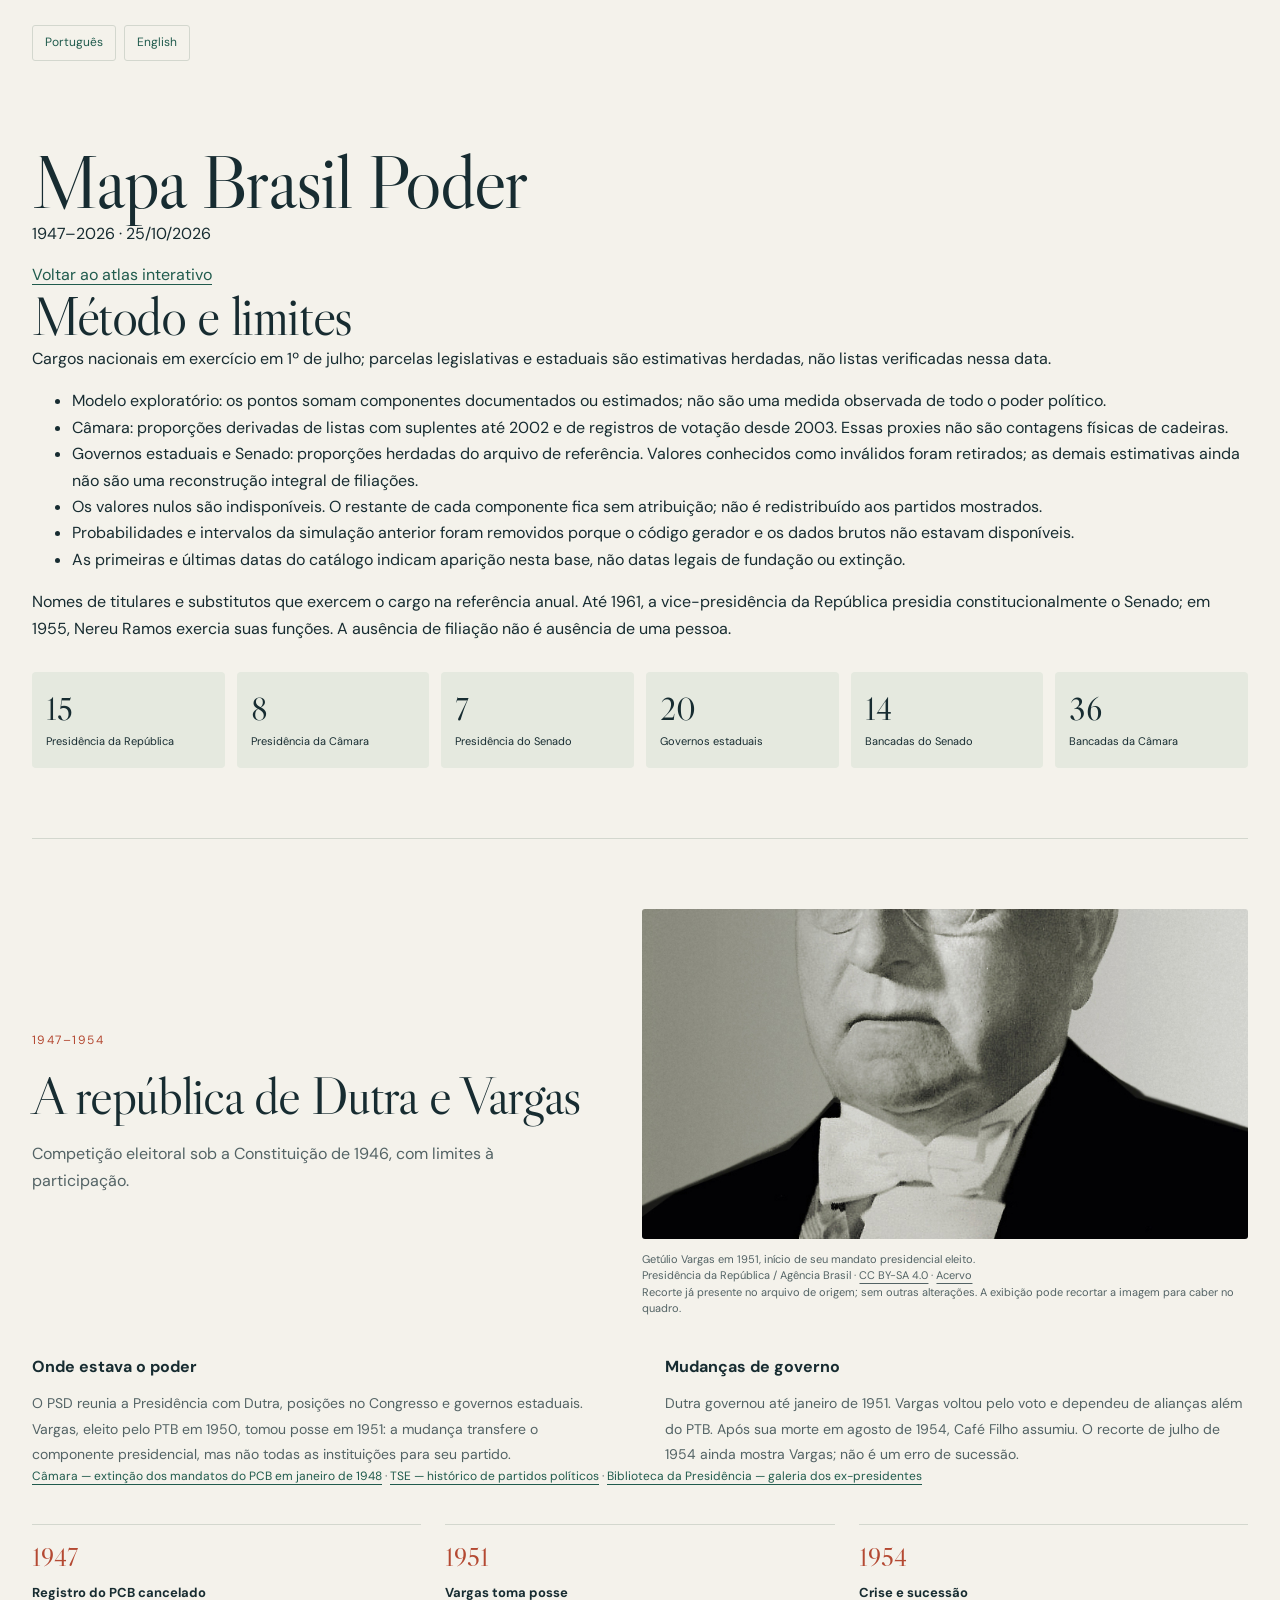
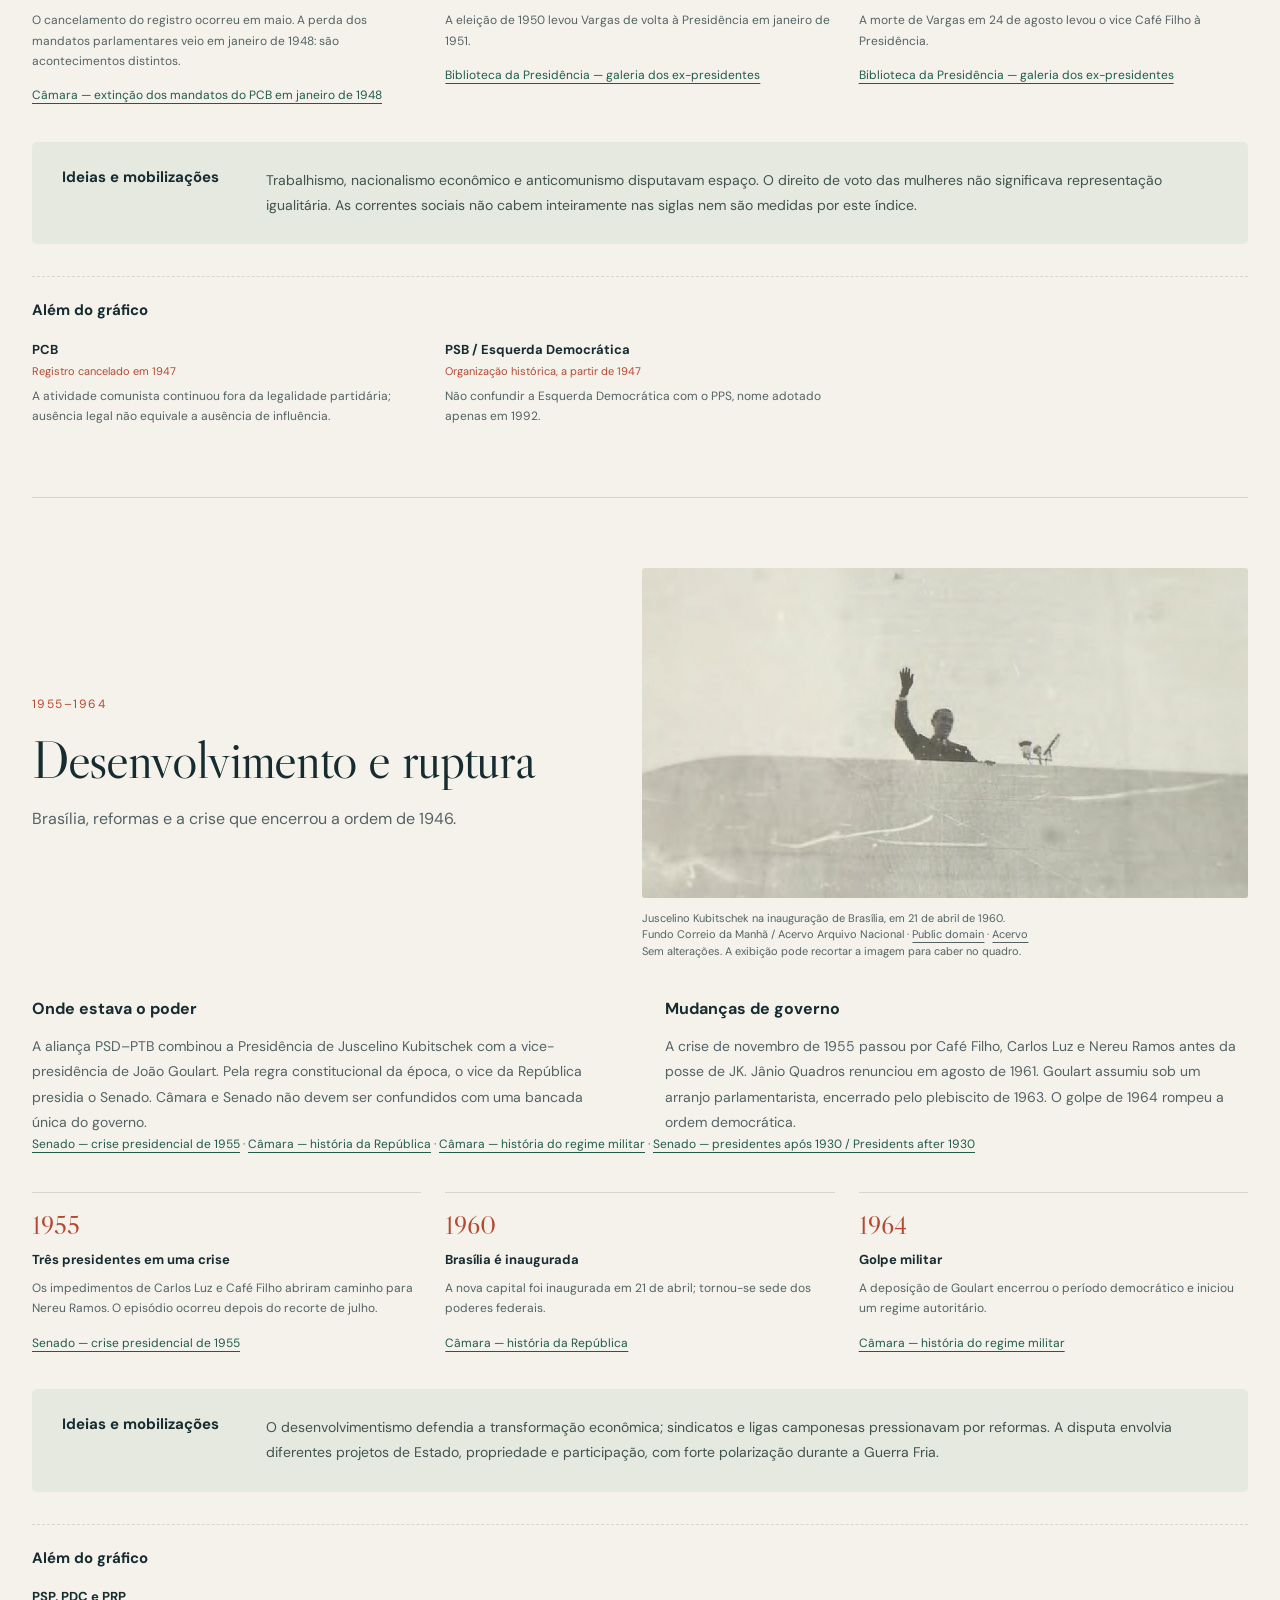
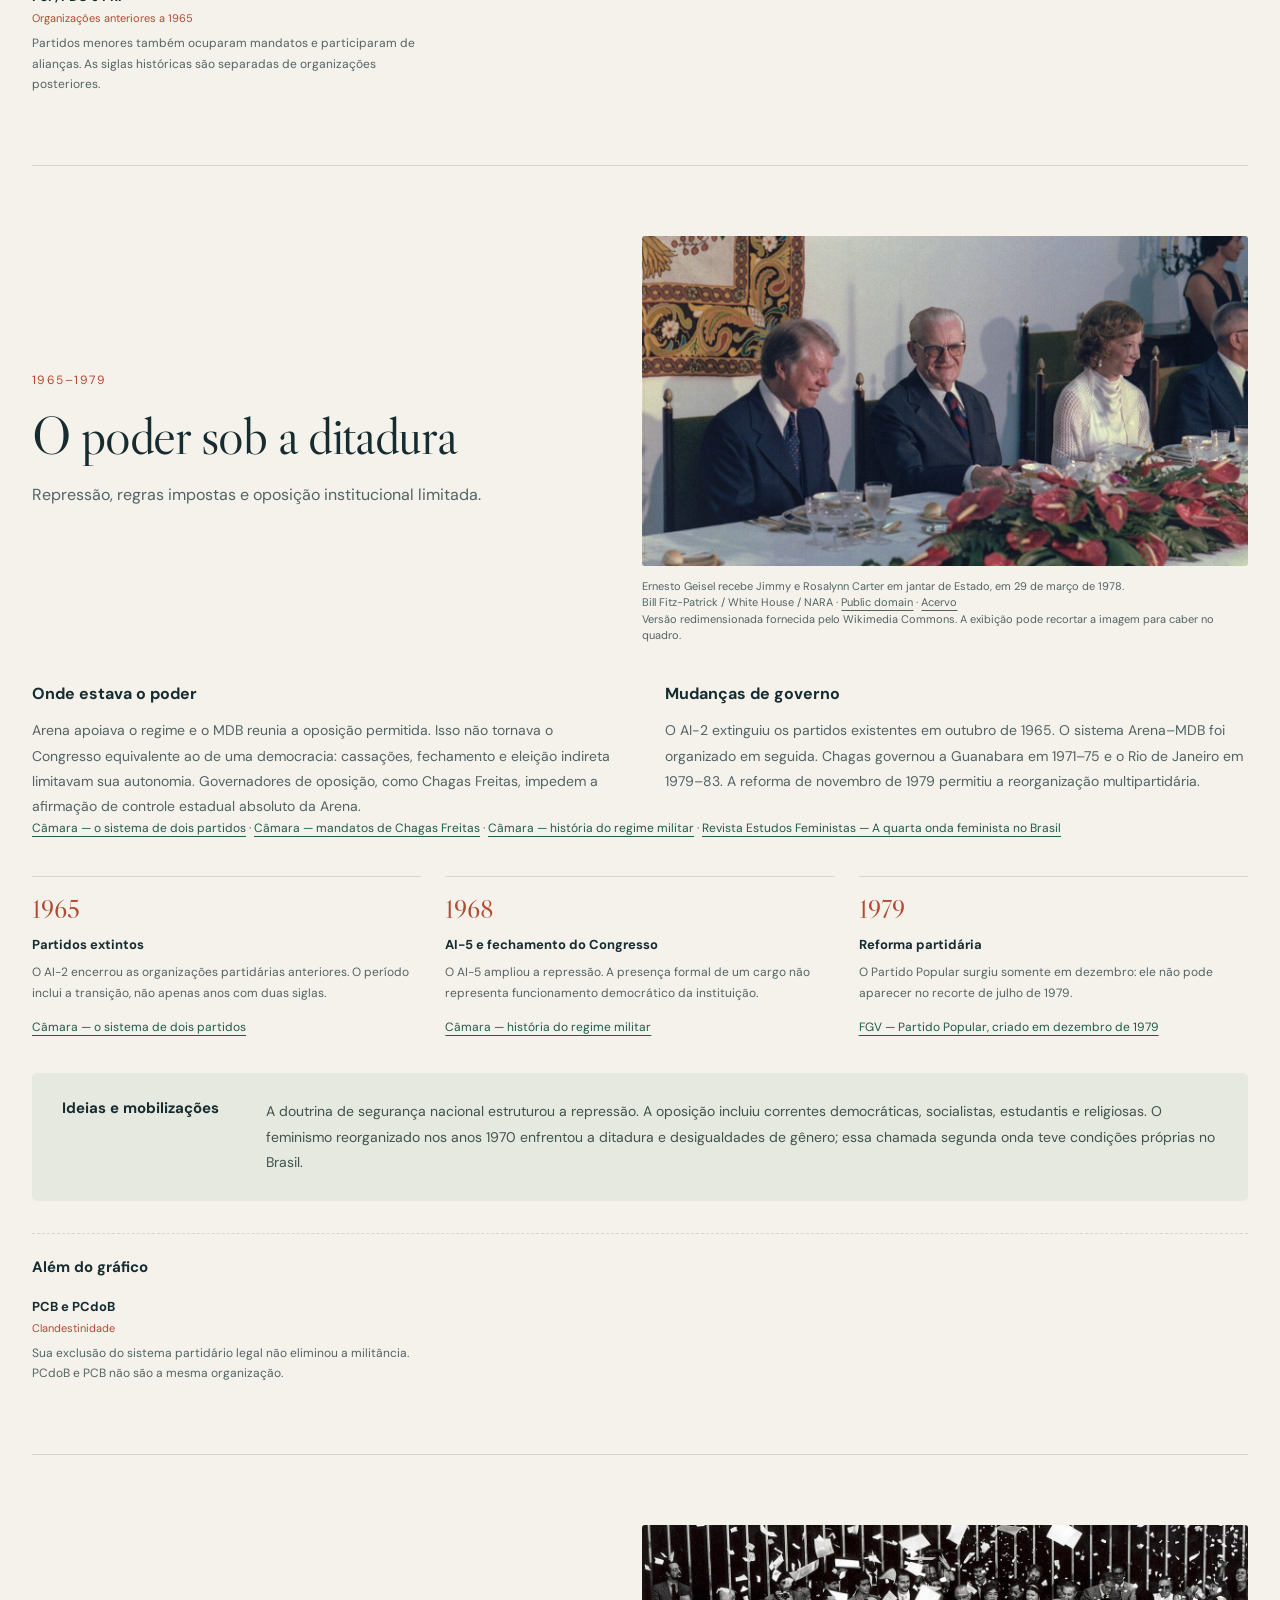
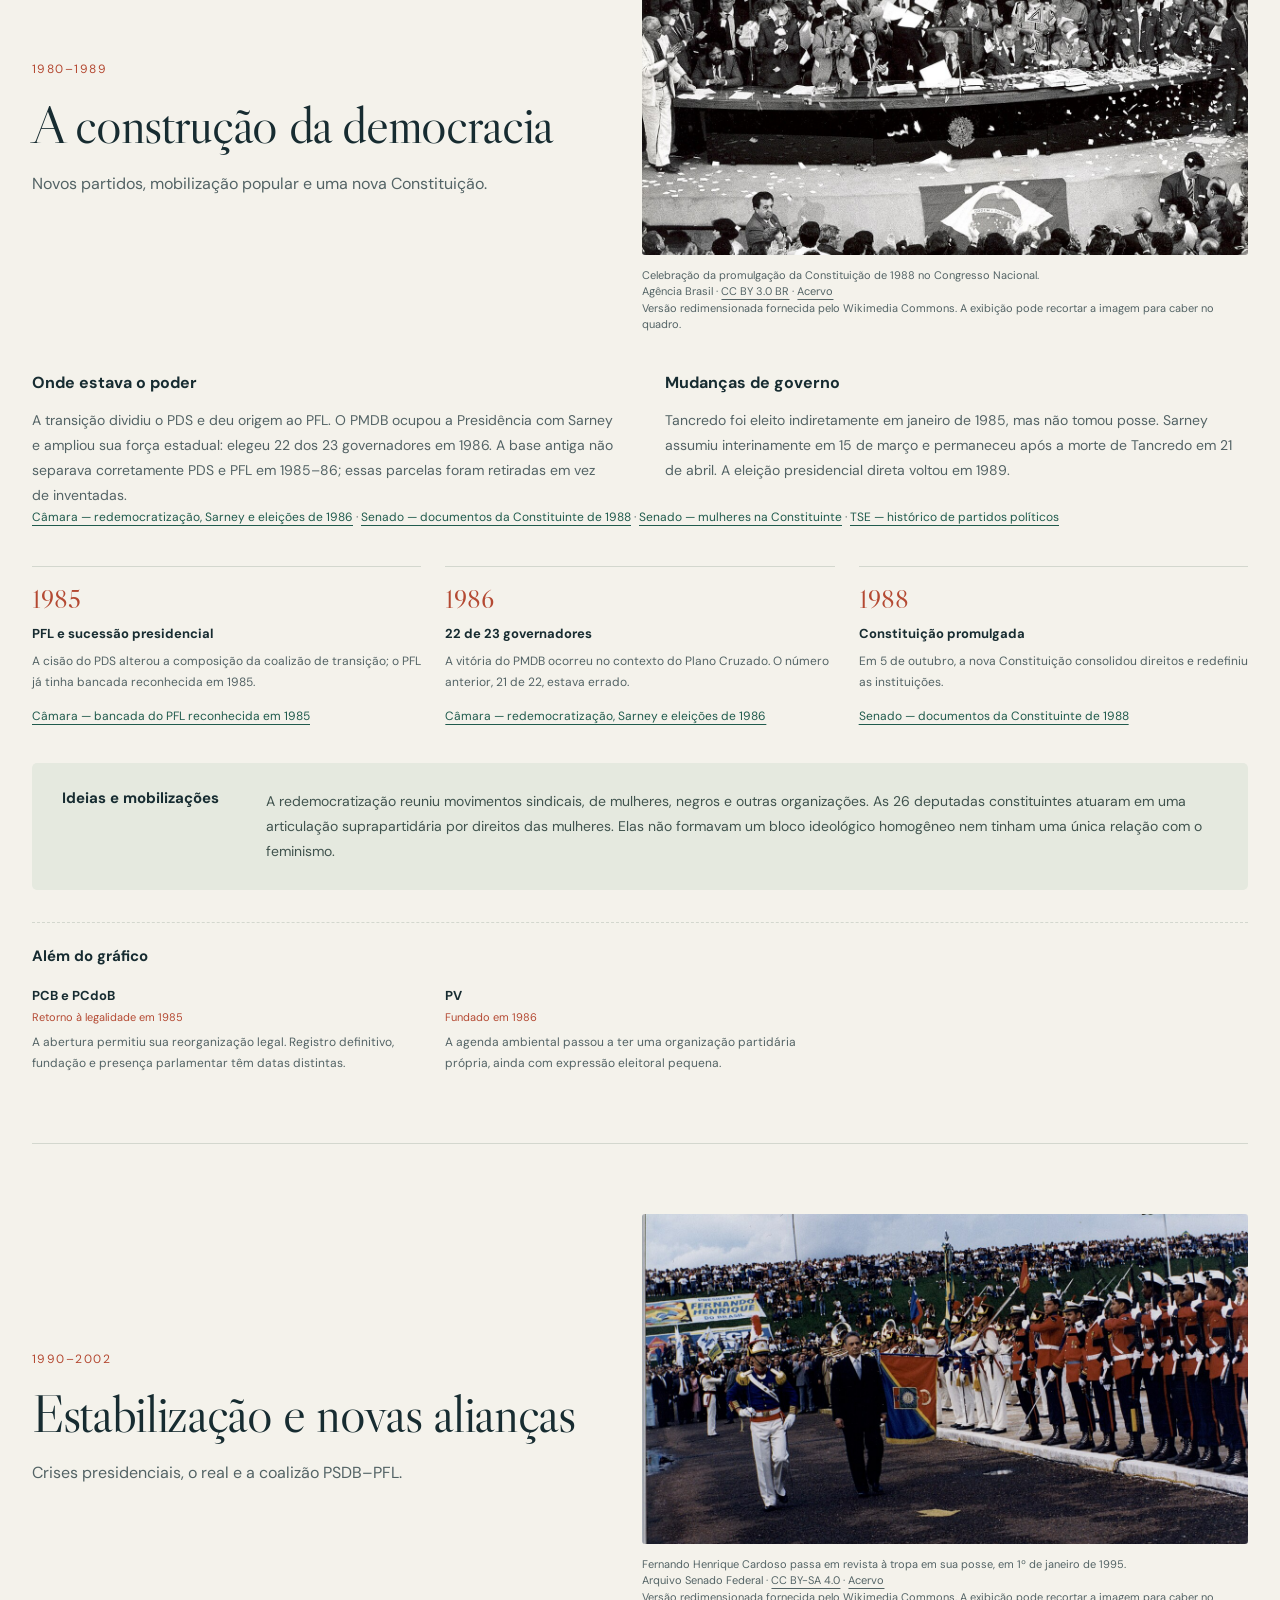
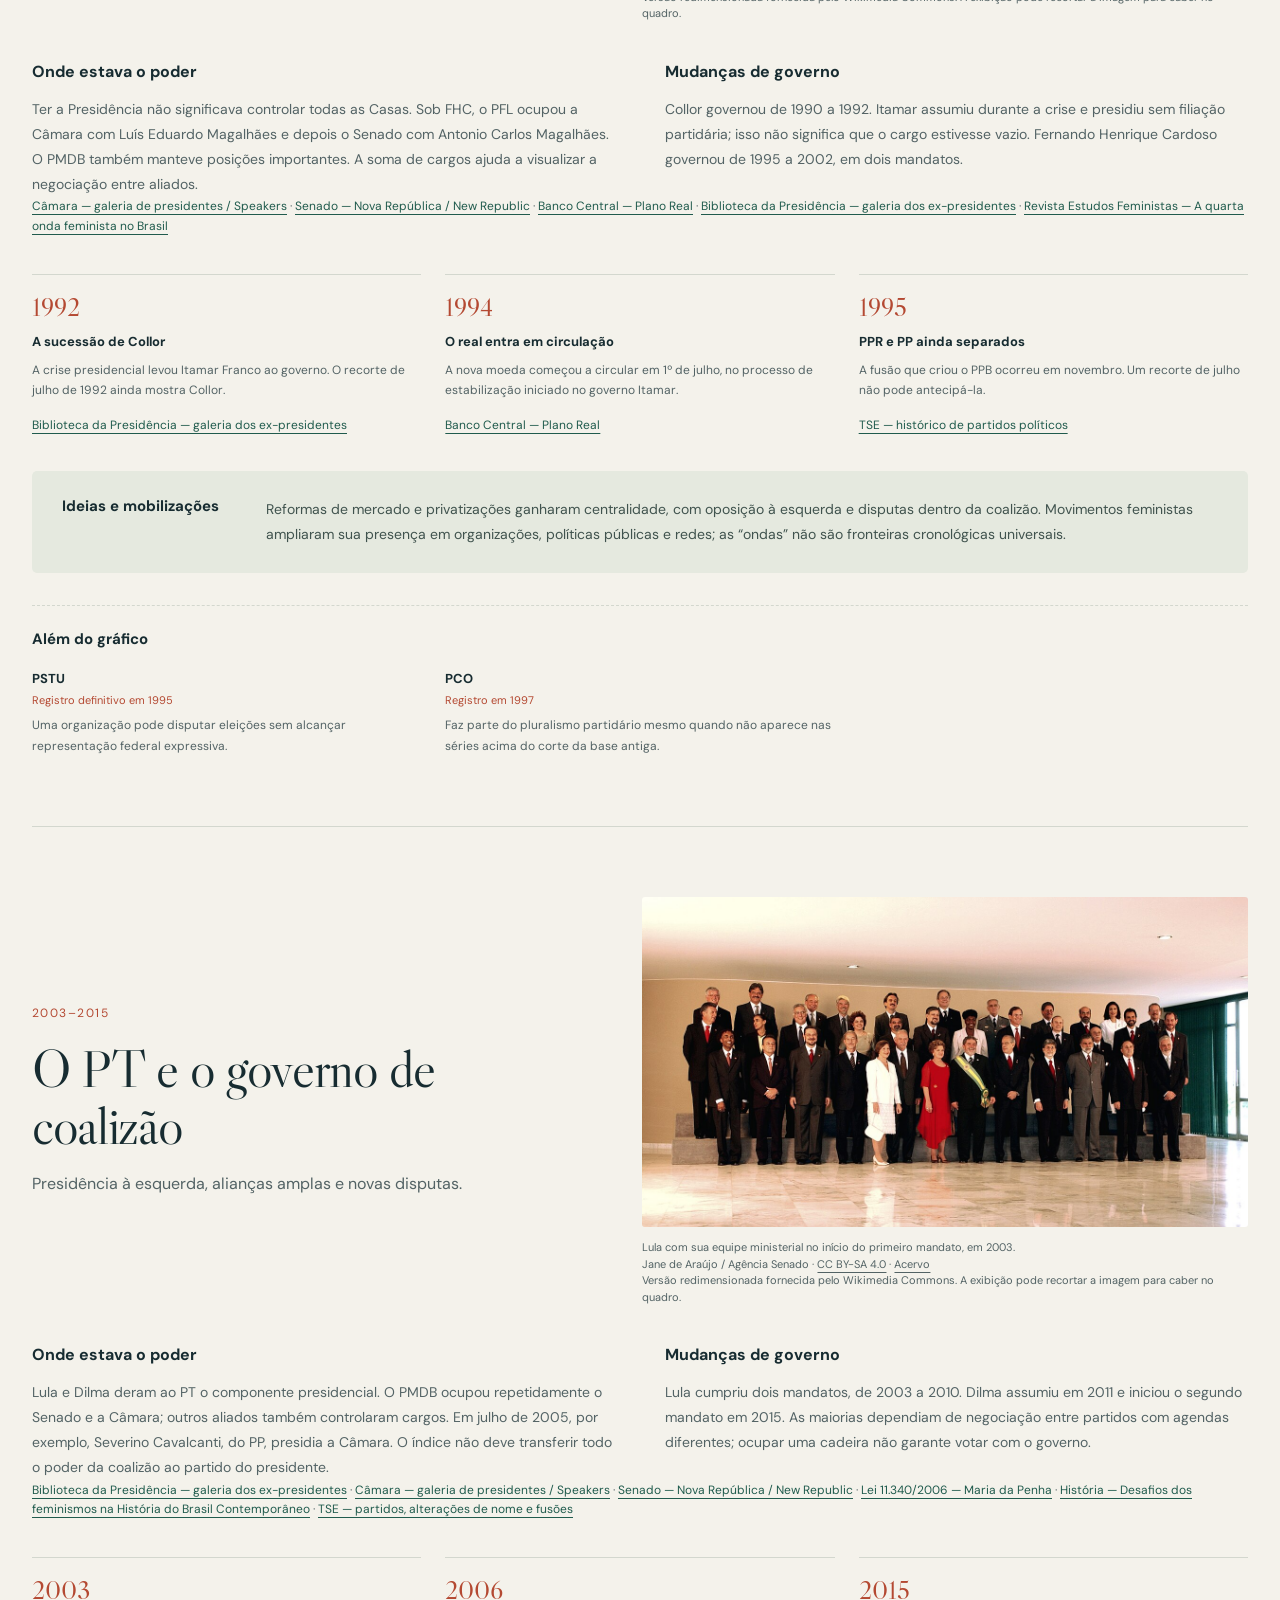
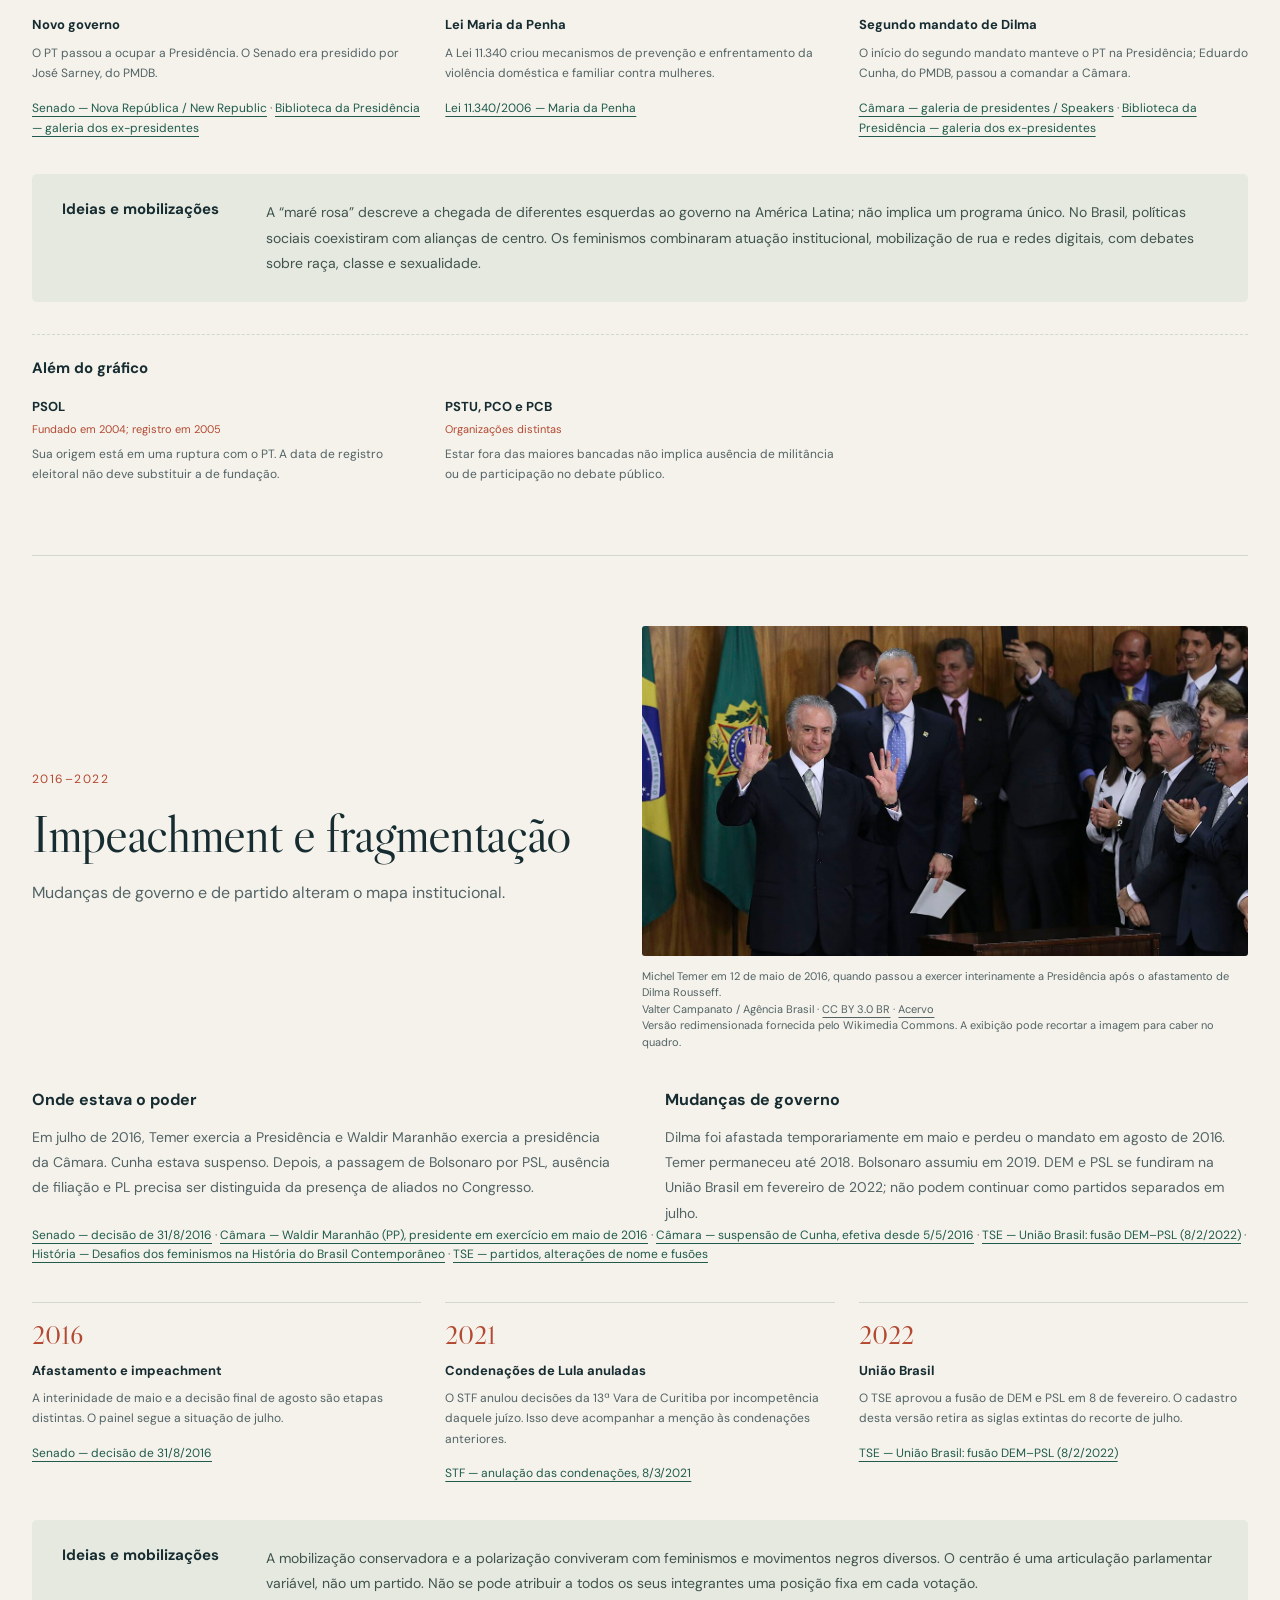
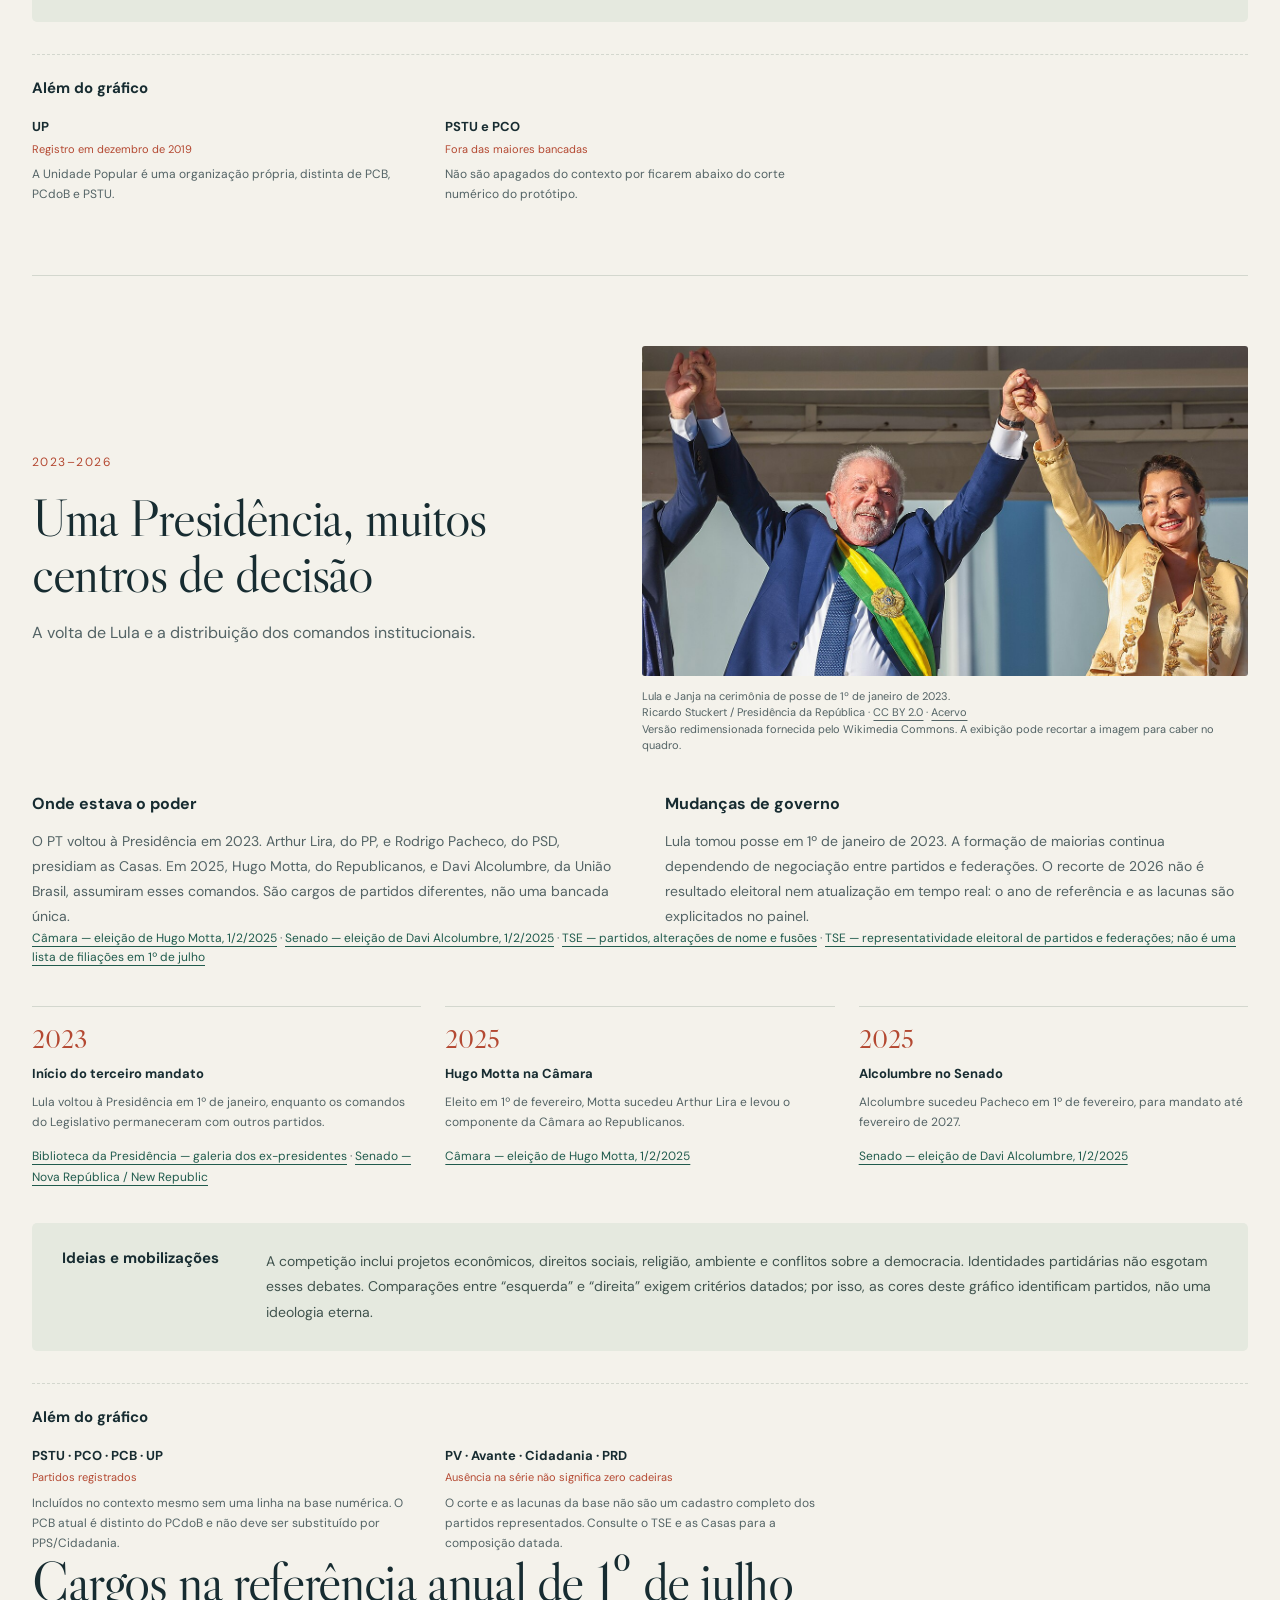
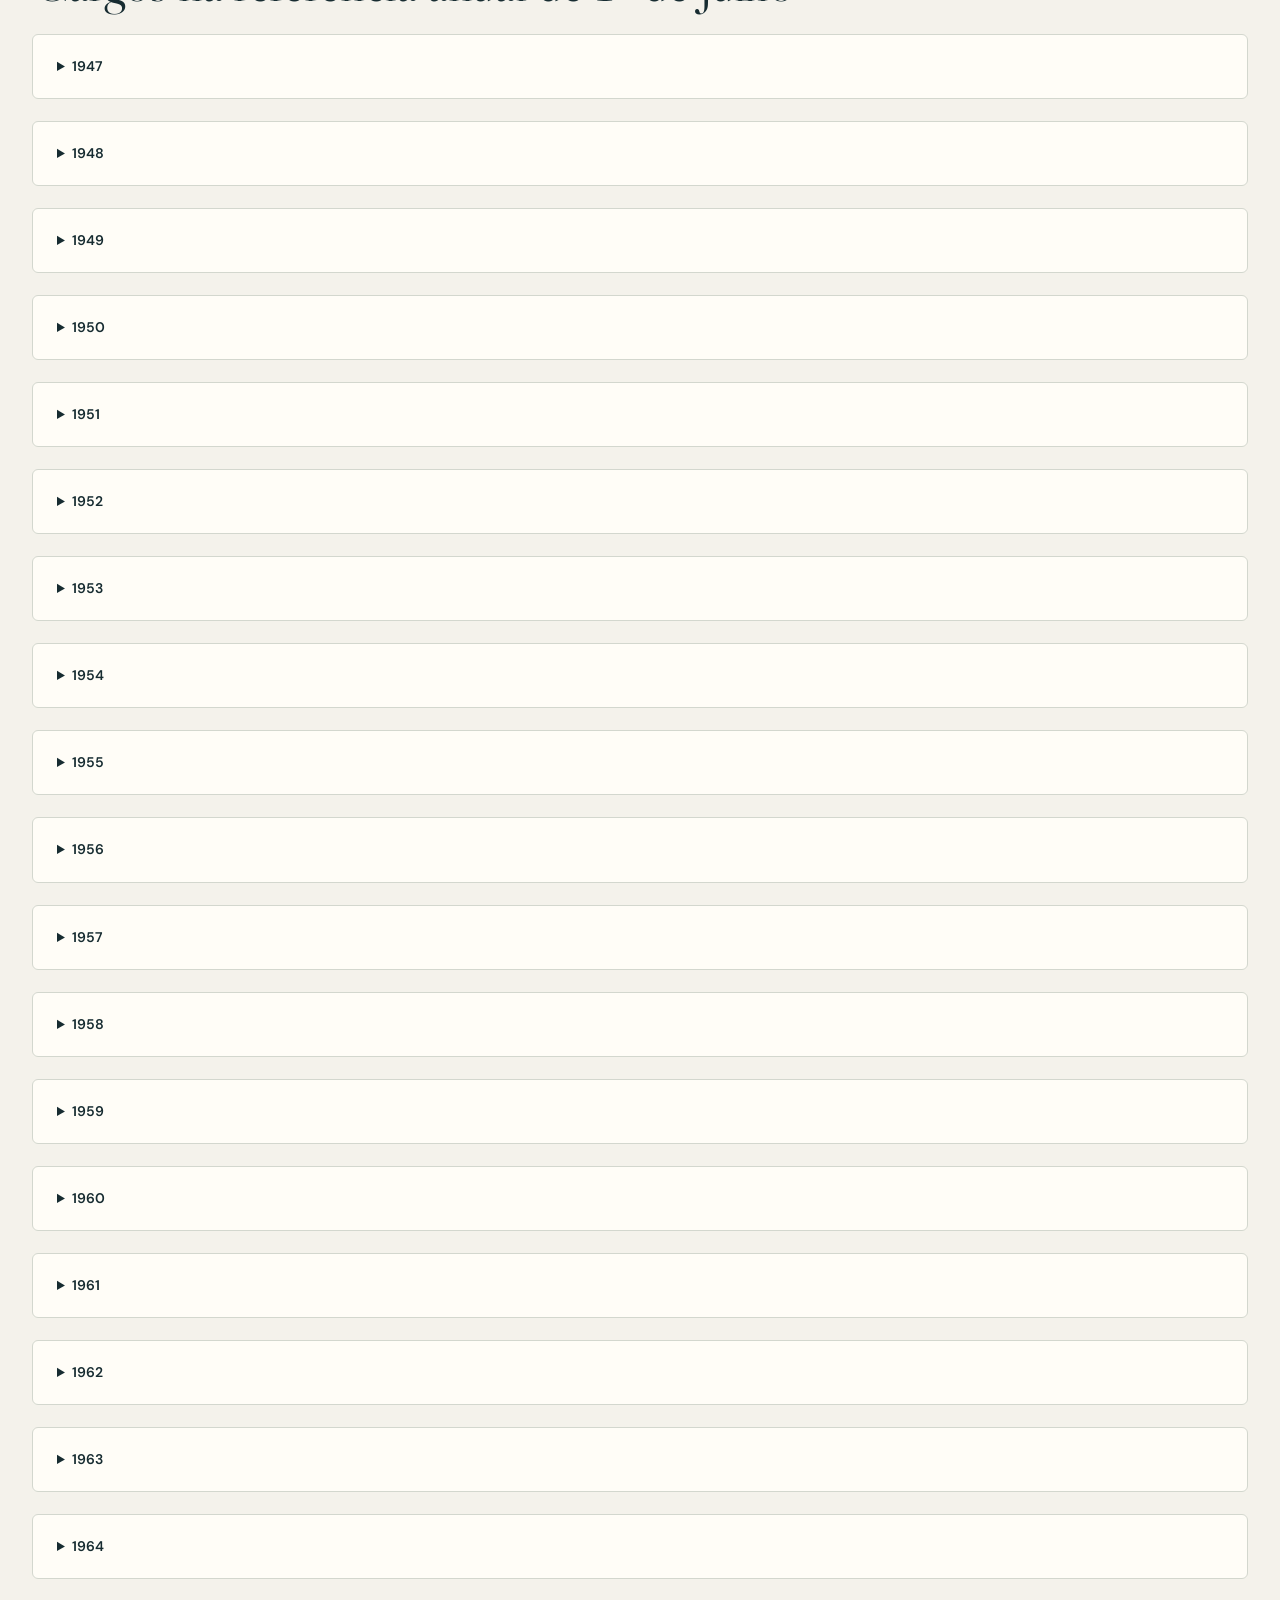
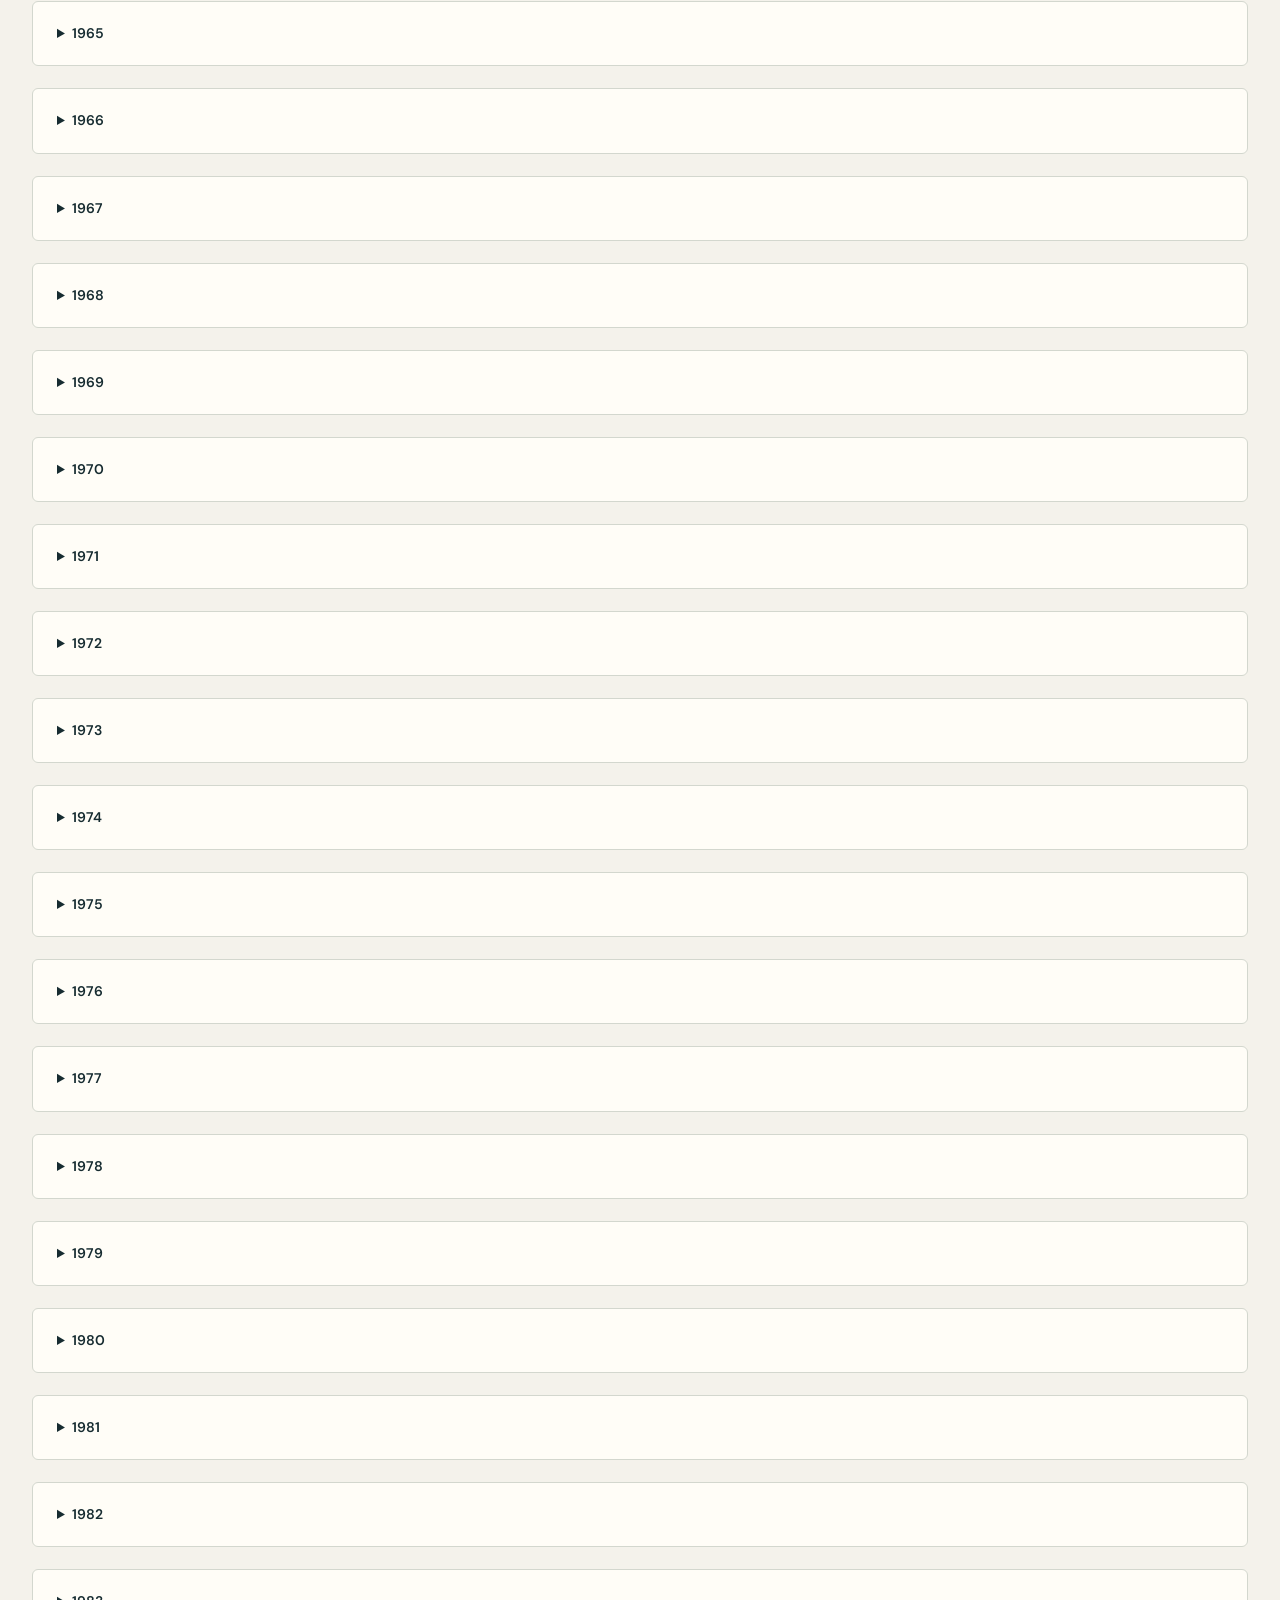
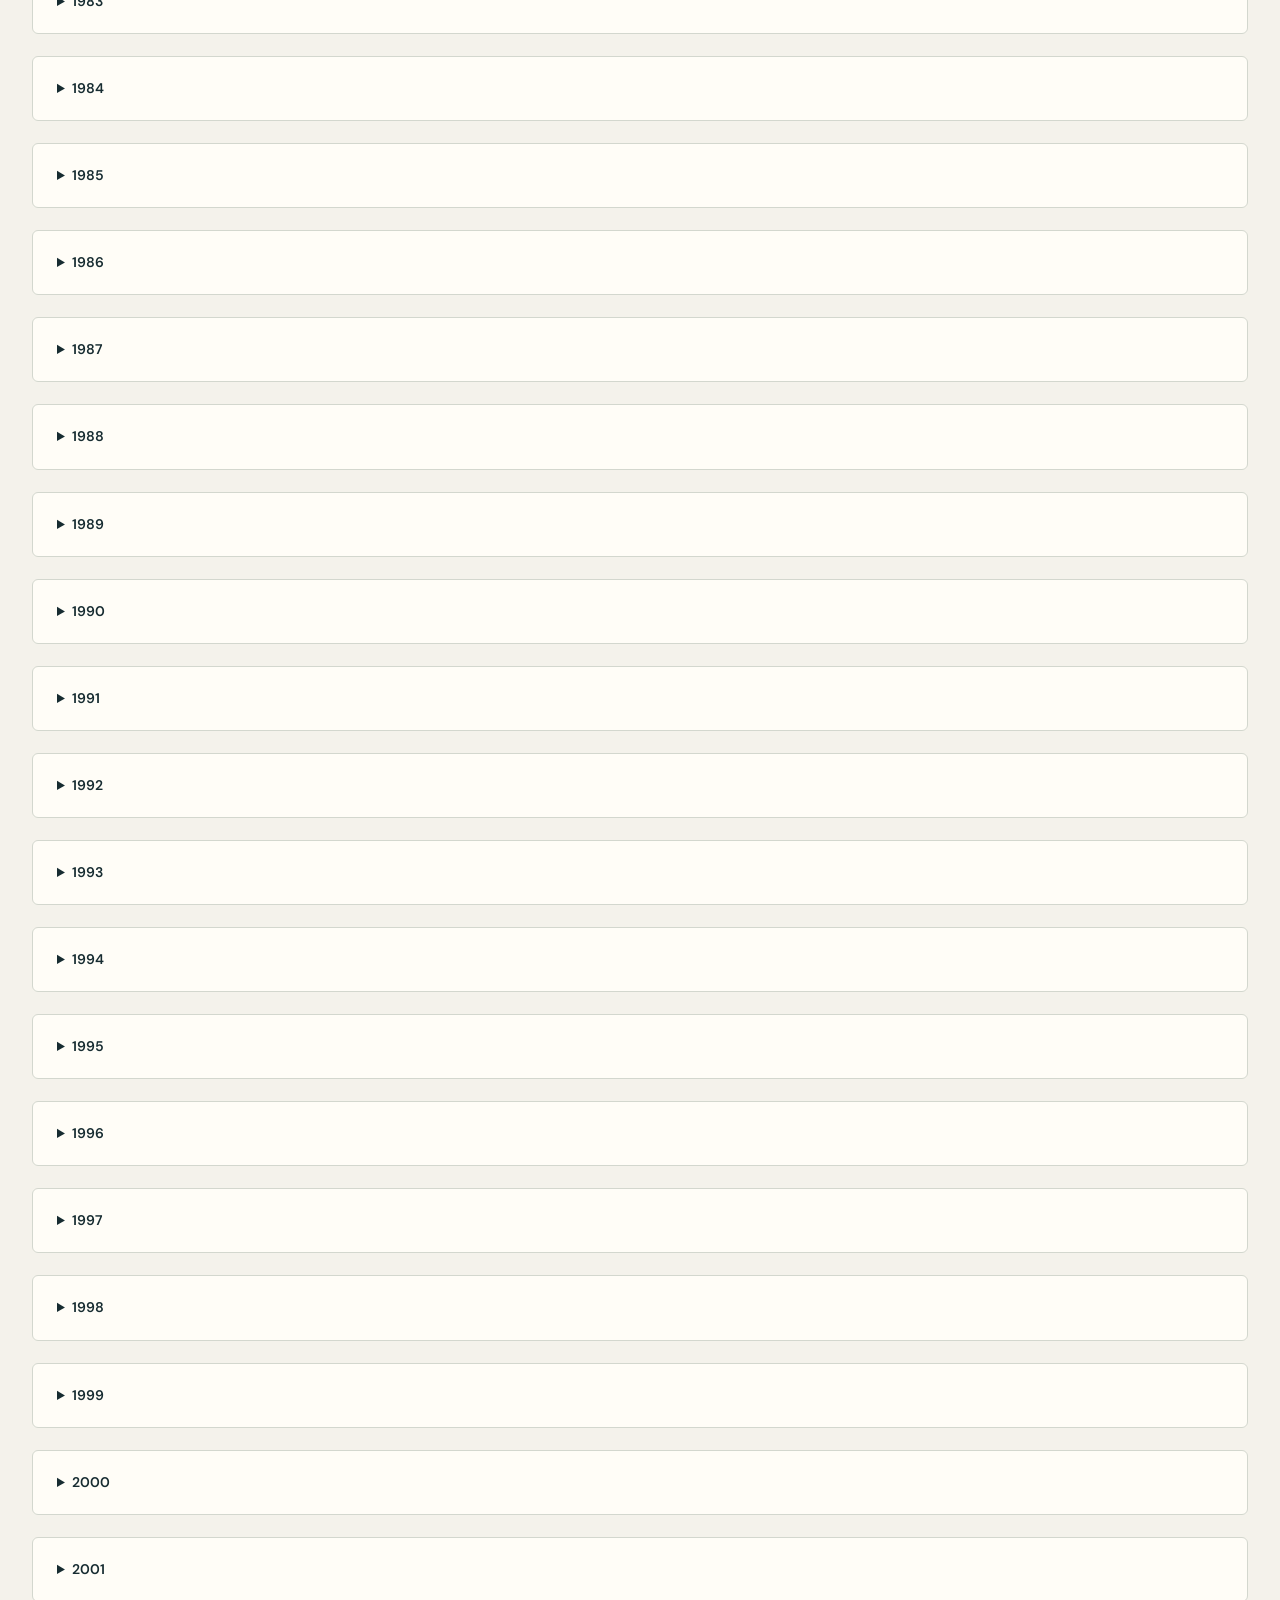
==== docs/history.html @ 88019a1f "Correct historical attributions and publish cited bilingual atlas" ====
<!doctype html><html lang="pt-BR"><head><meta charset="utf-8"><meta name="viewport" content="width=device-width,initial-scale=1"><title>Mapa Brasil Poder — leitura / reading</title><link rel="stylesheet" href="styles.css?v=4"></head><body><main class="wrap"><nav class="period-nav"><a href="#pt">Português</a><a href="#en">English</a></nav><section id="pt" lang="pt-BR" class="major"><h1>Mapa Brasil Poder</h1><p>1947–2026 · 25/10/2026</p><p><a href="index.html#year=2026&lang=pt">Voltar ao atlas interativo</a></p><h2>Método e limites</h2><p>Cargos nacionais em exercício em 1º de julho; parcelas legislativas e estaduais são estimativas herdadas, não listas verificadas nessa data.</p><ul><li>Modelo exploratório: os pontos somam componentes documentados ou estimados; não são uma medida observada de todo o poder político.</li><li>Câmara: proporções derivadas de listas com suplentes até 2002 e de registros de votação desde 2003. Essas proxies não são contagens físicas de cadeiras.</li><li>Governos estaduais e Senado: proporções herdadas do arquivo de referência. Valores conhecidos como inválidos foram retirados; as demais estimativas ainda não são uma reconstrução integral de filiações.</li><li>Os valores nulos são indisponíveis. O restante de cada componente fica sem atribuição; não é redistribuído aos partidos mostrados.</li><li>Probabilidades e intervalos da simulação anterior foram removidos porque o código gerador e os dados brutos não estavam disponíveis.</li><li>As primeiras e últimas datas do catálogo indicam aparição nesta base, não datas legais de fundação ou extinção.</li></ul><p>Nomes de titulares e substitutos que exercem o cargo na referência anual. Até 1961, a vice-presidência da República presidia constitucionalmente o Senado; em 1955, Nereu Ramos exercia suas funções. A ausência de filiação não é ausência de uma pessoa.</p><div class="formula"><div><b>15</b><span>Presidência da República</span></div><div><b>8</b><span>Presidência da Câmara</span></div><div><b>7</b><span>Presidência do Senado</span></div><div><b>20</b><span>Governos estaduais</span></div><div><b>14</b><span>Bancadas do Senado</span></div><div><b>36</b><span>Bancadas da Câmara</span></div></div><article class="period"><div class="period-intro"><div class="period-heading"><span class="period-number">1947–1954</span><h2>A república de Dutra e Vargas</h2><p>Competição eleitoral sob a Constituição de 1946, com limites à participação.</p></div><figure class="period-photo"><img src="images/vargas-1951.jpg" loading="lazy" alt="Retrato em preto e branco de Getúlio Vargas, de óculos e traje formal." width="1000" height="700"><figcaption>Getúlio Vargas em 1951, início de seu mandato presidencial eleito.<br>Presidência da República / Agência Brasil · <a href="https://creativecommons.org/licenses/by-sa/4.0/">CC BY-SA 4.0</a> · <a href="https://commons.wikimedia.org/wiki/File:Get%C3%BAlio_Vargas.jpg">Acervo</a><br>Recorte já presente no arquivo de origem; sem outras alterações. A exibição pode recortar a imagem para caber no quadro.</figcaption></figure></div><div class="period-copy"><div><h3>Onde estava o poder</h3><p>O PSD reunia a Presidência com Dutra, posições no Congresso e governos estaduais. Vargas, eleito pelo PTB em 1950, tomou posse em 1951: a mudança transfere o componente presidencial, mas não todas as instituições para seu partido.</p></div><div><h3>Mudanças de governo</h3><p>Dutra governou até janeiro de 1951. Vargas voltou pelo voto e dependeu de alianças além do PTB. Após sua morte em agosto de 1954, Café Filho assumiu. O recorte de julho de 1954 ainda mostra Vargas; não é um erro de sucessão.</p></div></div><p class="small"><a href="https://www2.camara.leg.br/legin/fed/resmes_sn/1940-1949/resolucaodamesa-3-10-janeiro-1948-344466-publicacaooriginal-1-cd.html">Câmara — extinção dos mandatos do PCB em janeiro de 1948</a> · <a href="https://www.tse.jus.br/servicos-eleitorais/glossario/termos/partido-politico">TSE — histórico de partidos políticos</a> · <a href="https://www.biblioteca.presidencia.gov.br/presidencia/ex-presidentes">Biblioteca da Presidência — galeria dos ex-presidentes</a></p><div class="timeline"><article class="event"><strong>1947</strong><h4>Registro do PCB cancelado</h4><p>O cancelamento do registro ocorreu em maio. A perda dos mandatos parlamentares veio em janeiro de 1948: são acontecimentos distintos.</p><p class="small"><a href="https://www2.camara.leg.br/legin/fed/resmes_sn/1940-1949/resolucaodamesa-3-10-janeiro-1948-344466-publicacaooriginal-1-cd.html">Câmara — extinção dos mandatos do PCB em janeiro de 1948</a></p></article><article class="event"><strong>1951</strong><h4>Vargas toma posse</h4><p>A eleição de 1950 levou Vargas de volta à Presidência em janeiro de 1951.</p><p class="small"><a href="https://www.biblioteca.presidencia.gov.br/presidencia/ex-presidentes">Biblioteca da Presidência — galeria dos ex-presidentes</a></p></article><article class="event"><strong>1954</strong><h4>Crise e sucessão</h4><p>A morte de Vargas em 24 de agosto levou o vice Café Filho à Presidência.</p><p class="small"><a href="https://www.biblioteca.presidencia.gov.br/presidencia/ex-presidentes">Biblioteca da Presidência — galeria dos ex-presidentes</a></p></article></div><div class="ideas"><h3>Ideias e mobilizações</h3><p>Trabalhismo, nacionalismo econômico e anticomunismo disputavam espaço. O direito de voto das mulheres não significava representação igualitária. As correntes sociais não cabem inteiramente nas siglas nem são medidas por este índice.</p></div><aside class="outside"><h3>Além do gráfico</h3><div class="outside-list"><div class="outside-item"><b>PCB</b><span>Registro cancelado em 1947</span><p>A atividade comunista continuou fora da legalidade partidária; ausência legal não equivale a ausência de influência.</p></div><div class="outside-item"><b>PSB / Esquerda Democrática</b><span>Organização histórica, a partir de 1947</span><p>Não confundir a Esquerda Democrática com o PPS, nome adotado apenas em 1992.</p></div></div></aside></article><article class="period"><div class="period-intro"><div class="period-heading"><span class="period-number">1955–1964</span><h2>Desenvolvimento e ruptura</h2><p>Brasília, reformas e a crise que encerrou a ordem de 1946.</p></div><figure class="period-photo"><img src="images/brasilia-1960.jpg" loading="lazy" alt="Juscelino Kubitschek acena de uma tribuna durante a inauguração de Brasília." width="1000" height="700"><figcaption>Juscelino Kubitschek na inauguração de Brasília, em 21 de abril de 1960.<br>Fundo Correio da Manhã / Acervo Arquivo Nacional · <a href="https://commons.wikimedia.org/wiki/File:JK_na_inaugura%C3%A7%C3%A3o_de_Bras%C3%ADlia_-_BR_RJANRIO_PH_0_FOT_00749_0076,_Acervo_do_Arquivo_Nacional.jpg#Licensing">Public domain</a> · <a href="https://commons.wikimedia.org/wiki/File:JK_na_inaugura%C3%A7%C3%A3o_de_Bras%C3%ADlia_-_BR_RJANRIO_PH_0_FOT_00749_0076,_Acervo_do_Arquivo_Nacional.jpg">Acervo</a><br>Sem alterações. A exibição pode recortar a imagem para caber no quadro.</figcaption></figure></div><div class="period-copy"><div><h3>Onde estava o poder</h3><p>A aliança PSD–PTB combinou a Presidência de Juscelino Kubitschek com a vice-presidência de João Goulart. Pela regra constitucional da época, o vice da República presidia o Senado. Câmara e Senado não devem ser confundidos com uma bancada única do governo.</p></div><div><h3>Mudanças de governo</h3><p>A crise de novembro de 1955 passou por Café Filho, Carlos Luz e Nereu Ramos antes da posse de JK. Jânio Quadros renunciou em agosto de 1961. Goulart assumiu sob um arranjo parlamentarista, encerrado pelo plebiscito de 1963. O golpe de 1964 rompeu a ordem democrática.</p></div></div><p class="small"><a href="https://www12.senado.leg.br/noticias/materias/2015/11/06/ha-60-anos-crise-fez-brasil-ter-3-presidentes-numa-unica-semana">Senado — crise presidencial de 1955</a> · <a href="https://www2.camara.leg.br/a-camara/conheca/historia/historia/a4republica.html">Câmara — história da República</a> · <a href="https://www2.camara.leg.br/a-camara/conheca/historia/historia/a5republica.html">Câmara — história do regime militar</a> · <a href="https://www25.senado.leg.br/web/senadores/pos-1930">Senado — presidentes após 1930 / Presidents after 1930</a></p><div class="timeline"><article class="event"><strong>1955</strong><h4>Três presidentes em uma crise</h4><p>Os impedimentos de Carlos Luz e Café Filho abriram caminho para Nereu Ramos. O episódio ocorreu depois do recorte de julho.</p><p class="small"><a href="https://www12.senado.leg.br/noticias/materias/2015/11/06/ha-60-anos-crise-fez-brasil-ter-3-presidentes-numa-unica-semana">Senado — crise presidencial de 1955</a></p></article><article class="event"><strong>1960</strong><h4>Brasília é inaugurada</h4><p>A nova capital foi inaugurada em 21 de abril; tornou-se sede dos poderes federais.</p><p class="small"><a href="https://www2.camara.leg.br/a-camara/conheca/historia/historia/a4republica.html">Câmara — história da República</a></p></article><article class="event"><strong>1964</strong><h4>Golpe militar</h4><p>A deposição de Goulart encerrou o período democrático e iniciou um regime autoritário.</p><p class="small"><a href="https://www2.camara.leg.br/a-camara/conheca/historia/historia/a5republica.html">Câmara — história do regime militar</a></p></article></div><div class="ideas"><h3>Ideias e mobilizações</h3><p>O desenvolvimentismo defendia a transformação econômica; sindicatos e ligas camponesas pressionavam por reformas. A disputa envolvia diferentes projetos de Estado, propriedade e participação, com forte polarização durante a Guerra Fria.</p></div><aside class="outside"><h3>Além do gráfico</h3><div class="outside-list"><div class="outside-item"><b>PSP, PDC e PRP</b><span>Organizações anteriores a 1965</span><p>Partidos menores também ocuparam mandatos e participaram de alianças. As siglas históricas são separadas de organizações posteriores.</p></div></div></aside></article><article class="period"><div class="period-intro"><div class="period-heading"><span class="period-number">1965–1979</span><h2>O poder sob a ditadura</h2><p>Repressão, regras impostas e oposição institucional limitada.</p></div><figure class="period-photo"><img src="images/geisel-carter-1978.jpg" loading="lazy" alt="Jimmy Carter, Ernesto Geisel e Rosalynn Carter sentados à mesa de um jantar oficial." width="1000" height="700"><figcaption>Ernesto Geisel recebe Jimmy e Rosalynn Carter em jantar de Estado, em 29 de março de 1978.<br>Bill Fitz-Patrick / White House / NARA · <a href="https://commons.wikimedia.org/wiki/File:Carter_e_Geisel.jpg#Licensing">Public domain</a> · <a href="https://commons.wikimedia.org/wiki/File:Carter_e_Geisel.jpg">Acervo</a><br>Versão redimensionada fornecida pelo Wikimedia Commons. A exibição pode recortar a imagem para caber no quadro.</figcaption></figure></div><div class="period-copy"><div><h3>Onde estava o poder</h3><p>Arena apoiava o regime e o MDB reunia a oposição permitida. Isso não tornava o Congresso equivalente ao de uma democracia: cassações, fechamento e eleição indireta limitavam sua autonomia. Governadores de oposição, como Chagas Freitas, impedem a afirmação de controle estadual absoluto da Arena.</p></div><div><h3>Mudanças de governo</h3><p>O AI-2 extinguiu os partidos existentes em outubro de 1965. O sistema Arena–MDB foi organizado em seguida. Chagas governou a Guanabara em 1971–75 e o Rio de Janeiro em 1979–83. A reforma de novembro de 1979 permitiu a reorganização multipartidária.</p></div></div><p class="small"><a href="https://www.camara.leg.br/noticias/90158-apenas-dois-partidos-no-regime-militar-2">Câmara — o sistema de dois partidos</a> · <a href="https://www.camara.leg.br/deputados/131180/biografia">Câmara — mandatos de Chagas Freitas</a> · <a href="https://www2.camara.leg.br/a-camara/conheca/historia/historia/a5republica.html">Câmara — história do regime militar</a> · <a href="https://www.scielo.br/j/ref/a/3D7wfT8QmwRfJMv38PrG4tN/?lang=pt">Revista Estudos Feministas — A quarta onda feminista no Brasil</a></p><div class="timeline"><article class="event"><strong>1965</strong><h4>Partidos extintos</h4><p>O AI-2 encerrou as organizações partidárias anteriores. O período inclui a transição, não apenas anos com duas siglas.</p><p class="small"><a href="https://www.camara.leg.br/noticias/90158-apenas-dois-partidos-no-regime-militar-2">Câmara — o sistema de dois partidos</a></p></article><article class="event"><strong>1968</strong><h4>AI-5 e fechamento do Congresso</h4><p>O AI-5 ampliou a repressão. A presença formal de um cargo não representa funcionamento democrático da instituição.</p><p class="small"><a href="https://www2.camara.leg.br/a-camara/conheca/historia/historia/a5republica.html">Câmara — história do regime militar</a></p></article><article class="event"><strong>1979</strong><h4>Reforma partidária</h4><p>O Partido Popular surgiu somente em dezembro: ele não pode aparecer no recorte de julho de 1979.</p><p class="small"><a href="https://atlas.fgv.br/verbete/6179">FGV — Partido Popular, criado em dezembro de 1979</a></p></article></div><div class="ideas"><h3>Ideias e mobilizações</h3><p>A doutrina de segurança nacional estruturou a repressão. A oposição incluiu correntes democráticas, socialistas, estudantis e religiosas. O feminismo reorganizado nos anos 1970 enfrentou a ditadura e desigualdades de gênero; essa chamada segunda onda teve condições próprias no Brasil.</p></div><aside class="outside"><h3>Além do gráfico</h3><div class="outside-list"><div class="outside-item"><b>PCB e PCdoB</b><span>Clandestinidade</span><p>Sua exclusão do sistema partidário legal não eliminou a militância. PCdoB e PCB não são a mesma organização.</p></div></div></aside></article><article class="period"><div class="period-intro"><div class="period-heading"><span class="period-number">1980–1989</span><h2>A construção da democracia</h2><p>Novos partidos, mobilização popular e uma nova Constituição.</p></div><figure class="period-photo"><img src="images/constitution-1988.jpg" loading="lazy" alt="Parlamentares comemoram a promulgação da Constituição de 1988 no plenário da Câmara, sob uma chuva de papéis." width="1000" height="700"><figcaption>Celebração da promulgação da Constituição de 1988 no Congresso Nacional.<br>Agência Brasil · <a href="https://creativecommons.org/licenses/by/3.0/br/">CC BY 3.0 BR</a> · <a href="https://commons.wikimedia.org/wiki/File:Promulga%C3%A7%C3%A3o-Constitui%C3%A7%C3%A3o-1988.jpg">Acervo</a><br>Versão redimensionada fornecida pelo Wikimedia Commons. A exibição pode recortar a imagem para caber no quadro.</figcaption></figure></div><div class="period-copy"><div><h3>Onde estava o poder</h3><p>A transição dividiu o PDS e deu origem ao PFL. O PMDB ocupou a Presidência com Sarney e ampliou sua força estadual: elegeu 22 dos 23 governadores em 1986. A base antiga não separava corretamente PDS e PFL em 1985–86; essas parcelas foram retiradas em vez de inventadas.</p></div><div><h3>Mudanças de governo</h3><p>Tancredo foi eleito indiretamente em janeiro de 1985, mas não tomou posse. Sarney assumiu interinamente em 15 de março e permaneceu após a morte de Tancredo em 21 de abril. A eleição presidencial direta voltou em 1989.</p></div></div><p class="small"><a href="https://www.camara.leg.br/noticias/1140361-40-anos-da-redemocratizacao-crise-economica-e-nova-constituicao-marcam-anos-do-governo-sarney/">Câmara — redemocratização, Sarney e eleições de 1986</a> · <a href="https://www25.senado.leg.br/web/atividade/anais/constituintes">Senado — documentos da Constituinte de 1988</a> · <a href="https://www12.senado.leg.br/noticias/materias/2018/03/06/lobby-do-batom-marco-historico-no-combate-a-discriminacoes">Senado — mulheres na Constituinte</a> · <a href="https://www.tse.jus.br/servicos-eleitorais/glossario/termos/partido-politico">TSE — histórico de partidos políticos</a></p><div class="timeline"><article class="event"><strong>1985</strong><h4>PFL e sucessão presidencial</h4><p>A cisão do PDS alterou a composição da coalizão de transição; o PFL já tinha bancada reconhecida em 1985.</p><p class="small"><a href="https://www2.camara.leg.br/legin/int/atomes/1980-1987/atodamesa-56-2-abril-1985-321744-norma-cd-mesa.html">Câmara — bancada do PFL reconhecida em 1985</a></p></article><article class="event"><strong>1986</strong><h4>22 de 23 governadores</h4><p>A vitória do PMDB ocorreu no contexto do Plano Cruzado. O número anterior, 21 de 22, estava errado.</p><p class="small"><a href="https://www.camara.leg.br/noticias/1140361-40-anos-da-redemocratizacao-crise-economica-e-nova-constituicao-marcam-anos-do-governo-sarney/">Câmara — redemocratização, Sarney e eleições de 1986</a></p></article><article class="event"><strong>1988</strong><h4>Constituição promulgada</h4><p>Em 5 de outubro, a nova Constituição consolidou direitos e redefiniu as instituições.</p><p class="small"><a href="https://www25.senado.leg.br/web/atividade/anais/constituintes">Senado — documentos da Constituinte de 1988</a></p></article></div><div class="ideas"><h3>Ideias e mobilizações</h3><p>A redemocratização reuniu movimentos sindicais, de mulheres, negros e outras organizações. As 26 deputadas constituintes atuaram em uma articulação suprapartidária por direitos das mulheres. Elas não formavam um bloco ideológico homogêneo nem tinham uma única relação com o feminismo.</p></div><aside class="outside"><h3>Além do gráfico</h3><div class="outside-list"><div class="outside-item"><b>PCB e PCdoB</b><span>Retorno à legalidade em 1985</span><p>A abertura permitiu sua reorganização legal. Registro definitivo, fundação e presença parlamentar têm datas distintas.</p></div><div class="outside-item"><b>PV</b><span>Fundado em 1986</span><p>A agenda ambiental passou a ter uma organização partidária própria, ainda com expressão eleitoral pequena.</p></div></div></aside></article><article class="period"><div class="period-intro"><div class="period-heading"><span class="period-number">1990–2002</span><h2>Estabilização e novas alianças</h2><p>Crises presidenciais, o real e a coalizão PSDB–PFL.</p></div><figure class="period-photo"><img src="images/fhc-1995.jpg" loading="lazy" alt="Fernando Henrique Cardoso passa diante de tropas em formação durante sua posse presidencial." width="1000" height="700"><figcaption>Fernando Henrique Cardoso passa em revista à tropa em sua posse, em 1º de janeiro de 1995.<br>Arquivo Senado Federal · <a href="https://creativecommons.org/licenses/by-sa/4.0/">CC BY-SA 4.0</a> · <a href="https://commons.wikimedia.org/wiki/File:Posse_Presidencial_1995_-_Fernando_Henrique_Cardoso_(3).jpg">Acervo</a><br>Versão redimensionada fornecida pelo Wikimedia Commons. A exibição pode recortar a imagem para caber no quadro.</figcaption></figure></div><div class="period-copy"><div><h3>Onde estava o poder</h3><p>Ter a Presidência não significava controlar todas as Casas. Sob FHC, o PFL ocupou a Câmara com Luís Eduardo Magalhães e depois o Senado com Antonio Carlos Magalhães. O PMDB também manteve posições importantes. A soma de cargos ajuda a visualizar a negociação entre aliados.</p></div><div><h3>Mudanças de governo</h3><p>Collor governou de 1990 a 1992. Itamar assumiu durante a crise e presidiu sem filiação partidária; isso não significa que o cargo estivesse vazio. Fernando Henrique Cardoso governou de 1995 a 2002, em dois mandatos.</p></div></div><p class="small"><a href="https://www2.camara.leg.br/a-camara/conheca/historia/presidentes">Câmara — galeria de presidentes / Speakers</a> · <a href="https://www25.senado.leg.br/web/senadores/nova-republica">Senado — Nova República / New Republic</a> · <a href="https://www.bcb.gov.br/controleinflacao/planoreal">Banco Central — Plano Real</a> · <a href="https://www.biblioteca.presidencia.gov.br/presidencia/ex-presidentes">Biblioteca da Presidência — galeria dos ex-presidentes</a> · <a href="https://www.scielo.br/j/ref/a/3D7wfT8QmwRfJMv38PrG4tN/?lang=pt">Revista Estudos Feministas — A quarta onda feminista no Brasil</a></p><div class="timeline"><article class="event"><strong>1992</strong><h4>A sucessão de Collor</h4><p>A crise presidencial levou Itamar Franco ao governo. O recorte de julho de 1992 ainda mostra Collor.</p><p class="small"><a href="https://www.biblioteca.presidencia.gov.br/presidencia/ex-presidentes">Biblioteca da Presidência — galeria dos ex-presidentes</a></p></article><article class="event"><strong>1994</strong><h4>O real entra em circulação</h4><p>A nova moeda começou a circular em 1º de julho, no processo de estabilização iniciado no governo Itamar.</p><p class="small"><a href="https://www.bcb.gov.br/controleinflacao/planoreal">Banco Central — Plano Real</a></p></article><article class="event"><strong>1995</strong><h4>PPR e PP ainda separados</h4><p>A fusão que criou o PPB ocorreu em novembro. Um recorte de julho não pode antecipá-la.</p><p class="small"><a href="https://www.tse.jus.br/servicos-eleitorais/glossario/termos/partido-politico">TSE — histórico de partidos políticos</a></p></article></div><div class="ideas"><h3>Ideias e mobilizações</h3><p>Reformas de mercado e privatizações ganharam centralidade, com oposição à esquerda e disputas dentro da coalizão. Movimentos feministas ampliaram sua presença em organizações, políticas públicas e redes; as “ondas” não são fronteiras cronológicas universais.</p></div><aside class="outside"><h3>Além do gráfico</h3><div class="outside-list"><div class="outside-item"><b>PSTU</b><span>Registro definitivo em 1995</span><p>Uma organização pode disputar eleições sem alcançar representação federal expressiva.</p></div><div class="outside-item"><b>PCO</b><span>Registro em 1997</span><p>Faz parte do pluralismo partidário mesmo quando não aparece nas séries acima do corte da base antiga.</p></div></div></aside></article><article class="period"><div class="period-intro"><div class="period-heading"><span class="period-number">2003–2015</span><h2>O PT e o governo de coalizão</h2><p>Presidência à esquerda, alianças amplas e novas disputas.</p></div><figure class="period-photo"><img src="images/lula-cabinet-2003.jpg" loading="lazy" alt="Lula e Marisa Letícia posam com a equipe ministerial no Palácio do Planalto." width="1000" height="700"><figcaption>Lula com sua equipe ministerial no início do primeiro mandato, em 2003.<br>Jane de Araújo / Agência Senado · <a href="https://creativecommons.org/licenses/by-sa/4.0/">CC BY-SA 4.0</a> · <a href="https://commons.wikimedia.org/wiki/File:Posse_Presidencial_2003_-_Luiz_In%C3%A1cio_Lula_da_Silva_-_55489865303.jpg">Acervo</a><br>Versão redimensionada fornecida pelo Wikimedia Commons. A exibição pode recortar a imagem para caber no quadro.</figcaption></figure></div><div class="period-copy"><div><h3>Onde estava o poder</h3><p>Lula e Dilma deram ao PT o componente presidencial. O PMDB ocupou repetidamente o Senado e a Câmara; outros aliados também controlaram cargos. Em julho de 2005, por exemplo, Severino Cavalcanti, do PP, presidia a Câmara. O índice não deve transferir todo o poder da coalizão ao partido do presidente.</p></div><div><h3>Mudanças de governo</h3><p>Lula cumpriu dois mandatos, de 2003 a 2010. Dilma assumiu em 2011 e iniciou o segundo mandato em 2015. As maiorias dependiam de negociação entre partidos com agendas diferentes; ocupar uma cadeira não garante votar com o governo.</p></div></div><p class="small"><a href="https://www.biblioteca.presidencia.gov.br/presidencia/ex-presidentes">Biblioteca da Presidência — galeria dos ex-presidentes</a> · <a href="https://www2.camara.leg.br/a-camara/conheca/historia/presidentes">Câmara — galeria de presidentes / Speakers</a> · <a href="https://www25.senado.leg.br/web/senadores/nova-republica">Senado — Nova República / New Republic</a> · <a href="https://www.planalto.gov.br/ccivil_03/_ato2004-2006/2006/lei/l11340.htm">Lei 11.340/2006 — Maria da Penha</a> · <a href="https://www.scielo.br/j/his/a/MSpKpKS43mMjsSDRNxgVyrm/?format=html&amp;lang=pt">História — Desafios dos feminismos na História do Brasil Contemporâneo</a> · <a href="https://www.tse.jus.br/partidos/partidos-registrados-no-tse/registrados-no-tse">TSE — partidos, alterações de nome e fusões</a></p><div class="timeline"><article class="event"><strong>2003</strong><h4>Novo governo</h4><p>O PT passou a ocupar a Presidência. O Senado era presidido por José Sarney, do PMDB.</p><p class="small"><a href="https://www25.senado.leg.br/web/senadores/nova-republica">Senado — Nova República / New Republic</a> · <a href="https://www.biblioteca.presidencia.gov.br/presidencia/ex-presidentes">Biblioteca da Presidência — galeria dos ex-presidentes</a></p></article><article class="event"><strong>2006</strong><h4>Lei Maria da Penha</h4><p>A Lei 11.340 criou mecanismos de prevenção e enfrentamento da violência doméstica e familiar contra mulheres.</p><p class="small"><a href="https://www.planalto.gov.br/ccivil_03/_ato2004-2006/2006/lei/l11340.htm">Lei 11.340/2006 — Maria da Penha</a></p></article><article class="event"><strong>2015</strong><h4>Segundo mandato de Dilma</h4><p>O início do segundo mandato manteve o PT na Presidência; Eduardo Cunha, do PMDB, passou a comandar a Câmara.</p><p class="small"><a href="https://www2.camara.leg.br/a-camara/conheca/historia/presidentes">Câmara — galeria de presidentes / Speakers</a> · <a href="https://www.biblioteca.presidencia.gov.br/presidencia/ex-presidentes">Biblioteca da Presidência — galeria dos ex-presidentes</a></p></article></div><div class="ideas"><h3>Ideias e mobilizações</h3><p>A “maré rosa” descreve a chegada de diferentes esquerdas ao governo na América Latina; não implica um programa único. No Brasil, políticas sociais coexistiram com alianças de centro. Os feminismos combinaram atuação institucional, mobilização de rua e redes digitais, com debates sobre raça, classe e sexualidade.</p></div><aside class="outside"><h3>Além do gráfico</h3><div class="outside-list"><div class="outside-item"><b>PSOL</b><span>Fundado em 2004; registro em 2005</span><p>Sua origem está em uma ruptura com o PT. A data de registro eleitoral não deve substituir a de fundação.</p></div><div class="outside-item"><b>PSTU, PCO e PCB</b><span>Organizações distintas</span><p>Estar fora das maiores bancadas não implica ausência de militância ou de participação no debate público.</p></div></div></aside></article><article class="period"><div class="period-intro"><div class="period-heading"><span class="period-number">2016–2022</span><h2>Impeachment e fragmentação</h2><p>Mudanças de governo e de partido alteram o mapa institucional.</p></div><figure class="period-photo"><img src="images/temer-2016.jpg" loading="lazy" alt="Michel Temer levanta as mãos diante de autoridades, com uma bandeira brasileira ao fundo." width="1000" height="700"><figcaption>Michel Temer em 12 de maio de 2016, quando passou a exercer interinamente a Presidência após o afastamento de Dilma Rousseff.<br>Valter Campanato / Agência Brasil · <a href="https://creativecommons.org/licenses/by/3.0/br/">CC BY 3.0 BR</a> · <a href="https://commons.wikimedia.org/wiki/File:Posse_de_Michel_Temer_(2).jpg">Acervo</a><br>Versão redimensionada fornecida pelo Wikimedia Commons. A exibição pode recortar a imagem para caber no quadro.</figcaption></figure></div><div class="period-copy"><div><h3>Onde estava o poder</h3><p>Em julho de 2016, Temer exercia a Presidência e Waldir Maranhão exercia a presidência da Câmara. Cunha estava suspenso. Depois, a passagem de Bolsonaro por PSL, ausência de filiação e PL precisa ser distinguida da presença de aliados no Congresso.</p></div><div><h3>Mudanças de governo</h3><p>Dilma foi afastada temporariamente em maio e perdeu o mandato em agosto de 2016. Temer permaneceu até 2018. Bolsonaro assumiu em 2019. DEM e PSL se fundiram na União Brasil em fevereiro de 2022; não podem continuar como partidos separados em julho.</p></div></div><p class="small"><a href="https://www12.senado.leg.br/noticias/materias/2016/08/31/dilma-rousseff-perde-o-mandato-de-presidente-da-republica-mas-mantem-direitos-politicos">Senado — decisão de 31/8/2016</a> · <a href="https://www.camara.leg.br/noticias/487872-waldir-maranhao-diz-que-nao-vai-renunciar/">Câmara — Waldir Maranhão (PP), presidente em exercício em maio de 2016</a> · <a href="https://www2.camara.leg.br/legin/int/atomes/2016/atodamesa-88-12-maio-2016-783108-publicacaooriginal-150381-cd-mesa.html">Câmara — suspensão de Cunha, efetiva desde 5/5/2016</a> · <a href="https://www.tse.jus.br/comunicacao/noticias/2022/Fevereiro/tse-aprova-registro-do-partido-uniao-brasil">TSE — União Brasil: fusão DEM–PSL (8/2/2022)</a> · <a href="https://www.scielo.br/j/his/a/MSpKpKS43mMjsSDRNxgVyrm/?format=html&amp;lang=pt">História — Desafios dos feminismos na História do Brasil Contemporâneo</a> · <a href="https://www.tse.jus.br/partidos/partidos-registrados-no-tse/registrados-no-tse">TSE — partidos, alterações de nome e fusões</a></p><div class="timeline"><article class="event"><strong>2016</strong><h4>Afastamento e impeachment</h4><p>A interinidade de maio e a decisão final de agosto são etapas distintas. O painel segue a situação de julho.</p><p class="small"><a href="https://www12.senado.leg.br/noticias/materias/2016/08/31/dilma-rousseff-perde-o-mandato-de-presidente-da-republica-mas-mantem-direitos-politicos">Senado — decisão de 31/8/2016</a></p></article><article class="event"><strong>2021</strong><h4>Condenações de Lula anuladas</h4><p>O STF anulou decisões da 13ª Vara de Curitiba por incompetência daquele juízo. Isso deve acompanhar a menção às condenações anteriores.</p><p class="small"><a href="https://portal.stf.jus.br/noticias/verNoticiaDetalhe.asp?idConteudo=461870&amp;tip=UN">STF — anulação das condenações, 8/3/2021</a></p></article><article class="event"><strong>2022</strong><h4>União Brasil</h4><p>O TSE aprovou a fusão de DEM e PSL em 8 de fevereiro. O cadastro desta versão retira as siglas extintas do recorte de julho.</p><p class="small"><a href="https://www.tse.jus.br/comunicacao/noticias/2022/Fevereiro/tse-aprova-registro-do-partido-uniao-brasil">TSE — União Brasil: fusão DEM–PSL (8/2/2022)</a></p></article></div><div class="ideas"><h3>Ideias e mobilizações</h3><p>A mobilização conservadora e a polarização conviveram com feminismos e movimentos negros diversos. O centrão é uma articulação parlamentar variável, não um partido. Não se pode atribuir a todos os seus integrantes uma posição fixa em cada votação.</p></div><aside class="outside"><h3>Além do gráfico</h3><div class="outside-list"><div class="outside-item"><b>UP</b><span>Registro em dezembro de 2019</span><p>A Unidade Popular é uma organização própria, distinta de PCB, PCdoB e PSTU.</p></div><div class="outside-item"><b>PSTU e PCO</b><span>Fora das maiores bancadas</span><p>Não são apagados do contexto por ficarem abaixo do corte numérico do protótipo.</p></div></div></aside></article><article class="period"><div class="period-intro"><div class="period-heading"><span class="period-number">2023–2026</span><h2>Uma Presidência, muitos centros de decisão</h2><p>A volta de Lula e a distribuição dos comandos institucionais.</p></div><figure class="period-photo"><img src="images/lula-2023.jpg" loading="lazy" alt="Lula, com a faixa presidencial, e Janja levantam as mãos unidas durante a posse de 2023." width="1000" height="700"><figcaption>Lula e Janja na cerimônia de posse de 1º de janeiro de 2023.<br>Ricardo Stuckert / Presidência da República · <a href="https://creativecommons.org/licenses/by/2.0/">CC BY 2.0</a> · <a href="https://commons.wikimedia.org/wiki/File:01.01.2023_-_Presidente_da_Rep%C3%BAblica,_Luiz_In%C3%A1cio_Lula_da_Silva_toma_posse_como_39%C2%BA_presidente_do_Brasil_(52622064475).jpg">Acervo</a><br>Versão redimensionada fornecida pelo Wikimedia Commons. A exibição pode recortar a imagem para caber no quadro.</figcaption></figure></div><div class="period-copy"><div><h3>Onde estava o poder</h3><p>O PT voltou à Presidência em 2023. Arthur Lira, do PP, e Rodrigo Pacheco, do PSD, presidiam as Casas. Em 2025, Hugo Motta, do Republicanos, e Davi Alcolumbre, da União Brasil, assumiram esses comandos. São cargos de partidos diferentes, não uma bancada única.</p></div><div><h3>Mudanças de governo</h3><p>Lula tomou posse em 1º de janeiro de 2023. A formação de maiorias continua dependendo de negociação entre partidos e federações. O recorte de 2026 não é resultado eleitoral nem atualização em tempo real: o ano de referência e as lacunas são explicitados no painel.</p></div></div><p class="small"><a href="https://www.camara.leg.br/noticias/1128935-hugo-motta-e-o-novo-presidente-da-camara-dos-deputados">Câmara — eleição de Hugo Motta, 1/2/2025</a> · <a href="https://www12.senado.leg.br/noticias/materias/2025/02/01/davi-alcolumbre-e-o-novo-presidente-do-senado">Senado — eleição de Davi Alcolumbre, 1/2/2025</a> · <a href="https://www.tse.jus.br/partidos/partidos-registrados-no-tse/registrados-no-tse">TSE — partidos, alterações de nome e fusões</a> · <a href="https://www.tse.jus.br/eleicoes/tabela-com-a-representatividade-dos-partidos-politicos-e-das-federacoes-na-camara-dos-deputados-e-no-senado-federal">TSE — representatividade eleitoral de partidos e federações; não é uma lista de filiações em 1º de julho</a></p><div class="timeline"><article class="event"><strong>2023</strong><h4>Início do terceiro mandato</h4><p>Lula voltou à Presidência em 1º de janeiro, enquanto os comandos do Legislativo permaneceram com outros partidos.</p><p class="small"><a href="https://www.biblioteca.presidencia.gov.br/presidencia/ex-presidentes">Biblioteca da Presidência — galeria dos ex-presidentes</a> · <a href="https://www25.senado.leg.br/web/senadores/nova-republica">Senado — Nova República / New Republic</a></p></article><article class="event"><strong>2025</strong><h4>Hugo Motta na Câmara</h4><p>Eleito em 1º de fevereiro, Motta sucedeu Arthur Lira e levou o componente da Câmara ao Republicanos.</p><p class="small"><a href="https://www.camara.leg.br/noticias/1128935-hugo-motta-e-o-novo-presidente-da-camara-dos-deputados">Câmara — eleição de Hugo Motta, 1/2/2025</a></p></article><article class="event"><strong>2025</strong><h4>Alcolumbre no Senado</h4><p>Alcolumbre sucedeu Pacheco em 1º de fevereiro, para mandato até fevereiro de 2027.</p><p class="small"><a href="https://www12.senado.leg.br/noticias/materias/2025/02/01/davi-alcolumbre-e-o-novo-presidente-do-senado">Senado — eleição de Davi Alcolumbre, 1/2/2025</a></p></article></div><div class="ideas"><h3>Ideias e mobilizações</h3><p>A competição inclui projetos econômicos, direitos sociais, religião, ambiente e conflitos sobre a democracia. Identidades partidárias não esgotam esses debates. Comparações entre “esquerda” e “direita” exigem critérios datados; por isso, as cores deste gráfico identificam partidos, não uma ideologia eterna.</p></div><aside class="outside"><h3>Além do gráfico</h3><div class="outside-list"><div class="outside-item"><b>PSTU · PCO · PCB · UP</b><span>Partidos registrados</span><p>Incluídos no contexto mesmo sem uma linha na base numérica. O PCB atual é distinto do PCdoB e não deve ser substituído por PPS/Cidadania.</p></div><div class="outside-item"><b>PV · Avante · Cidadania · PRD</b><span>Ausência na série não significa zero cadeiras</span><p>O corte e as lacunas da base não são um cadastro completo dos partidos representados. Consulte o TSE e as Casas para a composição datada.</p></div></div></aside></article><h2>Cargos na referência anual de 1º de julho</h2><details class="table-panel"><summary>1947</summary><div class="detail-card"><p><b>Presidência da República:</b> Eurico Gaspar Dutra · PSD (1945)</p><p class="small"><a href="https://www.biblioteca.presidencia.gov.br/presidencia/ex-presidentes">Biblioteca da Presidência — galeria dos ex-presidentes</a></p><p><b>Presidência da Câmara:</b> Samuel Duarte · PSD (1945)</p><p class="small"><a href="https://www2.camara.leg.br/a-camara/conheca/historia/presidentes">Câmara — galeria de presidentes / Speakers</a></p><p><b>Presidência do Senado:</b> Nereu Ramos · PSD (1945)</p><p class="small"><a href="https://www25.senado.leg.br/web/senadores/pos-1930">Senado — presidentes após 1930 / Presidents after 1930</a></p><ul><li>O componente do Senado de 1947–1994 copiava proporções da Câmara. Foi retirado: duas Casas diferentes não podem ser tratadas como a mesma distribuição. Os 14 pontos ficam sem atribuição.</li><li>Em 1º de julho, o futuro PST ainda se chamava Partido Proletário do Brasil (PPB). A mudança de nome foi aprovada em 24/7/1947.</li><li>Um excesso de arredondamento inferior a 0,1 ponto percentual foi conciliado proporcionalmente em governos estaduais.</li></ul><p class="small"><a href="https://www.tse.jus.br/servicos-eleitorais/glossario/termos/partido-politico">TSE — histórico de partidos políticos</a></p></div></details><details class="table-panel"><summary>1948</summary><div class="detail-card"><p><b>Presidência da República:</b> Eurico Gaspar Dutra · PSD (1945)</p><p class="small"><a href="https://www.biblioteca.presidencia.gov.br/presidencia/ex-presidentes">Biblioteca da Presidência — galeria dos ex-presidentes</a></p><p><b>Presidência da Câmara:</b> Samuel Duarte · PSD (1945)</p><p class="small"><a href="https://www2.camara.leg.br/a-camara/conheca/historia/presidentes">Câmara — galeria de presidentes / Speakers</a></p><p><b>Presidência do Senado:</b> Nereu Ramos · PSD (1945)</p><p class="small"><a href="https://www25.senado.leg.br/web/senadores/pos-1930">Senado — presidentes após 1930 / Presidents after 1930</a></p><ul><li>O componente do Senado de 1947–1994 copiava proporções da Câmara. Foi retirado: duas Casas diferentes não podem ser tratadas como a mesma distribuição. Os 14 pontos ficam sem atribuição.</li><li>Um excesso de arredondamento inferior a 0,1 ponto percentual foi conciliado proporcionalmente em governos estaduais.</li></ul><p class="small"></p></div></details><details class="table-panel"><summary>1949</summary><div class="detail-card"><p><b>Presidência da República:</b> Eurico Gaspar Dutra · PSD (1945)</p><p class="small"><a href="https://www.biblioteca.presidencia.gov.br/presidencia/ex-presidentes">Biblioteca da Presidência — galeria dos ex-presidentes</a></p><p><b>Presidência da Câmara:</b> Cirilo Júnior · PSD (1945)</p><p class="small"><a href="https://www2.camara.leg.br/a-camara/conheca/historia/presidentes">Câmara — galeria de presidentes / Speakers</a></p><p><b>Presidência do Senado:</b> Nereu Ramos · PSD (1945)</p><p class="small"><a href="https://www25.senado.leg.br/web/senadores/pos-1930">Senado — presidentes após 1930 / Presidents after 1930</a></p><ul><li>O componente do Senado de 1947–1994 copiava proporções da Câmara. Foi retirado: duas Casas diferentes não podem ser tratadas como a mesma distribuição. Os 14 pontos ficam sem atribuição.</li><li>Um excesso de arredondamento inferior a 0,1 ponto percentual foi conciliado proporcionalmente em governos estaduais.</li></ul><p class="small"></p></div></details><details class="table-panel"><summary>1950</summary><div class="detail-card"><p><b>Presidência da República:</b> Eurico Gaspar Dutra · PSD (1945)</p><p class="small"><a href="https://www.biblioteca.presidencia.gov.br/presidencia/ex-presidentes">Biblioteca da Presidência — galeria dos ex-presidentes</a></p><p><b>Presidência da Câmara:</b> Cirilo Júnior · PSD (1945)</p><p class="small"><a href="https://www2.camara.leg.br/a-camara/conheca/historia/presidentes">Câmara — galeria de presidentes / Speakers</a></p><p><b>Presidência do Senado:</b> Nereu Ramos · PSD (1945)</p><p class="small"><a href="https://www25.senado.leg.br/web/senadores/pos-1930">Senado — presidentes após 1930 / Presidents after 1930</a></p><ul><li>O componente do Senado de 1947–1994 copiava proporções da Câmara. Foi retirado: duas Casas diferentes não podem ser tratadas como a mesma distribuição. Os 14 pontos ficam sem atribuição.</li><li>Um excesso de arredondamento inferior a 0,1 ponto percentual foi conciliado proporcionalmente em governos estaduais.</li></ul><p class="small"></p></div></details><details class="table-panel"><summary>1951</summary><div class="detail-card"><p><b>Presidência da República:</b> Getúlio Vargas · PTB (1945)</p><p class="small"><a href="https://www.biblioteca.presidencia.gov.br/presidencia/ex-presidentes">Biblioteca da Presidência — galeria dos ex-presidentes</a></p><p><b>Presidência da Câmara:</b> Nereu Ramos · PSD (1945)</p><p class="small"><a href="https://www2.camara.leg.br/a-camara/conheca/historia/presidentes">Câmara — galeria de presidentes / Speakers</a></p><p><b>Presidência do Senado:</b> Café Filho · PSP</p><p class="small"><a href="https://www25.senado.leg.br/web/senadores/pos-1930">Senado — presidentes após 1930 / Presidents after 1930</a></p><ul><li>O componente do Senado de 1947–1994 copiava proporções da Câmara. Foi retirado: duas Casas diferentes não podem ser tratadas como a mesma distribuição. Os 14 pontos ficam sem atribuição.</li><li>Um excesso de arredondamento inferior a 0,1 ponto percentual foi conciliado proporcionalmente em governos estaduais.</li></ul><p class="small"></p></div></details><details class="table-panel"><summary>1952</summary><div class="detail-card"><p><b>Presidência da República:</b> Getúlio Vargas · PTB (1945)</p><p class="small"><a href="https://www.biblioteca.presidencia.gov.br/presidencia/ex-presidentes">Biblioteca da Presidência — galeria dos ex-presidentes</a></p><p><b>Presidência da Câmara:</b> Nereu Ramos · PSD (1945)</p><p class="small"><a href="https://www2.camara.leg.br/a-camara/conheca/historia/presidentes">Câmara — galeria de presidentes / Speakers</a></p><p><b>Presidência do Senado:</b> Café Filho · PSP</p><p class="small"><a href="https://www25.senado.leg.br/web/senadores/pos-1930">Senado — presidentes após 1930 / Presidents after 1930</a></p><ul><li>O componente do Senado de 1947–1994 copiava proporções da Câmara. Foi retirado: duas Casas diferentes não podem ser tratadas como a mesma distribuição. Os 14 pontos ficam sem atribuição.</li><li>Um excesso de arredondamento inferior a 0,1 ponto percentual foi conciliado proporcionalmente em governos estaduais.</li></ul><p class="small"></p></div></details><details class="table-panel"><summary>1953</summary><div class="detail-card"><p><b>Presidência da República:</b> Getúlio Vargas · PTB (1945)</p><p class="small"><a href="https://www.biblioteca.presidencia.gov.br/presidencia/ex-presidentes">Biblioteca da Presidência — galeria dos ex-presidentes</a></p><p><b>Presidência da Câmara:</b> Nereu Ramos · PSD (1945)</p><p class="small"><a href="https://www2.camara.leg.br/a-camara/conheca/historia/presidentes">Câmara — galeria de presidentes / Speakers</a></p><p><b>Presidência do Senado:</b> Café Filho · PSP</p><p class="small"><a href="https://www25.senado.leg.br/web/senadores/pos-1930">Senado — presidentes após 1930 / Presidents after 1930</a></p><ul><li>O componente do Senado de 1947–1994 copiava proporções da Câmara. Foi retirado: duas Casas diferentes não podem ser tratadas como a mesma distribuição. Os 14 pontos ficam sem atribuição.</li><li>Um excesso de arredondamento inferior a 0,1 ponto percentual foi conciliado proporcionalmente em governos estaduais.</li></ul><p class="small"></p></div></details><details class="table-panel"><summary>1954</summary><div class="detail-card"><p><b>Presidência da República:</b> Getúlio Vargas · PTB (1945)</p><p class="small"><a href="https://www.biblioteca.presidencia.gov.br/presidencia/ex-presidentes">Biblioteca da Presidência — galeria dos ex-presidentes</a></p><p><b>Presidência da Câmara:</b> Nereu Ramos · PSD (1945)</p><p class="small"><a href="https://www2.camara.leg.br/a-camara/conheca/historia/presidentes">Câmara — galeria de presidentes / Speakers</a></p><p><b>Presidência do Senado:</b> Café Filho · PSP</p><p class="small"><a href="https://www25.senado.leg.br/web/senadores/pos-1930">Senado — presidentes após 1930 / Presidents after 1930</a></p><ul><li>O componente do Senado de 1947–1994 copiava proporções da Câmara. Foi retirado: duas Casas diferentes não podem ser tratadas como a mesma distribuição. Os 14 pontos ficam sem atribuição.</li><li>Um excesso de arredondamento inferior a 0,1 ponto percentual foi conciliado proporcionalmente em governos estaduais.</li></ul><p class="small"></p></div></details><details class="table-panel"><summary>1955</summary><div class="detail-card"><p><b>Presidência da República:</b> Café Filho · PSP</p><p class="small"><a href="https://www.biblioteca.presidencia.gov.br/presidencia/ex-presidentes">Biblioteca da Presidência — galeria dos ex-presidentes</a></p><p><b>Presidência da Câmara:</b> Carlos Luz · PSD (1945)</p><p class="small"><a href="https://www2.camara.leg.br/a-camara/conheca/historia/Ex_presidentesCD_Republica/carlos_luz.html">Câmara — Carlos Luz, presidência em 1955</a></p><p><b>Presidência do Senado:</b> Nereu Ramos (em exercício) · PSD (1945)</p><p class="small"><a href="https://www25.senado.leg.br/documents/11221/469512/MESAS%2BDIRETORAS%2BDO%2BSF%2B1891%2BA%2B2024%2B-%2BREVISAO18_10_23%2B%281%29.pdf/536e06a4-571c-4348-a438-b2b9e41f5c2c">Senado — composição histórica das Mesas Diretoras</a></p><ul><li>O arquivo de origem declara ausência das eleições estaduais de 1955, 1960 e 1965. As parcelas de governos estaduais de 1955–1965 foram retiradas; ausência de dados não significa ausência de poder.</li><li>O componente do Senado de 1947–1994 copiava proporções da Câmara. Foi retirado: duas Casas diferentes não podem ser tratadas como a mesma distribuição. Os 14 pontos ficam sem atribuição.</li></ul><p class="small"></p></div></details><details class="table-panel"><summary>1956</summary><div class="detail-card"><p><b>Presidência da República:</b> Juscelino Kubitschek · PSD (1945)</p><p class="small"><a href="https://www.biblioteca.presidencia.gov.br/presidencia/ex-presidentes">Biblioteca da Presidência — galeria dos ex-presidentes</a></p><p><b>Presidência da Câmara:</b> Ulysses Guimarães · PSD (1945)</p><p class="small"><a href="https://www2.camara.leg.br/a-camara/conheca/historia/presidentes">Câmara — galeria de presidentes / Speakers</a></p><p><b>Presidência do Senado:</b> João Goulart · PTB (1945)</p><p class="small"><a href="https://www25.senado.leg.br/web/senadores/pos-1930">Senado — presidentes após 1930 / Presidents after 1930</a></p><ul><li>O arquivo de origem declara ausência das eleições estaduais de 1955, 1960 e 1965. As parcelas de governos estaduais de 1955–1965 foram retiradas; ausência de dados não significa ausência de poder.</li><li>O componente do Senado de 1947–1994 copiava proporções da Câmara. Foi retirado: duas Casas diferentes não podem ser tratadas como a mesma distribuição. Os 14 pontos ficam sem atribuição.</li></ul><p class="small"></p></div></details><details class="table-panel"><summary>1957</summary><div class="detail-card"><p><b>Presidência da República:</b> Juscelino Kubitschek · PSD (1945)</p><p class="small"><a href="https://www.biblioteca.presidencia.gov.br/presidencia/ex-presidentes">Biblioteca da Presidência — galeria dos ex-presidentes</a></p><p><b>Presidência da Câmara:</b> Ulysses Guimarães · PSD (1945)</p><p class="small"><a href="https://www2.camara.leg.br/a-camara/conheca/historia/presidentes">Câmara — galeria de presidentes / Speakers</a></p><p><b>Presidência do Senado:</b> João Goulart · PTB (1945)</p><p class="small"><a href="https://www25.senado.leg.br/web/senadores/pos-1930">Senado — presidentes após 1930 / Presidents after 1930</a></p><ul><li>O arquivo de origem declara ausência das eleições estaduais de 1955, 1960 e 1965. As parcelas de governos estaduais de 1955–1965 foram retiradas; ausência de dados não significa ausência de poder.</li><li>O componente do Senado de 1947–1994 copiava proporções da Câmara. Foi retirado: duas Casas diferentes não podem ser tratadas como a mesma distribuição. Os 14 pontos ficam sem atribuição.</li></ul><p class="small"></p></div></details><details class="table-panel"><summary>1958</summary><div class="detail-card"><p><b>Presidência da República:</b> Juscelino Kubitschek · PSD (1945)</p><p class="small"><a href="https://www.biblioteca.presidencia.gov.br/presidencia/ex-presidentes">Biblioteca da Presidência — galeria dos ex-presidentes</a></p><p><b>Presidência da Câmara:</b> Ranieri Mazzilli · PSD (1945)</p><p class="small"><a href="https://www2.camara.leg.br/a-camara/conheca/historia/presidentes">Câmara — galeria de presidentes / Speakers</a></p><p><b>Presidência do Senado:</b> João Goulart · PTB (1945)</p><p class="small"><a href="https://www25.senado.leg.br/web/senadores/pos-1930">Senado — presidentes após 1930 / Presidents after 1930</a></p><ul><li>O arquivo de origem declara ausência das eleições estaduais de 1955, 1960 e 1965. As parcelas de governos estaduais de 1955–1965 foram retiradas; ausência de dados não significa ausência de poder.</li><li>O componente do Senado de 1947–1994 copiava proporções da Câmara. Foi retirado: duas Casas diferentes não podem ser tratadas como a mesma distribuição. Os 14 pontos ficam sem atribuição.</li></ul><p class="small"></p></div></details><details class="table-panel"><summary>1959</summary><div class="detail-card"><p><b>Presidência da República:</b> Juscelino Kubitschek · PSD (1945)</p><p class="small"><a href="https://www.biblioteca.presidencia.gov.br/presidencia/ex-presidentes">Biblioteca da Presidência — galeria dos ex-presidentes</a></p><p><b>Presidência da Câmara:</b> Ranieri Mazzilli · PSD (1945)</p><p class="small"><a href="https://www2.camara.leg.br/a-camara/conheca/historia/presidentes">Câmara — galeria de presidentes / Speakers</a></p><p><b>Presidência do Senado:</b> João Goulart · PTB (1945)</p><p class="small"><a href="https://www25.senado.leg.br/web/senadores/pos-1930">Senado — presidentes após 1930 / Presidents after 1930</a></p><ul><li>O arquivo de origem declara ausência das eleições estaduais de 1955, 1960 e 1965. As parcelas de governos estaduais de 1955–1965 foram retiradas; ausência de dados não significa ausência de poder.</li><li>O componente do Senado de 1947–1994 copiava proporções da Câmara. Foi retirado: duas Casas diferentes não podem ser tratadas como a mesma distribuição. Os 14 pontos ficam sem atribuição.</li></ul><p class="small"></p></div></details><details class="table-panel"><summary>1960</summary><div class="detail-card"><p><b>Presidência da República:</b> Juscelino Kubitschek · PSD (1945)</p><p class="small"><a href="https://www.biblioteca.presidencia.gov.br/presidencia/ex-presidentes">Biblioteca da Presidência — galeria dos ex-presidentes</a></p><p><b>Presidência da Câmara:</b> Ranieri Mazzilli · PSD (1945)</p><p class="small"><a href="https://www2.camara.leg.br/a-camara/conheca/historia/presidentes">Câmara — galeria de presidentes / Speakers</a></p><p><b>Presidência do Senado:</b> João Goulart · PTB (1945)</p><p class="small"><a href="https://www25.senado.leg.br/web/senadores/pos-1930">Senado — presidentes após 1930 / Presidents after 1930</a></p><ul><li>O arquivo de origem declara ausência das eleições estaduais de 1955, 1960 e 1965. As parcelas de governos estaduais de 1955–1965 foram retiradas; ausência de dados não significa ausência de poder.</li><li>O componente do Senado de 1947–1994 copiava proporções da Câmara. Foi retirado: duas Casas diferentes não podem ser tratadas como a mesma distribuição. Os 14 pontos ficam sem atribuição.</li></ul><p class="small"></p></div></details><details class="table-panel"><summary>1961</summary><div class="detail-card"><p><b>Presidência da República:</b> Jânio Quadros · PTN</p><p class="small"><a href="https://www.biblioteca.presidencia.gov.br/presidencia/ex-presidentes">Biblioteca da Presidência — galeria dos ex-presidentes</a></p><p><b>Presidência da Câmara:</b> Ranieri Mazzilli · PSD (1945)</p><p class="small"><a href="https://www2.camara.leg.br/a-camara/conheca/historia/presidentes">Câmara — galeria de presidentes / Speakers</a></p><p><b>Presidência do Senado:</b> João Goulart · PTB (1945)</p><p class="small"><a href="https://www25.senado.leg.br/web/senadores/pos-1930">Senado — presidentes após 1930 / Presidents after 1930</a></p><ul><li>O arquivo de origem declara ausência das eleições estaduais de 1955, 1960 e 1965. As parcelas de governos estaduais de 1955–1965 foram retiradas; ausência de dados não significa ausência de poder.</li><li>O componente do Senado de 1947–1994 copiava proporções da Câmara. Foi retirado: duas Casas diferentes não podem ser tratadas como a mesma distribuição. Os 14 pontos ficam sem atribuição.</li></ul><p class="small"></p></div></details><details class="table-panel"><summary>1962</summary><div class="detail-card"><p><b>Presidência da República:</b> João Goulart · PTB (1945)</p><p class="small"><a href="https://www.biblioteca.presidencia.gov.br/presidencia/ex-presidentes">Biblioteca da Presidência — galeria dos ex-presidentes</a></p><p><b>Presidência da Câmara:</b> Ranieri Mazzilli · PSD (1945)</p><p class="small"><a href="https://www2.camara.leg.br/a-camara/conheca/historia/presidentes">Câmara — galeria de presidentes / Speakers</a></p><p><b>Presidência do Senado:</b> Auro de Moura Andrade · PSD (1945)</p><p class="small"><a href="https://www25.senado.leg.br/web/senadores/pos-1964">Senado — presidentes após 1964 / Presidents after 1964</a></p><ul><li>O arquivo de origem declara ausência das eleições estaduais de 1955, 1960 e 1965. As parcelas de governos estaduais de 1955–1965 foram retiradas; ausência de dados não significa ausência de poder.</li><li>O componente do Senado de 1947–1994 copiava proporções da Câmara. Foi retirado: duas Casas diferentes não podem ser tratadas como a mesma distribuição. Os 14 pontos ficam sem atribuição.</li></ul><p class="small"></p></div></details><details class="table-panel"><summary>1963</summary><div class="detail-card"><p><b>Presidência da República:</b> João Goulart · PTB (1945)</p><p class="small"><a href="https://www.biblioteca.presidencia.gov.br/presidencia/ex-presidentes">Biblioteca da Presidência — galeria dos ex-presidentes</a></p><p><b>Presidência da Câmara:</b> Ranieri Mazzilli · PSD (1945)</p><p class="small"><a href="https://www2.camara.leg.br/a-camara/conheca/historia/presidentes">Câmara — galeria de presidentes / Speakers</a></p><p><b>Presidência do Senado:</b> Auro de Moura Andrade · PSD (1945)</p><p class="small"><a href="https://www25.senado.leg.br/web/senadores/pos-1964">Senado — presidentes após 1964 / Presidents after 1964</a></p><ul><li>O arquivo de origem declara ausência das eleições estaduais de 1955, 1960 e 1965. As parcelas de governos estaduais de 1955–1965 foram retiradas; ausência de dados não significa ausência de poder.</li><li>O componente do Senado de 1947–1994 copiava proporções da Câmara. Foi retirado: duas Casas diferentes não podem ser tratadas como a mesma distribuição. Os 14 pontos ficam sem atribuição.</li></ul><p class="small"></p></div></details><details class="table-panel"><summary>1964</summary><div class="detail-card"><p><b>Presidência da República:</b> Humberto de Alencar Castelo Branco · sem filiação atribuída</p><p class="small"><a href="https://www.biblioteca.presidencia.gov.br/presidencia/ex-presidentes">Biblioteca da Presidência — galeria dos ex-presidentes</a></p><p><b>Presidência da Câmara:</b> Ranieri Mazzilli · PSD (1945)</p><p class="small"><a href="https://www2.camara.leg.br/a-camara/conheca/historia/presidentes">Câmara — galeria de presidentes / Speakers</a></p><p><b>Presidência do Senado:</b> Auro de Moura Andrade · PSD (1945)</p><p class="small"><a href="https://www25.senado.leg.br/web/senadores/pos-1964">Senado — presidentes após 1964 / Presidents after 1964</a></p><ul><li>O arquivo de origem declara ausência das eleições estaduais de 1955, 1960 e 1965. As parcelas de governos estaduais de 1955–1965 foram retiradas; ausência de dados não significa ausência de poder.</li><li>O componente do Senado de 1947–1994 copiava proporções da Câmara. Foi retirado: duas Casas diferentes não podem ser tratadas como a mesma distribuição. Os 14 pontos ficam sem atribuição.</li></ul><p class="small"></p></div></details><details class="table-panel"><summary>1965</summary><div class="detail-card"><p><b>Presidência da República:</b> Humberto de Alencar Castelo Branco · sem filiação atribuída</p><p class="small"><a href="https://www.biblioteca.presidencia.gov.br/presidencia/ex-presidentes">Biblioteca da Presidência — galeria dos ex-presidentes</a></p><p><b>Presidência da Câmara:</b> Bilac Pinto · UDN</p><p class="small"><a href="https://www2.camara.leg.br/a-camara/conheca/historia/presidentes">Câmara — galeria de presidentes / Speakers</a></p><p><b>Presidência do Senado:</b> Auro de Moura Andrade · PSD (1945)</p><p class="small"><a href="https://www25.senado.leg.br/web/senadores/pos-1964">Senado — presidentes após 1964 / Presidents after 1964</a></p><ul><li>O arquivo de origem declara ausência das eleições estaduais de 1955, 1960 e 1965. As parcelas de governos estaduais de 1955–1965 foram retiradas; ausência de dados não significa ausência de poder.</li><li>O componente do Senado de 1947–1994 copiava proporções da Câmara. Foi retirado: duas Casas diferentes não podem ser tratadas como a mesma distribuição. Os 14 pontos ficam sem atribuição.</li></ul><p class="small"></p></div></details><details class="table-panel"><summary>1966</summary><div class="detail-card"><p><b>Presidência da República:</b> Humberto de Alencar Castelo Branco · sem filiação atribuída</p><p class="small"><a href="https://www.biblioteca.presidencia.gov.br/presidencia/ex-presidentes">Biblioteca da Presidência — galeria dos ex-presidentes</a></p><p><b>Presidência da Câmara:</b> Adaucto Lúcio Cardoso · ARENA</p><p class="small"><a href="https://www2.camara.leg.br/a-camara/conheca/historia/presidentes">Câmara — galeria de presidentes / Speakers</a></p><p><b>Presidência do Senado:</b> Auro de Moura Andrade · ARENA</p><p class="small"><a href="https://www25.senado.leg.br/web/senadores/pos-1964">Senado — presidentes após 1964 / Presidents after 1964</a></p><ul><li>O componente do Senado de 1947–1994 copiava proporções da Câmara. Foi retirado: duas Casas diferentes não podem ser tratadas como a mesma distribuição. Os 14 pontos ficam sem atribuição.</li></ul><p class="small"></p></div></details><details class="table-panel"><summary>1967</summary><div class="detail-card"><p><b>Presidência da República:</b> Artur da Costa e Silva · ARENA</p><p class="small"><a href="https://www.biblioteca.presidencia.gov.br/presidencia/ex-presidentes">Biblioteca da Presidência — galeria dos ex-presidentes</a></p><p><b>Presidência da Câmara:</b> João Baptista Ramos · ARENA</p><p class="small"><a href="https://www2.camara.leg.br/a-camara/conheca/historia/presidentes">Câmara — galeria de presidentes / Speakers</a></p><p><b>Presidência do Senado:</b> Auro de Moura Andrade · ARENA</p><p class="small"><a href="https://www25.senado.leg.br/web/senadores/pos-1964">Senado — presidentes após 1964 / Presidents after 1964</a></p><ul><li>O componente do Senado de 1947–1994 copiava proporções da Câmara. Foi retirado: duas Casas diferentes não podem ser tratadas como a mesma distribuição. Os 14 pontos ficam sem atribuição.</li></ul><p class="small"></p></div></details><details class="table-panel"><summary>1968</summary><div class="detail-card"><p><b>Presidência da República:</b> Artur da Costa e Silva · ARENA</p><p class="small"><a href="https://www.biblioteca.presidencia.gov.br/presidencia/ex-presidentes">Biblioteca da Presidência — galeria dos ex-presidentes</a></p><p><b>Presidência da Câmara:</b> José Bonifácio de Andrada · ARENA</p><p class="small"><a href="https://www2.camara.leg.br/a-camara/conheca/historia/presidentes">Câmara — galeria de presidentes / Speakers</a></p><p><b>Presidência do Senado:</b> Gilberto Marinho · ARENA</p><p class="small"><a href="https://www25.senado.leg.br/web/senadores/pos-1964">Senado — presidentes após 1964 / Presidents after 1964</a></p><ul><li>O componente do Senado de 1947–1994 copiava proporções da Câmara. Foi retirado: duas Casas diferentes não podem ser tratadas como a mesma distribuição. Os 14 pontos ficam sem atribuição.</li></ul><p class="small"></p></div></details><details class="table-panel"><summary>1969</summary><div class="detail-card"><p><b>Presidência da República:</b> Artur da Costa e Silva · ARENA</p><p class="small"><a href="https://www.biblioteca.presidencia.gov.br/presidencia/ex-presidentes">Biblioteca da Presidência — galeria dos ex-presidentes</a></p><p><b>Presidência da Câmara:</b> José Bonifácio de Andrada · ARENA · Congresso fechado; cargo sem pontuação</p><p class="small"><a href="https://www2.camara.leg.br/a-camara/conheca/historia/presidentes">Câmara — galeria de presidentes / Speakers</a></p><p><b>Presidência do Senado:</b> Gilberto Marinho · ARENA · Congresso fechado; cargo sem pontuação</p><p class="small"><a href="https://www25.senado.leg.br/web/senadores/pos-1964">Senado — presidentes após 1964 / Presidents after 1964</a></p><ul><li>O componente do Senado de 1947–1994 copiava proporções da Câmara. Foi retirado: duas Casas diferentes não podem ser tratadas como a mesma distribuição. Os 14 pontos ficam sem atribuição.</li><li>O Congresso estava fechado em 1º de julho de 1969. Os nomes das Mesas permanecem como registro histórico, mas seus cargos e as bancadas não recebem pontos neste recorte. A reabertura ocorreu em 22 de outubro.</li></ul><p class="small"><a href="https://www.senado.leg.br/publicacoes/anais/pdf-digitalizado/Anais_Republica/1969/1969%20Livro%201.pdf">Senado — Anais de 1969, reabertura do Congresso em 22 de outubro</a></p></div></details><details class="table-panel"><summary>1970</summary><div class="detail-card"><p><b>Presidência da República:</b> Emílio Garrastazu Médici · ARENA</p><p class="small"><a href="https://www.biblioteca.presidencia.gov.br/presidencia/ex-presidentes">Biblioteca da Presidência — galeria dos ex-presidentes</a></p><p><b>Presidência da Câmara:</b> Geraldo Freire · ARENA</p><p class="small"><a href="https://www2.camara.leg.br/a-camara/conheca/historia/presidentes">Câmara — galeria de presidentes / Speakers</a></p><p><b>Presidência do Senado:</b> João Cleofas · ARENA</p><p class="small"><a href="https://www25.senado.leg.br/web/senadores/pos-1964">Senado — presidentes após 1964 / Presidents after 1964</a></p><ul><li>O componente do Senado de 1947–1994 copiava proporções da Câmara. Foi retirado: duas Casas diferentes não podem ser tratadas como a mesma distribuição. Os 14 pontos ficam sem atribuição.</li></ul><p class="small"></p></div></details><details class="table-panel"><summary>1971</summary><div class="detail-card"><p><b>Presidência da República:</b> Emílio Garrastazu Médici · ARENA</p><p class="small"><a href="https://www.biblioteca.presidencia.gov.br/presidencia/ex-presidentes">Biblioteca da Presidência — galeria dos ex-presidentes</a></p><p><b>Presidência da Câmara:</b> Ernesto Pereira Lopes · ARENA</p><p class="small"><a href="https://www2.camara.leg.br/a-camara/conheca/historia/presidentes">Câmara — galeria de presidentes / Speakers</a></p><p><b>Presidência do Senado:</b> Petrônio Portella · ARENA</p><p class="small"><a href="https://www25.senado.leg.br/web/senadores/pos-1964">Senado — presidentes após 1964 / Presidents after 1964</a></p><ul><li>O componente do Senado de 1947–1994 copiava proporções da Câmara. Foi retirado: duas Casas diferentes não podem ser tratadas como a mesma distribuição. Os 14 pontos ficam sem atribuição.</li></ul><p class="small"></p></div></details><details class="table-panel"><summary>1972</summary><div class="detail-card"><p><b>Presidência da República:</b> Emílio Garrastazu Médici · ARENA</p><p class="small"><a href="https://www.biblioteca.presidencia.gov.br/presidencia/ex-presidentes">Biblioteca da Presidência — galeria dos ex-presidentes</a></p><p><b>Presidência da Câmara:</b> Ernesto Pereira Lopes · ARENA</p><p class="small"><a href="https://www2.camara.leg.br/a-camara/conheca/historia/presidentes">Câmara — galeria de presidentes / Speakers</a></p><p><b>Presidência do Senado:</b> Petrônio Portella · ARENA</p><p class="small"><a href="https://www25.senado.leg.br/web/senadores/pos-1964">Senado — presidentes após 1964 / Presidents after 1964</a></p><ul><li>O componente do Senado de 1947–1994 copiava proporções da Câmara. Foi retirado: duas Casas diferentes não podem ser tratadas como a mesma distribuição. Os 14 pontos ficam sem atribuição.</li></ul><p class="small"></p></div></details><details class="table-panel"><summary>1973</summary><div class="detail-card"><p><b>Presidência da República:</b> Emílio Garrastazu Médici · ARENA</p><p class="small"><a href="https://www.biblioteca.presidencia.gov.br/presidencia/ex-presidentes">Biblioteca da Presidência — galeria dos ex-presidentes</a></p><p><b>Presidência da Câmara:</b> Flávio Marcílio · ARENA</p><p class="small"><a href="https://www2.camara.leg.br/a-camara/conheca/historia/presidentes">Câmara — galeria de presidentes / Speakers</a></p><p><b>Presidência do Senado:</b> Filinto Müller · ARENA</p><p class="small"><a href="https://www25.senado.leg.br/web/senadores/pos-1964">Senado — presidentes após 1964 / Presidents after 1964</a></p><ul><li>O componente do Senado de 1947–1994 copiava proporções da Câmara. Foi retirado: duas Casas diferentes não podem ser tratadas como a mesma distribuição. Os 14 pontos ficam sem atribuição.</li></ul><p class="small"></p></div></details><details class="table-panel"><summary>1974</summary><div class="detail-card"><p><b>Presidência da República:</b> Ernesto Geisel · ARENA</p><p class="small"><a href="https://www.biblioteca.presidencia.gov.br/presidencia/ex-presidentes">Biblioteca da Presidência — galeria dos ex-presidentes</a></p><p><b>Presidência da Câmara:</b> Flávio Marcílio · ARENA</p><p class="small"><a href="https://www2.camara.leg.br/a-camara/conheca/historia/presidentes">Câmara — galeria de presidentes / Speakers</a></p><p><b>Presidência do Senado:</b> Paulo Torres · ARENA</p><p class="small"><a href="https://www25.senado.leg.br/web/senadores/pos-1964">Senado — presidentes após 1964 / Presidents after 1964</a></p><ul><li>O componente do Senado de 1947–1994 copiava proporções da Câmara. Foi retirado: duas Casas diferentes não podem ser tratadas como a mesma distribuição. Os 14 pontos ficam sem atribuição.</li></ul><p class="small"></p></div></details><details class="table-panel"><summary>1975</summary><div class="detail-card"><p><b>Presidência da República:</b> Ernesto Geisel · ARENA</p><p class="small"><a href="https://www.biblioteca.presidencia.gov.br/presidencia/ex-presidentes">Biblioteca da Presidência — galeria dos ex-presidentes</a></p><p><b>Presidência da Câmara:</b> Célio Borja · ARENA</p><p class="small"><a href="https://www2.camara.leg.br/a-camara/conheca/historia/presidentes">Câmara — galeria de presidentes / Speakers</a></p><p><b>Presidência do Senado:</b> Magalhães Pinto · ARENA</p><p class="small"><a href="https://www25.senado.leg.br/web/senadores/pos-1964">Senado — presidentes após 1964 / Presidents after 1964</a></p><ul><li>O componente do Senado de 1947–1994 copiava proporções da Câmara. Foi retirado: duas Casas diferentes não podem ser tratadas como a mesma distribuição. Os 14 pontos ficam sem atribuição.</li></ul><p class="small"></p></div></details><details class="table-panel"><summary>1976</summary><div class="detail-card"><p><b>Presidência da República:</b> Ernesto Geisel · ARENA</p><p class="small"><a href="https://www.biblioteca.presidencia.gov.br/presidencia/ex-presidentes">Biblioteca da Presidência — galeria dos ex-presidentes</a></p><p><b>Presidência da Câmara:</b> Célio Borja · ARENA</p><p class="small"><a href="https://www2.camara.leg.br/a-camara/conheca/historia/presidentes">Câmara — galeria de presidentes / Speakers</a></p><p><b>Presidência do Senado:</b> Magalhães Pinto · ARENA</p><p class="small"><a href="https://www25.senado.leg.br/web/senadores/pos-1964">Senado — presidentes após 1964 / Presidents after 1964</a></p><ul><li>O componente do Senado de 1947–1994 copiava proporções da Câmara. Foi retirado: duas Casas diferentes não podem ser tratadas como a mesma distribuição. Os 14 pontos ficam sem atribuição.</li></ul><p class="small"></p></div></details><details class="table-panel"><summary>1977</summary><div class="detail-card"><p><b>Presidência da República:</b> Ernesto Geisel · ARENA</p><p class="small"><a href="https://www.biblioteca.presidencia.gov.br/presidencia/ex-presidentes">Biblioteca da Presidência — galeria dos ex-presidentes</a></p><p><b>Presidência da Câmara:</b> Marco Maciel · ARENA</p><p class="small"><a href="https://www2.camara.leg.br/a-camara/conheca/historia/presidentes">Câmara — galeria de presidentes / Speakers</a></p><p><b>Presidência do Senado:</b> Petrônio Portella · ARENA</p><p class="small"><a href="https://www25.senado.leg.br/web/senadores/pos-1964">Senado — presidentes após 1964 / Presidents after 1964</a></p><ul><li>O componente do Senado de 1947–1994 copiava proporções da Câmara. Foi retirado: duas Casas diferentes não podem ser tratadas como a mesma distribuição. Os 14 pontos ficam sem atribuição.</li></ul><p class="small"></p></div></details><details class="table-panel"><summary>1978</summary><div class="detail-card"><p><b>Presidência da República:</b> Ernesto Geisel · ARENA</p><p class="small"><a href="https://www.biblioteca.presidencia.gov.br/presidencia/ex-presidentes">Biblioteca da Presidência — galeria dos ex-presidentes</a></p><p><b>Presidência da Câmara:</b> Marco Maciel · ARENA</p><p class="small"><a href="https://www2.camara.leg.br/a-camara/conheca/historia/presidentes">Câmara — galeria de presidentes / Speakers</a></p><p><b>Presidência do Senado:</b> Petrônio Portella · ARENA</p><p class="small"><a href="https://www25.senado.leg.br/web/senadores/pos-1964">Senado — presidentes após 1964 / Presidents after 1964</a></p><ul><li>O componente do Senado de 1947–1994 copiava proporções da Câmara. Foi retirado: duas Casas diferentes não podem ser tratadas como a mesma distribuição. Os 14 pontos ficam sem atribuição.</li></ul><p class="small"></p></div></details><details class="table-panel"><summary>1979</summary><div class="detail-card"><p><b>Presidência da República:</b> João Figueiredo · ARENA</p><p class="small"><a href="https://www.biblioteca.presidencia.gov.br/presidencia/ex-presidentes">Biblioteca da Presidência — galeria dos ex-presidentes</a></p><p><b>Presidência da Câmara:</b> Flávio Marcílio · ARENA</p><p class="small"><a href="https://www2.camara.leg.br/a-camara/conheca/historia/presidentes">Câmara — galeria de presidentes / Speakers</a></p><p><b>Presidência do Senado:</b> Luís Viana Filho · ARENA</p><p class="small"><a href="https://www25.senado.leg.br/web/senadores/pos-1964">Senado — presidentes após 1964 / Presidents after 1964</a></p><ul><li>O PP de Tancredo e Chagas foi criado em dezembro de 1979 e incorporado ao PMDB em 1982. Foi retirado dos recortes de julho de 1979 e 1982; as parcelas legislativas desses anos ficam indisponíveis até a reconstrução das filiações.</li><li>Chagas Freitas governou o Rio de Janeiro entre 1979 e 1983, fora da Arena/PDS. A antiga atribuição de todos os governos estaduais à Arena/PDS foi retirada; a distribuição completa permanece indisponível, não zero.</li><li>O componente do Senado de 1947–1994 copiava proporções da Câmara. Foi retirado: duas Casas diferentes não podem ser tratadas como a mesma distribuição. Os 14 pontos ficam sem atribuição.</li></ul><p class="small"><a href="https://atlas.fgv.br/verbete/6179">FGV — Partido Popular, criado em dezembro de 1979</a> · <a href="https://www.camara.leg.br/noticias/90158-apenas-dois-partidos-no-regime-militar-2">Câmara — o sistema de dois partidos</a> · <a href="https://www.camara.leg.br/deputados/131180/biografia">Câmara — mandatos de Chagas Freitas</a></p></div></details><details class="table-panel"><summary>1980</summary><div class="detail-card"><p><b>Presidência da República:</b> João Figueiredo · PDS</p><p class="small"><a href="https://www.biblioteca.presidencia.gov.br/presidencia/ex-presidentes">Biblioteca da Presidência — galeria dos ex-presidentes</a></p><p><b>Presidência da Câmara:</b> Flávio Marcílio · PDS</p><p class="small"><a href="https://www2.camara.leg.br/a-camara/conheca/historia/presidentes">Câmara — galeria de presidentes / Speakers</a></p><p><b>Presidência do Senado:</b> Luís Viana Filho · PDS</p><p class="small"><a href="https://www25.senado.leg.br/web/senadores/pos-1964">Senado — presidentes após 1964 / Presidents after 1964</a></p><ul><li>Chagas Freitas governou o Rio de Janeiro entre 1979 e 1983, fora da Arena/PDS. A antiga atribuição de todos os governos estaduais à Arena/PDS foi retirada; a distribuição completa permanece indisponível, não zero.</li><li>O componente do Senado de 1947–1994 copiava proporções da Câmara. Foi retirado: duas Casas diferentes não podem ser tratadas como a mesma distribuição. Os 14 pontos ficam sem atribuição.</li></ul><p class="small"><a href="https://www.camara.leg.br/deputados/131180/biografia">Câmara — mandatos de Chagas Freitas</a> · <a href="https://atlas.fgv.br/verbete/6179">FGV — Partido Popular, criado em dezembro de 1979</a></p></div></details><details class="table-panel"><summary>1981</summary><div class="detail-card"><p><b>Presidência da República:</b> João Figueiredo · PDS</p><p class="small"><a href="https://www.biblioteca.presidencia.gov.br/presidencia/ex-presidentes">Biblioteca da Presidência — galeria dos ex-presidentes</a></p><p><b>Presidência da Câmara:</b> Nelson Marchezan · PDS</p><p class="small"><a href="https://www2.camara.leg.br/a-camara/conheca/historia/presidentes">Câmara — galeria de presidentes / Speakers</a></p><p><b>Presidência do Senado:</b> Jarbas Passarinho · PDS</p><p class="small"><a href="https://www25.senado.leg.br/web/senadores/pos-1964">Senado — presidentes após 1964 / Presidents after 1964</a></p><ul><li>Chagas Freitas governou o Rio de Janeiro entre 1979 e 1983, fora da Arena/PDS. A antiga atribuição de todos os governos estaduais à Arena/PDS foi retirada; a distribuição completa permanece indisponível, não zero.</li><li>O componente do Senado de 1947–1994 copiava proporções da Câmara. Foi retirado: duas Casas diferentes não podem ser tratadas como a mesma distribuição. Os 14 pontos ficam sem atribuição.</li></ul><p class="small"><a href="https://www.camara.leg.br/deputados/131180/biografia">Câmara — mandatos de Chagas Freitas</a> · <a href="https://atlas.fgv.br/verbete/6179">FGV — Partido Popular, criado em dezembro de 1979</a></p></div></details><details class="table-panel"><summary>1982</summary><div class="detail-card"><p><b>Presidência da República:</b> João Figueiredo · PDS</p><p class="small"><a href="https://www.biblioteca.presidencia.gov.br/presidencia/ex-presidentes">Biblioteca da Presidência — galeria dos ex-presidentes</a></p><p><b>Presidência da Câmara:</b> Nelson Marchezan · PDS</p><p class="small"><a href="https://www2.camara.leg.br/a-camara/conheca/historia/presidentes">Câmara — galeria de presidentes / Speakers</a></p><p><b>Presidência do Senado:</b> Jarbas Passarinho · PDS</p><p class="small"><a href="https://www25.senado.leg.br/web/senadores/pos-1964">Senado — presidentes após 1964 / Presidents after 1964</a></p><ul><li>O PP de Tancredo e Chagas foi criado em dezembro de 1979 e incorporado ao PMDB em 1982. Foi retirado dos recortes de julho de 1979 e 1982; as parcelas legislativas desses anos ficam indisponíveis até a reconstrução das filiações.</li><li>Chagas Freitas governou o Rio de Janeiro entre 1979 e 1983, fora da Arena/PDS. A antiga atribuição de todos os governos estaduais à Arena/PDS foi retirada; a distribuição completa permanece indisponível, não zero.</li><li>O componente do Senado de 1947–1994 copiava proporções da Câmara. Foi retirado: duas Casas diferentes não podem ser tratadas como a mesma distribuição. Os 14 pontos ficam sem atribuição.</li></ul><p class="small"><a href="https://atlas.fgv.br/verbete/6179">FGV — Partido Popular, criado em dezembro de 1979</a> · <a href="https://www.camara.leg.br/noticias/90158-apenas-dois-partidos-no-regime-militar-2">Câmara — o sistema de dois partidos</a> · <a href="https://www.camara.leg.br/deputados/131180/biografia">Câmara — mandatos de Chagas Freitas</a></p></div></details><details class="table-panel"><summary>1983</summary><div class="detail-card"><p><b>Presidência da República:</b> João Figueiredo · PDS</p><p class="small"><a href="https://www.biblioteca.presidencia.gov.br/presidencia/ex-presidentes">Biblioteca da Presidência — galeria dos ex-presidentes</a></p><p><b>Presidência da Câmara:</b> Flávio Marcílio · PDS</p><p class="small"><a href="https://www2.camara.leg.br/a-camara/conheca/historia/presidentes">Câmara — galeria de presidentes / Speakers</a></p><p><b>Presidência do Senado:</b> Nilo Coelho · PDS</p><p class="small"><a href="https://www25.senado.leg.br/web/senadores/pos-1964">Senado — presidentes após 1964 / Presidents after 1964</a></p><ul><li>O componente do Senado de 1947–1994 copiava proporções da Câmara. Foi retirado: duas Casas diferentes não podem ser tratadas como a mesma distribuição. Os 14 pontos ficam sem atribuição.</li><li>Um excesso de arredondamento inferior a 0,1 ponto percentual foi conciliado proporcionalmente em governos estaduais.</li></ul><p class="small"></p></div></details><details class="table-panel"><summary>1984</summary><div class="detail-card"><p><b>Presidência da República:</b> João Figueiredo · PDS</p><p class="small"><a href="https://www.biblioteca.presidencia.gov.br/presidencia/ex-presidentes">Biblioteca da Presidência — galeria dos ex-presidentes</a></p><p><b>Presidência da Câmara:</b> Flávio Marcílio · PDS</p><p class="small"><a href="https://www2.camara.leg.br/a-camara/conheca/historia/presidentes">Câmara — galeria de presidentes / Speakers</a></p><p><b>Presidência do Senado:</b> Moacyr Dalla · PDS</p><p class="small"><a href="https://www25.senado.leg.br/web/senadores/pos-1964">Senado — presidentes após 1964 / Presidents after 1964</a></p><ul><li>O componente do Senado de 1947–1994 copiava proporções da Câmara. Foi retirado: duas Casas diferentes não podem ser tratadas como a mesma distribuição. Os 14 pontos ficam sem atribuição.</li><li>Um excesso de arredondamento inferior a 0,1 ponto percentual foi conciliado proporcionalmente em governos estaduais.</li></ul><p class="small"></p></div></details><details class="table-panel"><summary>1985</summary><div class="detail-card"><p><b>Presidência da República:</b> José Sarney · PMDB</p><p class="small"><a href="https://www.biblioteca.presidencia.gov.br/presidencia/ex-presidentes">Biblioteca da Presidência — galeria dos ex-presidentes</a></p><p><b>Presidência da Câmara:</b> Ulysses Guimarães · PMDB</p><p class="small"><a href="https://www2.camara.leg.br/a-camara/conheca/historia/presidentes">Câmara — galeria de presidentes / Speakers</a></p><p><b>Presidência do Senado:</b> José Fragelli · PMDB</p><p class="small"><a href="https://www25.senado.leg.br/web/senadores/nova-republica">Senado — Nova República / New Republic</a></p><ul><li>O PFL já tinha bancada em 1985. Foi incluído como organização presente, mas as parcelas de Câmara, Senado e governos estaduais não foram inventadas: a base antiga não separava corretamente a cisão do PDS.</li><li>O componente do Senado de 1947–1994 copiava proporções da Câmara. Foi retirado: duas Casas diferentes não podem ser tratadas como a mesma distribuição. Os 14 pontos ficam sem atribuição.</li></ul><p class="small"><a href="https://www2.camara.leg.br/legin/int/atomes/1980-1987/atodamesa-56-2-abril-1985-321744-norma-cd-mesa.html">Câmara — bancada do PFL reconhecida em 1985</a></p></div></details><details class="table-panel"><summary>1986</summary><div class="detail-card"><p><b>Presidência da República:</b> José Sarney · PMDB</p><p class="small"><a href="https://www.biblioteca.presidencia.gov.br/presidencia/ex-presidentes">Biblioteca da Presidência — galeria dos ex-presidentes</a></p><p><b>Presidência da Câmara:</b> Ulysses Guimarães · PMDB</p><p class="small"><a href="https://www2.camara.leg.br/a-camara/conheca/historia/presidentes">Câmara — galeria de presidentes / Speakers</a></p><p><b>Presidência do Senado:</b> José Fragelli · PMDB</p><p class="small"><a href="https://www25.senado.leg.br/web/senadores/nova-republica">Senado — Nova República / New Republic</a></p><ul><li>O PFL já tinha bancada em 1985. Foi incluído como organização presente, mas as parcelas de Câmara, Senado e governos estaduais não foram inventadas: a base antiga não separava corretamente a cisão do PDS.</li><li>O componente do Senado de 1947–1994 copiava proporções da Câmara. Foi retirado: duas Casas diferentes não podem ser tratadas como a mesma distribuição. Os 14 pontos ficam sem atribuição.</li></ul><p class="small"><a href="https://www2.camara.leg.br/legin/int/atomes/1980-1987/atodamesa-56-2-abril-1985-321744-norma-cd-mesa.html">Câmara — bancada do PFL reconhecida em 1985</a></p></div></details><details class="table-panel"><summary>1987</summary><div class="detail-card"><p><b>Presidência da República:</b> José Sarney · PMDB</p><p class="small"><a href="https://www.biblioteca.presidencia.gov.br/presidencia/ex-presidentes">Biblioteca da Presidência — galeria dos ex-presidentes</a></p><p><b>Presidência da Câmara:</b> Ulysses Guimarães · PMDB</p><p class="small"><a href="https://www2.camara.leg.br/a-camara/conheca/historia/presidentes">Câmara — galeria de presidentes / Speakers</a></p><p><b>Presidência do Senado:</b> Humberto Lucena · PMDB</p><p class="small"><a href="https://www25.senado.leg.br/web/senadores/nova-republica">Senado — Nova República / New Republic</a></p><ul><li>O componente do Senado de 1947–1994 copiava proporções da Câmara. Foi retirado: duas Casas diferentes não podem ser tratadas como a mesma distribuição. Os 14 pontos ficam sem atribuição.</li></ul><p class="small"></p></div></details><details class="table-panel"><summary>1988</summary><div class="detail-card"><p><b>Presidência da República:</b> José Sarney · PMDB</p><p class="small"><a href="https://www.biblioteca.presidencia.gov.br/presidencia/ex-presidentes">Biblioteca da Presidência — galeria dos ex-presidentes</a></p><p><b>Presidência da Câmara:</b> Ulysses Guimarães · PMDB</p><p class="small"><a href="https://www2.camara.leg.br/a-camara/conheca/historia/presidentes">Câmara — galeria de presidentes / Speakers</a></p><p><b>Presidência do Senado:</b> Humberto Lucena · PMDB</p><p class="small"><a href="https://www25.senado.leg.br/web/senadores/nova-republica">Senado — Nova República / New Republic</a></p><ul><li>O componente do Senado de 1947–1994 copiava proporções da Câmara. Foi retirado: duas Casas diferentes não podem ser tratadas como a mesma distribuição. Os 14 pontos ficam sem atribuição.</li></ul><p class="small"></p></div></details><details class="table-panel"><summary>1989</summary><div class="detail-card"><p><b>Presidência da República:</b> José Sarney · PMDB</p><p class="small"><a href="https://www.biblioteca.presidencia.gov.br/presidencia/ex-presidentes">Biblioteca da Presidência — galeria dos ex-presidentes</a></p><p><b>Presidência da Câmara:</b> Paes de Andrade · PMDB</p><p class="small"><a href="https://www2.camara.leg.br/a-camara/conheca/historia/presidentes">Câmara — galeria de presidentes / Speakers</a></p><p><b>Presidência do Senado:</b> Nelson Carneiro · PMDB</p><p class="small"><a href="https://www25.senado.leg.br/web/senadores/nova-republica">Senado — Nova República / New Republic</a></p><ul><li>O componente do Senado de 1947–1994 copiava proporções da Câmara. Foi retirado: duas Casas diferentes não podem ser tratadas como a mesma distribuição. Os 14 pontos ficam sem atribuição.</li></ul><p class="small"></p></div></details><details class="table-panel"><summary>1990</summary><div class="detail-card"><p><b>Presidência da República:</b> Fernando Collor · PRN</p><p class="small"><a href="https://www.biblioteca.presidencia.gov.br/presidencia/ex-presidentes">Biblioteca da Presidência — galeria dos ex-presidentes</a></p><p><b>Presidência da Câmara:</b> Paes de Andrade · PMDB</p><p class="small"><a href="https://www2.camara.leg.br/a-camara/conheca/historia/presidentes">Câmara — galeria de presidentes / Speakers</a></p><p><b>Presidência do Senado:</b> Nelson Carneiro · PMDB</p><p class="small"><a href="https://www25.senado.leg.br/web/senadores/nova-republica">Senado — Nova República / New Republic</a></p><ul><li>O componente do Senado de 1947–1994 copiava proporções da Câmara. Foi retirado: duas Casas diferentes não podem ser tratadas como a mesma distribuição. Os 14 pontos ficam sem atribuição.</li></ul><p class="small"></p></div></details><details class="table-panel"><summary>1991</summary><div class="detail-card"><p><b>Presidência da República:</b> Fernando Collor · PRN</p><p class="small"><a href="https://www.biblioteca.presidencia.gov.br/presidencia/ex-presidentes">Biblioteca da Presidência — galeria dos ex-presidentes</a></p><p><b>Presidência da Câmara:</b> Ibsen Pinheiro · PMDB</p><p class="small"><a href="https://www2.camara.leg.br/a-camara/conheca/historia/presidentes">Câmara — galeria de presidentes / Speakers</a></p><p><b>Presidência do Senado:</b> Mauro Benevides · PMDB</p><p class="small"><a href="https://www25.senado.leg.br/web/senadores/nova-republica">Senado — Nova República / New Republic</a></p><ul><li>O componente do Senado de 1947–1994 copiava proporções da Câmara. Foi retirado: duas Casas diferentes não podem ser tratadas como a mesma distribuição. Os 14 pontos ficam sem atribuição.</li></ul><p class="small"></p></div></details><details class="table-panel"><summary>1992</summary><div class="detail-card"><p><b>Presidência da República:</b> Fernando Collor · PRN</p><p class="small"><a href="https://www.biblioteca.presidencia.gov.br/presidencia/ex-presidentes">Biblioteca da Presidência — galeria dos ex-presidentes</a></p><p><b>Presidência da Câmara:</b> Ibsen Pinheiro · PMDB</p><p class="small"><a href="https://www2.camara.leg.br/a-camara/conheca/historia/presidentes">Câmara — galeria de presidentes / Speakers</a></p><p><b>Presidência do Senado:</b> Mauro Benevides · PMDB</p><p class="small"><a href="https://www25.senado.leg.br/web/senadores/nova-republica">Senado — Nova República / New Republic</a></p><ul><li>O componente do Senado de 1947–1994 copiava proporções da Câmara. Foi retirado: duas Casas diferentes não podem ser tratadas como a mesma distribuição. Os 14 pontos ficam sem atribuição.</li><li>O PRS teve o registro definitivo indeferido em 23/4/1992. Foram retiradas suas atribuições posteriores, sem inventar o destino das filiações dos antigos membros.</li></ul><p class="small"><a href="https://www.tse.jus.br/servicos-eleitorais/glossario/termos/partido-politico">TSE — histórico de partidos políticos</a></p></div></details><details class="table-panel"><summary>1993</summary><div class="detail-card"><p><b>Presidência da República:</b> Itamar Franco · sem filiação atribuída</p><p class="small"><a href="https://www.biblioteca.presidencia.gov.br/presidencia/ex-presidentes">Biblioteca da Presidência — galeria dos ex-presidentes</a></p><p><b>Presidência da Câmara:</b> Inocêncio Oliveira · PFL</p><p class="small"><a href="https://www2.camara.leg.br/a-camara/conheca/historia/presidentes">Câmara — galeria de presidentes / Speakers</a></p><p><b>Presidência do Senado:</b> Humberto Lucena · PMDB</p><p class="small"><a href="https://www25.senado.leg.br/web/senadores/nova-republica">Senado — Nova República / New Republic</a></p><ul><li>As estimativas herdadas do PDC foram reunidas ao PDS/PPR após a fusão de junho de 1993. O registro herdado do PTR foi identificado com o PP de 1993, criado com o PST. São reclassificações de estimativas eleitorais, não novas contagens de filiados.</li><li>O componente do Senado de 1947–1994 copiava proporções da Câmara. Foi retirado: duas Casas diferentes não podem ser tratadas como a mesma distribuição. Os 14 pontos ficam sem atribuição.</li><li>O PRS teve o registro definitivo indeferido em 23/4/1992. Foram retiradas suas atribuições posteriores, sem inventar o destino das filiações dos antigos membros.</li></ul><p class="small"><a href="https://www.tse.jus.br/servicos-eleitorais/glossario/termos/partido-politico">TSE — histórico de partidos políticos</a></p></div></details><details class="table-panel"><summary>1994</summary><div class="detail-card"><p><b>Presidência da República:</b> Itamar Franco · sem filiação atribuída</p><p class="small"><a href="https://www.biblioteca.presidencia.gov.br/presidencia/ex-presidentes">Biblioteca da Presidência — galeria dos ex-presidentes</a></p><p><b>Presidência da Câmara:</b> Inocêncio Oliveira · PFL</p><p class="small"><a href="https://www2.camara.leg.br/a-camara/conheca/historia/presidentes">Câmara — galeria de presidentes / Speakers</a></p><p><b>Presidência do Senado:</b> Humberto Lucena · PMDB</p><p class="small"><a href="https://www25.senado.leg.br/web/senadores/nova-republica">Senado — Nova República / New Republic</a></p><ul><li>As estimativas herdadas do PDC foram reunidas ao PDS/PPR após a fusão de junho de 1993. O registro herdado do PTR foi identificado com o PP de 1993, criado com o PST. São reclassificações de estimativas eleitorais, não novas contagens de filiados.</li><li>O componente do Senado de 1947–1994 copiava proporções da Câmara. Foi retirado: duas Casas diferentes não podem ser tratadas como a mesma distribuição. Os 14 pontos ficam sem atribuição.</li><li>O PRS teve o registro definitivo indeferido em 23/4/1992. Foram retiradas suas atribuições posteriores, sem inventar o destino das filiações dos antigos membros.</li></ul><p class="small"><a href="https://www.tse.jus.br/servicos-eleitorais/glossario/termos/partido-politico">TSE — histórico de partidos políticos</a></p></div></details><details class="table-panel"><summary>1995</summary><div class="detail-card"><p><b>Presidência da República:</b> Fernando Henrique Cardoso · PSDB</p><p class="small"><a href="https://www.biblioteca.presidencia.gov.br/presidencia/ex-presidentes">Biblioteca da Presidência — galeria dos ex-presidentes</a></p><p><b>Presidência da Câmara:</b> Luís Eduardo Magalhães · PFL</p><p class="small"><a href="https://www2.camara.leg.br/a-camara/conheca/historia/presidentes">Câmara — galeria de presidentes / Speakers</a></p><p><b>Presidência do Senado:</b> José Sarney · PMDB</p><p class="small"><a href="https://www25.senado.leg.br/web/senadores/nova-republica">Senado — Nova República / New Republic</a></p><ul><li>O PPB surgiu em novembro de 1995. No recorte de julho, PPR e PP de 1993 aparecem separados; a base antiga já os fundia, por isso suas parcelas não podem ser recuperadas com segurança.</li></ul><p class="small"><a href="https://www.tse.jus.br/servicos-eleitorais/glossario/termos/partido-politico">TSE — histórico de partidos políticos</a></p></div></details><details class="table-panel"><summary>1996</summary><div class="detail-card"><p><b>Presidência da República:</b> Fernando Henrique Cardoso · PSDB</p><p class="small"><a href="https://www.biblioteca.presidencia.gov.br/presidencia/ex-presidentes">Biblioteca da Presidência — galeria dos ex-presidentes</a></p><p><b>Presidência da Câmara:</b> Luís Eduardo Magalhães · PFL</p><p class="small"><a href="https://www2.camara.leg.br/a-camara/conheca/historia/presidentes">Câmara — galeria de presidentes / Speakers</a></p><p><b>Presidência do Senado:</b> José Sarney · PMDB</p><p class="small"><a href="https://www25.senado.leg.br/web/senadores/nova-republica">Senado — Nova República / New Republic</a></p><ul></ul><p class="small"></p></div></details><details class="table-panel"><summary>1997</summary><div class="detail-card"><p><b>Presidência da República:</b> Fernando Henrique Cardoso · PSDB</p><p class="small"><a href="https://www.biblioteca.presidencia.gov.br/presidencia/ex-presidentes">Biblioteca da Presidência — galeria dos ex-presidentes</a></p><p><b>Presidência da Câmara:</b> Michel Temer · PMDB</p><p class="small"><a href="https://www2.camara.leg.br/a-camara/conheca/historia/presidentes">Câmara — galeria de presidentes / Speakers</a></p><p><b>Presidência do Senado:</b> Antonio Carlos Magalhães · PFL</p><p class="small"><a href="https://www25.senado.leg.br/web/senadores/nova-republica">Senado — Nova República / New Republic</a></p><ul></ul><p class="small"></p></div></details><details class="table-panel"><summary>1998</summary><div class="detail-card"><p><b>Presidência da República:</b> Fernando Henrique Cardoso · PSDB</p><p class="small"><a href="https://www.biblioteca.presidencia.gov.br/presidencia/ex-presidentes">Biblioteca da Presidência — galeria dos ex-presidentes</a></p><p><b>Presidência da Câmara:</b> Michel Temer · PMDB</p><p class="small"><a href="https://www2.camara.leg.br/a-camara/conheca/historia/presidentes">Câmara — galeria de presidentes / Speakers</a></p><p><b>Presidência do Senado:</b> Antonio Carlos Magalhães · PFL</p><p class="small"><a href="https://www25.senado.leg.br/web/senadores/nova-republica">Senado — Nova República / New Republic</a></p><ul></ul><p class="small"></p></div></details><details class="table-panel"><summary>1999</summary><div class="detail-card"><p><b>Presidência da República:</b> Fernando Henrique Cardoso · PSDB</p><p class="small"><a href="https://www.biblioteca.presidencia.gov.br/presidencia/ex-presidentes">Biblioteca da Presidência — galeria dos ex-presidentes</a></p><p><b>Presidência da Câmara:</b> Michel Temer · PMDB</p><p class="small"><a href="https://www2.camara.leg.br/a-camara/conheca/historia/presidentes">Câmara — galeria de presidentes / Speakers</a></p><p><b>Presidência do Senado:</b> Antonio Carlos Magalhães · PFL</p><p class="small"><a href="https://www25.senado.leg.br/web/senadores/nova-republica">Senado — Nova República / New Republic</a></p><ul></ul><p class="small"></p></div></details><details class="table-panel"><summary>2000</summary><div class="detail-card"><p><b>Presidência da República:</b> Fernando Henrique Cardoso · PSDB</p><p class="small"><a href="https://www.biblioteca.presidencia.gov.br/presidencia/ex-presidentes">Biblioteca da Presidência — galeria dos ex-presidentes</a></p><p><b>Presidência da Câmara:</b> Michel Temer · PMDB</p><p class="small"><a href="https://www2.camara.leg.br/a-camara/conheca/historia/presidentes">Câmara — galeria de presidentes / Speakers</a></p><p><b>Presidência do Senado:</b> Antonio Carlos Magalhães · PFL</p><p class="small"><a href="https://www25.senado.leg.br/web/senadores/nova-republica">Senado — Nova República / New Republic</a></p><ul></ul><p class="small"></p></div></details><details class="table-panel"><summary>2001</summary><div class="detail-card"><p><b>Presidência da República:</b> Fernando Henrique Cardoso · PSDB</p><p class="small"><a href="https://www.biblioteca.presidencia.gov.br/presidencia/ex-presidentes">Biblioteca da Presidência — galeria dos ex-presidentes</a></p><p><b>Presidência da Câmara:</b> Aécio Neves · PSDB</p><p class="small"><a href="https://www2.camara.leg.br/a-camara/conheca/historia/presidentes">Câmara — galeria de presidentes / Speakers</a></p><p><b>Presidência do Senado:</b> Jader Barbalho · PMDB</p><p class="small"><a href="https://www25.senado.leg.br/web/senadores/nova-republica">Senado — Nova República / New Republic</a></p><ul></ul><p class="small"></p></div></details><details class="table-panel"><summary>2002</summary><div class="detail-card"><p><b>Presidência da República:</b> Fernando Henrique Cardoso · PSDB</p><p class="small"><a href="https://www.biblioteca.presidencia.gov.br/presidencia/ex-presidentes">Biblioteca da Presidência — galeria dos ex-presidentes</a></p><p><b>Presidência da Câmara:</b> Aécio Neves · PSDB</p><p class="small"><a href="https://www2.camara.leg.br/a-camara/conheca/historia/presidentes">Câmara — galeria de presidentes / Speakers</a></p><p><b>Presidência do Senado:</b> Ramez Tebet · PMDB</p><p class="small"><a href="https://www25.senado.leg.br/web/senadores/nova-republica">Senado — Nova República / New Republic</a></p><ul></ul><p class="small"></p></div></details><details class="table-panel"><summary>2003</summary><div class="detail-card"><p><b>Presidência da República:</b> Luiz Inácio Lula da Silva · PT</p><p class="small"><a href="https://www.biblioteca.presidencia.gov.br/presidencia/ex-presidentes">Biblioteca da Presidência — galeria dos ex-presidentes</a></p><p><b>Presidência da Câmara:</b> João Paulo Cunha · PT</p><p class="small"><a href="https://www2.camara.leg.br/a-camara/conheca/historia/presidentes">Câmara — galeria de presidentes / Speakers</a></p><p><b>Presidência do Senado:</b> José Sarney · PMDB</p><p class="small"><a href="https://www25.senado.leg.br/web/senadores/nova-republica">Senado — Nova República / New Republic</a></p><ul></ul><p class="small"></p></div></details><details class="table-panel"><summary>2004</summary><div class="detail-card"><p><b>Presidência da República:</b> Luiz Inácio Lula da Silva · PT</p><p class="small"><a href="https://www.biblioteca.presidencia.gov.br/presidencia/ex-presidentes">Biblioteca da Presidência — galeria dos ex-presidentes</a></p><p><b>Presidência da Câmara:</b> João Paulo Cunha · PT</p><p class="small"><a href="https://www2.camara.leg.br/a-camara/conheca/historia/presidentes">Câmara — galeria de presidentes / Speakers</a></p><p><b>Presidência do Senado:</b> José Sarney · PMDB</p><p class="small"><a href="https://www25.senado.leg.br/web/senadores/nova-republica">Senado — Nova República / New Republic</a></p><ul></ul><p class="small"></p></div></details><details class="table-panel"><summary>2005</summary><div class="detail-card"><p><b>Presidência da República:</b> Luiz Inácio Lula da Silva · PT</p><p class="small"><a href="https://www.biblioteca.presidencia.gov.br/presidencia/ex-presidentes">Biblioteca da Presidência — galeria dos ex-presidentes</a></p><p><b>Presidência da Câmara:</b> Severino Cavalcanti · PP</p><p class="small"><a href="https://www2.camara.leg.br/a-camara/conheca/historia/presidentes">Câmara — galeria de presidentes / Speakers</a></p><p><b>Presidência do Senado:</b> Renan Calheiros · PMDB</p><p class="small"><a href="https://www25.senado.leg.br/web/senadores/nova-republica">Senado — Nova República / New Republic</a></p><ul></ul><p class="small"></p></div></details><details class="table-panel"><summary>2006</summary><div class="detail-card"><p><b>Presidência da República:</b> Luiz Inácio Lula da Silva · PT</p><p class="small"><a href="https://www.biblioteca.presidencia.gov.br/presidencia/ex-presidentes">Biblioteca da Presidência — galeria dos ex-presidentes</a></p><p><b>Presidência da Câmara:</b> Aldo Rebelo · PCdoB</p><p class="small"><a href="https://www2.camara.leg.br/a-camara/conheca/historia/presidentes">Câmara — galeria de presidentes / Speakers</a></p><p><b>Presidência do Senado:</b> Renan Calheiros · PMDB</p><p class="small"><a href="https://www25.senado.leg.br/web/senadores/nova-republica">Senado — Nova República / New Republic</a></p><ul></ul><p class="small"></p></div></details><details class="table-panel"><summary>2007</summary><div class="detail-card"><p><b>Presidência da República:</b> Luiz Inácio Lula da Silva · PT</p><p class="small"><a href="https://www.biblioteca.presidencia.gov.br/presidencia/ex-presidentes">Biblioteca da Presidência — galeria dos ex-presidentes</a></p><p><b>Presidência da Câmara:</b> Arlindo Chinaglia · PT</p><p class="small"><a href="https://www2.camara.leg.br/a-camara/conheca/historia/presidentes">Câmara — galeria de presidentes / Speakers</a></p><p><b>Presidência do Senado:</b> Renan Calheiros · PMDB</p><p class="small"><a href="https://www25.senado.leg.br/web/senadores/nova-republica">Senado — Nova República / New Republic</a></p><ul></ul><p class="small"></p></div></details><details class="table-panel"><summary>2008</summary><div class="detail-card"><p><b>Presidência da República:</b> Luiz Inácio Lula da Silva · PT</p><p class="small"><a href="https://www.biblioteca.presidencia.gov.br/presidencia/ex-presidentes">Biblioteca da Presidência — galeria dos ex-presidentes</a></p><p><b>Presidência da Câmara:</b> Arlindo Chinaglia · PT</p><p class="small"><a href="https://www2.camara.leg.br/a-camara/conheca/historia/presidentes">Câmara — galeria de presidentes / Speakers</a></p><p><b>Presidência do Senado:</b> Garibaldi Alves Filho · PMDB</p><p class="small"><a href="https://www25.senado.leg.br/web/senadores/nova-republica">Senado — Nova República / New Republic</a></p><ul></ul><p class="small"></p></div></details><details class="table-panel"><summary>2009</summary><div class="detail-card"><p><b>Presidência da República:</b> Luiz Inácio Lula da Silva · PT</p><p class="small"><a href="https://www.biblioteca.presidencia.gov.br/presidencia/ex-presidentes">Biblioteca da Presidência — galeria dos ex-presidentes</a></p><p><b>Presidência da Câmara:</b> Michel Temer · PMDB</p><p class="small"><a href="https://www2.camara.leg.br/a-camara/conheca/historia/presidentes">Câmara — galeria de presidentes / Speakers</a></p><p><b>Presidência do Senado:</b> José Sarney · PMDB</p><p class="small"><a href="https://www25.senado.leg.br/web/senadores/nova-republica">Senado — Nova República / New Republic</a></p><ul></ul><p class="small"></p></div></details><details class="table-panel"><summary>2010</summary><div class="detail-card"><p><b>Presidência da República:</b> Luiz Inácio Lula da Silva · PT</p><p class="small"><a href="https://www.biblioteca.presidencia.gov.br/presidencia/ex-presidentes">Biblioteca da Presidência — galeria dos ex-presidentes</a></p><p><b>Presidência da Câmara:</b> Michel Temer · PMDB</p><p class="small"><a href="https://www2.camara.leg.br/a-camara/conheca/historia/presidentes">Câmara — galeria de presidentes / Speakers</a></p><p><b>Presidência do Senado:</b> José Sarney · PMDB</p><p class="small"><a href="https://www25.senado.leg.br/web/senadores/nova-republica">Senado — Nova República / New Republic</a></p><ul></ul><p class="small"></p></div></details><details class="table-panel"><summary>2011</summary><div class="detail-card"><p><b>Presidência da República:</b> Dilma Rousseff · PT</p><p class="small"><a href="https://www.biblioteca.presidencia.gov.br/presidencia/ex-presidentes">Biblioteca da Presidência — galeria dos ex-presidentes</a></p><p><b>Presidência da Câmara:</b> Marco Maia · PT</p><p class="small"><a href="https://www2.camara.leg.br/a-camara/conheca/historia/presidentes">Câmara — galeria de presidentes / Speakers</a></p><p><b>Presidência do Senado:</b> José Sarney · PMDB</p><p class="small"><a href="https://www25.senado.leg.br/web/senadores/nova-republica">Senado — Nova República / New Republic</a></p><ul></ul><p class="small"></p></div></details><details class="table-panel"><summary>2012</summary><div class="detail-card"><p><b>Presidência da República:</b> Dilma Rousseff · PT</p><p class="small"><a href="https://www.biblioteca.presidencia.gov.br/presidencia/ex-presidentes">Biblioteca da Presidência — galeria dos ex-presidentes</a></p><p><b>Presidência da Câmara:</b> Marco Maia · PT</p><p class="small"><a href="https://www2.camara.leg.br/a-camara/conheca/historia/presidentes">Câmara — galeria de presidentes / Speakers</a></p><p><b>Presidência do Senado:</b> José Sarney · PMDB</p><p class="small"><a href="https://www25.senado.leg.br/web/senadores/nova-republica">Senado — Nova República / New Republic</a></p><ul></ul><p class="small"></p></div></details><details class="table-panel"><summary>2013</summary><div class="detail-card"><p><b>Presidência da República:</b> Dilma Rousseff · PT</p><p class="small"><a href="https://www.biblioteca.presidencia.gov.br/presidencia/ex-presidentes">Biblioteca da Presidência — galeria dos ex-presidentes</a></p><p><b>Presidência da Câmara:</b> Henrique Eduardo Alves · PMDB</p><p class="small"><a href="https://www2.camara.leg.br/a-camara/conheca/historia/presidentes">Câmara — galeria de presidentes / Speakers</a></p><p><b>Presidência do Senado:</b> Renan Calheiros · PMDB</p><p class="small"><a href="https://www25.senado.leg.br/web/senadores/nova-republica">Senado — Nova República / New Republic</a></p><ul></ul><p class="small"></p></div></details><details class="table-panel"><summary>2014</summary><div class="detail-card"><p><b>Presidência da República:</b> Dilma Rousseff · PT</p><p class="small"><a href="https://www.biblioteca.presidencia.gov.br/presidencia/ex-presidentes">Biblioteca da Presidência — galeria dos ex-presidentes</a></p><p><b>Presidência da Câmara:</b> Henrique Eduardo Alves · PMDB</p><p class="small"><a href="https://www2.camara.leg.br/a-camara/conheca/historia/presidentes">Câmara — galeria de presidentes / Speakers</a></p><p><b>Presidência do Senado:</b> Renan Calheiros · PMDB</p><p class="small"><a href="https://www25.senado.leg.br/web/senadores/nova-republica">Senado — Nova República / New Republic</a></p><ul></ul><p class="small"></p></div></details><details class="table-panel"><summary>2015</summary><div class="detail-card"><p><b>Presidência da República:</b> Dilma Rousseff · PT</p><p class="small"><a href="https://www.biblioteca.presidencia.gov.br/presidencia/ex-presidentes">Biblioteca da Presidência — galeria dos ex-presidentes</a></p><p><b>Presidência da Câmara:</b> Eduardo Cunha · PMDB</p><p class="small"><a href="https://www2.camara.leg.br/a-camara/conheca/historia/presidentes">Câmara — galeria de presidentes / Speakers</a></p><p><b>Presidência do Senado:</b> Renan Calheiros · PMDB</p><p class="small"><a href="https://www25.senado.leg.br/web/senadores/nova-republica">Senado — Nova República / New Republic</a></p><ul></ul><p class="small"></p></div></details><details class="table-panel"><summary>2016</summary><div class="detail-card"><p><b>Presidência da República:</b> Michel Temer (em exercício) · PMDB</p><p class="small"><a href="https://www.biblioteca.presidencia.gov.br/presidencia/ex-presidentes">Biblioteca da Presidência — galeria dos ex-presidentes</a></p><p><b>Presidência da Câmara:</b> Waldir Maranhão (em exercício) · PP</p><p class="small"><a href="https://www.camara.leg.br/noticias/487872-waldir-maranhao-diz-que-nao-vai-renunciar/">Câmara — Waldir Maranhão (PP), presidente em exercício em maio de 2016</a> · <a href="https://www2.camara.leg.br/legin/int/atomes/2016/atodamesa-88-12-maio-2016-783108-publicacaooriginal-150381-cd-mesa.html">Câmara — suspensão de Cunha, efetiva desde 5/5/2016</a></p><p><b>Presidência do Senado:</b> Renan Calheiros · PMDB</p><p class="small"><a href="https://www25.senado.leg.br/web/senadores/nova-republica">Senado — Nova República / New Republic</a></p><ul><li>Em 1º de julho de 2016, as funções de presidente da Câmara eram exercidas por Waldir Maranhão (PP), com Eduardo Cunha suspenso. O componente foi atribuído ao partido de quem exercia as funções.</li></ul><p class="small"><a href="https://www.camara.leg.br/noticias/487872-waldir-maranhao-diz-que-nao-vai-renunciar/">Câmara — Waldir Maranhão (PP), presidente em exercício em maio de 2016</a> · <a href="https://www2.camara.leg.br/legin/int/atomes/2016/atodamesa-88-12-maio-2016-783108-publicacaooriginal-150381-cd-mesa.html">Câmara — suspensão de Cunha, efetiva desde 5/5/2016</a></p></div></details><details class="table-panel"><summary>2017</summary><div class="detail-card"><p><b>Presidência da República:</b> Michel Temer · PMDB</p><p class="small"><a href="https://www.biblioteca.presidencia.gov.br/presidencia/ex-presidentes">Biblioteca da Presidência — galeria dos ex-presidentes</a></p><p><b>Presidência da Câmara:</b> Rodrigo Maia · DEM</p><p class="small"><a href="https://www2.camara.leg.br/a-camara/conheca/historia/presidentes">Câmara — galeria de presidentes / Speakers</a></p><p><b>Presidência do Senado:</b> Eunício Oliveira · PMDB</p><p class="small"><a href="https://www25.senado.leg.br/web/senadores/nova-republica">Senado — Nova República / New Republic</a></p><ul></ul><p class="small"></p></div></details><details class="table-panel"><summary>2018</summary><div class="detail-card"><p><b>Presidência da República:</b> Michel Temer · MDB</p><p class="small"><a href="https://www.biblioteca.presidencia.gov.br/presidencia/ex-presidentes">Biblioteca da Presidência — galeria dos ex-presidentes</a></p><p><b>Presidência da Câmara:</b> Rodrigo Maia · DEM</p><p class="small"><a href="https://www2.camara.leg.br/a-camara/conheca/historia/presidentes">Câmara — galeria de presidentes / Speakers</a></p><p><b>Presidência do Senado:</b> Eunício Oliveira · MDB</p><p class="small"><a href="https://www25.senado.leg.br/web/senadores/nova-republica">Senado — Nova República / New Republic</a></p><ul></ul><p class="small"></p></div></details><details class="table-panel"><summary>2019</summary><div class="detail-card"><p><b>Presidência da República:</b> Jair Bolsonaro · PSL</p><p class="small"><a href="https://www.biblioteca.presidencia.gov.br/presidencia/ex-presidentes">Biblioteca da Presidência — galeria dos ex-presidentes</a></p><p><b>Presidência da Câmara:</b> Rodrigo Maia · DEM</p><p class="small"><a href="https://www2.camara.leg.br/a-camara/conheca/historia/presidentes">Câmara — galeria de presidentes / Speakers</a></p><p><b>Presidência do Senado:</b> Davi Alcolumbre · DEM</p><p class="small"><a href="https://www25.senado.leg.br/web/senadores/nova-republica">Senado — Nova República / New Republic</a></p><ul><li>As antigas parcelas do Senado não acompanhavam filiações, suplências e federações; por exemplo, mantinham cinco senadores na Rede. O componente do Senado de 2019–2026 foi retirado do cálculo até ser reconstruído com listas datadas.</li></ul><p class="small"><a href="https://www12.senado.leg.br/noticias/materias/2021/02/01/na-abertura-do-ano-legislativo-16-legendas-tem-representantes-no-senado">Senado — composição das bancadas em fevereiro de 2021</a> · <a href="https://www25.senado.leg.br/web/atividade/pronunciamentos/-/p/pronunciamento/491787">Senado — Randolfe, único senador da Rede em junho de 2022</a> · <a href="https://www.tse.jus.br/eleicoes/tabela-com-a-representatividade-dos-partidos-politicos-e-das-federacoes-na-camara-dos-deputados-e-no-senado-federal">TSE — representatividade eleitoral de partidos e federações; não é uma lista de filiações em 1º de julho</a></p></div></details><details class="table-panel"><summary>2020</summary><div class="detail-card"><p><b>Presidência da República:</b> Jair Bolsonaro · sem filiação atribuída</p><p class="small"><a href="https://www.biblioteca.presidencia.gov.br/presidencia/ex-presidentes">Biblioteca da Presidência — galeria dos ex-presidentes</a></p><p><b>Presidência da Câmara:</b> Rodrigo Maia · DEM</p><p class="small"><a href="https://www2.camara.leg.br/a-camara/conheca/historia/presidentes">Câmara — galeria de presidentes / Speakers</a></p><p><b>Presidência do Senado:</b> Davi Alcolumbre · DEM</p><p class="small"><a href="https://www25.senado.leg.br/web/senadores/nova-republica">Senado — Nova República / New Republic</a></p><ul><li>As antigas parcelas do Senado não acompanhavam filiações, suplências e federações; por exemplo, mantinham cinco senadores na Rede. O componente do Senado de 2019–2026 foi retirado do cálculo até ser reconstruído com listas datadas.</li></ul><p class="small"><a href="https://www12.senado.leg.br/noticias/materias/2021/02/01/na-abertura-do-ano-legislativo-16-legendas-tem-representantes-no-senado">Senado — composição das bancadas em fevereiro de 2021</a> · <a href="https://www25.senado.leg.br/web/atividade/pronunciamentos/-/p/pronunciamento/491787">Senado — Randolfe, único senador da Rede em junho de 2022</a> · <a href="https://www.tse.jus.br/eleicoes/tabela-com-a-representatividade-dos-partidos-politicos-e-das-federacoes-na-camara-dos-deputados-e-no-senado-federal">TSE — representatividade eleitoral de partidos e federações; não é uma lista de filiações em 1º de julho</a></p></div></details><details class="table-panel"><summary>2021</summary><div class="detail-card"><p><b>Presidência da República:</b> Jair Bolsonaro · sem filiação atribuída</p><p class="small"><a href="https://www.biblioteca.presidencia.gov.br/presidencia/ex-presidentes">Biblioteca da Presidência — galeria dos ex-presidentes</a></p><p><b>Presidência da Câmara:</b> Arthur Lira · PP</p><p class="small"><a href="https://www2.camara.leg.br/a-camara/conheca/historia/presidentes">Câmara — galeria de presidentes / Speakers</a></p><p><b>Presidência do Senado:</b> Rodrigo Pacheco · DEM</p><p class="small"><a href="https://www25.senado.leg.br/web/senadores/nova-republica">Senado — Nova República / New Republic</a></p><ul><li>As antigas parcelas do Senado não acompanhavam filiações, suplências e federações; por exemplo, mantinham cinco senadores na Rede. O componente do Senado de 2019–2026 foi retirado do cálculo até ser reconstruído com listas datadas.</li></ul><p class="small"><a href="https://www12.senado.leg.br/noticias/materias/2021/02/01/na-abertura-do-ano-legislativo-16-legendas-tem-representantes-no-senado">Senado — composição das bancadas em fevereiro de 2021</a> · <a href="https://www25.senado.leg.br/web/atividade/pronunciamentos/-/p/pronunciamento/491787">Senado — Randolfe, único senador da Rede em junho de 2022</a> · <a href="https://www.tse.jus.br/eleicoes/tabela-com-a-representatividade-dos-partidos-politicos-e-das-federacoes-na-camara-dos-deputados-e-no-senado-federal">TSE — representatividade eleitoral de partidos e federações; não é uma lista de filiações em 1º de julho</a></p></div></details><details class="table-panel"><summary>2022</summary><div class="detail-card"><p><b>Presidência da República:</b> Jair Bolsonaro · PL</p><p class="small"><a href="https://www.biblioteca.presidencia.gov.br/presidencia/ex-presidentes">Biblioteca da Presidência — galeria dos ex-presidentes</a></p><p><b>Presidência da Câmara:</b> Arthur Lira · PP</p><p class="small"><a href="https://www2.camara.leg.br/a-camara/conheca/historia/presidentes">Câmara — galeria de presidentes / Speakers</a></p><p><b>Presidência do Senado:</b> Rodrigo Pacheco · PSD</p><p class="small"><a href="https://www25.senado.leg.br/web/senadores/nova-republica">Senado — Nova República / New Republic</a></p><ul><li>As antigas parcelas do Senado não acompanhavam filiações, suplências e federações; por exemplo, mantinham cinco senadores na Rede. O componente do Senado de 2019–2026 foi retirado do cálculo até ser reconstruído com listas datadas.</li><li>DEM e PSL deixaram de existir com a aprovação da União Brasil em 8 de fevereiro de 2022. Suas linhas foram removidas do recorte de julho. As parcelas estaduais que a base ainda atribuía a ambos foram retiradas, sem transferir automaticamente filiações não verificadas.</li></ul><p class="small"><a href="https://www12.senado.leg.br/noticias/materias/2021/02/01/na-abertura-do-ano-legislativo-16-legendas-tem-representantes-no-senado">Senado — composição das bancadas em fevereiro de 2021</a> · <a href="https://www25.senado.leg.br/web/atividade/pronunciamentos/-/p/pronunciamento/491787">Senado — Randolfe, único senador da Rede em junho de 2022</a> · <a href="https://www.tse.jus.br/eleicoes/tabela-com-a-representatividade-dos-partidos-politicos-e-das-federacoes-na-camara-dos-deputados-e-no-senado-federal">TSE — representatividade eleitoral de partidos e federações; não é uma lista de filiações em 1º de julho</a> · <a href="https://www.tse.jus.br/comunicacao/noticias/2022/Fevereiro/tse-aprova-registro-do-partido-uniao-brasil">TSE — União Brasil: fusão DEM–PSL (8/2/2022)</a></p></div></details><details class="table-panel"><summary>2023</summary><div class="detail-card"><p><b>Presidência da República:</b> Luiz Inácio Lula da Silva · PT</p><p class="small"><a href="https://www.biblioteca.presidencia.gov.br/presidencia/ex-presidentes">Biblioteca da Presidência — galeria dos ex-presidentes</a></p><p><b>Presidência da Câmara:</b> Arthur Lira · PP</p><p class="small"><a href="https://www2.camara.leg.br/a-camara/conheca/historia/presidentes">Câmara — galeria de presidentes / Speakers</a></p><p><b>Presidência do Senado:</b> Rodrigo Pacheco · PSD</p><p class="small"><a href="https://www25.senado.leg.br/web/senadores/nova-republica">Senado — Nova República / New Republic</a></p><ul><li>As antigas parcelas do Senado não acompanhavam filiações, suplências e federações; por exemplo, mantinham cinco senadores na Rede. O componente do Senado de 2019–2026 foi retirado do cálculo até ser reconstruído com listas datadas.</li></ul><p class="small"><a href="https://www12.senado.leg.br/noticias/materias/2021/02/01/na-abertura-do-ano-legislativo-16-legendas-tem-representantes-no-senado">Senado — composição das bancadas em fevereiro de 2021</a> · <a href="https://www25.senado.leg.br/web/atividade/pronunciamentos/-/p/pronunciamento/491787">Senado — Randolfe, único senador da Rede em junho de 2022</a> · <a href="https://www.tse.jus.br/eleicoes/tabela-com-a-representatividade-dos-partidos-politicos-e-das-federacoes-na-camara-dos-deputados-e-no-senado-federal">TSE — representatividade eleitoral de partidos e federações; não é uma lista de filiações em 1º de julho</a></p></div></details><details class="table-panel"><summary>2024</summary><div class="detail-card"><p><b>Presidência da República:</b> Luiz Inácio Lula da Silva · PT</p><p class="small"><a href="https://www.biblioteca.presidencia.gov.br/presidencia/ex-presidentes">Biblioteca da Presidência — galeria dos ex-presidentes</a></p><p><b>Presidência da Câmara:</b> Arthur Lira · PP</p><p class="small"><a href="https://www2.camara.leg.br/a-camara/conheca/historia/presidentes">Câmara — galeria de presidentes / Speakers</a></p><p><b>Presidência do Senado:</b> Rodrigo Pacheco · PSD</p><p class="small"><a href="https://www25.senado.leg.br/web/senadores/nova-republica">Senado — Nova República / New Republic</a></p><ul><li>As antigas parcelas do Senado não acompanhavam filiações, suplências e federações; por exemplo, mantinham cinco senadores na Rede. O componente do Senado de 2019–2026 foi retirado do cálculo até ser reconstruído com listas datadas.</li></ul><p class="small"><a href="https://www12.senado.leg.br/noticias/materias/2021/02/01/na-abertura-do-ano-legislativo-16-legendas-tem-representantes-no-senado">Senado — composição das bancadas em fevereiro de 2021</a> · <a href="https://www25.senado.leg.br/web/atividade/pronunciamentos/-/p/pronunciamento/491787">Senado — Randolfe, único senador da Rede em junho de 2022</a> · <a href="https://www.tse.jus.br/eleicoes/tabela-com-a-representatividade-dos-partidos-politicos-e-das-federacoes-na-camara-dos-deputados-e-no-senado-federal">TSE — representatividade eleitoral de partidos e federações; não é uma lista de filiações em 1º de julho</a></p></div></details><details class="table-panel"><summary>2025</summary><div class="detail-card"><p><b>Presidência da República:</b> Luiz Inácio Lula da Silva · PT</p><p class="small"><a href="https://www.biblioteca.presidencia.gov.br/presidencia/ex-presidentes">Biblioteca da Presidência — galeria dos ex-presidentes</a></p><p><b>Presidência da Câmara:</b> Hugo Motta · REPUBLICANOS</p><p class="small"><a href="https://www.camara.leg.br/noticias/1128935-hugo-motta-e-o-novo-presidente-da-camara-dos-deputados">Câmara — eleição de Hugo Motta, 1/2/2025</a></p><p><b>Presidência do Senado:</b> Davi Alcolumbre · União Brasil</p><p class="small"><a href="https://www12.senado.leg.br/noticias/materias/2025/02/01/davi-alcolumbre-e-o-novo-presidente-do-senado">Senado — eleição de Davi Alcolumbre, 1/2/2025</a></p><ul><li>As antigas parcelas do Senado não acompanhavam filiações, suplências e federações; por exemplo, mantinham cinco senadores na Rede. O componente do Senado de 2019–2026 foi retirado do cálculo até ser reconstruído com listas datadas.</li><li>As parcelas estaduais repetidas da eleição anterior foram retiradas nestes anos: não comprovam filiações, afastamentos e sucessões em 1º de julho. É necessária uma lista nominal datada.</li></ul><p class="small"><a href="https://www12.senado.leg.br/noticias/materias/2021/02/01/na-abertura-do-ano-legislativo-16-legendas-tem-representantes-no-senado">Senado — composição das bancadas em fevereiro de 2021</a> · <a href="https://www25.senado.leg.br/web/atividade/pronunciamentos/-/p/pronunciamento/491787">Senado — Randolfe, único senador da Rede em junho de 2022</a> · <a href="https://www.tse.jus.br/eleicoes/tabela-com-a-representatividade-dos-partidos-politicos-e-das-federacoes-na-camara-dos-deputados-e-no-senado-federal">TSE — representatividade eleitoral de partidos e federações; não é uma lista de filiações em 1º de julho</a></p></div></details><details class="table-panel"><summary>2026</summary><div class="detail-card"><p><b>Presidência da República:</b> Luiz Inácio Lula da Silva · PT</p><p class="small"><a href="https://www.biblioteca.presidencia.gov.br/presidencia/ex-presidentes">Biblioteca da Presidência — galeria dos ex-presidentes</a></p><p><b>Presidência da Câmara:</b> Hugo Motta · REPUBLICANOS</p><p class="small"><a href="https://www.camara.leg.br/noticias/1128935-hugo-motta-e-o-novo-presidente-da-camara-dos-deputados">Câmara — eleição de Hugo Motta, 1/2/2025</a></p><p><b>Presidência do Senado:</b> Davi Alcolumbre · União Brasil</p><p class="small"><a href="https://www12.senado.leg.br/noticias/materias/2025/02/01/davi-alcolumbre-e-o-novo-presidente-do-senado">Senado — eleição de Davi Alcolumbre, 1/2/2025</a></p><ul><li>As antigas parcelas do Senado não acompanhavam filiações, suplências e federações; por exemplo, mantinham cinco senadores na Rede. O componente do Senado de 2019–2026 foi retirado do cálculo até ser reconstruído com listas datadas.</li><li>As parcelas estaduais repetidas da eleição anterior foram retiradas nestes anos: não comprovam filiações, afastamentos e sucessões em 1º de julho. É necessária uma lista nominal datada.</li><li>O ano de 2026 não é uma apuração eleitoral nem uma série em tempo real. Os cargos seguem o recorte anual do arquivo de origem; as parcelas herdadas não constituem uma verificação completa de filiações em 2026.</li></ul><p class="small"><a href="https://www12.senado.leg.br/noticias/materias/2021/02/01/na-abertura-do-ano-legislativo-16-legendas-tem-representantes-no-senado">Senado — composição das bancadas em fevereiro de 2021</a> · <a href="https://www25.senado.leg.br/web/atividade/pronunciamentos/-/p/pronunciamento/491787">Senado — Randolfe, único senador da Rede em junho de 2022</a> · <a href="https://www.tse.jus.br/eleicoes/tabela-com-a-representatividade-dos-partidos-politicos-e-das-federacoes-na-camara-dos-deputados-e-no-senado-federal">TSE — representatividade eleitoral de partidos e federações; não é uma lista de filiações em 1º de julho</a></p></div></details></section><section id="en" lang="en" class="major"><h1>Brazil’s political power</h1><p>1947–2026 · 25/10/2026</p><p><a href="index.html#year=2026&lang=en">Back to the interactive atlas</a></p><h2>Method and limitations</h2><p>National offices exercised on 1 July; legislative and state shares are inherited estimates, not verified rosters for that date.</p><ul><li>Exploratory model: points add documented or estimated components; they are not an observed measure of all political power.</li><li>Chamber: shares derived from lists including substitutes through 2002 and voting records from 2003. These proxies are not physical seat counts.</li><li>Governors and Senate: shares inherited from the supplied reference. Known-invalid values are withdrawn; the other estimates are still not a complete reconstruction of affiliations.</li><li>Null values are unavailable. The remainder of each component stays unassigned; it is not redistributed among shown parties.</li><li>Probabilities and intervals from the previous simulation are removed because its generator and raw data were unavailable.</li><li>The catalogue’s first and last dates indicate appearance in these inputs, not legal foundation or dissolution dates.</li></ul><p>Names identify officeholders and acting substitutes at the annual reference. Through 1961, the vice-president constitutionally chaired the Senate; in 1955, Nereu Ramos exercised its functions. No party affiliation does not mean no person held office.</p><div class="formula"><div><b>15</b><span>President of Brazil</span></div><div><b>8</b><span>Chamber presidency</span></div><div><b>7</b><span>Senate presidency</span></div><div><b>20</b><span>State governments</span></div><div><b>14</b><span>Senate groups</span></div><div><b>36</b><span>Chamber groups</span></div></div><article class="period"><div class="period-intro"><div class="period-heading"><span class="period-number">1947–1954</span><h2>The republic of Dutra and Vargas</h2><p>Electoral competition under the 1946 Constitution, with limits on participation.</p></div><figure class="period-photo"><img src="images/vargas-1951.jpg" loading="lazy" alt="Black-and-white portrait of Getúlio Vargas wearing glasses and formal dress." width="1000" height="700"><figcaption>Getúlio Vargas in 1951, at the beginning of his elected presidential term.<br>Presidência da República / Agência Brasil · <a href="https://creativecommons.org/licenses/by-sa/4.0/">CC BY-SA 4.0</a> · <a href="https://commons.wikimedia.org/wiki/File:Get%C3%BAlio_Vargas.jpg">Collection</a><br>Crop as supplied by the source; no further alterations. The display may crop the image to fit the frame.</figcaption></figure></div><div class="period-copy"><div><h3>Where power lay</h3><p>PSD combined Dutra’s presidency with congressional offices and state governments. Vargas, elected for PTB in 1950, took office in 1951: the change transfers the presidential component, not every institution, to his party.</p></div><div><h3>Changes of government</h3><p>Dutra governed until January 1951. Vargas returned through an election and relied on allies beyond PTB. Café Filho took office after Vargas’s death in August 1954. The July 1954 profile still shows Vargas; that is consistent with the snapshot date.</p></div></div><p class="small"><a href="https://www2.camara.leg.br/legin/fed/resmes_sn/1940-1949/resolucaodamesa-3-10-janeiro-1948-344466-publicacaooriginal-1-cd.html">Câmara — extinção dos mandatos do PCB em janeiro de 1948</a> · <a href="https://www.tse.jus.br/servicos-eleitorais/glossario/termos/partido-politico">TSE — histórico de partidos políticos</a> · <a href="https://www.biblioteca.presidencia.gov.br/presidencia/ex-presidentes">Biblioteca da Presidência — galeria dos ex-presidentes</a></p><div class="timeline"><article class="event"><strong>1947</strong><h4>PCB registration cancelled</h4><p>Registration was cancelled in May. Parliamentary mandates were terminated in January 1948: these are separate events.</p><p class="small"><a href="https://www2.camara.leg.br/legin/fed/resmes_sn/1940-1949/resolucaodamesa-3-10-janeiro-1948-344466-publicacaooriginal-1-cd.html">Câmara — extinção dos mandatos do PCB em janeiro de 1948</a></p></article><article class="event"><strong>1951</strong><h4>Vargas takes office</h4><p>The 1950 election returned Vargas to the presidency in January 1951.</p><p class="small"><a href="https://www.biblioteca.presidencia.gov.br/presidencia/ex-presidentes">Biblioteca da Presidência — galeria dos ex-presidentes</a></p></article><article class="event"><strong>1954</strong><h4>Crisis and succession</h4><p>Vargas’s death on 24 August brought Vice-President Café Filho to the presidency.</p><p class="small"><a href="https://www.biblioteca.presidencia.gov.br/presidencia/ex-presidentes">Biblioteca da Presidência — galeria dos ex-presidentes</a></p></article></div><div class="ideas"><h3>Ideas and mobilization</h3><p>Labour politics, economic nationalism and anti-communism competed for influence. Women’s voting rights did not produce equal representation. Social currents cannot be reduced to party labels or measured by this index.</p></div><aside class="outside"><h3>Beyond the chart</h3><div class="outside-list"><div class="outside-item"><b>PCB</b><span>Registration cancelled in 1947</span><p>Communist activity continued outside legal party organization; legal exclusion did not mean an absence of influence.</p></div><div class="outside-item"><b>PSB / Esquerda Democrática</b><span>Historical organization, from 1947</span><p>Do not confuse Esquerda Democrática with PPS, a name adopted only in 1992.</p></div></div></aside></article><article class="period"><div class="period-intro"><div class="period-heading"><span class="period-number">1955–1964</span><h2>Development and rupture</h2><p>Brasília, reform and the crisis that ended the 1946 order.</p></div><figure class="period-photo"><img src="images/brasilia-1960.jpg" loading="lazy" alt="Juscelino Kubitschek waves from a platform during Brasília&#39;s inauguration." width="1000" height="700"><figcaption>Juscelino Kubitschek at Brasília&#39;s inauguration on 21 April 1960.<br>Fundo Correio da Manhã / Acervo Arquivo Nacional · <a href="https://commons.wikimedia.org/wiki/File:JK_na_inaugura%C3%A7%C3%A3o_de_Bras%C3%ADlia_-_BR_RJANRIO_PH_0_FOT_00749_0076,_Acervo_do_Arquivo_Nacional.jpg#Licensing">Public domain</a> · <a href="https://commons.wikimedia.org/wiki/File:JK_na_inaugura%C3%A7%C3%A3o_de_Bras%C3%ADlia_-_BR_RJANRIO_PH_0_FOT_00749_0076,_Acervo_do_Arquivo_Nacional.jpg">Collection</a><br>Unaltered. The display may crop the image to fit the frame.</figcaption></figure></div><div class="period-copy"><div><h3>Where power lay</h3><p>The PSD–PTB alliance combined Juscelino Kubitschek’s presidency with João Goulart’s vice-presidency. Under the constitutional rule of the time, the vice-president chaired the Senate. Congressional offices should not be mistaken for a unified government caucus.</p></div><div><h3>Changes of government</h3><p>The November 1955 crisis involved Café Filho, Carlos Luz and Nereu Ramos before JK took office. Jânio Quadros resigned in August 1961. Goulart assumed office under a parliamentary arrangement, ended by the 1963 plebiscite. The 1964 coup broke the democratic order.</p></div></div><p class="small"><a href="https://www12.senado.leg.br/noticias/materias/2015/11/06/ha-60-anos-crise-fez-brasil-ter-3-presidentes-numa-unica-semana">Senado — crise presidencial de 1955</a> · <a href="https://www2.camara.leg.br/a-camara/conheca/historia/historia/a4republica.html">Câmara — história da República</a> · <a href="https://www2.camara.leg.br/a-camara/conheca/historia/historia/a5republica.html">Câmara — história do regime militar</a> · <a href="https://www25.senado.leg.br/web/senadores/pos-1930">Senado — presidentes após 1930 / Presidents after 1930</a></p><div class="timeline"><article class="event"><strong>1955</strong><h4>Three presidents in one crisis</h4><p>The removal of Carlos Luz and Café Filho brought Nereu Ramos to office. These events occurred after the July snapshot.</p><p class="small"><a href="https://www12.senado.leg.br/noticias/materias/2015/11/06/ha-60-anos-crise-fez-brasil-ter-3-presidentes-numa-unica-semana">Senado — crise presidencial de 1955</a></p></article><article class="event"><strong>1960</strong><h4>Brasília is inaugurated</h4><p>The new capital was inaugurated on 21 April and became the seat of federal government.</p><p class="small"><a href="https://www2.camara.leg.br/a-camara/conheca/historia/historia/a4republica.html">Câmara — história da República</a></p></article><article class="event"><strong>1964</strong><h4>Military coup</h4><p>Goulart’s removal ended the democratic period and began an authoritarian regime.</p><p class="small"><a href="https://www2.camara.leg.br/a-camara/conheca/historia/historia/a5republica.html">Câmara — história do regime militar</a></p></article></div><div class="ideas"><h3>Ideas and mobilization</h3><p>Developmentalism promoted economic transformation; unions and peasant leagues pressed for reform. Conflicting projects for the state, property and participation intensified Cold War polarization.</p></div><aside class="outside"><h3>Beyond the chart</h3><div class="outside-list"><div class="outside-item"><b>PSP, PDC e PRP</b><span>Organizations before 1965</span><p>Smaller parties also held seats and joined alliances. Historical acronyms are separated from later organizations.</p></div></div></aside></article><article class="period"><div class="period-intro"><div class="period-heading"><span class="period-number">1965–1979</span><h2>Power under dictatorship</h2><p>Repression, imposed rules and constrained institutional opposition.</p></div><figure class="period-photo"><img src="images/geisel-carter-1978.jpg" loading="lazy" alt="Jimmy Carter, Ernesto Geisel and Rosalynn Carter seated at an official dinner." width="1000" height="700"><figcaption>Ernesto Geisel hosts Jimmy and Rosalynn Carter at a state dinner on 29 March 1978.<br>Bill Fitz-Patrick / White House / NARA · <a href="https://commons.wikimedia.org/wiki/File:Carter_e_Geisel.jpg#Licensing">Public domain</a> · <a href="https://commons.wikimedia.org/wiki/File:Carter_e_Geisel.jpg">Collection</a><br>Resized version supplied by Wikimedia Commons. The display may crop the image to fit the frame.</figcaption></figure></div><div class="period-copy"><div><h3>Where power lay</h3><p>ARENA supported the regime while MDB gathered the permitted opposition. Congress was not equivalent to a democratic legislature: removals, closure and indirect elections limited its autonomy. Opposition governors such as Chagas Freitas disprove claims that ARENA controlled every state government.</p></div><div><h3>Changes of government</h3><p>AI-2 abolished existing parties in October 1965; the ARENA–MDB system followed. Chagas governed Guanabara in 1971–75 and Rio de Janeiro in 1979–83. The November 1979 reform allowed a new multiparty system.</p></div></div><p class="small"><a href="https://www.camara.leg.br/noticias/90158-apenas-dois-partidos-no-regime-militar-2">Câmara — o sistema de dois partidos</a> · <a href="https://www.camara.leg.br/deputados/131180/biografia">Câmara — mandatos de Chagas Freitas</a> · <a href="https://www2.camara.leg.br/a-camara/conheca/historia/historia/a5republica.html">Câmara — história do regime militar</a> · <a href="https://www.scielo.br/j/ref/a/3D7wfT8QmwRfJMv38PrG4tN/?lang=pt">Revista Estudos Feministas — A quarta onda feminista no Brasil</a></p><div class="timeline"><article class="event"><strong>1965</strong><h4>Parties abolished</h4><p>AI-2 ended the previous party organizations. This period includes the transition, not only years with two parties.</p><p class="small"><a href="https://www.camara.leg.br/noticias/90158-apenas-dois-partidos-no-regime-militar-2">Câmara — o sistema de dois partidos</a></p></article><article class="event"><strong>1968</strong><h4>AI-5 and the closure of Congress</h4><p>AI-5 expanded repression. Formal officeholding does not imply the institution was operating democratically.</p><p class="small"><a href="https://www2.camara.leg.br/a-camara/conheca/historia/historia/a5republica.html">Câmara — história do regime militar</a></p></article><article class="event"><strong>1979</strong><h4>Party reform</h4><p>Partido Popular was created only in December: it cannot appear in the July 1979 profile.</p><p class="small"><a href="https://atlas.fgv.br/verbete/6179">FGV — Partido Popular, criado em dezembro de 1979</a></p></article></div><div class="ideas"><h3>Ideas and mobilization</h3><p>National security doctrine shaped repression. Opposition included democratic, socialist, student and religious currents. Feminist movements that reorganized in the 1970s challenged dictatorship and gender inequality; this “second wave” had a specifically Brazilian context.</p></div><aside class="outside"><h3>Beyond the chart</h3><div class="outside-list"><div class="outside-item"><b>PCB e PCdoB</b><span>Clandestine activity</span><p>Exclusion from the legal party system did not eliminate activism. PCdoB and PCB are different organizations.</p></div></div></aside></article><article class="period"><div class="period-intro"><div class="period-heading"><span class="period-number">1980–1989</span><h2>Building democracy</h2><p>New parties, popular mobilization and a new Constitution.</p></div><figure class="period-photo"><img src="images/constitution-1988.jpg" loading="lazy" alt="Parliamentarians celebrate the 1988 Constitution in the Chamber amid falling papers." width="1000" height="700"><figcaption>Celebration of the promulgation of the 1988 Constitution in the National Congress.<br>Agência Brasil · <a href="https://creativecommons.org/licenses/by/3.0/br/">CC BY 3.0 BR</a> · <a href="https://commons.wikimedia.org/wiki/File:Promulga%C3%A7%C3%A3o-Constitui%C3%A7%C3%A3o-1988.jpg">Collection</a><br>Resized version supplied by Wikimedia Commons. The display may crop the image to fit the frame.</figcaption></figure></div><div class="period-copy"><div><h3>Where power lay</h3><p>The transition split PDS and produced PFL. PMDB held the presidency under Sarney and strengthened its state presence, winning 22 of 23 governorships in 1986. The old inputs failed to separate PDS and PFL in 1985–86; those shares are withheld rather than invented.</p></div><div><h3>Changes of government</h3><p>Tancredo was elected indirectly in January 1985 but never took office. Sarney became acting president on 15 March and remained after Tancredo died on 21 April. Direct presidential elections returned in 1989.</p></div></div><p class="small"><a href="https://www.camara.leg.br/noticias/1140361-40-anos-da-redemocratizacao-crise-economica-e-nova-constituicao-marcam-anos-do-governo-sarney/">Câmara — redemocratização, Sarney e eleições de 1986</a> · <a href="https://www25.senado.leg.br/web/atividade/anais/constituintes">Senado — documentos da Constituinte de 1988</a> · <a href="https://www12.senado.leg.br/noticias/materias/2018/03/06/lobby-do-batom-marco-historico-no-combate-a-discriminacoes">Senado — mulheres na Constituinte</a> · <a href="https://www.tse.jus.br/servicos-eleitorais/glossario/termos/partido-politico">TSE — histórico de partidos políticos</a></p><div class="timeline"><article class="event"><strong>1985</strong><h4>PFL and presidential succession</h4><p>The PDS split changed the transition coalition; PFL already had a recognized parliamentary group in 1985.</p><p class="small"><a href="https://www2.camara.leg.br/legin/int/atomes/1980-1987/atodamesa-56-2-abril-1985-321744-norma-cd-mesa.html">Câmara — bancada do PFL reconhecida em 1985</a></p></article><article class="event"><strong>1986</strong><h4>22 of 23 governors</h4><p>PMDB’s victory occurred in the context of the Cruzado Plan. The previous figure of 21 out of 22 was wrong.</p><p class="small"><a href="https://www.camara.leg.br/noticias/1140361-40-anos-da-redemocratizacao-crise-economica-e-nova-constituicao-marcam-anos-do-governo-sarney/">Câmara — redemocratização, Sarney e eleições de 1986</a></p></article><article class="event"><strong>1988</strong><h4>Constitution promulgated</h4><p>On 5 October, the new Constitution established rights and reshaped institutions.</p><p class="small"><a href="https://www25.senado.leg.br/web/atividade/anais/constituintes">Senado — documentos da Constituinte de 1988</a></p></article></div><div class="ideas"><h3>Ideas and mobilization</h3><p>Democratization brought together labour, women’s, Black and other movements. The 26 women elected to the constituent assembly worked across party lines for women’s rights. They were not an ideologically homogeneous group and did not share a single relationship with feminism.</p></div><aside class="outside"><h3>Beyond the chart</h3><div class="outside-list"><div class="outside-item"><b>PCB e PCdoB</b><span>Return to legal activity in 1985</span><p>Democratization allowed legal reorganization. Definitive registration, foundation and parliamentary presence have different dates.</p></div><div class="outside-item"><b>PV</b><span>Founded in 1986</span><p>Environmental politics gained a dedicated party organization, initially with limited electoral representation.</p></div></div></aside></article><article class="period"><div class="period-intro"><div class="period-heading"><span class="period-number">1990–2002</span><h2>Stabilization and new alliances</h2><p>Presidential crises, the real and the PSDB–PFL coalition.</p></div><figure class="period-photo"><img src="images/fhc-1995.jpg" loading="lazy" alt="Fernando Henrique Cardoso walks past troops in formation at his presidential inauguration." width="1000" height="700"><figcaption>Fernando Henrique Cardoso reviews troops at his inauguration on 1 January 1995.<br>Arquivo Senado Federal · <a href="https://creativecommons.org/licenses/by-sa/4.0/">CC BY-SA 4.0</a> · <a href="https://commons.wikimedia.org/wiki/File:Posse_Presidencial_1995_-_Fernando_Henrique_Cardoso_(3).jpg">Collection</a><br>Resized version supplied by Wikimedia Commons. The display may crop the image to fit the frame.</figcaption></figure></div><div class="period-copy"><div><h3>Where power lay</h3><p>Holding the presidency did not mean controlling both houses. Under FHC, PFL held the Chamber through Luís Eduardo Magalhães and later the Senate through Antonio Carlos Magalhães. PMDB also retained important positions. Office components help illustrate bargaining among allies.</p></div><div><h3>Changes of government</h3><p>Collor governed from 1990 to 1992. Itamar took over during the crisis and governed without a party affiliation; the office was not vacant. Fernando Henrique Cardoso governed from 1995 to 2002 for two terms.</p></div></div><p class="small"><a href="https://www2.camara.leg.br/a-camara/conheca/historia/presidentes">Câmara — galeria de presidentes / Speakers</a> · <a href="https://www25.senado.leg.br/web/senadores/nova-republica">Senado — Nova República / New Republic</a> · <a href="https://www.bcb.gov.br/controleinflacao/planoreal">Banco Central — Plano Real</a> · <a href="https://www.biblioteca.presidencia.gov.br/presidencia/ex-presidentes">Biblioteca da Presidência — galeria dos ex-presidentes</a> · <a href="https://www.scielo.br/j/ref/a/3D7wfT8QmwRfJMv38PrG4tN/?lang=pt">Revista Estudos Feministas — A quarta onda feminista no Brasil</a></p><div class="timeline"><article class="event"><strong>1992</strong><h4>Collor’s succession</h4><p>The presidential crisis brought Itamar Franco to office. The July 1992 profile still shows Collor.</p><p class="small"><a href="https://www.biblioteca.presidencia.gov.br/presidencia/ex-presidentes">Biblioteca da Presidência — galeria dos ex-presidentes</a></p></article><article class="event"><strong>1994</strong><h4>The real enters circulation</h4><p>The currency began circulating on 1 July, as part of stabilization begun under Itamar.</p><p class="small"><a href="https://www.bcb.gov.br/controleinflacao/planoreal">Banco Central — Plano Real</a></p></article><article class="event"><strong>1995</strong><h4>PPR and PP still separate</h4><p>The merger forming PPB occurred in November. A July profile must not anticipate it.</p><p class="small"><a href="https://www.tse.jus.br/servicos-eleitorais/glossario/termos/partido-politico">TSE — histórico de partidos políticos</a></p></article></div><div class="ideas"><h3>Ideas and mobilization</h3><p>Market reforms and privatization became central, facing opposition from the left and disagreements within the coalition. Feminist movements expanded through organizations, public policy and networks; “waves” are not universal chronological boundaries.</p></div><aside class="outside"><h3>Beyond the chart</h3><div class="outside-list"><div class="outside-item"><b>PSTU</b><span>Definitive registration in 1995</span><p>An organization can contest elections without gaining substantial federal representation.</p></div><div class="outside-item"><b>PCO</b><span>Registered in 1997</span><p>Part of party pluralism even when absent from the legacy dataset’s above-threshold series.</p></div></div></aside></article><article class="period"><div class="period-intro"><div class="period-heading"><span class="period-number">2003–2015</span><h2>PT and coalition government</h2><p>A left-led presidency, broad alliances and new conflicts.</p></div><figure class="period-photo"><img src="images/lula-cabinet-2003.jpg" loading="lazy" alt="Lula and Marisa Letícia pose with the cabinet at the Planalto Palace." width="1000" height="700"><figcaption>Lula with his cabinet at the beginning of his first presidential term in 2003.<br>Jane de Araújo / Agência Senado · <a href="https://creativecommons.org/licenses/by-sa/4.0/">CC BY-SA 4.0</a> · <a href="https://commons.wikimedia.org/wiki/File:Posse_Presidencial_2003_-_Luiz_In%C3%A1cio_Lula_da_Silva_-_55489865303.jpg">Collection</a><br>Resized version supplied by Wikimedia Commons. The display may crop the image to fit the frame.</figcaption></figure></div><div class="period-copy"><div><h3>Where power lay</h3><p>Lula and Dilma gave PT the presidential component. PMDB repeatedly held the Senate and Chamber presidencies, while other allies also held offices. In July 2005, for example, PP’s Severino Cavalcanti chaired the Chamber. The index must not assign an entire coalition’s power to the president’s party.</p></div><div><h3>Changes of government</h3><p>Lula served two terms from 2003 to 2010. Dilma took office in 2011 and began a second term in 2015. Majorities depended on negotiation among parties with different agendas; holding a seat does not guarantee voting with the government.</p></div></div><p class="small"><a href="https://www.biblioteca.presidencia.gov.br/presidencia/ex-presidentes">Biblioteca da Presidência — galeria dos ex-presidentes</a> · <a href="https://www2.camara.leg.br/a-camara/conheca/historia/presidentes">Câmara — galeria de presidentes / Speakers</a> · <a href="https://www25.senado.leg.br/web/senadores/nova-republica">Senado — Nova República / New Republic</a> · <a href="https://www.planalto.gov.br/ccivil_03/_ato2004-2006/2006/lei/l11340.htm">Lei 11.340/2006 — Maria da Penha</a> · <a href="https://www.scielo.br/j/his/a/MSpKpKS43mMjsSDRNxgVyrm/?format=html&amp;lang=pt">História — Desafios dos feminismos na História do Brasil Contemporâneo</a> · <a href="https://www.tse.jus.br/partidos/partidos-registrados-no-tse/registrados-no-tse">TSE — partidos, alterações de nome e fusões</a></p><div class="timeline"><article class="event"><strong>2003</strong><h4>A new government</h4><p>PT took the presidency. José Sarney of PMDB chaired the Senate.</p><p class="small"><a href="https://www25.senado.leg.br/web/senadores/nova-republica">Senado — Nova República / New Republic</a> · <a href="https://www.biblioteca.presidencia.gov.br/presidencia/ex-presidentes">Biblioteca da Presidência — galeria dos ex-presidentes</a></p></article><article class="event"><strong>2006</strong><h4>Maria da Penha Law</h4><p>Law 11,340 established mechanisms to prevent and address domestic and family violence against women.</p><p class="small"><a href="https://www.planalto.gov.br/ccivil_03/_ato2004-2006/2006/lei/l11340.htm">Lei 11.340/2006 — Maria da Penha</a></p></article><article class="event"><strong>2015</strong><h4>Dilma’s second term</h4><p>PT retained the presidency at the start of Dilma’s second term; PMDB’s Eduardo Cunha became Chamber speaker.</p><p class="small"><a href="https://www2.camara.leg.br/a-camara/conheca/historia/presidentes">Câmara — galeria de presidentes / Speakers</a> · <a href="https://www.biblioteca.presidencia.gov.br/presidencia/ex-presidentes">Biblioteca da Presidência — galeria dos ex-presidentes</a></p></article></div><div class="ideas"><h3>Ideas and mobilization</h3><p>The “pink tide” describes different left-wing movements entering government across Latin America, not a single programme. In Brazil, social policies coexisted with centrist alliances. Feminisms combined institutional action, street mobilization and digital networks, with debates about race, class and sexuality.</p></div><aside class="outside"><h3>Beyond the chart</h3><div class="outside-list"><div class="outside-item"><b>PSOL</b><span>Founded in 2004; registered in 2005</span><p>It emerged from a split with PT. Electoral registration should not be confused with foundation.</p></div><div class="outside-item"><b>PSTU, PCO e PCB</b><span>Distinct organizations</span><p>Absence from the largest caucuses does not mean an absence of activism or public debate.</p></div></div></aside></article><article class="period"><div class="period-intro"><div class="period-heading"><span class="period-number">2016–2022</span><h2>Impeachment and fragmentation</h2><p>Changes of government and affiliation reshape the institutional map.</p></div><figure class="period-photo"><img src="images/temer-2016.jpg" loading="lazy" alt="Michel Temer raises his hands in front of officials, with a Brazilian flag behind him." width="1000" height="700"><figcaption>Michel Temer on 12 May 2016, when he became acting president following Dilma Rousseff&#39;s suspension.<br>Valter Campanato / Agência Brasil · <a href="https://creativecommons.org/licenses/by/3.0/br/">CC BY 3.0 BR</a> · <a href="https://commons.wikimedia.org/wiki/File:Posse_de_Michel_Temer_(2).jpg">Collection</a><br>Resized version supplied by Wikimedia Commons. The display may crop the image to fit the frame.</figcaption></figure></div><div class="period-copy"><div><h3>Where power lay</h3><p>In July 2016, Temer was acting president and Waldir Maranhão was acting Chamber speaker. Cunha was suspended. Later, Bolsonaro’s progression through PSL, no affiliation and PL must be distinguished from allied parties’ congressional positions.</p></div><div><h3>Changes of government</h3><p>Dilma was temporarily suspended in May and removed from office in August 2016. Temer remained until 2018. Bolsonaro took office in 2019. DEM and PSL merged into União Brasil in February 2022; they cannot remain separate parties in July.</p></div></div><p class="small"><a href="https://www12.senado.leg.br/noticias/materias/2016/08/31/dilma-rousseff-perde-o-mandato-de-presidente-da-republica-mas-mantem-direitos-politicos">Senado — decisão de 31/8/2016</a> · <a href="https://www.camara.leg.br/noticias/487872-waldir-maranhao-diz-que-nao-vai-renunciar/">Câmara — Waldir Maranhão (PP), presidente em exercício em maio de 2016</a> · <a href="https://www2.camara.leg.br/legin/int/atomes/2016/atodamesa-88-12-maio-2016-783108-publicacaooriginal-150381-cd-mesa.html">Câmara — suspensão de Cunha, efetiva desde 5/5/2016</a> · <a href="https://www.tse.jus.br/comunicacao/noticias/2022/Fevereiro/tse-aprova-registro-do-partido-uniao-brasil">TSE — União Brasil: fusão DEM–PSL (8/2/2022)</a> · <a href="https://www.scielo.br/j/his/a/MSpKpKS43mMjsSDRNxgVyrm/?format=html&amp;lang=pt">História — Desafios dos feminismos na História do Brasil Contemporâneo</a> · <a href="https://www.tse.jus.br/partidos/partidos-registrados-no-tse/registrados-no-tse">TSE — partidos, alterações de nome e fusões</a></p><div class="timeline"><article class="event"><strong>2016</strong><h4>Suspension and impeachment</h4><p>The acting presidency from May and the final August decision are separate stages. The panel follows the July position.</p><p class="small"><a href="https://www12.senado.leg.br/noticias/materias/2016/08/31/dilma-rousseff-perde-o-mandato-de-presidente-da-republica-mas-mantem-direitos-politicos">Senado — decisão de 31/8/2016</a></p></article><article class="event"><strong>2021</strong><h4>Lula’s convictions annulled</h4><p>The STF annulled decisions of Curitiba’s 13th Federal Court for lack of jurisdiction. This belongs alongside references to the earlier convictions.</p><p class="small"><a href="https://portal.stf.jus.br/noticias/verNoticiaDetalhe.asp?idConteudo=461870&amp;tip=UN">STF — anulação das condenações, 8/3/2021</a></p></article><article class="event"><strong>2022</strong><h4>União Brasil</h4><p>TSE approved the DEM–PSL merger on 8 February. This version removes the abolished parties from the July profile.</p><p class="small"><a href="https://www.tse.jus.br/comunicacao/noticias/2022/Fevereiro/tse-aprova-registro-do-partido-uniao-brasil">TSE — União Brasil: fusão DEM–PSL (8/2/2022)</a></p></article></div><div class="ideas"><h3>Ideas and mobilization</h3><p>Conservative mobilization and polarization coexisted with diverse feminist and Black movements. The centrão is a changing parliamentary grouping, not a party. Its members cannot be assigned a fixed position in every vote.</p></div><aside class="outside"><h3>Beyond the chart</h3><div class="outside-list"><div class="outside-item"><b>UP</b><span>Registered in December 2019</span><p>Unidade Popular is a separate organization, distinct from PCB, PCdoB and PSTU.</p></div><div class="outside-item"><b>PSTU e PCO</b><span>Outside the largest caucuses</span><p>They remain part of the context even when below the prototype’s numerical threshold.</p></div></div></aside></article><article class="period"><div class="period-intro"><div class="period-heading"><span class="period-number">2023–2026</span><h2>One presidency, many centres of decision</h2><p>Lula’s return and the distribution of institutional leadership.</p></div><figure class="period-photo"><img src="images/lula-2023.jpg" loading="lazy" alt="Lula, wearing the presidential sash, and Janja raise their joined hands at the 2023 inauguration." width="1000" height="700"><figcaption>Lula and Janja at the inauguration ceremony on 1 January 2023.<br>Ricardo Stuckert / Presidência da República · <a href="https://creativecommons.org/licenses/by/2.0/">CC BY 2.0</a> · <a href="https://commons.wikimedia.org/wiki/File:01.01.2023_-_Presidente_da_Rep%C3%BAblica,_Luiz_In%C3%A1cio_Lula_da_Silva_toma_posse_como_39%C2%BA_presidente_do_Brasil_(52622064475).jpg">Collection</a><br>Resized version supplied by Wikimedia Commons. The display may crop the image to fit the frame.</figcaption></figure></div><div class="period-copy"><div><h3>Where power lay</h3><p>PT returned to the presidency in 2023. PP’s Arthur Lira and PSD’s Rodrigo Pacheco chaired the houses. In 2025, Republicanos’s Hugo Motta and União Brasil’s Davi Alcolumbre took over. These are offices held by different parties, not one unified caucus.</p></div><div><h3>Changes of government</h3><p>Lula took office on 1 January 2023. Building majorities continues to require negotiation among parties and federations. The 2026 profile is neither an election result nor a live update: the reference year and gaps are explicit in the panel.</p></div></div><p class="small"><a href="https://www.camara.leg.br/noticias/1128935-hugo-motta-e-o-novo-presidente-da-camara-dos-deputados">Câmara — eleição de Hugo Motta, 1/2/2025</a> · <a href="https://www12.senado.leg.br/noticias/materias/2025/02/01/davi-alcolumbre-e-o-novo-presidente-do-senado">Senado — eleição de Davi Alcolumbre, 1/2/2025</a> · <a href="https://www.tse.jus.br/partidos/partidos-registrados-no-tse/registrados-no-tse">TSE — partidos, alterações de nome e fusões</a> · <a href="https://www.tse.jus.br/eleicoes/tabela-com-a-representatividade-dos-partidos-politicos-e-das-federacoes-na-camara-dos-deputados-e-no-senado-federal">TSE — representatividade eleitoral de partidos e federações; não é uma lista de filiações em 1º de julho</a></p><div class="timeline"><article class="event"><strong>2023</strong><h4>Third term begins</h4><p>Lula returned to the presidency on 1 January while legislative leadership remained with other parties.</p><p class="small"><a href="https://www.biblioteca.presidencia.gov.br/presidencia/ex-presidentes">Biblioteca da Presidência — galeria dos ex-presidentes</a> · <a href="https://www25.senado.leg.br/web/senadores/nova-republica">Senado — Nova República / New Republic</a></p></article><article class="event"><strong>2025</strong><h4>Hugo Motta at the Chamber</h4><p>Elected on 1 February, Motta succeeded Arthur Lira and transferred the Chamber-office component to Republicanos.</p><p class="small"><a href="https://www.camara.leg.br/noticias/1128935-hugo-motta-e-o-novo-presidente-da-camara-dos-deputados">Câmara — eleição de Hugo Motta, 1/2/2025</a></p></article><article class="event"><strong>2025</strong><h4>Alcolumbre at the Senate</h4><p>Alcolumbre succeeded Pacheco on 1 February for a term ending in February 2027.</p><p class="small"><a href="https://www12.senado.leg.br/noticias/materias/2025/02/01/davi-alcolumbre-e-o-novo-presidente-do-senado">Senado — eleição de Davi Alcolumbre, 1/2/2025</a></p></article></div><div class="ideas"><h3>Ideas and mobilization</h3><p>Competition includes economic projects, social rights, religion, the environment and disputes over democracy. Party identities do not exhaust these debates. Comparing “left” and “right” requires dated criteria; chart colours therefore identify parties, not timeless ideologies.</p></div><aside class="outside"><h3>Beyond the chart</h3><div class="outside-list"><div class="outside-item"><b>PSTU · PCO · PCB · UP</b><span>Registered parties</span><p>Included in the context despite having no series in these numerical inputs. Today’s PCB is distinct from PCdoB and must not be replaced by PPS/Cidadania.</p></div><div class="outside-item"><b>PV · Avante · Cidadania · PRD</b><span>Absence from this series does not mean zero seats</span><p>The dataset’s threshold and gaps are not a full register of represented parties. Consult TSE and the houses for dated composition.</p></div></div></aside></article><h2>Offices at the annual 1 July reference</h2><details class="table-panel"><summary>1947</summary><div class="detail-card"><p><b>President of Brazil:</b> Eurico Gaspar Dutra · PSD (1945)</p><p class="small"><a href="https://www.biblioteca.presidencia.gov.br/presidencia/ex-presidentes">Biblioteca da Presidência — galeria dos ex-presidentes</a></p><p><b>Chamber presidency:</b> Samuel Duarte · PSD (1945)</p><p class="small"><a href="https://www2.camara.leg.br/a-camara/conheca/historia/presidentes">Câmara — galeria de presidentes / Speakers</a></p><p><b>Senate presidency:</b> Nereu Ramos · PSD (1945)</p><p class="small"><a href="https://www25.senado.leg.br/web/senadores/pos-1930">Senado — presidentes após 1930 / Presidents after 1930</a></p><ul><li>The 1947–1994 Senate component copied Chamber proportions. It is withdrawn: two different houses cannot be treated as the same distribution. Its 14 points remain unassigned.</li><li>On 1 July, the future PST was still called Partido Proletário do Brasil (PPB). The name change was approved on 24 July 1947.</li><li>A rounding excess below 0.1 percentage point was proportionally reconciled in governors.</li></ul><p class="small"><a href="https://www.tse.jus.br/servicos-eleitorais/glossario/termos/partido-politico">TSE — histórico de partidos políticos</a></p></div></details><details class="table-panel"><summary>1948</summary><div class="detail-card"><p><b>President of Brazil:</b> Eurico Gaspar Dutra · PSD (1945)</p><p class="small"><a href="https://www.biblioteca.presidencia.gov.br/presidencia/ex-presidentes">Biblioteca da Presidência — galeria dos ex-presidentes</a></p><p><b>Chamber presidency:</b> Samuel Duarte · PSD (1945)</p><p class="small"><a href="https://www2.camara.leg.br/a-camara/conheca/historia/presidentes">Câmara — galeria de presidentes / Speakers</a></p><p><b>Senate presidency:</b> Nereu Ramos · PSD (1945)</p><p class="small"><a href="https://www25.senado.leg.br/web/senadores/pos-1930">Senado — presidentes após 1930 / Presidents after 1930</a></p><ul><li>The 1947–1994 Senate component copied Chamber proportions. It is withdrawn: two different houses cannot be treated as the same distribution. Its 14 points remain unassigned.</li><li>A rounding excess below 0.1 percentage point was proportionally reconciled in governors.</li></ul><p class="small"></p></div></details><details class="table-panel"><summary>1949</summary><div class="detail-card"><p><b>President of Brazil:</b> Eurico Gaspar Dutra · PSD (1945)</p><p class="small"><a href="https://www.biblioteca.presidencia.gov.br/presidencia/ex-presidentes">Biblioteca da Presidência — galeria dos ex-presidentes</a></p><p><b>Chamber presidency:</b> Cirilo Júnior · PSD (1945)</p><p class="small"><a href="https://www2.camara.leg.br/a-camara/conheca/historia/presidentes">Câmara — galeria de presidentes / Speakers</a></p><p><b>Senate presidency:</b> Nereu Ramos · PSD (1945)</p><p class="small"><a href="https://www25.senado.leg.br/web/senadores/pos-1930">Senado — presidentes após 1930 / Presidents after 1930</a></p><ul><li>The 1947–1994 Senate component copied Chamber proportions. It is withdrawn: two different houses cannot be treated as the same distribution. Its 14 points remain unassigned.</li><li>A rounding excess below 0.1 percentage point was proportionally reconciled in governors.</li></ul><p class="small"></p></div></details><details class="table-panel"><summary>1950</summary><div class="detail-card"><p><b>President of Brazil:</b> Eurico Gaspar Dutra · PSD (1945)</p><p class="small"><a href="https://www.biblioteca.presidencia.gov.br/presidencia/ex-presidentes">Biblioteca da Presidência — galeria dos ex-presidentes</a></p><p><b>Chamber presidency:</b> Cirilo Júnior · PSD (1945)</p><p class="small"><a href="https://www2.camara.leg.br/a-camara/conheca/historia/presidentes">Câmara — galeria de presidentes / Speakers</a></p><p><b>Senate presidency:</b> Nereu Ramos · PSD (1945)</p><p class="small"><a href="https://www25.senado.leg.br/web/senadores/pos-1930">Senado — presidentes após 1930 / Presidents after 1930</a></p><ul><li>The 1947–1994 Senate component copied Chamber proportions. It is withdrawn: two different houses cannot be treated as the same distribution. Its 14 points remain unassigned.</li><li>A rounding excess below 0.1 percentage point was proportionally reconciled in governors.</li></ul><p class="small"></p></div></details><details class="table-panel"><summary>1951</summary><div class="detail-card"><p><b>President of Brazil:</b> Getúlio Vargas · PTB (1945)</p><p class="small"><a href="https://www.biblioteca.presidencia.gov.br/presidencia/ex-presidentes">Biblioteca da Presidência — galeria dos ex-presidentes</a></p><p><b>Chamber presidency:</b> Nereu Ramos · PSD (1945)</p><p class="small"><a href="https://www2.camara.leg.br/a-camara/conheca/historia/presidentes">Câmara — galeria de presidentes / Speakers</a></p><p><b>Senate presidency:</b> Café Filho · PSP</p><p class="small"><a href="https://www25.senado.leg.br/web/senadores/pos-1930">Senado — presidentes após 1930 / Presidents after 1930</a></p><ul><li>The 1947–1994 Senate component copied Chamber proportions. It is withdrawn: two different houses cannot be treated as the same distribution. Its 14 points remain unassigned.</li><li>A rounding excess below 0.1 percentage point was proportionally reconciled in governors.</li></ul><p class="small"></p></div></details><details class="table-panel"><summary>1952</summary><div class="detail-card"><p><b>President of Brazil:</b> Getúlio Vargas · PTB (1945)</p><p class="small"><a href="https://www.biblioteca.presidencia.gov.br/presidencia/ex-presidentes">Biblioteca da Presidência — galeria dos ex-presidentes</a></p><p><b>Chamber presidency:</b> Nereu Ramos · PSD (1945)</p><p class="small"><a href="https://www2.camara.leg.br/a-camara/conheca/historia/presidentes">Câmara — galeria de presidentes / Speakers</a></p><p><b>Senate presidency:</b> Café Filho · PSP</p><p class="small"><a href="https://www25.senado.leg.br/web/senadores/pos-1930">Senado — presidentes após 1930 / Presidents after 1930</a></p><ul><li>The 1947–1994 Senate component copied Chamber proportions. It is withdrawn: two different houses cannot be treated as the same distribution. Its 14 points remain unassigned.</li><li>A rounding excess below 0.1 percentage point was proportionally reconciled in governors.</li></ul><p class="small"></p></div></details><details class="table-panel"><summary>1953</summary><div class="detail-card"><p><b>President of Brazil:</b> Getúlio Vargas · PTB (1945)</p><p class="small"><a href="https://www.biblioteca.presidencia.gov.br/presidencia/ex-presidentes">Biblioteca da Presidência — galeria dos ex-presidentes</a></p><p><b>Chamber presidency:</b> Nereu Ramos · PSD (1945)</p><p class="small"><a href="https://www2.camara.leg.br/a-camara/conheca/historia/presidentes">Câmara — galeria de presidentes / Speakers</a></p><p><b>Senate presidency:</b> Café Filho · PSP</p><p class="small"><a href="https://www25.senado.leg.br/web/senadores/pos-1930">Senado — presidentes após 1930 / Presidents after 1930</a></p><ul><li>The 1947–1994 Senate component copied Chamber proportions. It is withdrawn: two different houses cannot be treated as the same distribution. Its 14 points remain unassigned.</li><li>A rounding excess below 0.1 percentage point was proportionally reconciled in governors.</li></ul><p class="small"></p></div></details><details class="table-panel"><summary>1954</summary><div class="detail-card"><p><b>President of Brazil:</b> Getúlio Vargas · PTB (1945)</p><p class="small"><a href="https://www.biblioteca.presidencia.gov.br/presidencia/ex-presidentes">Biblioteca da Presidência — galeria dos ex-presidentes</a></p><p><b>Chamber presidency:</b> Nereu Ramos · PSD (1945)</p><p class="small"><a href="https://www2.camara.leg.br/a-camara/conheca/historia/presidentes">Câmara — galeria de presidentes / Speakers</a></p><p><b>Senate presidency:</b> Café Filho · PSP</p><p class="small"><a href="https://www25.senado.leg.br/web/senadores/pos-1930">Senado — presidentes após 1930 / Presidents after 1930</a></p><ul><li>The 1947–1994 Senate component copied Chamber proportions. It is withdrawn: two different houses cannot be treated as the same distribution. Its 14 points remain unassigned.</li><li>A rounding excess below 0.1 percentage point was proportionally reconciled in governors.</li></ul><p class="small"></p></div></details><details class="table-panel"><summary>1955</summary><div class="detail-card"><p><b>President of Brazil:</b> Café Filho · PSP</p><p class="small"><a href="https://www.biblioteca.presidencia.gov.br/presidencia/ex-presidentes">Biblioteca da Presidência — galeria dos ex-presidentes</a></p><p><b>Chamber presidency:</b> Carlos Luz · PSD (1945)</p><p class="small"><a href="https://www2.camara.leg.br/a-camara/conheca/historia/Ex_presidentesCD_Republica/carlos_luz.html">Câmara — Carlos Luz, presidência em 1955</a></p><p><b>Senate presidency:</b> Nereu Ramos (acting) · PSD (1945)</p><p class="small"><a href="https://www25.senado.leg.br/documents/11221/469512/MESAS%2BDIRETORAS%2BDO%2BSF%2B1891%2BA%2B2024%2B-%2BREVISAO18_10_23%2B%281%29.pdf/536e06a4-571c-4348-a438-b2b9e41f5c2c">Senado — composição histórica das Mesas Diretoras</a></p><ul><li>The source file explicitly lacks the 1955, 1960 and 1965 state elections. Governor shares for 1955–1965 are withheld; missing data do not mean no power.</li><li>The 1947–1994 Senate component copied Chamber proportions. It is withdrawn: two different houses cannot be treated as the same distribution. Its 14 points remain unassigned.</li></ul><p class="small"></p></div></details><details class="table-panel"><summary>1956</summary><div class="detail-card"><p><b>President of Brazil:</b> Juscelino Kubitschek · PSD (1945)</p><p class="small"><a href="https://www.biblioteca.presidencia.gov.br/presidencia/ex-presidentes">Biblioteca da Presidência — galeria dos ex-presidentes</a></p><p><b>Chamber presidency:</b> Ulysses Guimarães · PSD (1945)</p><p class="small"><a href="https://www2.camara.leg.br/a-camara/conheca/historia/presidentes">Câmara — galeria de presidentes / Speakers</a></p><p><b>Senate presidency:</b> João Goulart · PTB (1945)</p><p class="small"><a href="https://www25.senado.leg.br/web/senadores/pos-1930">Senado — presidentes após 1930 / Presidents after 1930</a></p><ul><li>The source file explicitly lacks the 1955, 1960 and 1965 state elections. Governor shares for 1955–1965 are withheld; missing data do not mean no power.</li><li>The 1947–1994 Senate component copied Chamber proportions. It is withdrawn: two different houses cannot be treated as the same distribution. Its 14 points remain unassigned.</li></ul><p class="small"></p></div></details><details class="table-panel"><summary>1957</summary><div class="detail-card"><p><b>President of Brazil:</b> Juscelino Kubitschek · PSD (1945)</p><p class="small"><a href="https://www.biblioteca.presidencia.gov.br/presidencia/ex-presidentes">Biblioteca da Presidência — galeria dos ex-presidentes</a></p><p><b>Chamber presidency:</b> Ulysses Guimarães · PSD (1945)</p><p class="small"><a href="https://www2.camara.leg.br/a-camara/conheca/historia/presidentes">Câmara — galeria de presidentes / Speakers</a></p><p><b>Senate presidency:</b> João Goulart · PTB (1945)</p><p class="small"><a href="https://www25.senado.leg.br/web/senadores/pos-1930">Senado — presidentes após 1930 / Presidents after 1930</a></p><ul><li>The source file explicitly lacks the 1955, 1960 and 1965 state elections. Governor shares for 1955–1965 are withheld; missing data do not mean no power.</li><li>The 1947–1994 Senate component copied Chamber proportions. It is withdrawn: two different houses cannot be treated as the same distribution. Its 14 points remain unassigned.</li></ul><p class="small"></p></div></details><details class="table-panel"><summary>1958</summary><div class="detail-card"><p><b>President of Brazil:</b> Juscelino Kubitschek · PSD (1945)</p><p class="small"><a href="https://www.biblioteca.presidencia.gov.br/presidencia/ex-presidentes">Biblioteca da Presidência — galeria dos ex-presidentes</a></p><p><b>Chamber presidency:</b> Ranieri Mazzilli · PSD (1945)</p><p class="small"><a href="https://www2.camara.leg.br/a-camara/conheca/historia/presidentes">Câmara — galeria de presidentes / Speakers</a></p><p><b>Senate presidency:</b> João Goulart · PTB (1945)</p><p class="small"><a href="https://www25.senado.leg.br/web/senadores/pos-1930">Senado — presidentes após 1930 / Presidents after 1930</a></p><ul><li>The source file explicitly lacks the 1955, 1960 and 1965 state elections. Governor shares for 1955–1965 are withheld; missing data do not mean no power.</li><li>The 1947–1994 Senate component copied Chamber proportions. It is withdrawn: two different houses cannot be treated as the same distribution. Its 14 points remain unassigned.</li></ul><p class="small"></p></div></details><details class="table-panel"><summary>1959</summary><div class="detail-card"><p><b>President of Brazil:</b> Juscelino Kubitschek · PSD (1945)</p><p class="small"><a href="https://www.biblioteca.presidencia.gov.br/presidencia/ex-presidentes">Biblioteca da Presidência — galeria dos ex-presidentes</a></p><p><b>Chamber presidency:</b> Ranieri Mazzilli · PSD (1945)</p><p class="small"><a href="https://www2.camara.leg.br/a-camara/conheca/historia/presidentes">Câmara — galeria de presidentes / Speakers</a></p><p><b>Senate presidency:</b> João Goulart · PTB (1945)</p><p class="small"><a href="https://www25.senado.leg.br/web/senadores/pos-1930">Senado — presidentes após 1930 / Presidents after 1930</a></p><ul><li>The source file explicitly lacks the 1955, 1960 and 1965 state elections. Governor shares for 1955–1965 are withheld; missing data do not mean no power.</li><li>The 1947–1994 Senate component copied Chamber proportions. It is withdrawn: two different houses cannot be treated as the same distribution. Its 14 points remain unassigned.</li></ul><p class="small"></p></div></details><details class="table-panel"><summary>1960</summary><div class="detail-card"><p><b>President of Brazil:</b> Juscelino Kubitschek · PSD (1945)</p><p class="small"><a href="https://www.biblioteca.presidencia.gov.br/presidencia/ex-presidentes">Biblioteca da Presidência — galeria dos ex-presidentes</a></p><p><b>Chamber presidency:</b> Ranieri Mazzilli · PSD (1945)</p><p class="small"><a href="https://www2.camara.leg.br/a-camara/conheca/historia/presidentes">Câmara — galeria de presidentes / Speakers</a></p><p><b>Senate presidency:</b> João Goulart · PTB (1945)</p><p class="small"><a href="https://www25.senado.leg.br/web/senadores/pos-1930">Senado — presidentes após 1930 / Presidents after 1930</a></p><ul><li>The source file explicitly lacks the 1955, 1960 and 1965 state elections. Governor shares for 1955–1965 are withheld; missing data do not mean no power.</li><li>The 1947–1994 Senate component copied Chamber proportions. It is withdrawn: two different houses cannot be treated as the same distribution. Its 14 points remain unassigned.</li></ul><p class="small"></p></div></details><details class="table-panel"><summary>1961</summary><div class="detail-card"><p><b>President of Brazil:</b> Jânio Quadros · PTN</p><p class="small"><a href="https://www.biblioteca.presidencia.gov.br/presidencia/ex-presidentes">Biblioteca da Presidência — galeria dos ex-presidentes</a></p><p><b>Chamber presidency:</b> Ranieri Mazzilli · PSD (1945)</p><p class="small"><a href="https://www2.camara.leg.br/a-camara/conheca/historia/presidentes">Câmara — galeria de presidentes / Speakers</a></p><p><b>Senate presidency:</b> João Goulart · PTB (1945)</p><p class="small"><a href="https://www25.senado.leg.br/web/senadores/pos-1930">Senado — presidentes após 1930 / Presidents after 1930</a></p><ul><li>The source file explicitly lacks the 1955, 1960 and 1965 state elections. Governor shares for 1955–1965 are withheld; missing data do not mean no power.</li><li>The 1947–1994 Senate component copied Chamber proportions. It is withdrawn: two different houses cannot be treated as the same distribution. Its 14 points remain unassigned.</li></ul><p class="small"></p></div></details><details class="table-panel"><summary>1962</summary><div class="detail-card"><p><b>President of Brazil:</b> João Goulart · PTB (1945)</p><p class="small"><a href="https://www.biblioteca.presidencia.gov.br/presidencia/ex-presidentes">Biblioteca da Presidência — galeria dos ex-presidentes</a></p><p><b>Chamber presidency:</b> Ranieri Mazzilli · PSD (1945)</p><p class="small"><a href="https://www2.camara.leg.br/a-camara/conheca/historia/presidentes">Câmara — galeria de presidentes / Speakers</a></p><p><b>Senate presidency:</b> Auro de Moura Andrade · PSD (1945)</p><p class="small"><a href="https://www25.senado.leg.br/web/senadores/pos-1964">Senado — presidentes após 1964 / Presidents after 1964</a></p><ul><li>The source file explicitly lacks the 1955, 1960 and 1965 state elections. Governor shares for 1955–1965 are withheld; missing data do not mean no power.</li><li>The 1947–1994 Senate component copied Chamber proportions. It is withdrawn: two different houses cannot be treated as the same distribution. Its 14 points remain unassigned.</li></ul><p class="small"></p></div></details><details class="table-panel"><summary>1963</summary><div class="detail-card"><p><b>President of Brazil:</b> João Goulart · PTB (1945)</p><p class="small"><a href="https://www.biblioteca.presidencia.gov.br/presidencia/ex-presidentes">Biblioteca da Presidência — galeria dos ex-presidentes</a></p><p><b>Chamber presidency:</b> Ranieri Mazzilli · PSD (1945)</p><p class="small"><a href="https://www2.camara.leg.br/a-camara/conheca/historia/presidentes">Câmara — galeria de presidentes / Speakers</a></p><p><b>Senate presidency:</b> Auro de Moura Andrade · PSD (1945)</p><p class="small"><a href="https://www25.senado.leg.br/web/senadores/pos-1964">Senado — presidentes após 1964 / Presidents after 1964</a></p><ul><li>The source file explicitly lacks the 1955, 1960 and 1965 state elections. Governor shares for 1955–1965 are withheld; missing data do not mean no power.</li><li>The 1947–1994 Senate component copied Chamber proportions. It is withdrawn: two different houses cannot be treated as the same distribution. Its 14 points remain unassigned.</li></ul><p class="small"></p></div></details><details class="table-panel"><summary>1964</summary><div class="detail-card"><p><b>President of Brazil:</b> Humberto de Alencar Castelo Branco · no assigned party affiliation</p><p class="small"><a href="https://www.biblioteca.presidencia.gov.br/presidencia/ex-presidentes">Biblioteca da Presidência — galeria dos ex-presidentes</a></p><p><b>Chamber presidency:</b> Ranieri Mazzilli · PSD (1945)</p><p class="small"><a href="https://www2.camara.leg.br/a-camara/conheca/historia/presidentes">Câmara — galeria de presidentes / Speakers</a></p><p><b>Senate presidency:</b> Auro de Moura Andrade · PSD (1945)</p><p class="small"><a href="https://www25.senado.leg.br/web/senadores/pos-1964">Senado — presidentes após 1964 / Presidents after 1964</a></p><ul><li>The source file explicitly lacks the 1955, 1960 and 1965 state elections. Governor shares for 1955–1965 are withheld; missing data do not mean no power.</li><li>The 1947–1994 Senate component copied Chamber proportions. It is withdrawn: two different houses cannot be treated as the same distribution. Its 14 points remain unassigned.</li></ul><p class="small"></p></div></details><details class="table-panel"><summary>1965</summary><div class="detail-card"><p><b>President of Brazil:</b> Humberto de Alencar Castelo Branco · no assigned party affiliation</p><p class="small"><a href="https://www.biblioteca.presidencia.gov.br/presidencia/ex-presidentes">Biblioteca da Presidência — galeria dos ex-presidentes</a></p><p><b>Chamber presidency:</b> Bilac Pinto · UDN</p><p class="small"><a href="https://www2.camara.leg.br/a-camara/conheca/historia/presidentes">Câmara — galeria de presidentes / Speakers</a></p><p><b>Senate presidency:</b> Auro de Moura Andrade · PSD (1945)</p><p class="small"><a href="https://www25.senado.leg.br/web/senadores/pos-1964">Senado — presidentes após 1964 / Presidents after 1964</a></p><ul><li>The source file explicitly lacks the 1955, 1960 and 1965 state elections. Governor shares for 1955–1965 are withheld; missing data do not mean no power.</li><li>The 1947–1994 Senate component copied Chamber proportions. It is withdrawn: two different houses cannot be treated as the same distribution. Its 14 points remain unassigned.</li></ul><p class="small"></p></div></details><details class="table-panel"><summary>1966</summary><div class="detail-card"><p><b>President of Brazil:</b> Humberto de Alencar Castelo Branco · no assigned party affiliation</p><p class="small"><a href="https://www.biblioteca.presidencia.gov.br/presidencia/ex-presidentes">Biblioteca da Presidência — galeria dos ex-presidentes</a></p><p><b>Chamber presidency:</b> Adaucto Lúcio Cardoso · ARENA</p><p class="small"><a href="https://www2.camara.leg.br/a-camara/conheca/historia/presidentes">Câmara — galeria de presidentes / Speakers</a></p><p><b>Senate presidency:</b> Auro de Moura Andrade · ARENA</p><p class="small"><a href="https://www25.senado.leg.br/web/senadores/pos-1964">Senado — presidentes após 1964 / Presidents after 1964</a></p><ul><li>The 1947–1994 Senate component copied Chamber proportions. It is withdrawn: two different houses cannot be treated as the same distribution. Its 14 points remain unassigned.</li></ul><p class="small"></p></div></details><details class="table-panel"><summary>1967</summary><div class="detail-card"><p><b>President of Brazil:</b> Artur da Costa e Silva · ARENA</p><p class="small"><a href="https://www.biblioteca.presidencia.gov.br/presidencia/ex-presidentes">Biblioteca da Presidência — galeria dos ex-presidentes</a></p><p><b>Chamber presidency:</b> João Baptista Ramos · ARENA</p><p class="small"><a href="https://www2.camara.leg.br/a-camara/conheca/historia/presidentes">Câmara — galeria de presidentes / Speakers</a></p><p><b>Senate presidency:</b> Auro de Moura Andrade · ARENA</p><p class="small"><a href="https://www25.senado.leg.br/web/senadores/pos-1964">Senado — presidentes após 1964 / Presidents after 1964</a></p><ul><li>The 1947–1994 Senate component copied Chamber proportions. It is withdrawn: two different houses cannot be treated as the same distribution. Its 14 points remain unassigned.</li></ul><p class="small"></p></div></details><details class="table-panel"><summary>1968</summary><div class="detail-card"><p><b>President of Brazil:</b> Artur da Costa e Silva · ARENA</p><p class="small"><a href="https://www.biblioteca.presidencia.gov.br/presidencia/ex-presidentes">Biblioteca da Presidência — galeria dos ex-presidentes</a></p><p><b>Chamber presidency:</b> José Bonifácio de Andrada · ARENA</p><p class="small"><a href="https://www2.camara.leg.br/a-camara/conheca/historia/presidentes">Câmara — galeria de presidentes / Speakers</a></p><p><b>Senate presidency:</b> Gilberto Marinho · ARENA</p><p class="small"><a href="https://www25.senado.leg.br/web/senadores/pos-1964">Senado — presidentes após 1964 / Presidents after 1964</a></p><ul><li>The 1947–1994 Senate component copied Chamber proportions. It is withdrawn: two different houses cannot be treated as the same distribution. Its 14 points remain unassigned.</li></ul><p class="small"></p></div></details><details class="table-panel"><summary>1969</summary><div class="detail-card"><p><b>President of Brazil:</b> Artur da Costa e Silva · ARENA</p><p class="small"><a href="https://www.biblioteca.presidencia.gov.br/presidencia/ex-presidentes">Biblioteca da Presidência — galeria dos ex-presidentes</a></p><p><b>Chamber presidency:</b> José Bonifácio de Andrada · ARENA · Congress closed; office receives no points</p><p class="small"><a href="https://www2.camara.leg.br/a-camara/conheca/historia/presidentes">Câmara — galeria de presidentes / Speakers</a></p><p><b>Senate presidency:</b> Gilberto Marinho · ARENA · Congress closed; office receives no points</p><p class="small"><a href="https://www25.senado.leg.br/web/senadores/pos-1964">Senado — presidentes após 1964 / Presidents after 1964</a></p><ul><li>The 1947–1994 Senate component copied Chamber proportions. It is withdrawn: two different houses cannot be treated as the same distribution. Its 14 points remain unassigned.</li><li>Congress was closed on 1 July 1969. The presiding officers remain named as a historical record, but their offices and parliamentary groups receive no points in this profile. Congress reopened on 22 October.</li></ul><p class="small"><a href="https://www.senado.leg.br/publicacoes/anais/pdf-digitalizado/Anais_Republica/1969/1969%20Livro%201.pdf">Senado — Anais de 1969, reabertura do Congresso em 22 de outubro</a></p></div></details><details class="table-panel"><summary>1970</summary><div class="detail-card"><p><b>President of Brazil:</b> Emílio Garrastazu Médici · ARENA</p><p class="small"><a href="https://www.biblioteca.presidencia.gov.br/presidencia/ex-presidentes">Biblioteca da Presidência — galeria dos ex-presidentes</a></p><p><b>Chamber presidency:</b> Geraldo Freire · ARENA</p><p class="small"><a href="https://www2.camara.leg.br/a-camara/conheca/historia/presidentes">Câmara — galeria de presidentes / Speakers</a></p><p><b>Senate presidency:</b> João Cleofas · ARENA</p><p class="small"><a href="https://www25.senado.leg.br/web/senadores/pos-1964">Senado — presidentes após 1964 / Presidents after 1964</a></p><ul><li>The 1947–1994 Senate component copied Chamber proportions. It is withdrawn: two different houses cannot be treated as the same distribution. Its 14 points remain unassigned.</li></ul><p class="small"></p></div></details><details class="table-panel"><summary>1971</summary><div class="detail-card"><p><b>President of Brazil:</b> Emílio Garrastazu Médici · ARENA</p><p class="small"><a href="https://www.biblioteca.presidencia.gov.br/presidencia/ex-presidentes">Biblioteca da Presidência — galeria dos ex-presidentes</a></p><p><b>Chamber presidency:</b> Ernesto Pereira Lopes · ARENA</p><p class="small"><a href="https://www2.camara.leg.br/a-camara/conheca/historia/presidentes">Câmara — galeria de presidentes / Speakers</a></p><p><b>Senate presidency:</b> Petrônio Portella · ARENA</p><p class="small"><a href="https://www25.senado.leg.br/web/senadores/pos-1964">Senado — presidentes após 1964 / Presidents after 1964</a></p><ul><li>The 1947–1994 Senate component copied Chamber proportions. It is withdrawn: two different houses cannot be treated as the same distribution. Its 14 points remain unassigned.</li></ul><p class="small"></p></div></details><details class="table-panel"><summary>1972</summary><div class="detail-card"><p><b>President of Brazil:</b> Emílio Garrastazu Médici · ARENA</p><p class="small"><a href="https://www.biblioteca.presidencia.gov.br/presidencia/ex-presidentes">Biblioteca da Presidência — galeria dos ex-presidentes</a></p><p><b>Chamber presidency:</b> Ernesto Pereira Lopes · ARENA</p><p class="small"><a href="https://www2.camara.leg.br/a-camara/conheca/historia/presidentes">Câmara — galeria de presidentes / Speakers</a></p><p><b>Senate presidency:</b> Petrônio Portella · ARENA</p><p class="small"><a href="https://www25.senado.leg.br/web/senadores/pos-1964">Senado — presidentes após 1964 / Presidents after 1964</a></p><ul><li>The 1947–1994 Senate component copied Chamber proportions. It is withdrawn: two different houses cannot be treated as the same distribution. Its 14 points remain unassigned.</li></ul><p class="small"></p></div></details><details class="table-panel"><summary>1973</summary><div class="detail-card"><p><b>President of Brazil:</b> Emílio Garrastazu Médici · ARENA</p><p class="small"><a href="https://www.biblioteca.presidencia.gov.br/presidencia/ex-presidentes">Biblioteca da Presidência — galeria dos ex-presidentes</a></p><p><b>Chamber presidency:</b> Flávio Marcílio · ARENA</p><p class="small"><a href="https://www2.camara.leg.br/a-camara/conheca/historia/presidentes">Câmara — galeria de presidentes / Speakers</a></p><p><b>Senate presidency:</b> Filinto Müller · ARENA</p><p class="small"><a href="https://www25.senado.leg.br/web/senadores/pos-1964">Senado — presidentes após 1964 / Presidents after 1964</a></p><ul><li>The 1947–1994 Senate component copied Chamber proportions. It is withdrawn: two different houses cannot be treated as the same distribution. Its 14 points remain unassigned.</li></ul><p class="small"></p></div></details><details class="table-panel"><summary>1974</summary><div class="detail-card"><p><b>President of Brazil:</b> Ernesto Geisel · ARENA</p><p class="small"><a href="https://www.biblioteca.presidencia.gov.br/presidencia/ex-presidentes">Biblioteca da Presidência — galeria dos ex-presidentes</a></p><p><b>Chamber presidency:</b> Flávio Marcílio · ARENA</p><p class="small"><a href="https://www2.camara.leg.br/a-camara/conheca/historia/presidentes">Câmara — galeria de presidentes / Speakers</a></p><p><b>Senate presidency:</b> Paulo Torres · ARENA</p><p class="small"><a href="https://www25.senado.leg.br/web/senadores/pos-1964">Senado — presidentes após 1964 / Presidents after 1964</a></p><ul><li>The 1947–1994 Senate component copied Chamber proportions. It is withdrawn: two different houses cannot be treated as the same distribution. Its 14 points remain unassigned.</li></ul><p class="small"></p></div></details><details class="table-panel"><summary>1975</summary><div class="detail-card"><p><b>President of Brazil:</b> Ernesto Geisel · ARENA</p><p class="small"><a href="https://www.biblioteca.presidencia.gov.br/presidencia/ex-presidentes">Biblioteca da Presidência — galeria dos ex-presidentes</a></p><p><b>Chamber presidency:</b> Célio Borja · ARENA</p><p class="small"><a href="https://www2.camara.leg.br/a-camara/conheca/historia/presidentes">Câmara — galeria de presidentes / Speakers</a></p><p><b>Senate presidency:</b> Magalhães Pinto · ARENA</p><p class="small"><a href="https://www25.senado.leg.br/web/senadores/pos-1964">Senado — presidentes após 1964 / Presidents after 1964</a></p><ul><li>The 1947–1994 Senate component copied Chamber proportions. It is withdrawn: two different houses cannot be treated as the same distribution. Its 14 points remain unassigned.</li></ul><p class="small"></p></div></details><details class="table-panel"><summary>1976</summary><div class="detail-card"><p><b>President of Brazil:</b> Ernesto Geisel · ARENA</p><p class="small"><a href="https://www.biblioteca.presidencia.gov.br/presidencia/ex-presidentes">Biblioteca da Presidência — galeria dos ex-presidentes</a></p><p><b>Chamber presidency:</b> Célio Borja · ARENA</p><p class="small"><a href="https://www2.camara.leg.br/a-camara/conheca/historia/presidentes">Câmara — galeria de presidentes / Speakers</a></p><p><b>Senate presidency:</b> Magalhães Pinto · ARENA</p><p class="small"><a href="https://www25.senado.leg.br/web/senadores/pos-1964">Senado — presidentes após 1964 / Presidents after 1964</a></p><ul><li>The 1947–1994 Senate component copied Chamber proportions. It is withdrawn: two different houses cannot be treated as the same distribution. Its 14 points remain unassigned.</li></ul><p class="small"></p></div></details><details class="table-panel"><summary>1977</summary><div class="detail-card"><p><b>President of Brazil:</b> Ernesto Geisel · ARENA</p><p class="small"><a href="https://www.biblioteca.presidencia.gov.br/presidencia/ex-presidentes">Biblioteca da Presidência — galeria dos ex-presidentes</a></p><p><b>Chamber presidency:</b> Marco Maciel · ARENA</p><p class="small"><a href="https://www2.camara.leg.br/a-camara/conheca/historia/presidentes">Câmara — galeria de presidentes / Speakers</a></p><p><b>Senate presidency:</b> Petrônio Portella · ARENA</p><p class="small"><a href="https://www25.senado.leg.br/web/senadores/pos-1964">Senado — presidentes após 1964 / Presidents after 1964</a></p><ul><li>The 1947–1994 Senate component copied Chamber proportions. It is withdrawn: two different houses cannot be treated as the same distribution. Its 14 points remain unassigned.</li></ul><p class="small"></p></div></details><details class="table-panel"><summary>1978</summary><div class="detail-card"><p><b>President of Brazil:</b> Ernesto Geisel · ARENA</p><p class="small"><a href="https://www.biblioteca.presidencia.gov.br/presidencia/ex-presidentes">Biblioteca da Presidência — galeria dos ex-presidentes</a></p><p><b>Chamber presidency:</b> Marco Maciel · ARENA</p><p class="small"><a href="https://www2.camara.leg.br/a-camara/conheca/historia/presidentes">Câmara — galeria de presidentes / Speakers</a></p><p><b>Senate presidency:</b> Petrônio Portella · ARENA</p><p class="small"><a href="https://www25.senado.leg.br/web/senadores/pos-1964">Senado — presidentes após 1964 / Presidents after 1964</a></p><ul><li>The 1947–1994 Senate component copied Chamber proportions. It is withdrawn: two different houses cannot be treated as the same distribution. Its 14 points remain unassigned.</li></ul><p class="small"></p></div></details><details class="table-panel"><summary>1979</summary><div class="detail-card"><p><b>President of Brazil:</b> João Figueiredo · ARENA</p><p class="small"><a href="https://www.biblioteca.presidencia.gov.br/presidencia/ex-presidentes">Biblioteca da Presidência — galeria dos ex-presidentes</a></p><p><b>Chamber presidency:</b> Flávio Marcílio · ARENA</p><p class="small"><a href="https://www2.camara.leg.br/a-camara/conheca/historia/presidentes">Câmara — galeria de presidentes / Speakers</a></p><p><b>Senate presidency:</b> Luís Viana Filho · ARENA</p><p class="small"><a href="https://www25.senado.leg.br/web/senadores/pos-1964">Senado — presidentes após 1964 / Presidents after 1964</a></p><ul><li>Tancredo and Chagas’s PP was created in December 1979 and absorbed into PMDB in 1982. It is removed from the July 1979 and 1982 profiles; legislative shares for those years remain unavailable pending an affiliation reconstruction.</li><li>Chagas Freitas governed Rio de Janeiro from 1979 to 1983 outside ARENA/PDS. The old allocation of every state government to ARENA/PDS is withdrawn; the complete distribution remains unavailable, not zero.</li><li>The 1947–1994 Senate component copied Chamber proportions. It is withdrawn: two different houses cannot be treated as the same distribution. Its 14 points remain unassigned.</li></ul><p class="small"><a href="https://atlas.fgv.br/verbete/6179">FGV — Partido Popular, criado em dezembro de 1979</a> · <a href="https://www.camara.leg.br/noticias/90158-apenas-dois-partidos-no-regime-militar-2">Câmara — o sistema de dois partidos</a> · <a href="https://www.camara.leg.br/deputados/131180/biografia">Câmara — mandatos de Chagas Freitas</a></p></div></details><details class="table-panel"><summary>1980</summary><div class="detail-card"><p><b>President of Brazil:</b> João Figueiredo · PDS</p><p class="small"><a href="https://www.biblioteca.presidencia.gov.br/presidencia/ex-presidentes">Biblioteca da Presidência — galeria dos ex-presidentes</a></p><p><b>Chamber presidency:</b> Flávio Marcílio · PDS</p><p class="small"><a href="https://www2.camara.leg.br/a-camara/conheca/historia/presidentes">Câmara — galeria de presidentes / Speakers</a></p><p><b>Senate presidency:</b> Luís Viana Filho · PDS</p><p class="small"><a href="https://www25.senado.leg.br/web/senadores/pos-1964">Senado — presidentes após 1964 / Presidents after 1964</a></p><ul><li>Chagas Freitas governed Rio de Janeiro from 1979 to 1983 outside ARENA/PDS. The old allocation of every state government to ARENA/PDS is withdrawn; the complete distribution remains unavailable, not zero.</li><li>The 1947–1994 Senate component copied Chamber proportions. It is withdrawn: two different houses cannot be treated as the same distribution. Its 14 points remain unassigned.</li></ul><p class="small"><a href="https://www.camara.leg.br/deputados/131180/biografia">Câmara — mandatos de Chagas Freitas</a> · <a href="https://atlas.fgv.br/verbete/6179">FGV — Partido Popular, criado em dezembro de 1979</a></p></div></details><details class="table-panel"><summary>1981</summary><div class="detail-card"><p><b>President of Brazil:</b> João Figueiredo · PDS</p><p class="small"><a href="https://www.biblioteca.presidencia.gov.br/presidencia/ex-presidentes">Biblioteca da Presidência — galeria dos ex-presidentes</a></p><p><b>Chamber presidency:</b> Nelson Marchezan · PDS</p><p class="small"><a href="https://www2.camara.leg.br/a-camara/conheca/historia/presidentes">Câmara — galeria de presidentes / Speakers</a></p><p><b>Senate presidency:</b> Jarbas Passarinho · PDS</p><p class="small"><a href="https://www25.senado.leg.br/web/senadores/pos-1964">Senado — presidentes após 1964 / Presidents after 1964</a></p><ul><li>Chagas Freitas governed Rio de Janeiro from 1979 to 1983 outside ARENA/PDS. The old allocation of every state government to ARENA/PDS is withdrawn; the complete distribution remains unavailable, not zero.</li><li>The 1947–1994 Senate component copied Chamber proportions. It is withdrawn: two different houses cannot be treated as the same distribution. Its 14 points remain unassigned.</li></ul><p class="small"><a href="https://www.camara.leg.br/deputados/131180/biografia">Câmara — mandatos de Chagas Freitas</a> · <a href="https://atlas.fgv.br/verbete/6179">FGV — Partido Popular, criado em dezembro de 1979</a></p></div></details><details class="table-panel"><summary>1982</summary><div class="detail-card"><p><b>President of Brazil:</b> João Figueiredo · PDS</p><p class="small"><a href="https://www.biblioteca.presidencia.gov.br/presidencia/ex-presidentes">Biblioteca da Presidência — galeria dos ex-presidentes</a></p><p><b>Chamber presidency:</b> Nelson Marchezan · PDS</p><p class="small"><a href="https://www2.camara.leg.br/a-camara/conheca/historia/presidentes">Câmara — galeria de presidentes / Speakers</a></p><p><b>Senate presidency:</b> Jarbas Passarinho · PDS</p><p class="small"><a href="https://www25.senado.leg.br/web/senadores/pos-1964">Senado — presidentes após 1964 / Presidents after 1964</a></p><ul><li>Tancredo and Chagas’s PP was created in December 1979 and absorbed into PMDB in 1982. It is removed from the July 1979 and 1982 profiles; legislative shares for those years remain unavailable pending an affiliation reconstruction.</li><li>Chagas Freitas governed Rio de Janeiro from 1979 to 1983 outside ARENA/PDS. The old allocation of every state government to ARENA/PDS is withdrawn; the complete distribution remains unavailable, not zero.</li><li>The 1947–1994 Senate component copied Chamber proportions. It is withdrawn: two different houses cannot be treated as the same distribution. Its 14 points remain unassigned.</li></ul><p class="small"><a href="https://atlas.fgv.br/verbete/6179">FGV — Partido Popular, criado em dezembro de 1979</a> · <a href="https://www.camara.leg.br/noticias/90158-apenas-dois-partidos-no-regime-militar-2">Câmara — o sistema de dois partidos</a> · <a href="https://www.camara.leg.br/deputados/131180/biografia">Câmara — mandatos de Chagas Freitas</a></p></div></details><details class="table-panel"><summary>1983</summary><div class="detail-card"><p><b>President of Brazil:</b> João Figueiredo · PDS</p><p class="small"><a href="https://www.biblioteca.presidencia.gov.br/presidencia/ex-presidentes">Biblioteca da Presidência — galeria dos ex-presidentes</a></p><p><b>Chamber presidency:</b> Flávio Marcílio · PDS</p><p class="small"><a href="https://www2.camara.leg.br/a-camara/conheca/historia/presidentes">Câmara — galeria de presidentes / Speakers</a></p><p><b>Senate presidency:</b> Nilo Coelho · PDS</p><p class="small"><a href="https://www25.senado.leg.br/web/senadores/pos-1964">Senado — presidentes após 1964 / Presidents after 1964</a></p><ul><li>The 1947–1994 Senate component copied Chamber proportions. It is withdrawn: two different houses cannot be treated as the same distribution. Its 14 points remain unassigned.</li><li>A rounding excess below 0.1 percentage point was proportionally reconciled in governors.</li></ul><p class="small"></p></div></details><details class="table-panel"><summary>1984</summary><div class="detail-card"><p><b>President of Brazil:</b> João Figueiredo · PDS</p><p class="small"><a href="https://www.biblioteca.presidencia.gov.br/presidencia/ex-presidentes">Biblioteca da Presidência — galeria dos ex-presidentes</a></p><p><b>Chamber presidency:</b> Flávio Marcílio · PDS</p><p class="small"><a href="https://www2.camara.leg.br/a-camara/conheca/historia/presidentes">Câmara — galeria de presidentes / Speakers</a></p><p><b>Senate presidency:</b> Moacyr Dalla · PDS</p><p class="small"><a href="https://www25.senado.leg.br/web/senadores/pos-1964">Senado — presidentes após 1964 / Presidents after 1964</a></p><ul><li>The 1947–1994 Senate component copied Chamber proportions. It is withdrawn: two different houses cannot be treated as the same distribution. Its 14 points remain unassigned.</li><li>A rounding excess below 0.1 percentage point was proportionally reconciled in governors.</li></ul><p class="small"></p></div></details><details class="table-panel"><summary>1985</summary><div class="detail-card"><p><b>President of Brazil:</b> José Sarney · PMDB</p><p class="small"><a href="https://www.biblioteca.presidencia.gov.br/presidencia/ex-presidentes">Biblioteca da Presidência — galeria dos ex-presidentes</a></p><p><b>Chamber presidency:</b> Ulysses Guimarães · PMDB</p><p class="small"><a href="https://www2.camara.leg.br/a-camara/conheca/historia/presidentes">Câmara — galeria de presidentes / Speakers</a></p><p><b>Senate presidency:</b> José Fragelli · PMDB</p><p class="small"><a href="https://www25.senado.leg.br/web/senadores/nova-republica">Senado — Nova República / New Republic</a></p><ul><li>PFL already had a parliamentary group in 1985. It is included as a present organization, but Chamber, Senate and governor shares are not invented: the legacy inputs did not correctly separate the PDS split.</li><li>The 1947–1994 Senate component copied Chamber proportions. It is withdrawn: two different houses cannot be treated as the same distribution. Its 14 points remain unassigned.</li></ul><p class="small"><a href="https://www2.camara.leg.br/legin/int/atomes/1980-1987/atodamesa-56-2-abril-1985-321744-norma-cd-mesa.html">Câmara — bancada do PFL reconhecida em 1985</a></p></div></details><details class="table-panel"><summary>1986</summary><div class="detail-card"><p><b>President of Brazil:</b> José Sarney · PMDB</p><p class="small"><a href="https://www.biblioteca.presidencia.gov.br/presidencia/ex-presidentes">Biblioteca da Presidência — galeria dos ex-presidentes</a></p><p><b>Chamber presidency:</b> Ulysses Guimarães · PMDB</p><p class="small"><a href="https://www2.camara.leg.br/a-camara/conheca/historia/presidentes">Câmara — galeria de presidentes / Speakers</a></p><p><b>Senate presidency:</b> José Fragelli · PMDB</p><p class="small"><a href="https://www25.senado.leg.br/web/senadores/nova-republica">Senado — Nova República / New Republic</a></p><ul><li>PFL already had a parliamentary group in 1985. It is included as a present organization, but Chamber, Senate and governor shares are not invented: the legacy inputs did not correctly separate the PDS split.</li><li>The 1947–1994 Senate component copied Chamber proportions. It is withdrawn: two different houses cannot be treated as the same distribution. Its 14 points remain unassigned.</li></ul><p class="small"><a href="https://www2.camara.leg.br/legin/int/atomes/1980-1987/atodamesa-56-2-abril-1985-321744-norma-cd-mesa.html">Câmara — bancada do PFL reconhecida em 1985</a></p></div></details><details class="table-panel"><summary>1987</summary><div class="detail-card"><p><b>President of Brazil:</b> José Sarney · PMDB</p><p class="small"><a href="https://www.biblioteca.presidencia.gov.br/presidencia/ex-presidentes">Biblioteca da Presidência — galeria dos ex-presidentes</a></p><p><b>Chamber presidency:</b> Ulysses Guimarães · PMDB</p><p class="small"><a href="https://www2.camara.leg.br/a-camara/conheca/historia/presidentes">Câmara — galeria de presidentes / Speakers</a></p><p><b>Senate presidency:</b> Humberto Lucena · PMDB</p><p class="small"><a href="https://www25.senado.leg.br/web/senadores/nova-republica">Senado — Nova República / New Republic</a></p><ul><li>The 1947–1994 Senate component copied Chamber proportions. It is withdrawn: two different houses cannot be treated as the same distribution. Its 14 points remain unassigned.</li></ul><p class="small"></p></div></details><details class="table-panel"><summary>1988</summary><div class="detail-card"><p><b>President of Brazil:</b> José Sarney · PMDB</p><p class="small"><a href="https://www.biblioteca.presidencia.gov.br/presidencia/ex-presidentes">Biblioteca da Presidência — galeria dos ex-presidentes</a></p><p><b>Chamber presidency:</b> Ulysses Guimarães · PMDB</p><p class="small"><a href="https://www2.camara.leg.br/a-camara/conheca/historia/presidentes">Câmara — galeria de presidentes / Speakers</a></p><p><b>Senate presidency:</b> Humberto Lucena · PMDB</p><p class="small"><a href="https://www25.senado.leg.br/web/senadores/nova-republica">Senado — Nova República / New Republic</a></p><ul><li>The 1947–1994 Senate component copied Chamber proportions. It is withdrawn: two different houses cannot be treated as the same distribution. Its 14 points remain unassigned.</li></ul><p class="small"></p></div></details><details class="table-panel"><summary>1989</summary><div class="detail-card"><p><b>President of Brazil:</b> José Sarney · PMDB</p><p class="small"><a href="https://www.biblioteca.presidencia.gov.br/presidencia/ex-presidentes">Biblioteca da Presidência — galeria dos ex-presidentes</a></p><p><b>Chamber presidency:</b> Paes de Andrade · PMDB</p><p class="small"><a href="https://www2.camara.leg.br/a-camara/conheca/historia/presidentes">Câmara — galeria de presidentes / Speakers</a></p><p><b>Senate presidency:</b> Nelson Carneiro · PMDB</p><p class="small"><a href="https://www25.senado.leg.br/web/senadores/nova-republica">Senado — Nova República / New Republic</a></p><ul><li>The 1947–1994 Senate component copied Chamber proportions. It is withdrawn: two different houses cannot be treated as the same distribution. Its 14 points remain unassigned.</li></ul><p class="small"></p></div></details><details class="table-panel"><summary>1990</summary><div class="detail-card"><p><b>President of Brazil:</b> Fernando Collor · PRN</p><p class="small"><a href="https://www.biblioteca.presidencia.gov.br/presidencia/ex-presidentes">Biblioteca da Presidência — galeria dos ex-presidentes</a></p><p><b>Chamber presidency:</b> Paes de Andrade · PMDB</p><p class="small"><a href="https://www2.camara.leg.br/a-camara/conheca/historia/presidentes">Câmara — galeria de presidentes / Speakers</a></p><p><b>Senate presidency:</b> Nelson Carneiro · PMDB</p><p class="small"><a href="https://www25.senado.leg.br/web/senadores/nova-republica">Senado — Nova República / New Republic</a></p><ul><li>The 1947–1994 Senate component copied Chamber proportions. It is withdrawn: two different houses cannot be treated as the same distribution. Its 14 points remain unassigned.</li></ul><p class="small"></p></div></details><details class="table-panel"><summary>1991</summary><div class="detail-card"><p><b>President of Brazil:</b> Fernando Collor · PRN</p><p class="small"><a href="https://www.biblioteca.presidencia.gov.br/presidencia/ex-presidentes">Biblioteca da Presidência — galeria dos ex-presidentes</a></p><p><b>Chamber presidency:</b> Ibsen Pinheiro · PMDB</p><p class="small"><a href="https://www2.camara.leg.br/a-camara/conheca/historia/presidentes">Câmara — galeria de presidentes / Speakers</a></p><p><b>Senate presidency:</b> Mauro Benevides · PMDB</p><p class="small"><a href="https://www25.senado.leg.br/web/senadores/nova-republica">Senado — Nova República / New Republic</a></p><ul><li>The 1947–1994 Senate component copied Chamber proportions. It is withdrawn: two different houses cannot be treated as the same distribution. Its 14 points remain unassigned.</li></ul><p class="small"></p></div></details><details class="table-panel"><summary>1992</summary><div class="detail-card"><p><b>President of Brazil:</b> Fernando Collor · PRN</p><p class="small"><a href="https://www.biblioteca.presidencia.gov.br/presidencia/ex-presidentes">Biblioteca da Presidência — galeria dos ex-presidentes</a></p><p><b>Chamber presidency:</b> Ibsen Pinheiro · PMDB</p><p class="small"><a href="https://www2.camara.leg.br/a-camara/conheca/historia/presidentes">Câmara — galeria de presidentes / Speakers</a></p><p><b>Senate presidency:</b> Mauro Benevides · PMDB</p><p class="small"><a href="https://www25.senado.leg.br/web/senadores/nova-republica">Senado — Nova República / New Republic</a></p><ul><li>The 1947–1994 Senate component copied Chamber proportions. It is withdrawn: two different houses cannot be treated as the same distribution. Its 14 points remain unassigned.</li><li>PRS was refused definitive registration on 23 April 1992. Later allocations are removed without inventing the subsequent affiliations of its former members.</li></ul><p class="small"><a href="https://www.tse.jus.br/servicos-eleitorais/glossario/termos/partido-politico">TSE — histórico de partidos políticos</a></p></div></details><details class="table-panel"><summary>1993</summary><div class="detail-card"><p><b>President of Brazil:</b> Itamar Franco · no assigned party affiliation</p><p class="small"><a href="https://www.biblioteca.presidencia.gov.br/presidencia/ex-presidentes">Biblioteca da Presidência — galeria dos ex-presidentes</a></p><p><b>Chamber presidency:</b> Inocêncio Oliveira · PFL</p><p class="small"><a href="https://www2.camara.leg.br/a-camara/conheca/historia/presidentes">Câmara — galeria de presidentes / Speakers</a></p><p><b>Senate presidency:</b> Humberto Lucena · PMDB</p><p class="small"><a href="https://www25.senado.leg.br/web/senadores/nova-republica">Senado — Nova República / New Republic</a></p><ul><li>Legacy PDC estimates are grouped with PDS/PPR after the June 1993 merger. The inherited PTR record is identified with the separate 1993 PP formed with PST. These are reclassified electoral estimates, not newly verified affiliation counts.</li><li>The 1947–1994 Senate component copied Chamber proportions. It is withdrawn: two different houses cannot be treated as the same distribution. Its 14 points remain unassigned.</li><li>PRS was refused definitive registration on 23 April 1992. Later allocations are removed without inventing the subsequent affiliations of its former members.</li></ul><p class="small"><a href="https://www.tse.jus.br/servicos-eleitorais/glossario/termos/partido-politico">TSE — histórico de partidos políticos</a></p></div></details><details class="table-panel"><summary>1994</summary><div class="detail-card"><p><b>President of Brazil:</b> Itamar Franco · no assigned party affiliation</p><p class="small"><a href="https://www.biblioteca.presidencia.gov.br/presidencia/ex-presidentes">Biblioteca da Presidência — galeria dos ex-presidentes</a></p><p><b>Chamber presidency:</b> Inocêncio Oliveira · PFL</p><p class="small"><a href="https://www2.camara.leg.br/a-camara/conheca/historia/presidentes">Câmara — galeria de presidentes / Speakers</a></p><p><b>Senate presidency:</b> Humberto Lucena · PMDB</p><p class="small"><a href="https://www25.senado.leg.br/web/senadores/nova-republica">Senado — Nova República / New Republic</a></p><ul><li>Legacy PDC estimates are grouped with PDS/PPR after the June 1993 merger. The inherited PTR record is identified with the separate 1993 PP formed with PST. These are reclassified electoral estimates, not newly verified affiliation counts.</li><li>The 1947–1994 Senate component copied Chamber proportions. It is withdrawn: two different houses cannot be treated as the same distribution. Its 14 points remain unassigned.</li><li>PRS was refused definitive registration on 23 April 1992. Later allocations are removed without inventing the subsequent affiliations of its former members.</li></ul><p class="small"><a href="https://www.tse.jus.br/servicos-eleitorais/glossario/termos/partido-politico">TSE — histórico de partidos políticos</a></p></div></details><details class="table-panel"><summary>1995</summary><div class="detail-card"><p><b>President of Brazil:</b> Fernando Henrique Cardoso · PSDB</p><p class="small"><a href="https://www.biblioteca.presidencia.gov.br/presidencia/ex-presidentes">Biblioteca da Presidência — galeria dos ex-presidentes</a></p><p><b>Chamber presidency:</b> Luís Eduardo Magalhães · PFL</p><p class="small"><a href="https://www2.camara.leg.br/a-camara/conheca/historia/presidentes">Câmara — galeria de presidentes / Speakers</a></p><p><b>Senate presidency:</b> José Sarney · PMDB</p><p class="small"><a href="https://www25.senado.leg.br/web/senadores/nova-republica">Senado — Nova República / New Republic</a></p><ul><li>PPB was formed in November 1995. PPR and the 1993 PP are separate in the July profile; their shares cannot safely be recovered from the already-merged legacy inputs.</li></ul><p class="small"><a href="https://www.tse.jus.br/servicos-eleitorais/glossario/termos/partido-politico">TSE — histórico de partidos políticos</a></p></div></details><details class="table-panel"><summary>1996</summary><div class="detail-card"><p><b>President of Brazil:</b> Fernando Henrique Cardoso · PSDB</p><p class="small"><a href="https://www.biblioteca.presidencia.gov.br/presidencia/ex-presidentes">Biblioteca da Presidência — galeria dos ex-presidentes</a></p><p><b>Chamber presidency:</b> Luís Eduardo Magalhães · PFL</p><p class="small"><a href="https://www2.camara.leg.br/a-camara/conheca/historia/presidentes">Câmara — galeria de presidentes / Speakers</a></p><p><b>Senate presidency:</b> José Sarney · PMDB</p><p class="small"><a href="https://www25.senado.leg.br/web/senadores/nova-republica">Senado — Nova República / New Republic</a></p><ul></ul><p class="small"></p></div></details><details class="table-panel"><summary>1997</summary><div class="detail-card"><p><b>President of Brazil:</b> Fernando Henrique Cardoso · PSDB</p><p class="small"><a href="https://www.biblioteca.presidencia.gov.br/presidencia/ex-presidentes">Biblioteca da Presidência — galeria dos ex-presidentes</a></p><p><b>Chamber presidency:</b> Michel Temer · PMDB</p><p class="small"><a href="https://www2.camara.leg.br/a-camara/conheca/historia/presidentes">Câmara — galeria de presidentes / Speakers</a></p><p><b>Senate presidency:</b> Antonio Carlos Magalhães · PFL</p><p class="small"><a href="https://www25.senado.leg.br/web/senadores/nova-republica">Senado — Nova República / New Republic</a></p><ul></ul><p class="small"></p></div></details><details class="table-panel"><summary>1998</summary><div class="detail-card"><p><b>President of Brazil:</b> Fernando Henrique Cardoso · PSDB</p><p class="small"><a href="https://www.biblioteca.presidencia.gov.br/presidencia/ex-presidentes">Biblioteca da Presidência — galeria dos ex-presidentes</a></p><p><b>Chamber presidency:</b> Michel Temer · PMDB</p><p class="small"><a href="https://www2.camara.leg.br/a-camara/conheca/historia/presidentes">Câmara — galeria de presidentes / Speakers</a></p><p><b>Senate presidency:</b> Antonio Carlos Magalhães · PFL</p><p class="small"><a href="https://www25.senado.leg.br/web/senadores/nova-republica">Senado — Nova República / New Republic</a></p><ul></ul><p class="small"></p></div></details><details class="table-panel"><summary>1999</summary><div class="detail-card"><p><b>President of Brazil:</b> Fernando Henrique Cardoso · PSDB</p><p class="small"><a href="https://www.biblioteca.presidencia.gov.br/presidencia/ex-presidentes">Biblioteca da Presidência — galeria dos ex-presidentes</a></p><p><b>Chamber presidency:</b> Michel Temer · PMDB</p><p class="small"><a href="https://www2.camara.leg.br/a-camara/conheca/historia/presidentes">Câmara — galeria de presidentes / Speakers</a></p><p><b>Senate presidency:</b> Antonio Carlos Magalhães · PFL</p><p class="small"><a href="https://www25.senado.leg.br/web/senadores/nova-republica">Senado — Nova República / New Republic</a></p><ul></ul><p class="small"></p></div></details><details class="table-panel"><summary>2000</summary><div class="detail-card"><p><b>President of Brazil:</b> Fernando Henrique Cardoso · PSDB</p><p class="small"><a href="https://www.biblioteca.presidencia.gov.br/presidencia/ex-presidentes">Biblioteca da Presidência — galeria dos ex-presidentes</a></p><p><b>Chamber presidency:</b> Michel Temer · PMDB</p><p class="small"><a href="https://www2.camara.leg.br/a-camara/conheca/historia/presidentes">Câmara — galeria de presidentes / Speakers</a></p><p><b>Senate presidency:</b> Antonio Carlos Magalhães · PFL</p><p class="small"><a href="https://www25.senado.leg.br/web/senadores/nova-republica">Senado — Nova República / New Republic</a></p><ul></ul><p class="small"></p></div></details><details class="table-panel"><summary>2001</summary><div class="detail-card"><p><b>President of Brazil:</b> Fernando Henrique Cardoso · PSDB</p><p class="small"><a href="https://www.biblioteca.presidencia.gov.br/presidencia/ex-presidentes">Biblioteca da Presidência — galeria dos ex-presidentes</a></p><p><b>Chamber presidency:</b> Aécio Neves · PSDB</p><p class="small"><a href="https://www2.camara.leg.br/a-camara/conheca/historia/presidentes">Câmara — galeria de presidentes / Speakers</a></p><p><b>Senate presidency:</b> Jader Barbalho · PMDB</p><p class="small"><a href="https://www25.senado.leg.br/web/senadores/nova-republica">Senado — Nova República / New Republic</a></p><ul></ul><p class="small"></p></div></details><details class="table-panel"><summary>2002</summary><div class="detail-card"><p><b>President of Brazil:</b> Fernando Henrique Cardoso · PSDB</p><p class="small"><a href="https://www.biblioteca.presidencia.gov.br/presidencia/ex-presidentes">Biblioteca da Presidência — galeria dos ex-presidentes</a></p><p><b>Chamber presidency:</b> Aécio Neves · PSDB</p><p class="small"><a href="https://www2.camara.leg.br/a-camara/conheca/historia/presidentes">Câmara — galeria de presidentes / Speakers</a></p><p><b>Senate presidency:</b> Ramez Tebet · PMDB</p><p class="small"><a href="https://www25.senado.leg.br/web/senadores/nova-republica">Senado — Nova República / New Republic</a></p><ul></ul><p class="small"></p></div></details><details class="table-panel"><summary>2003</summary><div class="detail-card"><p><b>President of Brazil:</b> Luiz Inácio Lula da Silva · PT</p><p class="small"><a href="https://www.biblioteca.presidencia.gov.br/presidencia/ex-presidentes">Biblioteca da Presidência — galeria dos ex-presidentes</a></p><p><b>Chamber presidency:</b> João Paulo Cunha · PT</p><p class="small"><a href="https://www2.camara.leg.br/a-camara/conheca/historia/presidentes">Câmara — galeria de presidentes / Speakers</a></p><p><b>Senate presidency:</b> José Sarney · PMDB</p><p class="small"><a href="https://www25.senado.leg.br/web/senadores/nova-republica">Senado — Nova República / New Republic</a></p><ul></ul><p class="small"></p></div></details><details class="table-panel"><summary>2004</summary><div class="detail-card"><p><b>President of Brazil:</b> Luiz Inácio Lula da Silva · PT</p><p class="small"><a href="https://www.biblioteca.presidencia.gov.br/presidencia/ex-presidentes">Biblioteca da Presidência — galeria dos ex-presidentes</a></p><p><b>Chamber presidency:</b> João Paulo Cunha · PT</p><p class="small"><a href="https://www2.camara.leg.br/a-camara/conheca/historia/presidentes">Câmara — galeria de presidentes / Speakers</a></p><p><b>Senate presidency:</b> José Sarney · PMDB</p><p class="small"><a href="https://www25.senado.leg.br/web/senadores/nova-republica">Senado — Nova República / New Republic</a></p><ul></ul><p class="small"></p></div></details><details class="table-panel"><summary>2005</summary><div class="detail-card"><p><b>President of Brazil:</b> Luiz Inácio Lula da Silva · PT</p><p class="small"><a href="https://www.biblioteca.presidencia.gov.br/presidencia/ex-presidentes">Biblioteca da Presidência — galeria dos ex-presidentes</a></p><p><b>Chamber presidency:</b> Severino Cavalcanti · PP</p><p class="small"><a href="https://www2.camara.leg.br/a-camara/conheca/historia/presidentes">Câmara — galeria de presidentes / Speakers</a></p><p><b>Senate presidency:</b> Renan Calheiros · PMDB</p><p class="small"><a href="https://www25.senado.leg.br/web/senadores/nova-republica">Senado — Nova República / New Republic</a></p><ul></ul><p class="small"></p></div></details><details class="table-panel"><summary>2006</summary><div class="detail-card"><p><b>President of Brazil:</b> Luiz Inácio Lula da Silva · PT</p><p class="small"><a href="https://www.biblioteca.presidencia.gov.br/presidencia/ex-presidentes">Biblioteca da Presidência — galeria dos ex-presidentes</a></p><p><b>Chamber presidency:</b> Aldo Rebelo · PCdoB</p><p class="small"><a href="https://www2.camara.leg.br/a-camara/conheca/historia/presidentes">Câmara — galeria de presidentes / Speakers</a></p><p><b>Senate presidency:</b> Renan Calheiros · PMDB</p><p class="small"><a href="https://www25.senado.leg.br/web/senadores/nova-republica">Senado — Nova República / New Republic</a></p><ul></ul><p class="small"></p></div></details><details class="table-panel"><summary>2007</summary><div class="detail-card"><p><b>President of Brazil:</b> Luiz Inácio Lula da Silva · PT</p><p class="small"><a href="https://www.biblioteca.presidencia.gov.br/presidencia/ex-presidentes">Biblioteca da Presidência — galeria dos ex-presidentes</a></p><p><b>Chamber presidency:</b> Arlindo Chinaglia · PT</p><p class="small"><a href="https://www2.camara.leg.br/a-camara/conheca/historia/presidentes">Câmara — galeria de presidentes / Speakers</a></p><p><b>Senate presidency:</b> Renan Calheiros · PMDB</p><p class="small"><a href="https://www25.senado.leg.br/web/senadores/nova-republica">Senado — Nova República / New Republic</a></p><ul></ul><p class="small"></p></div></details><details class="table-panel"><summary>2008</summary><div class="detail-card"><p><b>President of Brazil:</b> Luiz Inácio Lula da Silva · PT</p><p class="small"><a href="https://www.biblioteca.presidencia.gov.br/presidencia/ex-presidentes">Biblioteca da Presidência — galeria dos ex-presidentes</a></p><p><b>Chamber presidency:</b> Arlindo Chinaglia · PT</p><p class="small"><a href="https://www2.camara.leg.br/a-camara/conheca/historia/presidentes">Câmara — galeria de presidentes / Speakers</a></p><p><b>Senate presidency:</b> Garibaldi Alves Filho · PMDB</p><p class="small"><a href="https://www25.senado.leg.br/web/senadores/nova-republica">Senado — Nova República / New Republic</a></p><ul></ul><p class="small"></p></div></details><details class="table-panel"><summary>2009</summary><div class="detail-card"><p><b>President of Brazil:</b> Luiz Inácio Lula da Silva · PT</p><p class="small"><a href="https://www.biblioteca.presidencia.gov.br/presidencia/ex-presidentes">Biblioteca da Presidência — galeria dos ex-presidentes</a></p><p><b>Chamber presidency:</b> Michel Temer · PMDB</p><p class="small"><a href="https://www2.camara.leg.br/a-camara/conheca/historia/presidentes">Câmara — galeria de presidentes / Speakers</a></p><p><b>Senate presidency:</b> José Sarney · PMDB</p><p class="small"><a href="https://www25.senado.leg.br/web/senadores/nova-republica">Senado — Nova República / New Republic</a></p><ul></ul><p class="small"></p></div></details><details class="table-panel"><summary>2010</summary><div class="detail-card"><p><b>President of Brazil:</b> Luiz Inácio Lula da Silva · PT</p><p class="small"><a href="https://www.biblioteca.presidencia.gov.br/presidencia/ex-presidentes">Biblioteca da Presidência — galeria dos ex-presidentes</a></p><p><b>Chamber presidency:</b> Michel Temer · PMDB</p><p class="small"><a href="https://www2.camara.leg.br/a-camara/conheca/historia/presidentes">Câmara — galeria de presidentes / Speakers</a></p><p><b>Senate presidency:</b> José Sarney · PMDB</p><p class="small"><a href="https://www25.senado.leg.br/web/senadores/nova-republica">Senado — Nova República / New Republic</a></p><ul></ul><p class="small"></p></div></details><details class="table-panel"><summary>2011</summary><div class="detail-card"><p><b>President of Brazil:</b> Dilma Rousseff · PT</p><p class="small"><a href="https://www.biblioteca.presidencia.gov.br/presidencia/ex-presidentes">Biblioteca da Presidência — galeria dos ex-presidentes</a></p><p><b>Chamber presidency:</b> Marco Maia · PT</p><p class="small"><a href="https://www2.camara.leg.br/a-camara/conheca/historia/presidentes">Câmara — galeria de presidentes / Speakers</a></p><p><b>Senate presidency:</b> José Sarney · PMDB</p><p class="small"><a href="https://www25.senado.leg.br/web/senadores/nova-republica">Senado — Nova República / New Republic</a></p><ul></ul><p class="small"></p></div></details><details class="table-panel"><summary>2012</summary><div class="detail-card"><p><b>President of Brazil:</b> Dilma Rousseff · PT</p><p class="small"><a href="https://www.biblioteca.presidencia.gov.br/presidencia/ex-presidentes">Biblioteca da Presidência — galeria dos ex-presidentes</a></p><p><b>Chamber presidency:</b> Marco Maia · PT</p><p class="small"><a href="https://www2.camara.leg.br/a-camara/conheca/historia/presidentes">Câmara — galeria de presidentes / Speakers</a></p><p><b>Senate presidency:</b> José Sarney · PMDB</p><p class="small"><a href="https://www25.senado.leg.br/web/senadores/nova-republica">Senado — Nova República / New Republic</a></p><ul></ul><p class="small"></p></div></details><details class="table-panel"><summary>2013</summary><div class="detail-card"><p><b>President of Brazil:</b> Dilma Rousseff · PT</p><p class="small"><a href="https://www.biblioteca.presidencia.gov.br/presidencia/ex-presidentes">Biblioteca da Presidência — galeria dos ex-presidentes</a></p><p><b>Chamber presidency:</b> Henrique Eduardo Alves · PMDB</p><p class="small"><a href="https://www2.camara.leg.br/a-camara/conheca/historia/presidentes">Câmara — galeria de presidentes / Speakers</a></p><p><b>Senate presidency:</b> Renan Calheiros · PMDB</p><p class="small"><a href="https://www25.senado.leg.br/web/senadores/nova-republica">Senado — Nova República / New Republic</a></p><ul></ul><p class="small"></p></div></details><details class="table-panel"><summary>2014</summary><div class="detail-card"><p><b>President of Brazil:</b> Dilma Rousseff · PT</p><p class="small"><a href="https://www.biblioteca.presidencia.gov.br/presidencia/ex-presidentes">Biblioteca da Presidência — galeria dos ex-presidentes</a></p><p><b>Chamber presidency:</b> Henrique Eduardo Alves · PMDB</p><p class="small"><a href="https://www2.camara.leg.br/a-camara/conheca/historia/presidentes">Câmara — galeria de presidentes / Speakers</a></p><p><b>Senate presidency:</b> Renan Calheiros · PMDB</p><p class="small"><a href="https://www25.senado.leg.br/web/senadores/nova-republica">Senado — Nova República / New Republic</a></p><ul></ul><p class="small"></p></div></details><details class="table-panel"><summary>2015</summary><div class="detail-card"><p><b>President of Brazil:</b> Dilma Rousseff · PT</p><p class="small"><a href="https://www.biblioteca.presidencia.gov.br/presidencia/ex-presidentes">Biblioteca da Presidência — galeria dos ex-presidentes</a></p><p><b>Chamber presidency:</b> Eduardo Cunha · PMDB</p><p class="small"><a href="https://www2.camara.leg.br/a-camara/conheca/historia/presidentes">Câmara — galeria de presidentes / Speakers</a></p><p><b>Senate presidency:</b> Renan Calheiros · PMDB</p><p class="small"><a href="https://www25.senado.leg.br/web/senadores/nova-republica">Senado — Nova República / New Republic</a></p><ul></ul><p class="small"></p></div></details><details class="table-panel"><summary>2016</summary><div class="detail-card"><p><b>President of Brazil:</b> Michel Temer (acting) · PMDB</p><p class="small"><a href="https://www.biblioteca.presidencia.gov.br/presidencia/ex-presidentes">Biblioteca da Presidência — galeria dos ex-presidentes</a></p><p><b>Chamber presidency:</b> Waldir Maranhão (acting) · PP</p><p class="small"><a href="https://www.camara.leg.br/noticias/487872-waldir-maranhao-diz-que-nao-vai-renunciar/">Câmara — Waldir Maranhão (PP), presidente em exercício em maio de 2016</a> · <a href="https://www2.camara.leg.br/legin/int/atomes/2016/atodamesa-88-12-maio-2016-783108-publicacaooriginal-150381-cd-mesa.html">Câmara — suspensão de Cunha, efetiva desde 5/5/2016</a></p><p><b>Senate presidency:</b> Renan Calheiros · PMDB</p><p class="small"><a href="https://www25.senado.leg.br/web/senadores/nova-republica">Senado — Nova República / New Republic</a></p><ul><li>On 1 July 2016, Waldir Maranhão (PP) exercised the Chamber presidency while Eduardo Cunha was suspended. This component follows the party of the acting officeholder.</li></ul><p class="small"><a href="https://www.camara.leg.br/noticias/487872-waldir-maranhao-diz-que-nao-vai-renunciar/">Câmara — Waldir Maranhão (PP), presidente em exercício em maio de 2016</a> · <a href="https://www2.camara.leg.br/legin/int/atomes/2016/atodamesa-88-12-maio-2016-783108-publicacaooriginal-150381-cd-mesa.html">Câmara — suspensão de Cunha, efetiva desde 5/5/2016</a></p></div></details><details class="table-panel"><summary>2017</summary><div class="detail-card"><p><b>President of Brazil:</b> Michel Temer · PMDB</p><p class="small"><a href="https://www.biblioteca.presidencia.gov.br/presidencia/ex-presidentes">Biblioteca da Presidência — galeria dos ex-presidentes</a></p><p><b>Chamber presidency:</b> Rodrigo Maia · DEM</p><p class="small"><a href="https://www2.camara.leg.br/a-camara/conheca/historia/presidentes">Câmara — galeria de presidentes / Speakers</a></p><p><b>Senate presidency:</b> Eunício Oliveira · PMDB</p><p class="small"><a href="https://www25.senado.leg.br/web/senadores/nova-republica">Senado — Nova República / New Republic</a></p><ul></ul><p class="small"></p></div></details><details class="table-panel"><summary>2018</summary><div class="detail-card"><p><b>President of Brazil:</b> Michel Temer · MDB</p><p class="small"><a href="https://www.biblioteca.presidencia.gov.br/presidencia/ex-presidentes">Biblioteca da Presidência — galeria dos ex-presidentes</a></p><p><b>Chamber presidency:</b> Rodrigo Maia · DEM</p><p class="small"><a href="https://www2.camara.leg.br/a-camara/conheca/historia/presidentes">Câmara — galeria de presidentes / Speakers</a></p><p><b>Senate presidency:</b> Eunício Oliveira · MDB</p><p class="small"><a href="https://www25.senado.leg.br/web/senadores/nova-republica">Senado — Nova República / New Republic</a></p><ul></ul><p class="small"></p></div></details><details class="table-panel"><summary>2019</summary><div class="detail-card"><p><b>President of Brazil:</b> Jair Bolsonaro · PSL</p><p class="small"><a href="https://www.biblioteca.presidencia.gov.br/presidencia/ex-presidentes">Biblioteca da Presidência — galeria dos ex-presidentes</a></p><p><b>Chamber presidency:</b> Rodrigo Maia · DEM</p><p class="small"><a href="https://www2.camara.leg.br/a-camara/conheca/historia/presidentes">Câmara — galeria de presidentes / Speakers</a></p><p><b>Senate presidency:</b> Davi Alcolumbre · DEM</p><p class="small"><a href="https://www25.senado.leg.br/web/senadores/nova-republica">Senado — Nova República / New Republic</a></p><ul><li>The old Senate shares did not track affiliations, substitutes and federations; for example, they kept five senators in Rede. The 2019–2026 Senate-share component is withheld until dated rosters can reconstruct it.</li></ul><p class="small"><a href="https://www12.senado.leg.br/noticias/materias/2021/02/01/na-abertura-do-ano-legislativo-16-legendas-tem-representantes-no-senado">Senado — composição das bancadas em fevereiro de 2021</a> · <a href="https://www25.senado.leg.br/web/atividade/pronunciamentos/-/p/pronunciamento/491787">Senado — Randolfe, único senador da Rede em junho de 2022</a> · <a href="https://www.tse.jus.br/eleicoes/tabela-com-a-representatividade-dos-partidos-politicos-e-das-federacoes-na-camara-dos-deputados-e-no-senado-federal">TSE — representatividade eleitoral de partidos e federações; não é uma lista de filiações em 1º de julho</a></p></div></details><details class="table-panel"><summary>2020</summary><div class="detail-card"><p><b>President of Brazil:</b> Jair Bolsonaro · no assigned party affiliation</p><p class="small"><a href="https://www.biblioteca.presidencia.gov.br/presidencia/ex-presidentes">Biblioteca da Presidência — galeria dos ex-presidentes</a></p><p><b>Chamber presidency:</b> Rodrigo Maia · DEM</p><p class="small"><a href="https://www2.camara.leg.br/a-camara/conheca/historia/presidentes">Câmara — galeria de presidentes / Speakers</a></p><p><b>Senate presidency:</b> Davi Alcolumbre · DEM</p><p class="small"><a href="https://www25.senado.leg.br/web/senadores/nova-republica">Senado — Nova República / New Republic</a></p><ul><li>The old Senate shares did not track affiliations, substitutes and federations; for example, they kept five senators in Rede. The 2019–2026 Senate-share component is withheld until dated rosters can reconstruct it.</li></ul><p class="small"><a href="https://www12.senado.leg.br/noticias/materias/2021/02/01/na-abertura-do-ano-legislativo-16-legendas-tem-representantes-no-senado">Senado — composição das bancadas em fevereiro de 2021</a> · <a href="https://www25.senado.leg.br/web/atividade/pronunciamentos/-/p/pronunciamento/491787">Senado — Randolfe, único senador da Rede em junho de 2022</a> · <a href="https://www.tse.jus.br/eleicoes/tabela-com-a-representatividade-dos-partidos-politicos-e-das-federacoes-na-camara-dos-deputados-e-no-senado-federal">TSE — representatividade eleitoral de partidos e federações; não é uma lista de filiações em 1º de julho</a></p></div></details><details class="table-panel"><summary>2021</summary><div class="detail-card"><p><b>President of Brazil:</b> Jair Bolsonaro · no assigned party affiliation</p><p class="small"><a href="https://www.biblioteca.presidencia.gov.br/presidencia/ex-presidentes">Biblioteca da Presidência — galeria dos ex-presidentes</a></p><p><b>Chamber presidency:</b> Arthur Lira · PP</p><p class="small"><a href="https://www2.camara.leg.br/a-camara/conheca/historia/presidentes">Câmara — galeria de presidentes / Speakers</a></p><p><b>Senate presidency:</b> Rodrigo Pacheco · DEM</p><p class="small"><a href="https://www25.senado.leg.br/web/senadores/nova-republica">Senado — Nova República / New Republic</a></p><ul><li>The old Senate shares did not track affiliations, substitutes and federations; for example, they kept five senators in Rede. The 2019–2026 Senate-share component is withheld until dated rosters can reconstruct it.</li></ul><p class="small"><a href="https://www12.senado.leg.br/noticias/materias/2021/02/01/na-abertura-do-ano-legislativo-16-legendas-tem-representantes-no-senado">Senado — composição das bancadas em fevereiro de 2021</a> · <a href="https://www25.senado.leg.br/web/atividade/pronunciamentos/-/p/pronunciamento/491787">Senado — Randolfe, único senador da Rede em junho de 2022</a> · <a href="https://www.tse.jus.br/eleicoes/tabela-com-a-representatividade-dos-partidos-politicos-e-das-federacoes-na-camara-dos-deputados-e-no-senado-federal">TSE — representatividade eleitoral de partidos e federações; não é uma lista de filiações em 1º de julho</a></p></div></details><details class="table-panel"><summary>2022</summary><div class="detail-card"><p><b>President of Brazil:</b> Jair Bolsonaro · PL</p><p class="small"><a href="https://www.biblioteca.presidencia.gov.br/presidencia/ex-presidentes">Biblioteca da Presidência — galeria dos ex-presidentes</a></p><p><b>Chamber presidency:</b> Arthur Lira · PP</p><p class="small"><a href="https://www2.camara.leg.br/a-camara/conheca/historia/presidentes">Câmara — galeria de presidentes / Speakers</a></p><p><b>Senate presidency:</b> Rodrigo Pacheco · PSD</p><p class="small"><a href="https://www25.senado.leg.br/web/senadores/nova-republica">Senado — Nova República / New Republic</a></p><ul><li>The old Senate shares did not track affiliations, substitutes and federations; for example, they kept five senators in Rede. The 2019–2026 Senate-share component is withheld until dated rosters can reconstruct it.</li><li>DEM and PSL ceased to exist when União Brasil was approved on 8 February 2022. Their rows are removed from the July profile. Stale governor allocations are withheld rather than automatically transferring unverified affiliations.</li></ul><p class="small"><a href="https://www12.senado.leg.br/noticias/materias/2021/02/01/na-abertura-do-ano-legislativo-16-legendas-tem-representantes-no-senado">Senado — composição das bancadas em fevereiro de 2021</a> · <a href="https://www25.senado.leg.br/web/atividade/pronunciamentos/-/p/pronunciamento/491787">Senado — Randolfe, único senador da Rede em junho de 2022</a> · <a href="https://www.tse.jus.br/eleicoes/tabela-com-a-representatividade-dos-partidos-politicos-e-das-federacoes-na-camara-dos-deputados-e-no-senado-federal">TSE — representatividade eleitoral de partidos e federações; não é uma lista de filiações em 1º de julho</a> · <a href="https://www.tse.jus.br/comunicacao/noticias/2022/Fevereiro/tse-aprova-registro-do-partido-uniao-brasil">TSE — União Brasil: fusão DEM–PSL (8/2/2022)</a></p></div></details><details class="table-panel"><summary>2023</summary><div class="detail-card"><p><b>President of Brazil:</b> Luiz Inácio Lula da Silva · PT</p><p class="small"><a href="https://www.biblioteca.presidencia.gov.br/presidencia/ex-presidentes">Biblioteca da Presidência — galeria dos ex-presidentes</a></p><p><b>Chamber presidency:</b> Arthur Lira · PP</p><p class="small"><a href="https://www2.camara.leg.br/a-camara/conheca/historia/presidentes">Câmara — galeria de presidentes / Speakers</a></p><p><b>Senate presidency:</b> Rodrigo Pacheco · PSD</p><p class="small"><a href="https://www25.senado.leg.br/web/senadores/nova-republica">Senado — Nova República / New Republic</a></p><ul><li>The old Senate shares did not track affiliations, substitutes and federations; for example, they kept five senators in Rede. The 2019–2026 Senate-share component is withheld until dated rosters can reconstruct it.</li></ul><p class="small"><a href="https://www12.senado.leg.br/noticias/materias/2021/02/01/na-abertura-do-ano-legislativo-16-legendas-tem-representantes-no-senado">Senado — composição das bancadas em fevereiro de 2021</a> · <a href="https://www25.senado.leg.br/web/atividade/pronunciamentos/-/p/pronunciamento/491787">Senado — Randolfe, único senador da Rede em junho de 2022</a> · <a href="https://www.tse.jus.br/eleicoes/tabela-com-a-representatividade-dos-partidos-politicos-e-das-federacoes-na-camara-dos-deputados-e-no-senado-federal">TSE — representatividade eleitoral de partidos e federações; não é uma lista de filiações em 1º de julho</a></p></div></details><details class="table-panel"><summary>2024</summary><div class="detail-card"><p><b>President of Brazil:</b> Luiz Inácio Lula da Silva · PT</p><p class="small"><a href="https://www.biblioteca.presidencia.gov.br/presidencia/ex-presidentes">Biblioteca da Presidência — galeria dos ex-presidentes</a></p><p><b>Chamber presidency:</b> Arthur Lira · PP</p><p class="small"><a href="https://www2.camara.leg.br/a-camara/conheca/historia/presidentes">Câmara — galeria de presidentes / Speakers</a></p><p><b>Senate presidency:</b> Rodrigo Pacheco · PSD</p><p class="small"><a href="https://www25.senado.leg.br/web/senadores/nova-republica">Senado — Nova República / New Republic</a></p><ul><li>The old Senate shares did not track affiliations, substitutes and federations; for example, they kept five senators in Rede. The 2019–2026 Senate-share component is withheld until dated rosters can reconstruct it.</li></ul><p class="small"><a href="https://www12.senado.leg.br/noticias/materias/2021/02/01/na-abertura-do-ano-legislativo-16-legendas-tem-representantes-no-senado">Senado — composição das bancadas em fevereiro de 2021</a> · <a href="https://www25.senado.leg.br/web/atividade/pronunciamentos/-/p/pronunciamento/491787">Senado — Randolfe, único senador da Rede em junho de 2022</a> · <a href="https://www.tse.jus.br/eleicoes/tabela-com-a-representatividade-dos-partidos-politicos-e-das-federacoes-na-camara-dos-deputados-e-no-senado-federal">TSE — representatividade eleitoral de partidos e federações; não é uma lista de filiações em 1º de julho</a></p></div></details><details class="table-panel"><summary>2025</summary><div class="detail-card"><p><b>President of Brazil:</b> Luiz Inácio Lula da Silva · PT</p><p class="small"><a href="https://www.biblioteca.presidencia.gov.br/presidencia/ex-presidentes">Biblioteca da Presidência — galeria dos ex-presidentes</a></p><p><b>Chamber presidency:</b> Hugo Motta · REPUBLICANOS</p><p class="small"><a href="https://www.camara.leg.br/noticias/1128935-hugo-motta-e-o-novo-presidente-da-camara-dos-deputados">Câmara — eleição de Hugo Motta, 1/2/2025</a></p><p><b>Senate presidency:</b> Davi Alcolumbre · União Brasil</p><p class="small"><a href="https://www12.senado.leg.br/noticias/materias/2025/02/01/davi-alcolumbre-e-o-novo-presidente-do-senado">Senado — eleição de Davi Alcolumbre, 1/2/2025</a></p><ul><li>The old Senate shares did not track affiliations, substitutes and federations; for example, they kept five senators in Rede. The 2019–2026 Senate-share component is withheld until dated rosters can reconstruct it.</li><li>Governor shares carried forward from the previous election are withheld for these years: they do not establish affiliations, departures and successions on 1 July. A dated roster is required.</li></ul><p class="small"><a href="https://www12.senado.leg.br/noticias/materias/2021/02/01/na-abertura-do-ano-legislativo-16-legendas-tem-representantes-no-senado">Senado — composição das bancadas em fevereiro de 2021</a> · <a href="https://www25.senado.leg.br/web/atividade/pronunciamentos/-/p/pronunciamento/491787">Senado — Randolfe, único senador da Rede em junho de 2022</a> · <a href="https://www.tse.jus.br/eleicoes/tabela-com-a-representatividade-dos-partidos-politicos-e-das-federacoes-na-camara-dos-deputados-e-no-senado-federal">TSE — representatividade eleitoral de partidos e federações; não é uma lista de filiações em 1º de julho</a></p></div></details><details class="table-panel"><summary>2026</summary><div class="detail-card"><p><b>President of Brazil:</b> Luiz Inácio Lula da Silva · PT</p><p class="small"><a href="https://www.biblioteca.presidencia.gov.br/presidencia/ex-presidentes">Biblioteca da Presidência — galeria dos ex-presidentes</a></p><p><b>Chamber presidency:</b> Hugo Motta · REPUBLICANOS</p><p class="small"><a href="https://www.camara.leg.br/noticias/1128935-hugo-motta-e-o-novo-presidente-da-camara-dos-deputados">Câmara — eleição de Hugo Motta, 1/2/2025</a></p><p><b>Senate presidency:</b> Davi Alcolumbre · União Brasil</p><p class="small"><a href="https://www12.senado.leg.br/noticias/materias/2025/02/01/davi-alcolumbre-e-o-novo-presidente-do-senado">Senado — eleição de Davi Alcolumbre, 1/2/2025</a></p><ul><li>The old Senate shares did not track affiliations, substitutes and federations; for example, they kept five senators in Rede. The 2019–2026 Senate-share component is withheld until dated rosters can reconstruct it.</li><li>Governor shares carried forward from the previous election are withheld for these years: they do not establish affiliations, departures and successions on 1 July. A dated roster is required.</li><li>2026 is not an election result or a live feed. Offices follow the annual profile in the supplied reference; inherited shares are not a complete verification of 2026 affiliations.</li></ul><p class="small"><a href="https://www12.senado.leg.br/noticias/materias/2021/02/01/na-abertura-do-ano-legislativo-16-legendas-tem-representantes-no-senado">Senado — composição das bancadas em fevereiro de 2021</a> · <a href="https://www25.senado.leg.br/web/atividade/pronunciamentos/-/p/pronunciamento/491787">Senado — Randolfe, único senador da Rede em junho de 2022</a> · <a href="https://www.tse.jus.br/eleicoes/tabela-com-a-representatividade-dos-partidos-politicos-e-das-federacoes-na-camara-dos-deputados-e-no-senado-federal">TSE — representatividade eleitoral de partidos e federações; não é uma lista de filiações em 1º de julho</a></p></div></details></section></main></body></html>
---- docs/styles.css ----
@import url('https://fonts.googleapis.com/css2?family=DM+Sans:wght@400;500;600;700&family=Libre+Caslon+Display&display=swap');
:root{--paper:#f4f2eb;--surface:#fffdf7;--ink:#172c31;--muted:#536365;--rule:#d3d7ce;--green:#205b4d;--red:#b44932;--soft:#e5e9df;font:16px/1.65 'DM Sans',Arial,sans-serif;color-scheme:light}*{box-sizing:border-box}html{scroll-behavior:smooth;scroll-padding-top:90px}body{margin:0;background:var(--paper);color:var(--ink)}a{color:var(--green);text-underline-offset:4px}button,input,select{font:inherit}button,select,summary{cursor:pointer}button{color:inherit}button:focus-visible,a:focus-visible,input:focus-visible,select:focus-visible,summary:focus-visible{outline:3px solid var(--red);outline-offset:4px}h1,h2,h3,p,figure{margin:0}h1,h2{font-family:'Libre Caslon Display',Georgia,serif;font-weight:400;line-height:1.05;letter-spacing:-.025em}h1{font-size:clamp(50px,6vw,88px)}h2{font-size:clamp(36px,4.3vw,60px)}h3{font-size:18px;line-height:1.3}p+p{margin-top:14px}.wrap{width:min(1320px,100% - 64px);margin-inline:auto}.skip{position:absolute;top:-100px;left:20px;z-index:10;padding:10px;background:white}.skip:focus{top:10px}.topbar{position:sticky;top:0;z-index:5;border-bottom:1px solid var(--rule);background:rgba(244,242,235,.97)}.topbar-inner{min-height:76px;display:flex;align-items:center;gap:30px;justify-content:space-between}.brand{color:var(--ink);text-decoration:none;font-weight:700;font-size:14px;line-height:1.1;letter-spacing:.07em;border-left:5px solid var(--red);padding-left:12px}.nav{display:flex;gap:26px;font-size:13px}.nav a{text-decoration:none;color:var(--muted)}.languages{display:flex;gap:3px;background:var(--soft);border-radius:6px;padding:3px}.languages button{border:0;background:transparent;padding:6px 11px;border-radius:4px;font-size:12px}.languages button[aria-pressed=true]{background:var(--green);color:white}.hero{display:grid;grid-template-columns:1fr 1fr;gap:64px;padding-block:76px 68px;align-items:center}.eyebrow{font-size:11px;font-weight:700;letter-spacing:.16em;text-transform:uppercase;color:var(--red);margin-bottom:22px}.intro{font-size:18px;color:var(--muted);max-width:46ch;margin-top:24px}.hero-actions,.downloads{display:flex;gap:18px;align-items:center;flex-wrap:wrap;margin-top:28px}.button{display:inline-flex;align-items:center;justify-content:center;gap:14px;border:1px solid var(--green);border-radius:4px;background:var(--green);color:white;text-decoration:none;padding:12px 20px;font-size:13px;font-weight:600}.button.secondary{background:transparent;color:var(--green)}.text-link{font-size:13px}.hero-photo img{width:100%;height:420px;object-fit:cover;display:block;border-radius:3px}.hero-photo figcaption,.period-photo figcaption{font-size:11px;color:var(--muted);line-height:1.5;margin-top:12px}.hero-photo figcaption a,.period-photo figcaption a{color:inherit}.index-strip{display:grid;grid-template-columns:repeat(3,1fr);border-block:1px solid var(--rule);padding:25px 0;margin-bottom:32px}.index-strip>div{padding:0 28px;border-left:1px solid var(--rule)}.index-strip>div:first-child{padding-left:0;border:0}.index-strip b{font:38px/1 'Libre Caslon Display',Georgia,serif;margin-right:12px}.index-strip span{font-size:12px;color:var(--muted)}section.major{padding-block:80px;border-bottom:1px solid var(--rule)}.section-heading{display:flex;gap:30px;justify-content:space-between;align-items:end;margin-bottom:32px}.section-heading p{color:var(--muted);max-width:52ch;font-size:15px}.section-heading h2{max-width:18ch}.notice{background:#e9eee5;border-left:3px solid var(--green);padding:16px 20px;font-size:13px;color:#344c46;margin-bottom:26px}.chart-shell{background:var(--surface);border:1px solid var(--rule);border-radius:8px;padding:28px}.controls{display:grid;grid-template-columns:minmax(280px,1.3fr) minmax(180px,1fr) auto;gap:28px;align-items:end;padding-bottom:24px;border-bottom:1px solid var(--rule)}.controls label{display:block;font-size:12px;color:var(--muted);margin-bottom:8px}.year-controls{display:flex;gap:10px;align-items:center}.year-controls button{width:36px;height:36px;border:1px solid var(--rule);border-radius:4px;background:var(--paper);flex-shrink:0}.year-controls input{min-width:0;width:100%;accent-color:var(--green)}.year-controls output{font-size:24px;font-weight:600;min-width:60px;font-variant-numeric:tabular-nums}.controls select{width:100%;background:var(--surface);color:var(--ink);border:1px solid var(--rule);padding:10px;border-radius:4px;font-size:13px}.controls .button{font-size:12px;padding:10px 15px}.chart-scroll{overflow-x:auto;margin-top:24px}.chart{display:block;min-width:860px;width:100%;height:auto}.chart text{font-family:'DM Sans',Arial,sans-serif;fill:var(--muted);font-size:12px}.chart rect[data-year]{cursor:pointer}.chart-description,.small{font-size:12px;color:var(--muted);line-height:1.6}.chart-description{margin-top:12px}.legend{display:flex;gap:10px 18px;flex-wrap:wrap;margin-top:18px;font-size:11px;color:var(--muted)}.legend span{display:inline-flex;align-items:center;gap:7px}.dot{display:inline-block;width:9px;height:9px;border-radius:2px}.year-detail{display:grid;grid-template-columns:1fr 1fr;gap:32px;margin-top:32px}.detail-card{padding:28px;background:var(--surface);border:1px solid var(--rule);border-radius:6px;min-width:0}.detail-card h3{margin-bottom:18px}.year-kicker{font-size:12px;letter-spacing:.08em;text-transform:uppercase;color:var(--red)}.office-list{display:grid;gap:12px;margin-top:20px}.office-list>div{display:flex;justify-content:space-between;gap:15px;border-bottom:1px solid var(--rule);padding-bottom:10px;font-size:13px}.office-list span{color:var(--muted)}.office-list strong{text-align:right}.year-notes{margin-top:18px;padding-left:17px;font-size:12px;color:var(--muted)}.year-notes li+li{margin-top:8px}.rank-list{display:grid;gap:13px}.rank-line{display:grid;grid-template-columns:minmax(80px,1fr) 2fr 55px;gap:12px;font-size:12px;align-items:center}.rank-line strong{text-align:right}.track{height:7px;background:var(--soft);border-radius:3px;overflow:hidden}.track i{display:block;height:100%;border-radius:3px}.residual-note{font-size:12px;margin-top:20px;border-top:1px solid var(--rule);padding-top:14px;color:var(--muted)}.breakdown{display:grid;gap:10px}.breakdown>div{display:flex;justify-content:space-between;gap:12px;font-size:13px;border-bottom:1px solid var(--rule);padding-bottom:7px}.score-big{font:52px/1 'Libre Caslon Display',Georgia,serif;margin-bottom:20px}.score-big small{font:12px 'DM Sans',Arial,sans-serif;color:var(--muted);margin-left:8px}.table-panel{margin-top:22px;border:1px solid var(--rule);border-radius:6px;background:var(--surface)}.table-panel summary{padding:20px 24px;font-size:14px;font-weight:600}.table-scroll{overflow-x:auto;padding:0 24px 24px}table{border-collapse:collapse;width:100%;font-size:12px;min-width:700px}th,td{text-align:right;padding:12px 10px;border-bottom:1px solid var(--rule);font-variant-numeric:tabular-nums}th:first-child,td:first-child{text-align:left}th{color:var(--muted)}caption{text-align:left;font-size:12px;color:var(--muted);padding:0 0 12px}.method-grid{display:grid;grid-template-columns:repeat(3,minmax(0,1fr));gap:24px}.method-card{border-top:2px solid var(--green);padding:22px 0}.method-card h3{font-size:17px;margin-bottom:12px}.method-card p{font-size:14px;color:var(--muted)}.formula{display:grid;grid-template-columns:repeat(6,1fr);gap:12px;margin:30px 0 34px}.formula>div{padding:18px 14px;background:var(--soft);border-radius:4px}.formula b{font:32px/1.2 'Libre Caslon Display',Georgia,serif;display:block}.formula span{font-size:11px;display:block;line-height:1.4;margin-top:6px}.period-nav{display:flex;flex-wrap:wrap;gap:8px;margin-top:25px}.period-nav a{padding:7px 12px;border:1px solid var(--rule);border-radius:3px;text-decoration:none;font-size:12px}.period{padding-top:70px;margin-top:70px;border-top:1px solid var(--rule);scroll-margin-top:100px}.period:first-child{margin-top:20px}.period-intro{display:grid;grid-template-columns:1fr 1.1fr;gap:60px;align-items:center}.period-heading h2{font-size:clamp(36px,4.2vw,58px)}.period-heading p{margin-top:18px;color:var(--muted);font-size:16px}.period-number{font-size:12px;color:var(--red);letter-spacing:.12em;text-transform:uppercase;display:block;margin-bottom:16px}.period-photo img{display:block;width:100%;height:330px;object-fit:cover;border-radius:3px}.period-copy{display:grid;grid-template-columns:1fr 1fr;gap:50px;margin-top:40px}.period-copy h3{font-size:16px;margin-bottom:14px}.period-copy p{color:var(--muted);font-size:14px;line-height:1.8}.source-inline{font-size:11px;margin-top:15px;display:flex;flex-wrap:wrap;gap:6px 12px}.timeline{display:grid;grid-template-columns:repeat(3,minmax(0,1fr));gap:24px;margin-top:38px}.event{border-top:1px solid var(--rule);padding-top:16px}.event>strong{font:26px 'Libre Caslon Display',Georgia,serif;color:var(--red)}.event h4{font-size:13px;line-height:1.5;margin:8px 0}.event p{font-size:12px;color:var(--muted);line-height:1.7}.ideas{margin-top:36px;padding:26px 30px;background:var(--soft);border-radius:5px;display:grid;grid-template-columns:180px 1fr;gap:24px}.ideas h3{font-size:15px}.ideas p{font-size:14px;line-height:1.8;color:#40534e}.outside{margin-top:32px;padding-top:24px;border-top:1px dashed var(--rule)}.outside h3{font-size:15px}.outside>p{font-size:12px;color:var(--muted);margin:8px 0 18px}.outside-list{display:grid;grid-template-columns:repeat(3,minmax(0,1fr));gap:22px}.outside-item{font-size:12px;line-height:1.7}.outside-item b{display:block;font-size:13px}.outside-item span{color:var(--red);font-size:11px}.outside-item p{color:var(--muted);margin-top:5px}.source-list{display:grid;grid-template-columns:1fr 1fr;gap:16px 36px;list-style:none;padding:0;margin:30px 0}.source-list a{font-size:13px}.source-list li{border-bottom:1px solid var(--rule);padding-bottom:12px}.corrections{font-size:13px;line-height:1.8;color:var(--muted);margin-top:30px}.corrections summary{color:var(--ink);font-weight:600}.corrections li{margin:12px 0}footer{padding:36px 0 45px;font-size:12px;color:var(--muted)}.footer-line{display:flex;justify-content:space-between;gap:30px}.sr-only{position:absolute;width:1px;height:1px;overflow:hidden;clip:rect(0,0,0,0);white-space:nowrap}.error{padding:24px;border:1px solid var(--red);margin:30px auto;max-width:900px}.hidden{display:none!important}button:disabled{opacity:.4;cursor:default}
.party-link{padding:0;border:0;background:none;text-align:left;color:var(--green);font-size:12px;text-decoration:underline;text-underline-offset:3px}.office-list strong{min-width:0;max-width:68%;overflow-wrap:anywhere}.office-list .source-inline{justify-content:flex-end;font-weight:400;margin-top:6px}.detail-card>.small{margin-top:16px}.score-big{margin-top:22px}.method-grid>.small{grid-column:1/-1}.source-list a,.source-inline a{overflow-wrap:anywhere}.outside-list{margin-top:18px}.table-scroll tbody th{font-weight:500;color:var(--ink)}
@media(max-width:1000px){.nav{display:none}.hero{gap:30px}.hero-photo img{height:360px}.controls{grid-template-columns:1.2fr 1fr}.controls .button{grid-column:2;justify-self:end}.method-grid{grid-template-columns:1fr 1fr}.formula{grid-template-columns:repeat(3,1fr)}.period-intro{gap:30px}}
@media(max-width:680px){.wrap{width:calc(100% - 36px)}.topbar-inner{min-height:66px;gap:10px}.brand{font-size:11px}.languages button{padding:6px 8px;font-size:11px}.hero{grid-template-columns:1fr;padding-block:42px;gap:32px}.hero-photo img{height:270px}h1{font-size:52px}.intro{font-size:16px}.index-strip{padding:20px 0;gap:12px}.index-strip>div{padding:0 0 0 12px}.index-strip b{font-size:30px;display:block;margin-bottom:7px}.index-strip span{font-size:10px;line-height:1.4;display:block}section.major{padding-block:50px}.section-heading{display:block}.section-heading p{margin-top:20px}.chart-shell{padding:16px}.controls{display:flex;flex-direction:column;align-items:stretch;gap:18px}.controls .button{align-self:flex-start}.year-detail{grid-template-columns:1fr;gap:18px}.detail-card{padding:22px}.method-grid{grid-template-columns:1fr;gap:10px}.formula{gap:8px}.formula>div{padding:14px 10px}.formula span{font-size:10px}.period{padding-top:45px;margin-top:45px}.period-intro{grid-template-columns:1fr;gap:26px}.period-photo img{height:260px}.period-copy{grid-template-columns:1fr;gap:26px}.timeline{grid-template-columns:1fr;gap:20px}.ideas{grid-template-columns:1fr;gap:12px;padding:22px}.outside-list{grid-template-columns:1fr 1fr;gap:20px}.source-list{grid-template-columns:1fr}.footer-line{display:block}}
@media(prefers-reduced-motion:reduce){html{scroll-behavior:auto}}@media print{.topbar,.controls,.downloads,.hero-actions,.period-nav{display:none}.wrap{width:100%}.hero{padding:20px 0}.hero-photo img{height:230px}section.major{padding:30px 0}.chart{min-width:0}.chart-scroll{overflow:visible}.period{break-before:page}.period-photo img{height:220px}body{background:white}a{color:inherit}}
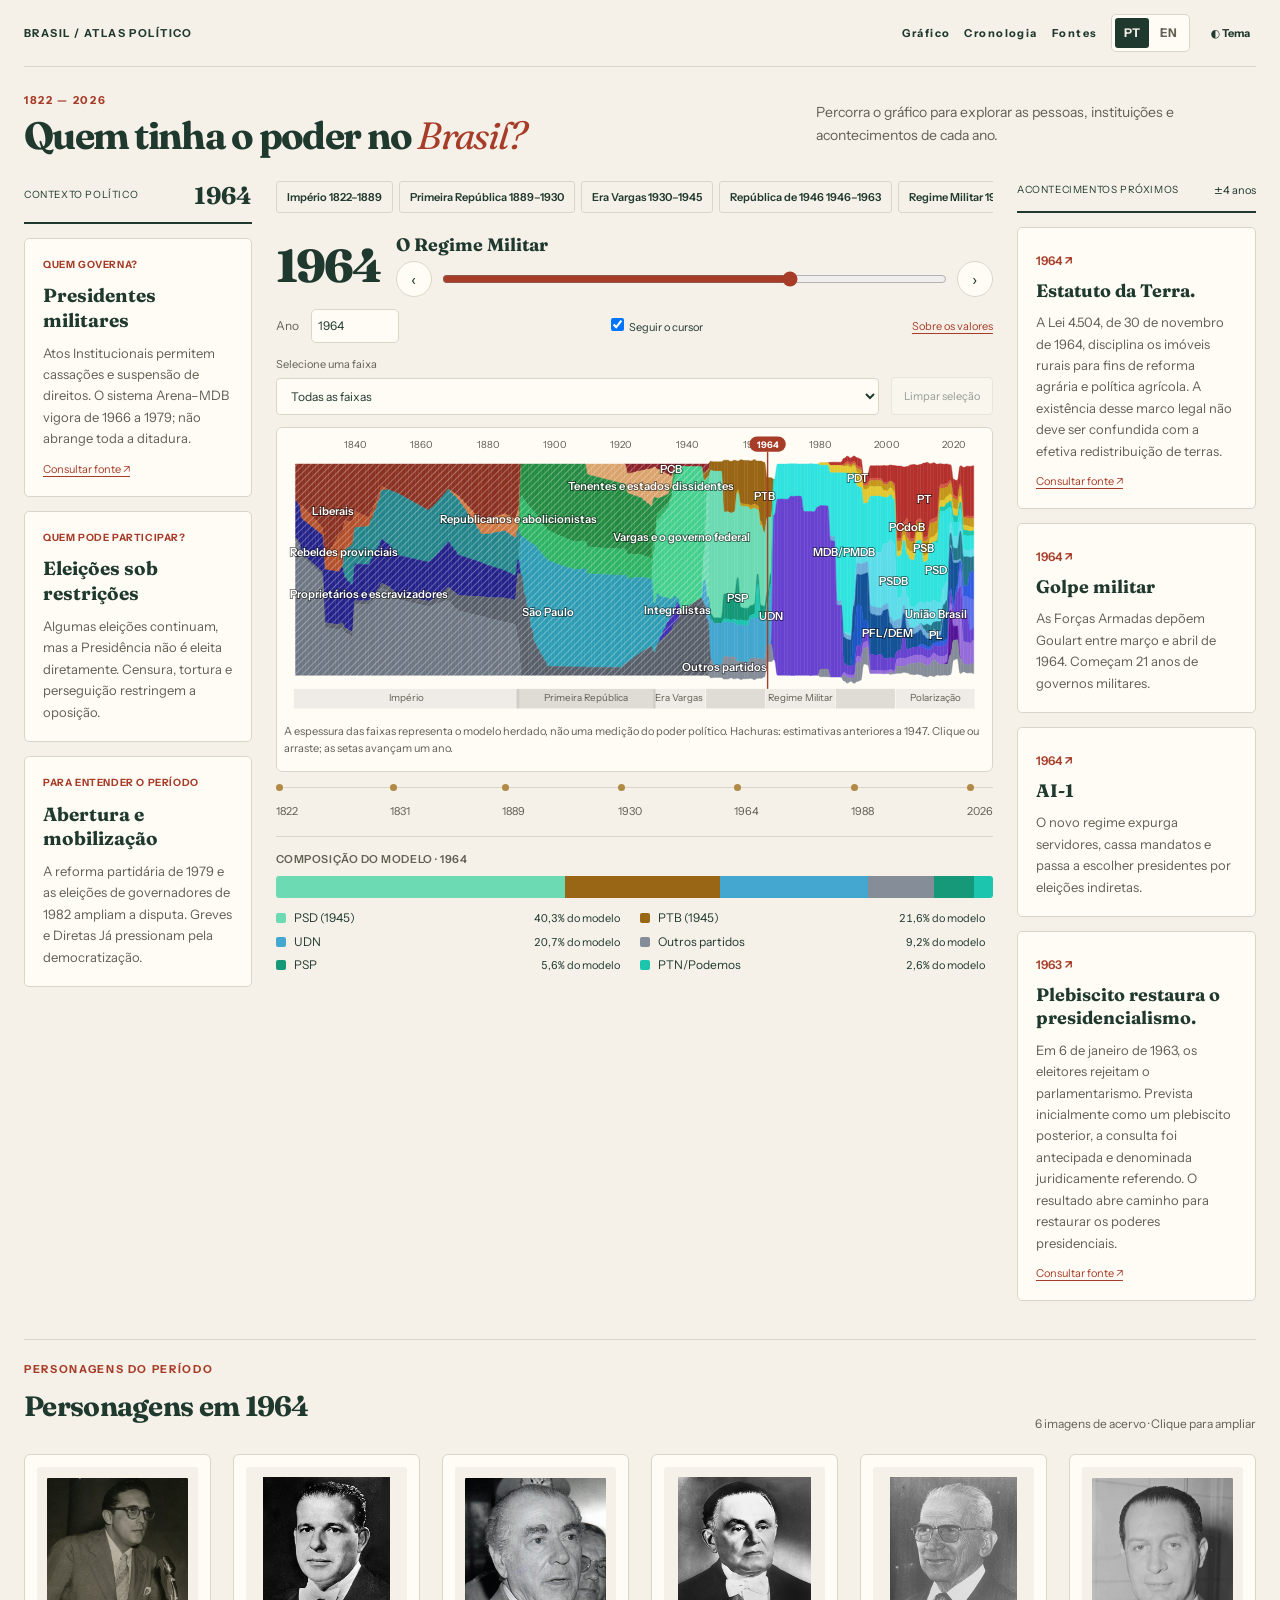
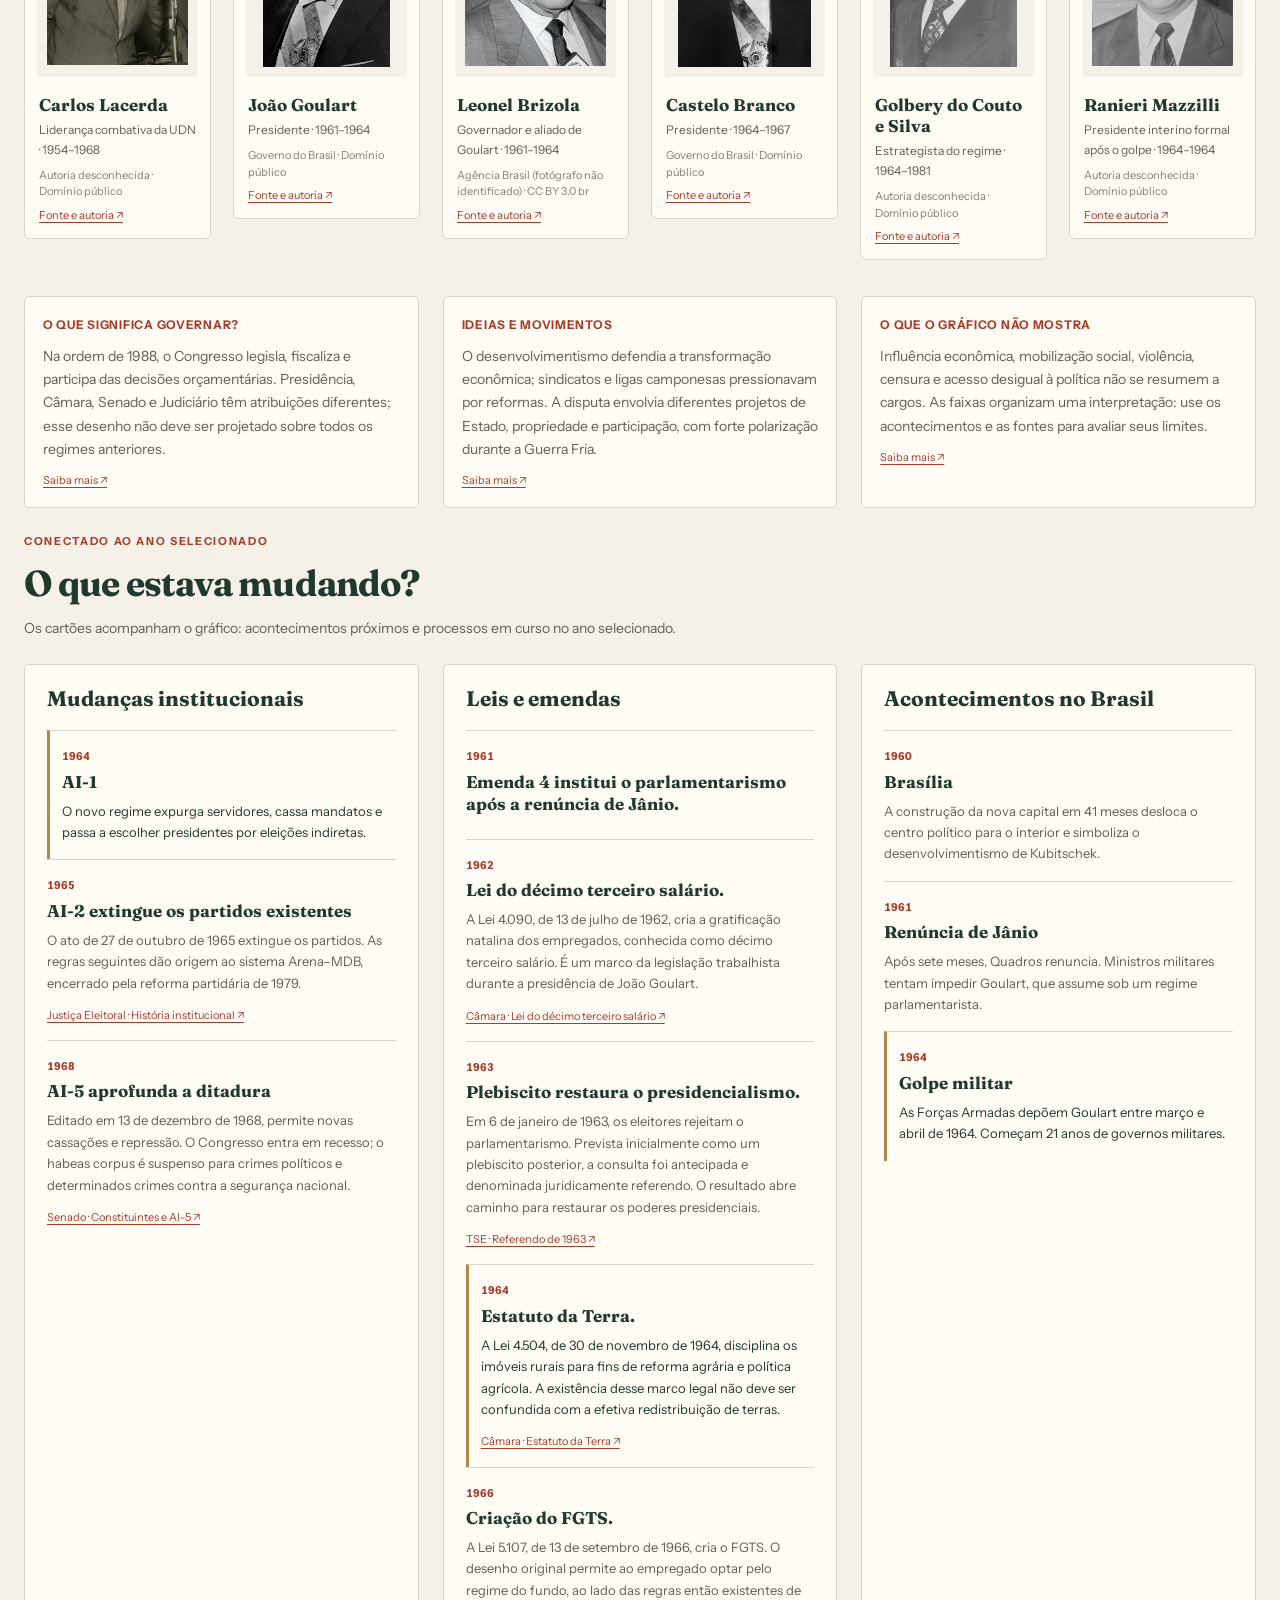
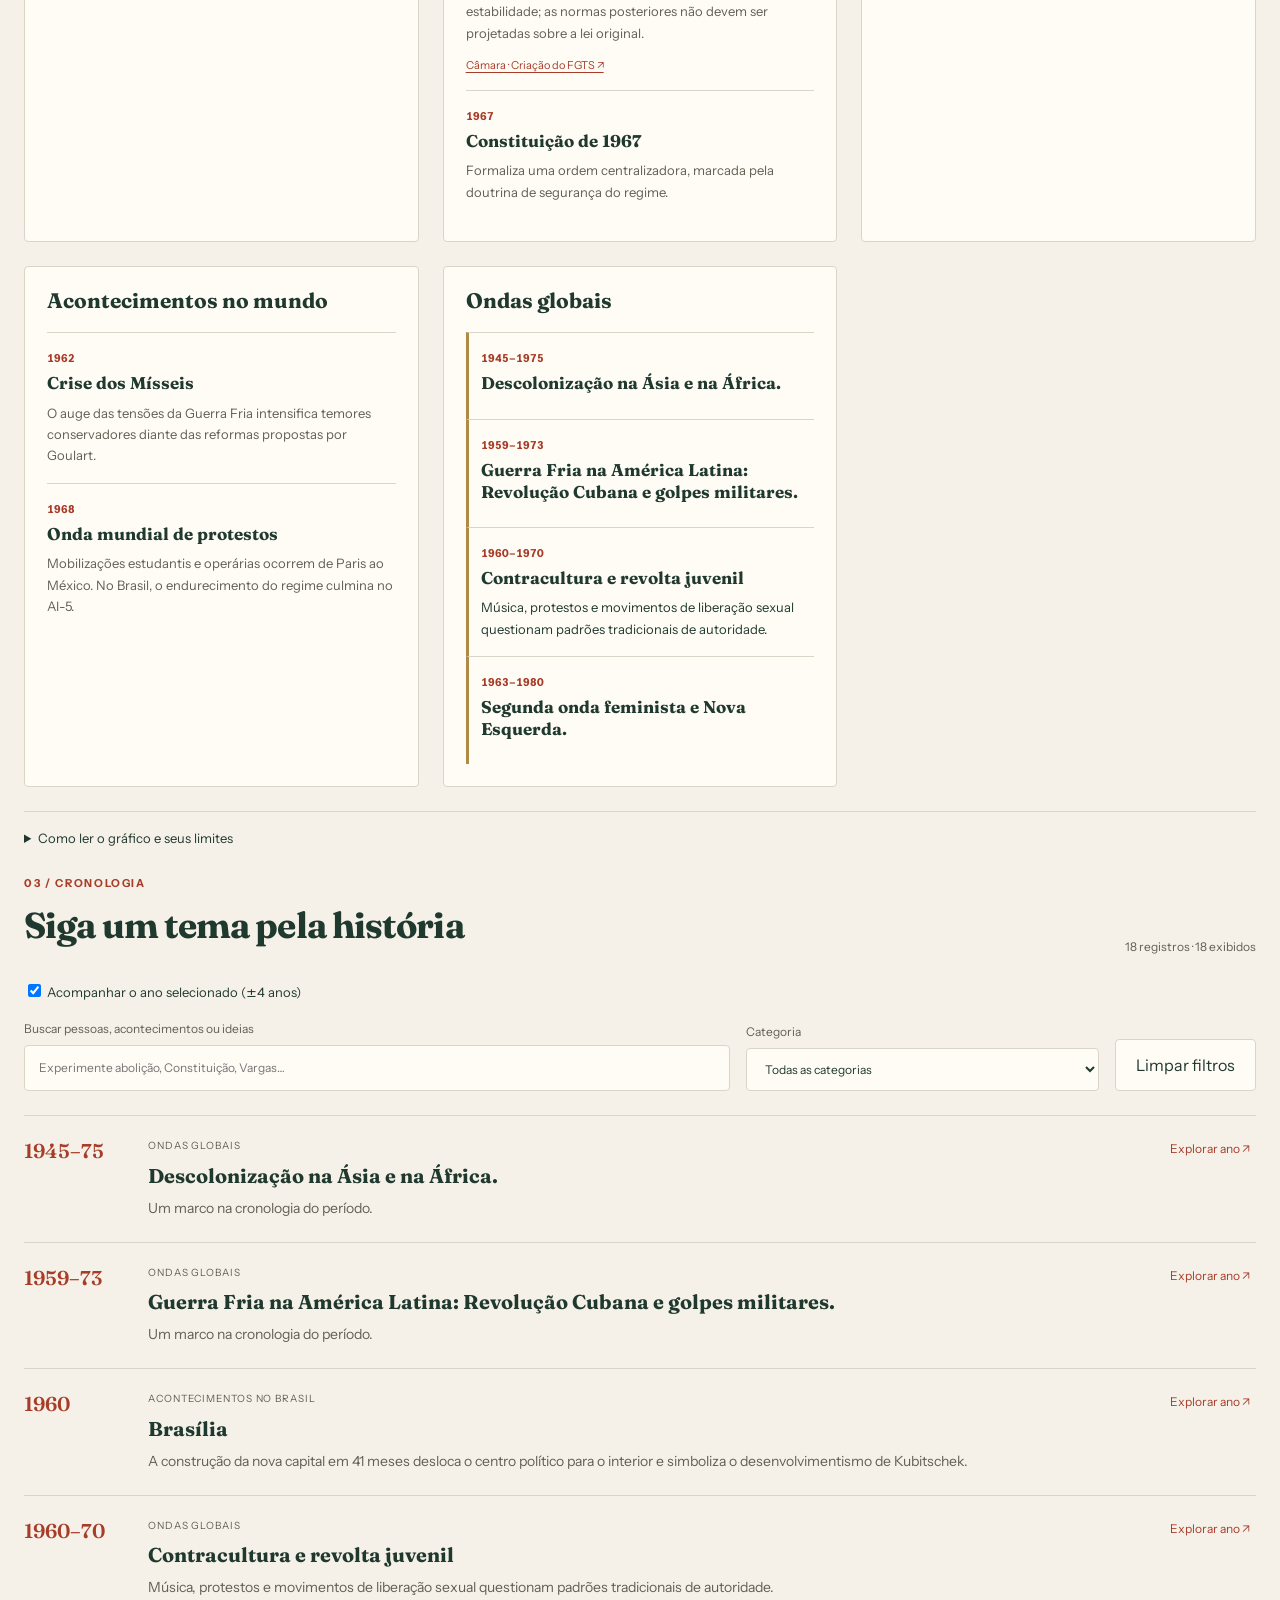
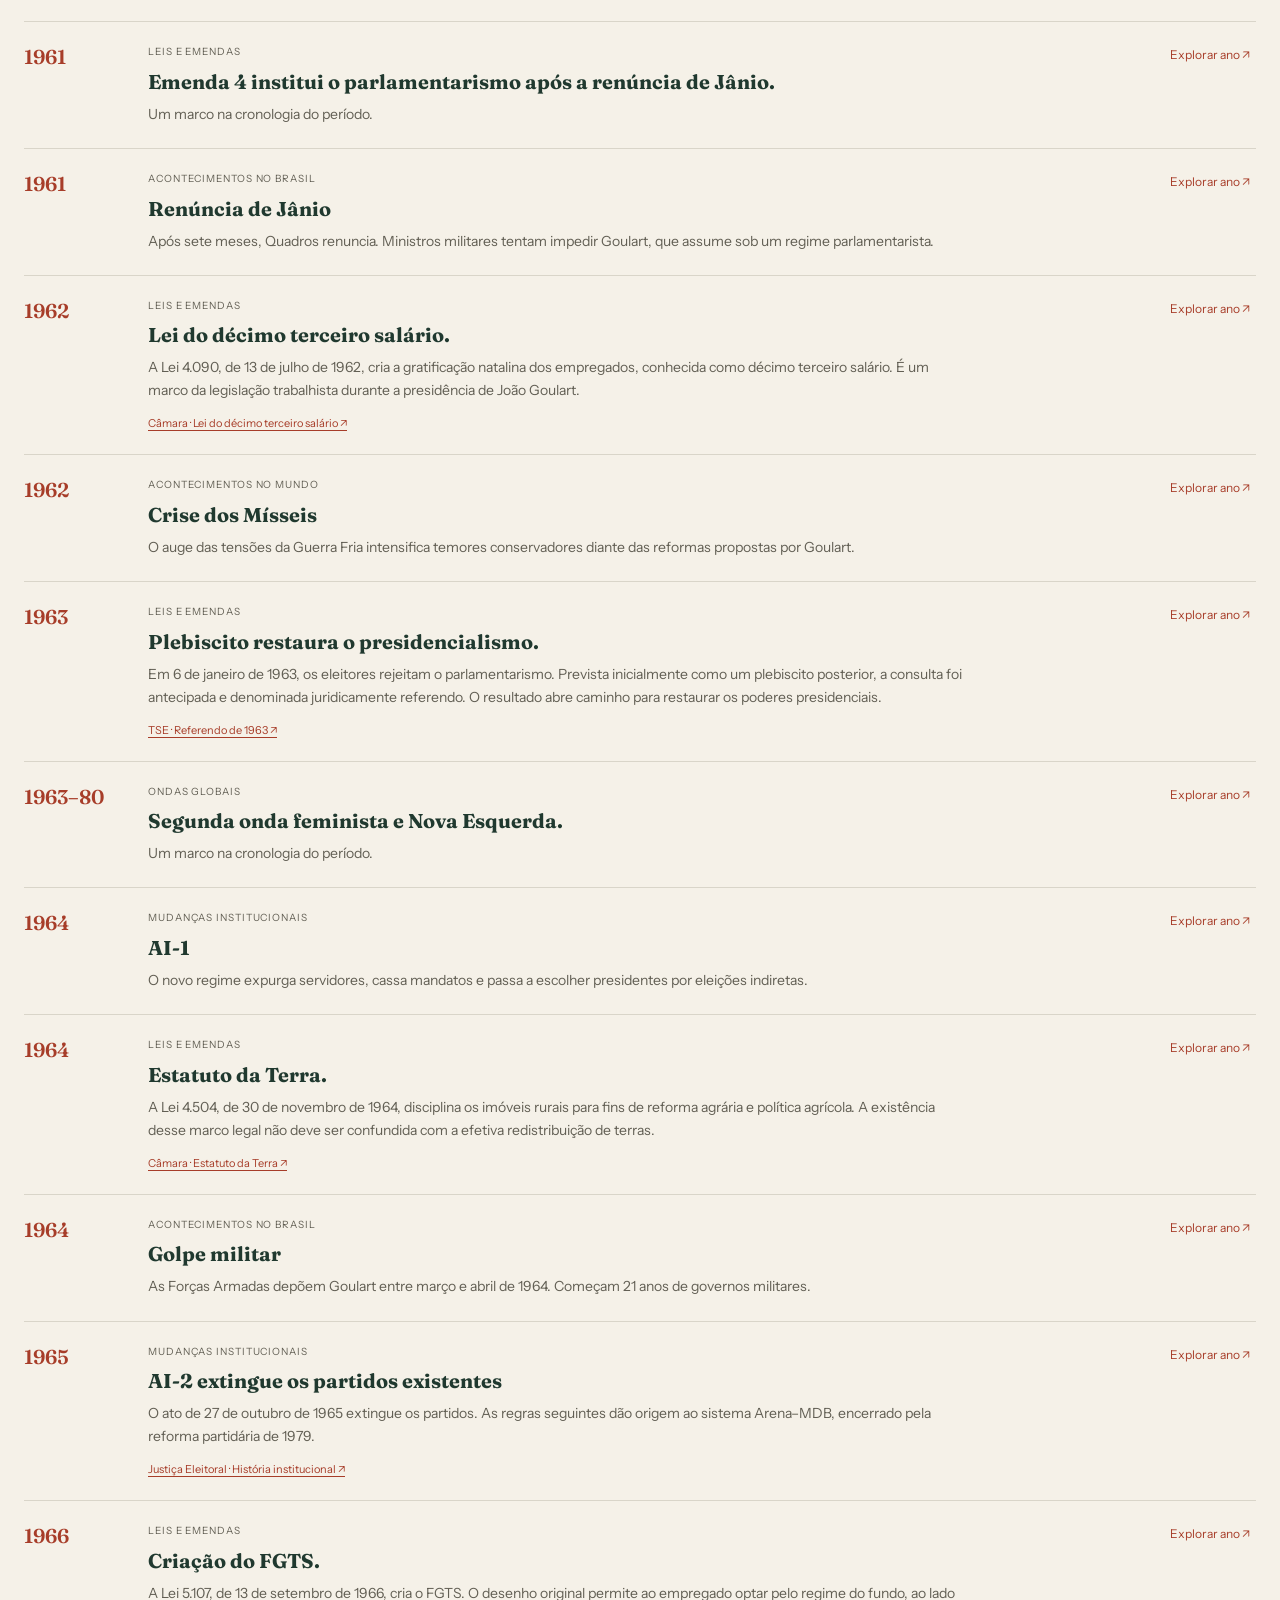
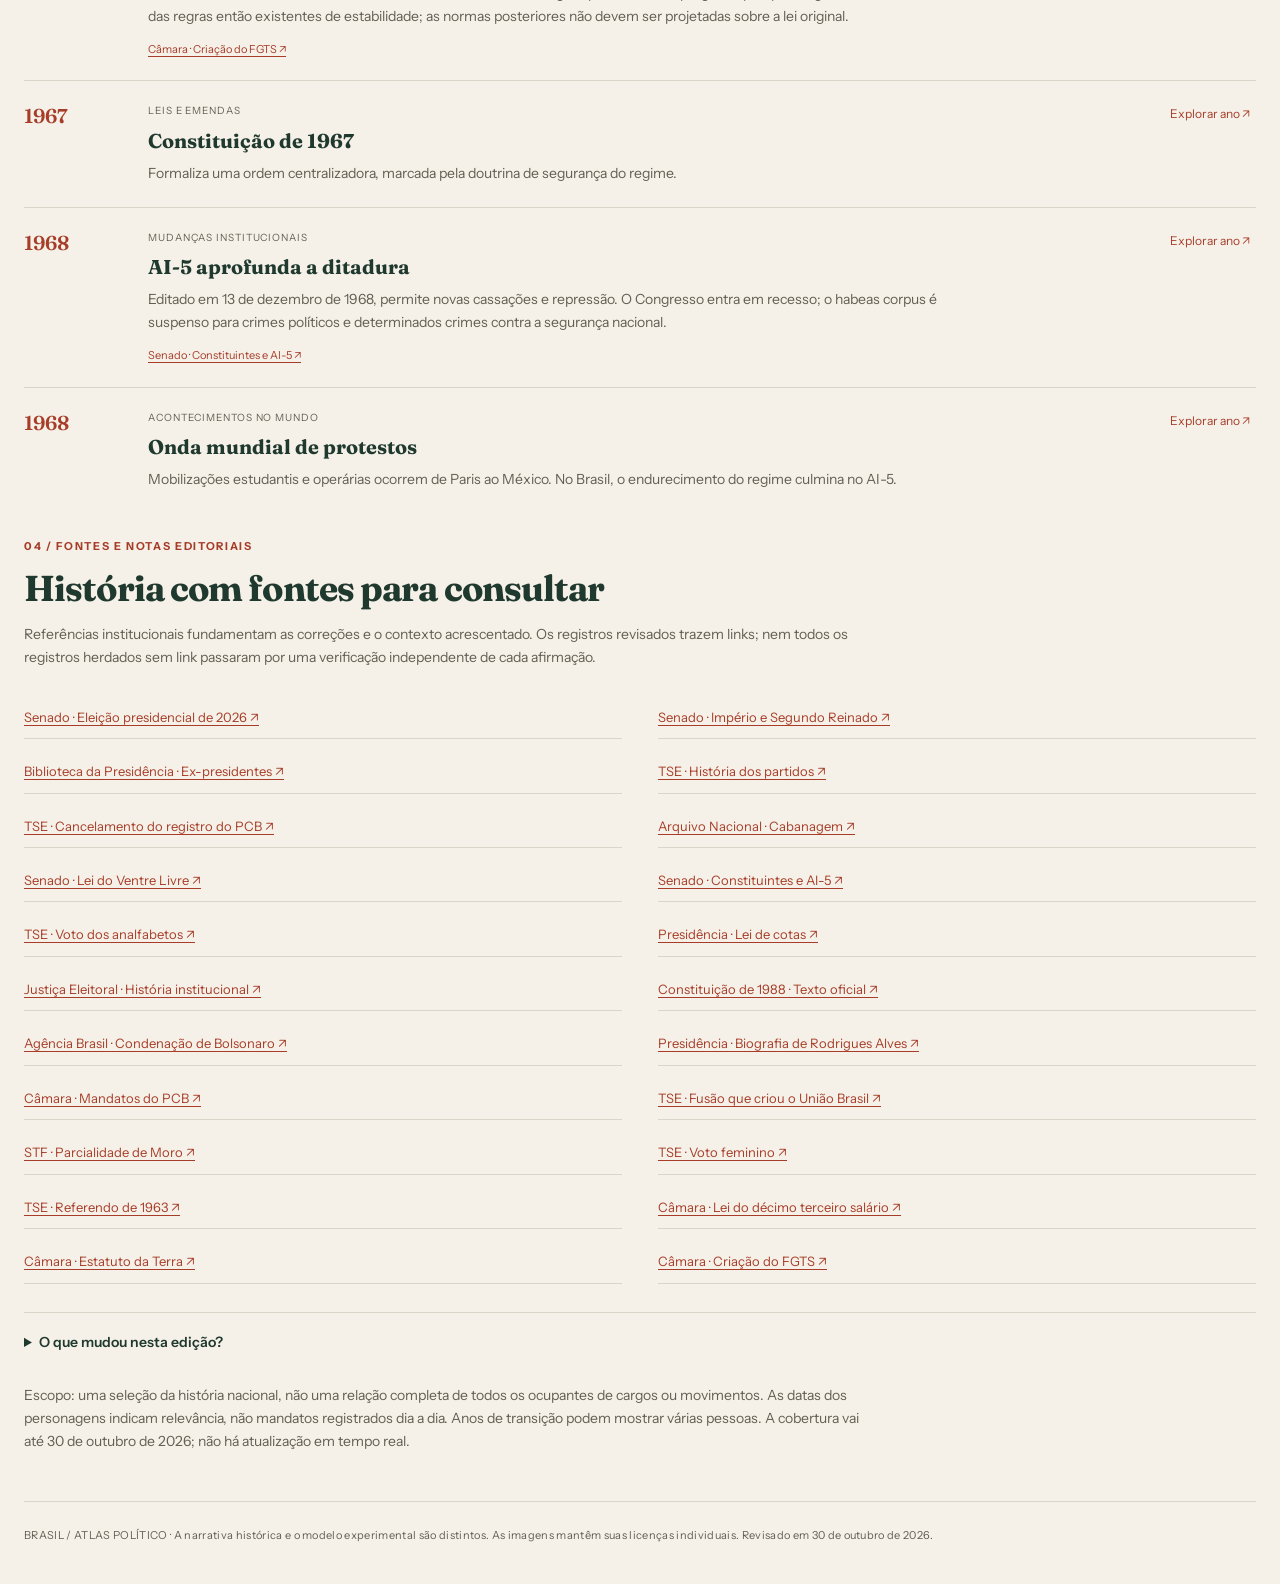
==== commit 3dced70f: "Publish interactive bilingual power atlas" ====
--- a/docs/history.html
+++ b/docs/history.html
@@ -1 +1,336 @@
-<!doctype html><html lang="pt-BR"><head><meta charset="utf-8"><meta name="viewport" content="width=device-width,initial-scale=1"><title>Mapa Brasil Poder — leitura / reading</title><link rel="stylesheet" href="styles.css?v=4"></head><body><main class="wrap"><nav class="period-nav"><a href="#pt">Português</a><a href="#en">English</a></nav><section id="pt" lang="pt-BR" class="major"><h1>Mapa Brasil Poder</h1><p>1947–2026 · 25/10/2026</p><p><a href="index.html#year=2026&lang=pt">Voltar ao atlas interativo</a></p><h2>Método e limites</h2><p>Cargos nacionais em exercício em 1º de julho; parcelas legislativas e estaduais são estimativas herdadas, não listas verificadas nessa data.</p><ul><li>Modelo exploratório: os pontos somam componentes documentados ou estimados; não são uma medida observada de todo o poder político.</li><li>Câmara: proporções derivadas de listas com suplentes até 2002 e de registros de votação desde 2003. Essas proxies não são contagens físicas de cadeiras.</li><li>Governos estaduais e Senado: proporções herdadas do arquivo de referência. Valores conhecidos como inválidos foram retirados; as demais estimativas ainda não são uma reconstrução integral de filiações.</li><li>Os valores nulos são indisponíveis. O restante de cada componente fica sem atribuição; não é redistribuído aos partidos mostrados.</li><li>Probabilidades e intervalos da simulação anterior foram removidos porque o código gerador e os dados brutos não estavam disponíveis.</li><li>As primeiras e últimas datas do catálogo indicam aparição nesta base, não datas legais de fundação ou extinção.</li></ul><p>Nomes de titulares e substitutos que exercem o cargo na referência anual. Até 1961, a vice-presidência da República presidia constitucionalmente o Senado; em 1955, Nereu Ramos exercia suas funções. A ausência de filiação não é ausência de uma pessoa.</p><div class="formula"><div><b>15</b><span>Presidência da República</span></div><div><b>8</b><span>Presidência da Câmara</span></div><div><b>7</b><span>Presidência do Senado</span></div><div><b>20</b><span>Governos estaduais</span></div><div><b>14</b><span>Bancadas do Senado</span></div><div><b>36</b><span>Bancadas da Câmara</span></div></div><article class="period"><div class="period-intro"><div class="period-heading"><span class="period-number">1947–1954</span><h2>A república de Dutra e Vargas</h2><p>Competição eleitoral sob a Constituição de 1946, com limites à participação.</p></div><figure class="period-photo"><img src="images/vargas-1951.jpg" loading="lazy" alt="Retrato em preto e branco de Getúlio Vargas, de óculos e traje formal." width="1000" height="700"><figcaption>Getúlio Vargas em 1951, início de seu mandato presidencial eleito.<br>Presidência da República / Agência Brasil · <a href="https://creativecommons.org/licenses/by-sa/4.0/">CC BY-SA 4.0</a> · <a href="https://commons.wikimedia.org/wiki/File:Get%C3%BAlio_Vargas.jpg">Acervo</a><br>Recorte já presente no arquivo de origem; sem outras alterações. A exibição pode recortar a imagem para caber no quadro.</figcaption></figure></div><div class="period-copy"><div><h3>Onde estava o poder</h3><p>O PSD reunia a Presidência com Dutra, posições no Congresso e governos estaduais. Vargas, eleito pelo PTB em 1950, tomou posse em 1951: a mudança transfere o componente presidencial, mas não todas as instituições para seu partido.</p></div><div><h3>Mudanças de governo</h3><p>Dutra governou até janeiro de 1951. Vargas voltou pelo voto e dependeu de alianças além do PTB. Após sua morte em agosto de 1954, Café Filho assumiu. O recorte de julho de 1954 ainda mostra Vargas; não é um erro de sucessão.</p></div></div><p class="small"><a href="https://www2.camara.leg.br/legin/fed/resmes_sn/1940-1949/resolucaodamesa-3-10-janeiro-1948-344466-publicacaooriginal-1-cd.html">Câmara — extinção dos mandatos do PCB em janeiro de 1948</a> · <a href="https://www.tse.jus.br/servicos-eleitorais/glossario/termos/partido-politico">TSE — histórico de partidos políticos</a> · <a href="https://www.biblioteca.presidencia.gov.br/presidencia/ex-presidentes">Biblioteca da Presidência — galeria dos ex-presidentes</a></p><div class="timeline"><article class="event"><strong>1947</strong><h4>Registro do PCB cancelado</h4><p>O cancelamento do registro ocorreu em maio. A perda dos mandatos parlamentares veio em janeiro de 1948: são acontecimentos distintos.</p><p class="small"><a href="https://www2.camara.leg.br/legin/fed/resmes_sn/1940-1949/resolucaodamesa-3-10-janeiro-1948-344466-publicacaooriginal-1-cd.html">Câmara — extinção dos mandatos do PCB em janeiro de 1948</a></p></article><article class="event"><strong>1951</strong><h4>Vargas toma posse</h4><p>A eleição de 1950 levou Vargas de volta à Presidência em janeiro de 1951.</p><p class="small"><a href="https://www.biblioteca.presidencia.gov.br/presidencia/ex-presidentes">Biblioteca da Presidência — galeria dos ex-presidentes</a></p></article><article class="event"><strong>1954</strong><h4>Crise e sucessão</h4><p>A morte de Vargas em 24 de agosto levou o vice Café Filho à Presidência.</p><p class="small"><a href="https://www.biblioteca.presidencia.gov.br/presidencia/ex-presidentes">Biblioteca da Presidência — galeria dos ex-presidentes</a></p></article></div><div class="ideas"><h3>Ideias e mobilizações</h3><p>Trabalhismo, nacionalismo econômico e anticomunismo disputavam espaço. O direito de voto das mulheres não significava representação igualitária. As correntes sociais não cabem inteiramente nas siglas nem são medidas por este índice.</p></div><aside class="outside"><h3>Além do gráfico</h3><div class="outside-list"><div class="outside-item"><b>PCB</b><span>Registro cancelado em 1947</span><p>A atividade comunista continuou fora da legalidade partidária; ausência legal não equivale a ausência de influência.</p></div><div class="outside-item"><b>PSB / Esquerda Democrática</b><span>Organização histórica, a partir de 1947</span><p>Não confundir a Esquerda Democrática com o PPS, nome adotado apenas em 1992.</p></div></div></aside></article><article class="period"><div class="period-intro"><div class="period-heading"><span class="period-number">1955–1964</span><h2>Desenvolvimento e ruptura</h2><p>Brasília, reformas e a crise que encerrou a ordem de 1946.</p></div><figure class="period-photo"><img src="images/brasilia-1960.jpg" loading="lazy" alt="Juscelino Kubitschek acena de uma tribuna durante a inauguração de Brasília." width="1000" height="700"><figcaption>Juscelino Kubitschek na inauguração de Brasília, em 21 de abril de 1960.<br>Fundo Correio da Manhã / Acervo Arquivo Nacional · <a href="https://commons.wikimedia.org/wiki/File:JK_na_inaugura%C3%A7%C3%A3o_de_Bras%C3%ADlia_-_BR_RJANRIO_PH_0_FOT_00749_0076,_Acervo_do_Arquivo_Nacional.jpg#Licensing">Public domain</a> · <a href="https://commons.wikimedia.org/wiki/File:JK_na_inaugura%C3%A7%C3%A3o_de_Bras%C3%ADlia_-_BR_RJANRIO_PH_0_FOT_00749_0076,_Acervo_do_Arquivo_Nacional.jpg">Acervo</a><br>Sem alterações. A exibição pode recortar a imagem para caber no quadro.</figcaption></figure></div><div class="period-copy"><div><h3>Onde estava o poder</h3><p>A aliança PSD–PTB combinou a Presidência de Juscelino Kubitschek com a vice-presidência de João Goulart. Pela regra constitucional da época, o vice da República presidia o Senado. Câmara e Senado não devem ser confundidos com uma bancada única do governo.</p></div><div><h3>Mudanças de governo</h3><p>A crise de novembro de 1955 passou por Café Filho, Carlos Luz e Nereu Ramos antes da posse de JK. Jânio Quadros renunciou em agosto de 1961. Goulart assumiu sob um arranjo parlamentarista, encerrado pelo plebiscito de 1963. O golpe de 1964 rompeu a ordem democrática.</p></div></div><p class="small"><a href="https://www12.senado.leg.br/noticias/materias/2015/11/06/ha-60-anos-crise-fez-brasil-ter-3-presidentes-numa-unica-semana">Senado — crise presidencial de 1955</a> · <a href="https://www2.camara.leg.br/a-camara/conheca/historia/historia/a4republica.html">Câmara — história da República</a> · <a href="https://www2.camara.leg.br/a-camara/conheca/historia/historia/a5republica.html">Câmara — história do regime militar</a> · <a href="https://www25.senado.leg.br/web/senadores/pos-1930">Senado — presidentes após 1930 / Presidents after 1930</a></p><div class="timeline"><article class="event"><strong>1955</strong><h4>Três presidentes em uma crise</h4><p>Os impedimentos de Carlos Luz e Café Filho abriram caminho para Nereu Ramos. O episódio ocorreu depois do recorte de julho.</p><p class="small"><a href="https://www12.senado.leg.br/noticias/materias/2015/11/06/ha-60-anos-crise-fez-brasil-ter-3-presidentes-numa-unica-semana">Senado — crise presidencial de 1955</a></p></article><article class="event"><strong>1960</strong><h4>Brasília é inaugurada</h4><p>A nova capital foi inaugurada em 21 de abril; tornou-se sede dos poderes federais.</p><p class="small"><a href="https://www2.camara.leg.br/a-camara/conheca/historia/historia/a4republica.html">Câmara — história da República</a></p></article><article class="event"><strong>1964</strong><h4>Golpe militar</h4><p>A deposição de Goulart encerrou o período democrático e iniciou um regime autoritário.</p><p class="small"><a href="https://www2.camara.leg.br/a-camara/conheca/historia/historia/a5republica.html">Câmara — história do regime militar</a></p></article></div><div class="ideas"><h3>Ideias e mobilizações</h3><p>O desenvolvimentismo defendia a transformação econômica; sindicatos e ligas camponesas pressionavam por reformas. A disputa envolvia diferentes projetos de Estado, propriedade e participação, com forte polarização durante a Guerra Fria.</p></div><aside class="outside"><h3>Além do gráfico</h3><div class="outside-list"><div class="outside-item"><b>PSP, PDC e PRP</b><span>Organizações anteriores a 1965</span><p>Partidos menores também ocuparam mandatos e participaram de alianças. As siglas históricas são separadas de organizações posteriores.</p></div></div></aside></article><article class="period"><div class="period-intro"><div class="period-heading"><span class="period-number">1965–1979</span><h2>O poder sob a ditadura</h2><p>Repressão, regras impostas e oposição institucional limitada.</p></div><figure class="period-photo"><img src="images/geisel-carter-1978.jpg" loading="lazy" alt="Jimmy Carter, Ernesto Geisel e Rosalynn Carter sentados à mesa de um jantar oficial." width="1000" height="700"><figcaption>Ernesto Geisel recebe Jimmy e Rosalynn Carter em jantar de Estado, em 29 de março de 1978.<br>Bill Fitz-Patrick / White House / NARA · <a href="https://commons.wikimedia.org/wiki/File:Carter_e_Geisel.jpg#Licensing">Public domain</a> · <a href="https://commons.wikimedia.org/wiki/File:Carter_e_Geisel.jpg">Acervo</a><br>Versão redimensionada fornecida pelo Wikimedia Commons. A exibição pode recortar a imagem para caber no quadro.</figcaption></figure></div><div class="period-copy"><div><h3>Onde estava o poder</h3><p>Arena apoiava o regime e o MDB reunia a oposição permitida. Isso não tornava o Congresso equivalente ao de uma democracia: cassações, fechamento e eleição indireta limitavam sua autonomia. Governadores de oposição, como Chagas Freitas, impedem a afirmação de controle estadual absoluto da Arena.</p></div><div><h3>Mudanças de governo</h3><p>O AI-2 extinguiu os partidos existentes em outubro de 1965. O sistema Arena–MDB foi organizado em seguida. Chagas governou a Guanabara em 1971–75 e o Rio de Janeiro em 1979–83. A reforma de novembro de 1979 permitiu a reorganização multipartidária.</p></div></div><p class="small"><a href="https://www.camara.leg.br/noticias/90158-apenas-dois-partidos-no-regime-militar-2">Câmara — o sistema de dois partidos</a> · <a href="https://www.camara.leg.br/deputados/131180/biografia">Câmara — mandatos de Chagas Freitas</a> · <a href="https://www2.camara.leg.br/a-camara/conheca/historia/historia/a5republica.html">Câmara — história do regime militar</a> · <a href="https://www.scielo.br/j/ref/a/3D7wfT8QmwRfJMv38PrG4tN/?lang=pt">Revista Estudos Feministas — A quarta onda feminista no Brasil</a></p><div class="timeline"><article class="event"><strong>1965</strong><h4>Partidos extintos</h4><p>O AI-2 encerrou as organizações partidárias anteriores. O período inclui a transição, não apenas anos com duas siglas.</p><p class="small"><a href="https://www.camara.leg.br/noticias/90158-apenas-dois-partidos-no-regime-militar-2">Câmara — o sistema de dois partidos</a></p></article><article class="event"><strong>1968</strong><h4>AI-5 e fechamento do Congresso</h4><p>O AI-5 ampliou a repressão. A presença formal de um cargo não representa funcionamento democrático da instituição.</p><p class="small"><a href="https://www2.camara.leg.br/a-camara/conheca/historia/historia/a5republica.html">Câmara — história do regime militar</a></p></article><article class="event"><strong>1979</strong><h4>Reforma partidária</h4><p>O Partido Popular surgiu somente em dezembro: ele não pode aparecer no recorte de julho de 1979.</p><p class="small"><a href="https://atlas.fgv.br/verbete/6179">FGV — Partido Popular, criado em dezembro de 1979</a></p></article></div><div class="ideas"><h3>Ideias e mobilizações</h3><p>A doutrina de segurança nacional estruturou a repressão. A oposição incluiu correntes democráticas, socialistas, estudantis e religiosas. O feminismo reorganizado nos anos 1970 enfrentou a ditadura e desigualdades de gênero; essa chamada segunda onda teve condições próprias no Brasil.</p></div><aside class="outside"><h3>Além do gráfico</h3><div class="outside-list"><div class="outside-item"><b>PCB e PCdoB</b><span>Clandestinidade</span><p>Sua exclusão do sistema partidário legal não eliminou a militância. PCdoB e PCB não são a mesma organização.</p></div></div></aside></article><article class="period"><div class="period-intro"><div class="period-heading"><span class="period-number">1980–1989</span><h2>A construção da democracia</h2><p>Novos partidos, mobilização popular e uma nova Constituição.</p></div><figure class="period-photo"><img src="images/constitution-1988.jpg" loading="lazy" alt="Parlamentares comemoram a promulgação da Constituição de 1988 no plenário da Câmara, sob uma chuva de papéis." width="1000" height="700"><figcaption>Celebração da promulgação da Constituição de 1988 no Congresso Nacional.<br>Agência Brasil · <a href="https://creativecommons.org/licenses/by/3.0/br/">CC BY 3.0 BR</a> · <a href="https://commons.wikimedia.org/wiki/File:Promulga%C3%A7%C3%A3o-Constitui%C3%A7%C3%A3o-1988.jpg">Acervo</a><br>Versão redimensionada fornecida pelo Wikimedia Commons. A exibição pode recortar a imagem para caber no quadro.</figcaption></figure></div><div class="period-copy"><div><h3>Onde estava o poder</h3><p>A transição dividiu o PDS e deu origem ao PFL. O PMDB ocupou a Presidência com Sarney e ampliou sua força estadual: elegeu 22 dos 23 governadores em 1986. A base antiga não separava corretamente PDS e PFL em 1985–86; essas parcelas foram retiradas em vez de inventadas.</p></div><div><h3>Mudanças de governo</h3><p>Tancredo foi eleito indiretamente em janeiro de 1985, mas não tomou posse. Sarney assumiu interinamente em 15 de março e permaneceu após a morte de Tancredo em 21 de abril. A eleição presidencial direta voltou em 1989.</p></div></div><p class="small"><a href="https://www.camara.leg.br/noticias/1140361-40-anos-da-redemocratizacao-crise-economica-e-nova-constituicao-marcam-anos-do-governo-sarney/">Câmara — redemocratização, Sarney e eleições de 1986</a> · <a href="https://www25.senado.leg.br/web/atividade/anais/constituintes">Senado — documentos da Constituinte de 1988</a> · <a href="https://www12.senado.leg.br/noticias/materias/2018/03/06/lobby-do-batom-marco-historico-no-combate-a-discriminacoes">Senado — mulheres na Constituinte</a> · <a href="https://www.tse.jus.br/servicos-eleitorais/glossario/termos/partido-politico">TSE — histórico de partidos políticos</a></p><div class="timeline"><article class="event"><strong>1985</strong><h4>PFL e sucessão presidencial</h4><p>A cisão do PDS alterou a composição da coalizão de transição; o PFL já tinha bancada reconhecida em 1985.</p><p class="small"><a href="https://www2.camara.leg.br/legin/int/atomes/1980-1987/atodamesa-56-2-abril-1985-321744-norma-cd-mesa.html">Câmara — bancada do PFL reconhecida em 1985</a></p></article><article class="event"><strong>1986</strong><h4>22 de 23 governadores</h4><p>A vitória do PMDB ocorreu no contexto do Plano Cruzado. O número anterior, 21 de 22, estava errado.</p><p class="small"><a href="https://www.camara.leg.br/noticias/1140361-40-anos-da-redemocratizacao-crise-economica-e-nova-constituicao-marcam-anos-do-governo-sarney/">Câmara — redemocratização, Sarney e eleições de 1986</a></p></article><article class="event"><strong>1988</strong><h4>Constituição promulgada</h4><p>Em 5 de outubro, a nova Constituição consolidou direitos e redefiniu as instituições.</p><p class="small"><a href="https://www25.senado.leg.br/web/atividade/anais/constituintes">Senado — documentos da Constituinte de 1988</a></p></article></div><div class="ideas"><h3>Ideias e mobilizações</h3><p>A redemocratização reuniu movimentos sindicais, de mulheres, negros e outras organizações. As 26 deputadas constituintes atuaram em uma articulação suprapartidária por direitos das mulheres. Elas não formavam um bloco ideológico homogêneo nem tinham uma única relação com o feminismo.</p></div><aside class="outside"><h3>Além do gráfico</h3><div class="outside-list"><div class="outside-item"><b>PCB e PCdoB</b><span>Retorno à legalidade em 1985</span><p>A abertura permitiu sua reorganização legal. Registro definitivo, fundação e presença parlamentar têm datas distintas.</p></div><div class="outside-item"><b>PV</b><span>Fundado em 1986</span><p>A agenda ambiental passou a ter uma organização partidária própria, ainda com expressão eleitoral pequena.</p></div></div></aside></article><article class="period"><div class="period-intro"><div class="period-heading"><span class="period-number">1990–2002</span><h2>Estabilização e novas alianças</h2><p>Crises presidenciais, o real e a coalizão PSDB–PFL.</p></div><figure class="period-photo"><img src="images/fhc-1995.jpg" loading="lazy" alt="Fernando Henrique Cardoso passa diante de tropas em formação durante sua posse presidencial." width="1000" height="700"><figcaption>Fernando Henrique Cardoso passa em revista à tropa em sua posse, em 1º de janeiro de 1995.<br>Arquivo Senado Federal · <a href="https://creativecommons.org/licenses/by-sa/4.0/">CC BY-SA 4.0</a> · <a href="https://commons.wikimedia.org/wiki/File:Posse_Presidencial_1995_-_Fernando_Henrique_Cardoso_(3).jpg">Acervo</a><br>Versão redimensionada fornecida pelo Wikimedia Commons. A exibição pode recortar a imagem para caber no quadro.</figcaption></figure></div><div class="period-copy"><div><h3>Onde estava o poder</h3><p>Ter a Presidência não significava controlar todas as Casas. Sob FHC, o PFL ocupou a Câmara com Luís Eduardo Magalhães e depois o Senado com Antonio Carlos Magalhães. O PMDB também manteve posições importantes. A soma de cargos ajuda a visualizar a negociação entre aliados.</p></div><div><h3>Mudanças de governo</h3><p>Collor governou de 1990 a 1992. Itamar assumiu durante a crise e presidiu sem filiação partidária; isso não significa que o cargo estivesse vazio. Fernando Henrique Cardoso governou de 1995 a 2002, em dois mandatos.</p></div></div><p class="small"><a href="https://www2.camara.leg.br/a-camara/conheca/historia/presidentes">Câmara — galeria de presidentes / Speakers</a> · <a href="https://www25.senado.leg.br/web/senadores/nova-republica">Senado — Nova República / New Republic</a> · <a href="https://www.bcb.gov.br/controleinflacao/planoreal">Banco Central — Plano Real</a> · <a href="https://www.biblioteca.presidencia.gov.br/presidencia/ex-presidentes">Biblioteca da Presidência — galeria dos ex-presidentes</a> · <a href="https://www.scielo.br/j/ref/a/3D7wfT8QmwRfJMv38PrG4tN/?lang=pt">Revista Estudos Feministas — A quarta onda feminista no Brasil</a></p><div class="timeline"><article class="event"><strong>1992</strong><h4>A sucessão de Collor</h4><p>A crise presidencial levou Itamar Franco ao governo. O recorte de julho de 1992 ainda mostra Collor.</p><p class="small"><a href="https://www.biblioteca.presidencia.gov.br/presidencia/ex-presidentes">Biblioteca da Presidência — galeria dos ex-presidentes</a></p></article><article class="event"><strong>1994</strong><h4>O real entra em circulação</h4><p>A nova moeda começou a circular em 1º de julho, no processo de estabilização iniciado no governo Itamar.</p><p class="small"><a href="https://www.bcb.gov.br/controleinflacao/planoreal">Banco Central — Plano Real</a></p></article><article class="event"><strong>1995</strong><h4>PPR e PP ainda separados</h4><p>A fusão que criou o PPB ocorreu em novembro. Um recorte de julho não pode antecipá-la.</p><p class="small"><a href="https://www.tse.jus.br/servicos-eleitorais/glossario/termos/partido-politico">TSE — histórico de partidos políticos</a></p></article></div><div class="ideas"><h3>Ideias e mobilizações</h3><p>Reformas de mercado e privatizações ganharam centralidade, com oposição à esquerda e disputas dentro da coalizão. Movimentos feministas ampliaram sua presença em organizações, políticas públicas e redes; as “ondas” não são fronteiras cronológicas universais.</p></div><aside class="outside"><h3>Além do gráfico</h3><div class="outside-list"><div class="outside-item"><b>PSTU</b><span>Registro definitivo em 1995</span><p>Uma organização pode disputar eleições sem alcançar representação federal expressiva.</p></div><div class="outside-item"><b>PCO</b><span>Registro em 1997</span><p>Faz parte do pluralismo partidário mesmo quando não aparece nas séries acima do corte da base antiga.</p></div></div></aside></article><article class="period"><div class="period-intro"><div class="period-heading"><span class="period-number">2003–2015</span><h2>O PT e o governo de coalizão</h2><p>Presidência à esquerda, alianças amplas e novas disputas.</p></div><figure class="period-photo"><img src="images/lula-cabinet-2003.jpg" loading="lazy" alt="Lula e Marisa Letícia posam com a equipe ministerial no Palácio do Planalto." width="1000" height="700"><figcaption>Lula com sua equipe ministerial no início do primeiro mandato, em 2003.<br>Jane de Araújo / Agência Senado · <a href="https://creativecommons.org/licenses/by-sa/4.0/">CC BY-SA 4.0</a> · <a href="https://commons.wikimedia.org/wiki/File:Posse_Presidencial_2003_-_Luiz_In%C3%A1cio_Lula_da_Silva_-_55489865303.jpg">Acervo</a><br>Versão redimensionada fornecida pelo Wikimedia Commons. A exibição pode recortar a imagem para caber no quadro.</figcaption></figure></div><div class="period-copy"><div><h3>Onde estava o poder</h3><p>Lula e Dilma deram ao PT o componente presidencial. O PMDB ocupou repetidamente o Senado e a Câmara; outros aliados também controlaram cargos. Em julho de 2005, por exemplo, Severino Cavalcanti, do PP, presidia a Câmara. O índice não deve transferir todo o poder da coalizão ao partido do presidente.</p></div><div><h3>Mudanças de governo</h3><p>Lula cumpriu dois mandatos, de 2003 a 2010. Dilma assumiu em 2011 e iniciou o segundo mandato em 2015. As maiorias dependiam de negociação entre partidos com agendas diferentes; ocupar uma cadeira não garante votar com o governo.</p></div></div><p class="small"><a href="https://www.biblioteca.presidencia.gov.br/presidencia/ex-presidentes">Biblioteca da Presidência — galeria dos ex-presidentes</a> · <a href="https://www2.camara.leg.br/a-camara/conheca/historia/presidentes">Câmara — galeria de presidentes / Speakers</a> · <a href="https://www25.senado.leg.br/web/senadores/nova-republica">Senado — Nova República / New Republic</a> · <a href="https://www.planalto.gov.br/ccivil_03/_ato2004-2006/2006/lei/l11340.htm">Lei 11.340/2006 — Maria da Penha</a> · <a href="https://www.scielo.br/j/his/a/MSpKpKS43mMjsSDRNxgVyrm/?format=html&amp;lang=pt">História — Desafios dos feminismos na História do Brasil Contemporâneo</a> · <a href="https://www.tse.jus.br/partidos/partidos-registrados-no-tse/registrados-no-tse">TSE — partidos, alterações de nome e fusões</a></p><div class="timeline"><article class="event"><strong>2003</strong><h4>Novo governo</h4><p>O PT passou a ocupar a Presidência. O Senado era presidido por José Sarney, do PMDB.</p><p class="small"><a href="https://www25.senado.leg.br/web/senadores/nova-republica">Senado — Nova República / New Republic</a> · <a href="https://www.biblioteca.presidencia.gov.br/presidencia/ex-presidentes">Biblioteca da Presidência — galeria dos ex-presidentes</a></p></article><article class="event"><strong>2006</strong><h4>Lei Maria da Penha</h4><p>A Lei 11.340 criou mecanismos de prevenção e enfrentamento da violência doméstica e familiar contra mulheres.</p><p class="small"><a href="https://www.planalto.gov.br/ccivil_03/_ato2004-2006/2006/lei/l11340.htm">Lei 11.340/2006 — Maria da Penha</a></p></article><article class="event"><strong>2015</strong><h4>Segundo mandato de Dilma</h4><p>O início do segundo mandato manteve o PT na Presidência; Eduardo Cunha, do PMDB, passou a comandar a Câmara.</p><p class="small"><a href="https://www2.camara.leg.br/a-camara/conheca/historia/presidentes">Câmara — galeria de presidentes / Speakers</a> · <a href="https://www.biblioteca.presidencia.gov.br/presidencia/ex-presidentes">Biblioteca da Presidência — galeria dos ex-presidentes</a></p></article></div><div class="ideas"><h3>Ideias e mobilizações</h3><p>A “maré rosa” descreve a chegada de diferentes esquerdas ao governo na América Latina; não implica um programa único. No Brasil, políticas sociais coexistiram com alianças de centro. Os feminismos combinaram atuação institucional, mobilização de rua e redes digitais, com debates sobre raça, classe e sexualidade.</p></div><aside class="outside"><h3>Além do gráfico</h3><div class="outside-list"><div class="outside-item"><b>PSOL</b><span>Fundado em 2004; registro em 2005</span><p>Sua origem está em uma ruptura com o PT. A data de registro eleitoral não deve substituir a de fundação.</p></div><div class="outside-item"><b>PSTU, PCO e PCB</b><span>Organizações distintas</span><p>Estar fora das maiores bancadas não implica ausência de militância ou de participação no debate público.</p></div></div></aside></article><article class="period"><div class="period-intro"><div class="period-heading"><span class="period-number">2016–2022</span><h2>Impeachment e fragmentação</h2><p>Mudanças de governo e de partido alteram o mapa institucional.</p></div><figure class="period-photo"><img src="images/temer-2016.jpg" loading="lazy" alt="Michel Temer levanta as mãos diante de autoridades, com uma bandeira brasileira ao fundo." width="1000" height="700"><figcaption>Michel Temer em 12 de maio de 2016, quando passou a exercer interinamente a Presidência após o afastamento de Dilma Rousseff.<br>Valter Campanato / Agência Brasil · <a href="https://creativecommons.org/licenses/by/3.0/br/">CC BY 3.0 BR</a> · <a href="https://commons.wikimedia.org/wiki/File:Posse_de_Michel_Temer_(2).jpg">Acervo</a><br>Versão redimensionada fornecida pelo Wikimedia Commons. A exibição pode recortar a imagem para caber no quadro.</figcaption></figure></div><div class="period-copy"><div><h3>Onde estava o poder</h3><p>Em julho de 2016, Temer exercia a Presidência e Waldir Maranhão exercia a presidência da Câmara. Cunha estava suspenso. Depois, a passagem de Bolsonaro por PSL, ausência de filiação e PL precisa ser distinguida da presença de aliados no Congresso.</p></div><div><h3>Mudanças de governo</h3><p>Dilma foi afastada temporariamente em maio e perdeu o mandato em agosto de 2016. Temer permaneceu até 2018. Bolsonaro assumiu em 2019. DEM e PSL se fundiram na União Brasil em fevereiro de 2022; não podem continuar como partidos separados em julho.</p></div></div><p class="small"><a href="https://www12.senado.leg.br/noticias/materias/2016/08/31/dilma-rousseff-perde-o-mandato-de-presidente-da-republica-mas-mantem-direitos-politicos">Senado — decisão de 31/8/2016</a> · <a href="https://www.camara.leg.br/noticias/487872-waldir-maranhao-diz-que-nao-vai-renunciar/">Câmara — Waldir Maranhão (PP), presidente em exercício em maio de 2016</a> · <a href="https://www2.camara.leg.br/legin/int/atomes/2016/atodamesa-88-12-maio-2016-783108-publicacaooriginal-150381-cd-mesa.html">Câmara — suspensão de Cunha, efetiva desde 5/5/2016</a> · <a href="https://www.tse.jus.br/comunicacao/noticias/2022/Fevereiro/tse-aprova-registro-do-partido-uniao-brasil">TSE — União Brasil: fusão DEM–PSL (8/2/2022)</a> · <a href="https://www.scielo.br/j/his/a/MSpKpKS43mMjsSDRNxgVyrm/?format=html&amp;lang=pt">História — Desafios dos feminismos na História do Brasil Contemporâneo</a> · <a href="https://www.tse.jus.br/partidos/partidos-registrados-no-tse/registrados-no-tse">TSE — partidos, alterações de nome e fusões</a></p><div class="timeline"><article class="event"><strong>2016</strong><h4>Afastamento e impeachment</h4><p>A interinidade de maio e a decisão final de agosto são etapas distintas. O painel segue a situação de julho.</p><p class="small"><a href="https://www12.senado.leg.br/noticias/materias/2016/08/31/dilma-rousseff-perde-o-mandato-de-presidente-da-republica-mas-mantem-direitos-politicos">Senado — decisão de 31/8/2016</a></p></article><article class="event"><strong>2021</strong><h4>Condenações de Lula anuladas</h4><p>O STF anulou decisões da 13ª Vara de Curitiba por incompetência daquele juízo. Isso deve acompanhar a menção às condenações anteriores.</p><p class="small"><a href="https://portal.stf.jus.br/noticias/verNoticiaDetalhe.asp?idConteudo=461870&amp;tip=UN">STF — anulação das condenações, 8/3/2021</a></p></article><article class="event"><strong>2022</strong><h4>União Brasil</h4><p>O TSE aprovou a fusão de DEM e PSL em 8 de fevereiro. O cadastro desta versão retira as siglas extintas do recorte de julho.</p><p class="small"><a href="https://www.tse.jus.br/comunicacao/noticias/2022/Fevereiro/tse-aprova-registro-do-partido-uniao-brasil">TSE — União Brasil: fusão DEM–PSL (8/2/2022)</a></p></article></div><div class="ideas"><h3>Ideias e mobilizações</h3><p>A mobilização conservadora e a polarização conviveram com feminismos e movimentos negros diversos. O centrão é uma articulação parlamentar variável, não um partido. Não se pode atribuir a todos os seus integrantes uma posição fixa em cada votação.</p></div><aside class="outside"><h3>Além do gráfico</h3><div class="outside-list"><div class="outside-item"><b>UP</b><span>Registro em dezembro de 2019</span><p>A Unidade Popular é uma organização própria, distinta de PCB, PCdoB e PSTU.</p></div><div class="outside-item"><b>PSTU e PCO</b><span>Fora das maiores bancadas</span><p>Não são apagados do contexto por ficarem abaixo do corte numérico do protótipo.</p></div></div></aside></article><article class="period"><div class="period-intro"><div class="period-heading"><span class="period-number">2023–2026</span><h2>Uma Presidência, muitos centros de decisão</h2><p>A volta de Lula e a distribuição dos comandos institucionais.</p></div><figure class="period-photo"><img src="images/lula-2023.jpg" loading="lazy" alt="Lula, com a faixa presidencial, e Janja levantam as mãos unidas durante a posse de 2023." width="1000" height="700"><figcaption>Lula e Janja na cerimônia de posse de 1º de janeiro de 2023.<br>Ricardo Stuckert / Presidência da República · <a href="https://creativecommons.org/licenses/by/2.0/">CC BY 2.0</a> · <a href="https://commons.wikimedia.org/wiki/File:01.01.2023_-_Presidente_da_Rep%C3%BAblica,_Luiz_In%C3%A1cio_Lula_da_Silva_toma_posse_como_39%C2%BA_presidente_do_Brasil_(52622064475).jpg">Acervo</a><br>Versão redimensionada fornecida pelo Wikimedia Commons. A exibição pode recortar a imagem para caber no quadro.</figcaption></figure></div><div class="period-copy"><div><h3>Onde estava o poder</h3><p>O PT voltou à Presidência em 2023. Arthur Lira, do PP, e Rodrigo Pacheco, do PSD, presidiam as Casas. Em 2025, Hugo Motta, do Republicanos, e Davi Alcolumbre, da União Brasil, assumiram esses comandos. São cargos de partidos diferentes, não uma bancada única.</p></div><div><h3>Mudanças de governo</h3><p>Lula tomou posse em 1º de janeiro de 2023. A formação de maiorias continua dependendo de negociação entre partidos e federações. O recorte de 2026 não é resultado eleitoral nem atualização em tempo real: o ano de referência e as lacunas são explicitados no painel.</p></div></div><p class="small"><a href="https://www.camara.leg.br/noticias/1128935-hugo-motta-e-o-novo-presidente-da-camara-dos-deputados">Câmara — eleição de Hugo Motta, 1/2/2025</a> · <a href="https://www12.senado.leg.br/noticias/materias/2025/02/01/davi-alcolumbre-e-o-novo-presidente-do-senado">Senado — eleição de Davi Alcolumbre, 1/2/2025</a> · <a href="https://www.tse.jus.br/partidos/partidos-registrados-no-tse/registrados-no-tse">TSE — partidos, alterações de nome e fusões</a> · <a href="https://www.tse.jus.br/eleicoes/tabela-com-a-representatividade-dos-partidos-politicos-e-das-federacoes-na-camara-dos-deputados-e-no-senado-federal">TSE — representatividade eleitoral de partidos e federações; não é uma lista de filiações em 1º de julho</a></p><div class="timeline"><article class="event"><strong>2023</strong><h4>Início do terceiro mandato</h4><p>Lula voltou à Presidência em 1º de janeiro, enquanto os comandos do Legislativo permaneceram com outros partidos.</p><p class="small"><a href="https://www.biblioteca.presidencia.gov.br/presidencia/ex-presidentes">Biblioteca da Presidência — galeria dos ex-presidentes</a> · <a href="https://www25.senado.leg.br/web/senadores/nova-republica">Senado — Nova República / New Republic</a></p></article><article class="event"><strong>2025</strong><h4>Hugo Motta na Câmara</h4><p>Eleito em 1º de fevereiro, Motta sucedeu Arthur Lira e levou o componente da Câmara ao Republicanos.</p><p class="small"><a href="https://www.camara.leg.br/noticias/1128935-hugo-motta-e-o-novo-presidente-da-camara-dos-deputados">Câmara — eleição de Hugo Motta, 1/2/2025</a></p></article><article class="event"><strong>2025</strong><h4>Alcolumbre no Senado</h4><p>Alcolumbre sucedeu Pacheco em 1º de fevereiro, para mandato até fevereiro de 2027.</p><p class="small"><a href="https://www12.senado.leg.br/noticias/materias/2025/02/01/davi-alcolumbre-e-o-novo-presidente-do-senado">Senado — eleição de Davi Alcolumbre, 1/2/2025</a></p></article></div><div class="ideas"><h3>Ideias e mobilizações</h3><p>A competição inclui projetos econômicos, direitos sociais, religião, ambiente e conflitos sobre a democracia. Identidades partidárias não esgotam esses debates. Comparações entre “esquerda” e “direita” exigem critérios datados; por isso, as cores deste gráfico identificam partidos, não uma ideologia eterna.</p></div><aside class="outside"><h3>Além do gráfico</h3><div class="outside-list"><div class="outside-item"><b>PSTU · PCO · PCB · UP</b><span>Partidos registrados</span><p>Incluídos no contexto mesmo sem uma linha na base numérica. O PCB atual é distinto do PCdoB e não deve ser substituído por PPS/Cidadania.</p></div><div class="outside-item"><b>PV · Avante · Cidadania · PRD</b><span>Ausência na série não significa zero cadeiras</span><p>O corte e as lacunas da base não são um cadastro completo dos partidos representados. Consulte o TSE e as Casas para a composição datada.</p></div></div></aside></article><h2>Cargos na referência anual de 1º de julho</h2><details class="table-panel"><summary>1947</summary><div class="detail-card"><p><b>Presidência da República:</b> Eurico Gaspar Dutra · PSD (1945)</p><p class="small"><a href="https://www.biblioteca.presidencia.gov.br/presidencia/ex-presidentes">Biblioteca da Presidência — galeria dos ex-presidentes</a></p><p><b>Presidência da Câmara:</b> Samuel Duarte · PSD (1945)</p><p class="small"><a href="https://www2.camara.leg.br/a-camara/conheca/historia/presidentes">Câmara — galeria de presidentes / Speakers</a></p><p><b>Presidência do Senado:</b> Nereu Ramos · PSD (1945)</p><p class="small"><a href="https://www25.senado.leg.br/web/senadores/pos-1930">Senado — presidentes após 1930 / Presidents after 1930</a></p><ul><li>O componente do Senado de 1947–1994 copiava proporções da Câmara. Foi retirado: duas Casas diferentes não podem ser tratadas como a mesma distribuição. Os 14 pontos ficam sem atribuição.</li><li>Em 1º de julho, o futuro PST ainda se chamava Partido Proletário do Brasil (PPB). A mudança de nome foi aprovada em 24/7/1947.</li><li>Um excesso de arredondamento inferior a 0,1 ponto percentual foi conciliado proporcionalmente em governos estaduais.</li></ul><p class="small"><a href="https://www.tse.jus.br/servicos-eleitorais/glossario/termos/partido-politico">TSE — histórico de partidos políticos</a></p></div></details><details class="table-panel"><summary>1948</summary><div class="detail-card"><p><b>Presidência da República:</b> Eurico Gaspar Dutra · PSD (1945)</p><p class="small"><a href="https://www.biblioteca.presidencia.gov.br/presidencia/ex-presidentes">Biblioteca da Presidência — galeria dos ex-presidentes</a></p><p><b>Presidência da Câmara:</b> Samuel Duarte · PSD (1945)</p><p class="small"><a href="https://www2.camara.leg.br/a-camara/conheca/historia/presidentes">Câmara — galeria de presidentes / Speakers</a></p><p><b>Presidência do Senado:</b> Nereu Ramos · PSD (1945)</p><p class="small"><a href="https://www25.senado.leg.br/web/senadores/pos-1930">Senado — presidentes após 1930 / Presidents after 1930</a></p><ul><li>O componente do Senado de 1947–1994 copiava proporções da Câmara. Foi retirado: duas Casas diferentes não podem ser tratadas como a mesma distribuição. Os 14 pontos ficam sem atribuição.</li><li>Um excesso de arredondamento inferior a 0,1 ponto percentual foi conciliado proporcionalmente em governos estaduais.</li></ul><p class="small"></p></div></details><details class="table-panel"><summary>1949</summary><div class="detail-card"><p><b>Presidência da República:</b> Eurico Gaspar Dutra · PSD (1945)</p><p class="small"><a href="https://www.biblioteca.presidencia.gov.br/presidencia/ex-presidentes">Biblioteca da Presidência — galeria dos ex-presidentes</a></p><p><b>Presidência da Câmara:</b> Cirilo Júnior · PSD (1945)</p><p class="small"><a href="https://www2.camara.leg.br/a-camara/conheca/historia/presidentes">Câmara — galeria de presidentes / Speakers</a></p><p><b>Presidência do Senado:</b> Nereu Ramos · PSD (1945)</p><p class="small"><a href="https://www25.senado.leg.br/web/senadores/pos-1930">Senado — presidentes após 1930 / Presidents after 1930</a></p><ul><li>O componente do Senado de 1947–1994 copiava proporções da Câmara. Foi retirado: duas Casas diferentes não podem ser tratadas como a mesma distribuição. Os 14 pontos ficam sem atribuição.</li><li>Um excesso de arredondamento inferior a 0,1 ponto percentual foi conciliado proporcionalmente em governos estaduais.</li></ul><p class="small"></p></div></details><details class="table-panel"><summary>1950</summary><div class="detail-card"><p><b>Presidência da República:</b> Eurico Gaspar Dutra · PSD (1945)</p><p class="small"><a href="https://www.biblioteca.presidencia.gov.br/presidencia/ex-presidentes">Biblioteca da Presidência — galeria dos ex-presidentes</a></p><p><b>Presidência da Câmara:</b> Cirilo Júnior · PSD (1945)</p><p class="small"><a href="https://www2.camara.leg.br/a-camara/conheca/historia/presidentes">Câmara — galeria de presidentes / Speakers</a></p><p><b>Presidência do Senado:</b> Nereu Ramos · PSD (1945)</p><p class="small"><a href="https://www25.senado.leg.br/web/senadores/pos-1930">Senado — presidentes após 1930 / Presidents after 1930</a></p><ul><li>O componente do Senado de 1947–1994 copiava proporções da Câmara. Foi retirado: duas Casas diferentes não podem ser tratadas como a mesma distribuição. Os 14 pontos ficam sem atribuição.</li><li>Um excesso de arredondamento inferior a 0,1 ponto percentual foi conciliado proporcionalmente em governos estaduais.</li></ul><p class="small"></p></div></details><details class="table-panel"><summary>1951</summary><div class="detail-card"><p><b>Presidência da República:</b> Getúlio Vargas · PTB (1945)</p><p class="small"><a href="https://www.biblioteca.presidencia.gov.br/presidencia/ex-presidentes">Biblioteca da Presidência — galeria dos ex-presidentes</a></p><p><b>Presidência da Câmara:</b> Nereu Ramos · PSD (1945)</p><p class="small"><a href="https://www2.camara.leg.br/a-camara/conheca/historia/presidentes">Câmara — galeria de presidentes / Speakers</a></p><p><b>Presidência do Senado:</b> Café Filho · PSP</p><p class="small"><a href="https://www25.senado.leg.br/web/senadores/pos-1930">Senado — presidentes após 1930 / Presidents after 1930</a></p><ul><li>O componente do Senado de 1947–1994 copiava proporções da Câmara. Foi retirado: duas Casas diferentes não podem ser tratadas como a mesma distribuição. Os 14 pontos ficam sem atribuição.</li><li>Um excesso de arredondamento inferior a 0,1 ponto percentual foi conciliado proporcionalmente em governos estaduais.</li></ul><p class="small"></p></div></details><details class="table-panel"><summary>1952</summary><div class="detail-card"><p><b>Presidência da República:</b> Getúlio Vargas · PTB (1945)</p><p class="small"><a href="https://www.biblioteca.presidencia.gov.br/presidencia/ex-presidentes">Biblioteca da Presidência — galeria dos ex-presidentes</a></p><p><b>Presidência da Câmara:</b> Nereu Ramos · PSD (1945)</p><p class="small"><a href="https://www2.camara.leg.br/a-camara/conheca/historia/presidentes">Câmara — galeria de presidentes / Speakers</a></p><p><b>Presidência do Senado:</b> Café Filho · PSP</p><p class="small"><a href="https://www25.senado.leg.br/web/senadores/pos-1930">Senado — presidentes após 1930 / Presidents after 1930</a></p><ul><li>O componente do Senado de 1947–1994 copiava proporções da Câmara. Foi retirado: duas Casas diferentes não podem ser tratadas como a mesma distribuição. Os 14 pontos ficam sem atribuição.</li><li>Um excesso de arredondamento inferior a 0,1 ponto percentual foi conciliado proporcionalmente em governos estaduais.</li></ul><p class="small"></p></div></details><details class="table-panel"><summary>1953</summary><div class="detail-card"><p><b>Presidência da República:</b> Getúlio Vargas · PTB (1945)</p><p class="small"><a href="https://www.biblioteca.presidencia.gov.br/presidencia/ex-presidentes">Biblioteca da Presidência — galeria dos ex-presidentes</a></p><p><b>Presidência da Câmara:</b> Nereu Ramos · PSD (1945)</p><p class="small"><a href="https://www2.camara.leg.br/a-camara/conheca/historia/presidentes">Câmara — galeria de presidentes / Speakers</a></p><p><b>Presidência do Senado:</b> Café Filho · PSP</p><p class="small"><a href="https://www25.senado.leg.br/web/senadores/pos-1930">Senado — presidentes após 1930 / Presidents after 1930</a></p><ul><li>O componente do Senado de 1947–1994 copiava proporções da Câmara. Foi retirado: duas Casas diferentes não podem ser tratadas como a mesma distribuição. Os 14 pontos ficam sem atribuição.</li><li>Um excesso de arredondamento inferior a 0,1 ponto percentual foi conciliado proporcionalmente em governos estaduais.</li></ul><p class="small"></p></div></details><details class="table-panel"><summary>1954</summary><div class="detail-card"><p><b>Presidência da República:</b> Getúlio Vargas · PTB (1945)</p><p class="small"><a href="https://www.biblioteca.presidencia.gov.br/presidencia/ex-presidentes">Biblioteca da Presidência — galeria dos ex-presidentes</a></p><p><b>Presidência da Câmara:</b> Nereu Ramos · PSD (1945)</p><p class="small"><a href="https://www2.camara.leg.br/a-camara/conheca/historia/presidentes">Câmara — galeria de presidentes / Speakers</a></p><p><b>Presidência do Senado:</b> Café Filho · PSP</p><p class="small"><a href="https://www25.senado.leg.br/web/senadores/pos-1930">Senado — presidentes após 1930 / Presidents after 1930</a></p><ul><li>O componente do Senado de 1947–1994 copiava proporções da Câmara. Foi retirado: duas Casas diferentes não podem ser tratadas como a mesma distribuição. Os 14 pontos ficam sem atribuição.</li><li>Um excesso de arredondamento inferior a 0,1 ponto percentual foi conciliado proporcionalmente em governos estaduais.</li></ul><p class="small"></p></div></details><details class="table-panel"><summary>1955</summary><div class="detail-card"><p><b>Presidência da República:</b> Café Filho · PSP</p><p class="small"><a href="https://www.biblioteca.presidencia.gov.br/presidencia/ex-presidentes">Biblioteca da Presidência — galeria dos ex-presidentes</a></p><p><b>Presidência da Câmara:</b> Carlos Luz · PSD (1945)</p><p class="small"><a href="https://www2.camara.leg.br/a-camara/conheca/historia/Ex_presidentesCD_Republica/carlos_luz.html">Câmara — Carlos Luz, presidência em 1955</a></p><p><b>Presidência do Senado:</b> Nereu Ramos (em exercício) · PSD (1945)</p><p class="small"><a href="https://www25.senado.leg.br/documents/11221/469512/MESAS%2BDIRETORAS%2BDO%2BSF%2B1891%2BA%2B2024%2B-%2BREVISAO18_10_23%2B%281%29.pdf/536e06a4-571c-4348-a438-b2b9e41f5c2c">Senado — composição histórica das Mesas Diretoras</a></p><ul><li>O arquivo de origem declara ausência das eleições estaduais de 1955, 1960 e 1965. As parcelas de governos estaduais de 1955–1965 foram retiradas; ausência de dados não significa ausência de poder.</li><li>O componente do Senado de 1947–1994 copiava proporções da Câmara. Foi retirado: duas Casas diferentes não podem ser tratadas como a mesma distribuição. Os 14 pontos ficam sem atribuição.</li></ul><p class="small"></p></div></details><details class="table-panel"><summary>1956</summary><div class="detail-card"><p><b>Presidência da República:</b> Juscelino Kubitschek · PSD (1945)</p><p class="small"><a href="https://www.biblioteca.presidencia.gov.br/presidencia/ex-presidentes">Biblioteca da Presidência — galeria dos ex-presidentes</a></p><p><b>Presidência da Câmara:</b> Ulysses Guimarães · PSD (1945)</p><p class="small"><a href="https://www2.camara.leg.br/a-camara/conheca/historia/presidentes">Câmara — galeria de presidentes / Speakers</a></p><p><b>Presidência do Senado:</b> João Goulart · PTB (1945)</p><p class="small"><a href="https://www25.senado.leg.br/web/senadores/pos-1930">Senado — presidentes após 1930 / Presidents after 1930</a></p><ul><li>O arquivo de origem declara ausência das eleições estaduais de 1955, 1960 e 1965. As parcelas de governos estaduais de 1955–1965 foram retiradas; ausência de dados não significa ausência de poder.</li><li>O componente do Senado de 1947–1994 copiava proporções da Câmara. Foi retirado: duas Casas diferentes não podem ser tratadas como a mesma distribuição. Os 14 pontos ficam sem atribuição.</li></ul><p class="small"></p></div></details><details class="table-panel"><summary>1957</summary><div class="detail-card"><p><b>Presidência da República:</b> Juscelino Kubitschek · PSD (1945)</p><p class="small"><a href="https://www.biblioteca.presidencia.gov.br/presidencia/ex-presidentes">Biblioteca da Presidência — galeria dos ex-presidentes</a></p><p><b>Presidência da Câmara:</b> Ulysses Guimarães · PSD (1945)</p><p class="small"><a href="https://www2.camara.leg.br/a-camara/conheca/historia/presidentes">Câmara — galeria de presidentes / Speakers</a></p><p><b>Presidência do Senado:</b> João Goulart · PTB (1945)</p><p class="small"><a href="https://www25.senado.leg.br/web/senadores/pos-1930">Senado — presidentes após 1930 / Presidents after 1930</a></p><ul><li>O arquivo de origem declara ausência das eleições estaduais de 1955, 1960 e 1965. As parcelas de governos estaduais de 1955–1965 foram retiradas; ausência de dados não significa ausência de poder.</li><li>O componente do Senado de 1947–1994 copiava proporções da Câmara. Foi retirado: duas Casas diferentes não podem ser tratadas como a mesma distribuição. Os 14 pontos ficam sem atribuição.</li></ul><p class="small"></p></div></details><details class="table-panel"><summary>1958</summary><div class="detail-card"><p><b>Presidência da República:</b> Juscelino Kubitschek · PSD (1945)</p><p class="small"><a href="https://www.biblioteca.presidencia.gov.br/presidencia/ex-presidentes">Biblioteca da Presidência — galeria dos ex-presidentes</a></p><p><b>Presidência da Câmara:</b> Ranieri Mazzilli · PSD (1945)</p><p class="small"><a href="https://www2.camara.leg.br/a-camara/conheca/historia/presidentes">Câmara — galeria de presidentes / Speakers</a></p><p><b>Presidência do Senado:</b> João Goulart · PTB (1945)</p><p class="small"><a href="https://www25.senado.leg.br/web/senadores/pos-1930">Senado — presidentes após 1930 / Presidents after 1930</a></p><ul><li>O arquivo de origem declara ausência das eleições estaduais de 1955, 1960 e 1965. As parcelas de governos estaduais de 1955–1965 foram retiradas; ausência de dados não significa ausência de poder.</li><li>O componente do Senado de 1947–1994 copiava proporções da Câmara. Foi retirado: duas Casas diferentes não podem ser tratadas como a mesma distribuição. Os 14 pontos ficam sem atribuição.</li></ul><p class="small"></p></div></details><details class="table-panel"><summary>1959</summary><div class="detail-card"><p><b>Presidência da República:</b> Juscelino Kubitschek · PSD (1945)</p><p class="small"><a href="https://www.biblioteca.presidencia.gov.br/presidencia/ex-presidentes">Biblioteca da Presidência — galeria dos ex-presidentes</a></p><p><b>Presidência da Câmara:</b> Ranieri Mazzilli · PSD (1945)</p><p class="small"><a href="https://www2.camara.leg.br/a-camara/conheca/historia/presidentes">Câmara — galeria de presidentes / Speakers</a></p><p><b>Presidência do Senado:</b> João Goulart · PTB (1945)</p><p class="small"><a href="https://www25.senado.leg.br/web/senadores/pos-1930">Senado — presidentes após 1930 / Presidents after 1930</a></p><ul><li>O arquivo de origem declara ausência das eleições estaduais de 1955, 1960 e 1965. As parcelas de governos estaduais de 1955–1965 foram retiradas; ausência de dados não significa ausência de poder.</li><li>O componente do Senado de 1947–1994 copiava proporções da Câmara. Foi retirado: duas Casas diferentes não podem ser tratadas como a mesma distribuição. Os 14 pontos ficam sem atribuição.</li></ul><p class="small"></p></div></details><details class="table-panel"><summary>1960</summary><div class="detail-card"><p><b>Presidência da República:</b> Juscelino Kubitschek · PSD (1945)</p><p class="small"><a href="https://www.biblioteca.presidencia.gov.br/presidencia/ex-presidentes">Biblioteca da Presidência — galeria dos ex-presidentes</a></p><p><b>Presidência da Câmara:</b> Ranieri Mazzilli · PSD (1945)</p><p class="small"><a href="https://www2.camara.leg.br/a-camara/conheca/historia/presidentes">Câmara — galeria de presidentes / Speakers</a></p><p><b>Presidência do Senado:</b> João Goulart · PTB (1945)</p><p class="small"><a href="https://www25.senado.leg.br/web/senadores/pos-1930">Senado — presidentes após 1930 / Presidents after 1930</a></p><ul><li>O arquivo de origem declara ausência das eleições estaduais de 1955, 1960 e 1965. As parcelas de governos estaduais de 1955–1965 foram retiradas; ausência de dados não significa ausência de poder.</li><li>O componente do Senado de 1947–1994 copiava proporções da Câmara. Foi retirado: duas Casas diferentes não podem ser tratadas como a mesma distribuição. Os 14 pontos ficam sem atribuição.</li></ul><p class="small"></p></div></details><details class="table-panel"><summary>1961</summary><div class="detail-card"><p><b>Presidência da República:</b> Jânio Quadros · PTN</p><p class="small"><a href="https://www.biblioteca.presidencia.gov.br/presidencia/ex-presidentes">Biblioteca da Presidência — galeria dos ex-presidentes</a></p><p><b>Presidência da Câmara:</b> Ranieri Mazzilli · PSD (1945)</p><p class="small"><a href="https://www2.camara.leg.br/a-camara/conheca/historia/presidentes">Câmara — galeria de presidentes / Speakers</a></p><p><b>Presidência do Senado:</b> João Goulart · PTB (1945)</p><p class="small"><a href="https://www25.senado.leg.br/web/senadores/pos-1930">Senado — presidentes após 1930 / Presidents after 1930</a></p><ul><li>O arquivo de origem declara ausência das eleições estaduais de 1955, 1960 e 1965. As parcelas de governos estaduais de 1955–1965 foram retiradas; ausência de dados não significa ausência de poder.</li><li>O componente do Senado de 1947–1994 copiava proporções da Câmara. Foi retirado: duas Casas diferentes não podem ser tratadas como a mesma distribuição. Os 14 pontos ficam sem atribuição.</li></ul><p class="small"></p></div></details><details class="table-panel"><summary>1962</summary><div class="detail-card"><p><b>Presidência da República:</b> João Goulart · PTB (1945)</p><p class="small"><a href="https://www.biblioteca.presidencia.gov.br/presidencia/ex-presidentes">Biblioteca da Presidência — galeria dos ex-presidentes</a></p><p><b>Presidência da Câmara:</b> Ranieri Mazzilli · PSD (1945)</p><p class="small"><a href="https://www2.camara.leg.br/a-camara/conheca/historia/presidentes">Câmara — galeria de presidentes / Speakers</a></p><p><b>Presidência do Senado:</b> Auro de Moura Andrade · PSD (1945)</p><p class="small"><a href="https://www25.senado.leg.br/web/senadores/pos-1964">Senado — presidentes após 1964 / Presidents after 1964</a></p><ul><li>O arquivo de origem declara ausência das eleições estaduais de 1955, 1960 e 1965. As parcelas de governos estaduais de 1955–1965 foram retiradas; ausência de dados não significa ausência de poder.</li><li>O componente do Senado de 1947–1994 copiava proporções da Câmara. Foi retirado: duas Casas diferentes não podem ser tratadas como a mesma distribuição. Os 14 pontos ficam sem atribuição.</li></ul><p class="small"></p></div></details><details class="table-panel"><summary>1963</summary><div class="detail-card"><p><b>Presidência da República:</b> João Goulart · PTB (1945)</p><p class="small"><a href="https://www.biblioteca.presidencia.gov.br/presidencia/ex-presidentes">Biblioteca da Presidência — galeria dos ex-presidentes</a></p><p><b>Presidência da Câmara:</b> Ranieri Mazzilli · PSD (1945)</p><p class="small"><a href="https://www2.camara.leg.br/a-camara/conheca/historia/presidentes">Câmara — galeria de presidentes / Speakers</a></p><p><b>Presidência do Senado:</b> Auro de Moura Andrade · PSD (1945)</p><p class="small"><a href="https://www25.senado.leg.br/web/senadores/pos-1964">Senado — presidentes após 1964 / Presidents after 1964</a></p><ul><li>O arquivo de origem declara ausência das eleições estaduais de 1955, 1960 e 1965. As parcelas de governos estaduais de 1955–1965 foram retiradas; ausência de dados não significa ausência de poder.</li><li>O componente do Senado de 1947–1994 copiava proporções da Câmara. Foi retirado: duas Casas diferentes não podem ser tratadas como a mesma distribuição. Os 14 pontos ficam sem atribuição.</li></ul><p class="small"></p></div></details><details class="table-panel"><summary>1964</summary><div class="detail-card"><p><b>Presidência da República:</b> Humberto de Alencar Castelo Branco · sem filiação atribuída</p><p class="small"><a href="https://www.biblioteca.presidencia.gov.br/presidencia/ex-presidentes">Biblioteca da Presidência — galeria dos ex-presidentes</a></p><p><b>Presidência da Câmara:</b> Ranieri Mazzilli · PSD (1945)</p><p class="small"><a href="https://www2.camara.leg.br/a-camara/conheca/historia/presidentes">Câmara — galeria de presidentes / Speakers</a></p><p><b>Presidência do Senado:</b> Auro de Moura Andrade · PSD (1945)</p><p class="small"><a href="https://www25.senado.leg.br/web/senadores/pos-1964">Senado — presidentes após 1964 / Presidents after 1964</a></p><ul><li>O arquivo de origem declara ausência das eleições estaduais de 1955, 1960 e 1965. As parcelas de governos estaduais de 1955–1965 foram retiradas; ausência de dados não significa ausência de poder.</li><li>O componente do Senado de 1947–1994 copiava proporções da Câmara. Foi retirado: duas Casas diferentes não podem ser tratadas como a mesma distribuição. Os 14 pontos ficam sem atribuição.</li></ul><p class="small"></p></div></details><details class="table-panel"><summary>1965</summary><div class="detail-card"><p><b>Presidência da República:</b> Humberto de Alencar Castelo Branco · sem filiação atribuída</p><p class="small"><a href="https://www.biblioteca.presidencia.gov.br/presidencia/ex-presidentes">Biblioteca da Presidência — galeria dos ex-presidentes</a></p><p><b>Presidência da Câmara:</b> Bilac Pinto · UDN</p><p class="small"><a href="https://www2.camara.leg.br/a-camara/conheca/historia/presidentes">Câmara — galeria de presidentes / Speakers</a></p><p><b>Presidência do Senado:</b> Auro de Moura Andrade · PSD (1945)</p><p class="small"><a href="https://www25.senado.leg.br/web/senadores/pos-1964">Senado — presidentes após 1964 / Presidents after 1964</a></p><ul><li>O arquivo de origem declara ausência das eleições estaduais de 1955, 1960 e 1965. As parcelas de governos estaduais de 1955–1965 foram retiradas; ausência de dados não significa ausência de poder.</li><li>O componente do Senado de 1947–1994 copiava proporções da Câmara. Foi retirado: duas Casas diferentes não podem ser tratadas como a mesma distribuição. Os 14 pontos ficam sem atribuição.</li></ul><p class="small"></p></div></details><details class="table-panel"><summary>1966</summary><div class="detail-card"><p><b>Presidência da República:</b> Humberto de Alencar Castelo Branco · sem filiação atribuída</p><p class="small"><a href="https://www.biblioteca.presidencia.gov.br/presidencia/ex-presidentes">Biblioteca da Presidência — galeria dos ex-presidentes</a></p><p><b>Presidência da Câmara:</b> Adaucto Lúcio Cardoso · ARENA</p><p class="small"><a href="https://www2.camara.leg.br/a-camara/conheca/historia/presidentes">Câmara — galeria de presidentes / Speakers</a></p><p><b>Presidência do Senado:</b> Auro de Moura Andrade · ARENA</p><p class="small"><a href="https://www25.senado.leg.br/web/senadores/pos-1964">Senado — presidentes após 1964 / Presidents after 1964</a></p><ul><li>O componente do Senado de 1947–1994 copiava proporções da Câmara. Foi retirado: duas Casas diferentes não podem ser tratadas como a mesma distribuição. Os 14 pontos ficam sem atribuição.</li></ul><p class="small"></p></div></details><details class="table-panel"><summary>1967</summary><div class="detail-card"><p><b>Presidência da República:</b> Artur da Costa e Silva · ARENA</p><p class="small"><a href="https://www.biblioteca.presidencia.gov.br/presidencia/ex-presidentes">Biblioteca da Presidência — galeria dos ex-presidentes</a></p><p><b>Presidência da Câmara:</b> João Baptista Ramos · ARENA</p><p class="small"><a href="https://www2.camara.leg.br/a-camara/conheca/historia/presidentes">Câmara — galeria de presidentes / Speakers</a></p><p><b>Presidência do Senado:</b> Auro de Moura Andrade · ARENA</p><p class="small"><a href="https://www25.senado.leg.br/web/senadores/pos-1964">Senado — presidentes após 1964 / Presidents after 1964</a></p><ul><li>O componente do Senado de 1947–1994 copiava proporções da Câmara. Foi retirado: duas Casas diferentes não podem ser tratadas como a mesma distribuição. Os 14 pontos ficam sem atribuição.</li></ul><p class="small"></p></div></details><details class="table-panel"><summary>1968</summary><div class="detail-card"><p><b>Presidência da República:</b> Artur da Costa e Silva · ARENA</p><p class="small"><a href="https://www.biblioteca.presidencia.gov.br/presidencia/ex-presidentes">Biblioteca da Presidência — galeria dos ex-presidentes</a></p><p><b>Presidência da Câmara:</b> José Bonifácio de Andrada · ARENA</p><p class="small"><a href="https://www2.camara.leg.br/a-camara/conheca/historia/presidentes">Câmara — galeria de presidentes / Speakers</a></p><p><b>Presidência do Senado:</b> Gilberto Marinho · ARENA</p><p class="small"><a href="https://www25.senado.leg.br/web/senadores/pos-1964">Senado — presidentes após 1964 / Presidents after 1964</a></p><ul><li>O componente do Senado de 1947–1994 copiava proporções da Câmara. Foi retirado: duas Casas diferentes não podem ser tratadas como a mesma distribuição. Os 14 pontos ficam sem atribuição.</li></ul><p class="small"></p></div></details><details class="table-panel"><summary>1969</summary><div class="detail-card"><p><b>Presidência da República:</b> Artur da Costa e Silva · ARENA</p><p class="small"><a href="https://www.biblioteca.presidencia.gov.br/presidencia/ex-presidentes">Biblioteca da Presidência — galeria dos ex-presidentes</a></p><p><b>Presidência da Câmara:</b> José Bonifácio de Andrada · ARENA · Congresso fechado; cargo sem pontuação</p><p class="small"><a href="https://www2.camara.leg.br/a-camara/conheca/historia/presidentes">Câmara — galeria de presidentes / Speakers</a></p><p><b>Presidência do Senado:</b> Gilberto Marinho · ARENA · Congresso fechado; cargo sem pontuação</p><p class="small"><a href="https://www25.senado.leg.br/web/senadores/pos-1964">Senado — presidentes após 1964 / Presidents after 1964</a></p><ul><li>O componente do Senado de 1947–1994 copiava proporções da Câmara. Foi retirado: duas Casas diferentes não podem ser tratadas como a mesma distribuição. Os 14 pontos ficam sem atribuição.</li><li>O Congresso estava fechado em 1º de julho de 1969. Os nomes das Mesas permanecem como registro histórico, mas seus cargos e as bancadas não recebem pontos neste recorte. A reabertura ocorreu em 22 de outubro.</li></ul><p class="small"><a href="https://www.senado.leg.br/publicacoes/anais/pdf-digitalizado/Anais_Republica/1969/1969%20Livro%201.pdf">Senado — Anais de 1969, reabertura do Congresso em 22 de outubro</a></p></div></details><details class="table-panel"><summary>1970</summary><div class="detail-card"><p><b>Presidência da República:</b> Emílio Garrastazu Médici · ARENA</p><p class="small"><a href="https://www.biblioteca.presidencia.gov.br/presidencia/ex-presidentes">Biblioteca da Presidência — galeria dos ex-presidentes</a></p><p><b>Presidência da Câmara:</b> Geraldo Freire · ARENA</p><p class="small"><a href="https://www2.camara.leg.br/a-camara/conheca/historia/presidentes">Câmara — galeria de presidentes / Speakers</a></p><p><b>Presidência do Senado:</b> João Cleofas · ARENA</p><p class="small"><a href="https://www25.senado.leg.br/web/senadores/pos-1964">Senado — presidentes após 1964 / Presidents after 1964</a></p><ul><li>O componente do Senado de 1947–1994 copiava proporções da Câmara. Foi retirado: duas Casas diferentes não podem ser tratadas como a mesma distribuição. Os 14 pontos ficam sem atribuição.</li></ul><p class="small"></p></div></details><details class="table-panel"><summary>1971</summary><div class="detail-card"><p><b>Presidência da República:</b> Emílio Garrastazu Médici · ARENA</p><p class="small"><a href="https://www.biblioteca.presidencia.gov.br/presidencia/ex-presidentes">Biblioteca da Presidência — galeria dos ex-presidentes</a></p><p><b>Presidência da Câmara:</b> Ernesto Pereira Lopes · ARENA</p><p class="small"><a href="https://www2.camara.leg.br/a-camara/conheca/historia/presidentes">Câmara — galeria de presidentes / Speakers</a></p><p><b>Presidência do Senado:</b> Petrônio Portella · ARENA</p><p class="small"><a href="https://www25.senado.leg.br/web/senadores/pos-1964">Senado — presidentes após 1964 / Presidents after 1964</a></p><ul><li>O componente do Senado de 1947–1994 copiava proporções da Câmara. Foi retirado: duas Casas diferentes não podem ser tratadas como a mesma distribuição. Os 14 pontos ficam sem atribuição.</li></ul><p class="small"></p></div></details><details class="table-panel"><summary>1972</summary><div class="detail-card"><p><b>Presidência da República:</b> Emílio Garrastazu Médici · ARENA</p><p class="small"><a href="https://www.biblioteca.presidencia.gov.br/presidencia/ex-presidentes">Biblioteca da Presidência — galeria dos ex-presidentes</a></p><p><b>Presidência da Câmara:</b> Ernesto Pereira Lopes · ARENA</p><p class="small"><a href="https://www2.camara.leg.br/a-camara/conheca/historia/presidentes">Câmara — galeria de presidentes / Speakers</a></p><p><b>Presidência do Senado:</b> Petrônio Portella · ARENA</p><p class="small"><a href="https://www25.senado.leg.br/web/senadores/pos-1964">Senado — presidentes após 1964 / Presidents after 1964</a></p><ul><li>O componente do Senado de 1947–1994 copiava proporções da Câmara. Foi retirado: duas Casas diferentes não podem ser tratadas como a mesma distribuição. Os 14 pontos ficam sem atribuição.</li></ul><p class="small"></p></div></details><details class="table-panel"><summary>1973</summary><div class="detail-card"><p><b>Presidência da República:</b> Emílio Garrastazu Médici · ARENA</p><p class="small"><a href="https://www.biblioteca.presidencia.gov.br/presidencia/ex-presidentes">Biblioteca da Presidência — galeria dos ex-presidentes</a></p><p><b>Presidência da Câmara:</b> Flávio Marcílio · ARENA</p><p class="small"><a href="https://www2.camara.leg.br/a-camara/conheca/historia/presidentes">Câmara — galeria de presidentes / Speakers</a></p><p><b>Presidência do Senado:</b> Filinto Müller · ARENA</p><p class="small"><a href="https://www25.senado.leg.br/web/senadores/pos-1964">Senado — presidentes após 1964 / Presidents after 1964</a></p><ul><li>O componente do Senado de 1947–1994 copiava proporções da Câmara. Foi retirado: duas Casas diferentes não podem ser tratadas como a mesma distribuição. Os 14 pontos ficam sem atribuição.</li></ul><p class="small"></p></div></details><details class="table-panel"><summary>1974</summary><div class="detail-card"><p><b>Presidência da República:</b> Ernesto Geisel · ARENA</p><p class="small"><a href="https://www.biblioteca.presidencia.gov.br/presidencia/ex-presidentes">Biblioteca da Presidência — galeria dos ex-presidentes</a></p><p><b>Presidência da Câmara:</b> Flávio Marcílio · ARENA</p><p class="small"><a href="https://www2.camara.leg.br/a-camara/conheca/historia/presidentes">Câmara — galeria de presidentes / Speakers</a></p><p><b>Presidência do Senado:</b> Paulo Torres · ARENA</p><p class="small"><a href="https://www25.senado.leg.br/web/senadores/pos-1964">Senado — presidentes após 1964 / Presidents after 1964</a></p><ul><li>O componente do Senado de 1947–1994 copiava proporções da Câmara. Foi retirado: duas Casas diferentes não podem ser tratadas como a mesma distribuição. Os 14 pontos ficam sem atribuição.</li></ul><p class="small"></p></div></details><details class="table-panel"><summary>1975</summary><div class="detail-card"><p><b>Presidência da República:</b> Ernesto Geisel · ARENA</p><p class="small"><a href="https://www.biblioteca.presidencia.gov.br/presidencia/ex-presidentes">Biblioteca da Presidência — galeria dos ex-presidentes</a></p><p><b>Presidência da Câmara:</b> Célio Borja · ARENA</p><p class="small"><a href="https://www2.camara.leg.br/a-camara/conheca/historia/presidentes">Câmara — galeria de presidentes / Speakers</a></p><p><b>Presidência do Senado:</b> Magalhães Pinto · ARENA</p><p class="small"><a href="https://www25.senado.leg.br/web/senadores/pos-1964">Senado — presidentes após 1964 / Presidents after 1964</a></p><ul><li>O componente do Senado de 1947–1994 copiava proporções da Câmara. Foi retirado: duas Casas diferentes não podem ser tratadas como a mesma distribuição. Os 14 pontos ficam sem atribuição.</li></ul><p class="small"></p></div></details><details class="table-panel"><summary>1976</summary><div class="detail-card"><p><b>Presidência da República:</b> Ernesto Geisel · ARENA</p><p class="small"><a href="https://www.biblioteca.presidencia.gov.br/presidencia/ex-presidentes">Biblioteca da Presidência — galeria dos ex-presidentes</a></p><p><b>Presidência da Câmara:</b> Célio Borja · ARENA</p><p class="small"><a href="https://www2.camara.leg.br/a-camara/conheca/historia/presidentes">Câmara — galeria de presidentes / Speakers</a></p><p><b>Presidência do Senado:</b> Magalhães Pinto · ARENA</p><p class="small"><a href="https://www25.senado.leg.br/web/senadores/pos-1964">Senado — presidentes após 1964 / Presidents after 1964</a></p><ul><li>O componente do Senado de 1947–1994 copiava proporções da Câmara. Foi retirado: duas Casas diferentes não podem ser tratadas como a mesma distribuição. Os 14 pontos ficam sem atribuição.</li></ul><p class="small"></p></div></details><details class="table-panel"><summary>1977</summary><div class="detail-card"><p><b>Presidência da República:</b> Ernesto Geisel · ARENA</p><p class="small"><a href="https://www.biblioteca.presidencia.gov.br/presidencia/ex-presidentes">Biblioteca da Presidência — galeria dos ex-presidentes</a></p><p><b>Presidência da Câmara:</b> Marco Maciel · ARENA</p><p class="small"><a href="https://www2.camara.leg.br/a-camara/conheca/historia/presidentes">Câmara — galeria de presidentes / Speakers</a></p><p><b>Presidência do Senado:</b> Petrônio Portella · ARENA</p><p class="small"><a href="https://www25.senado.leg.br/web/senadores/pos-1964">Senado — presidentes após 1964 / Presidents after 1964</a></p><ul><li>O componente do Senado de 1947–1994 copiava proporções da Câmara. Foi retirado: duas Casas diferentes não podem ser tratadas como a mesma distribuição. Os 14 pontos ficam sem atribuição.</li></ul><p class="small"></p></div></details><details class="table-panel"><summary>1978</summary><div class="detail-card"><p><b>Presidência da República:</b> Ernesto Geisel · ARENA</p><p class="small"><a href="https://www.biblioteca.presidencia.gov.br/presidencia/ex-presidentes">Biblioteca da Presidência — galeria dos ex-presidentes</a></p><p><b>Presidência da Câmara:</b> Marco Maciel · ARENA</p><p class="small"><a href="https://www2.camara.leg.br/a-camara/conheca/historia/presidentes">Câmara — galeria de presidentes / Speakers</a></p><p><b>Presidência do Senado:</b> Petrônio Portella · ARENA</p><p class="small"><a href="https://www25.senado.leg.br/web/senadores/pos-1964">Senado — presidentes após 1964 / Presidents after 1964</a></p><ul><li>O componente do Senado de 1947–1994 copiava proporções da Câmara. Foi retirado: duas Casas diferentes não podem ser tratadas como a mesma distribuição. Os 14 pontos ficam sem atribuição.</li></ul><p class="small"></p></div></details><details class="table-panel"><summary>1979</summary><div class="detail-card"><p><b>Presidência da República:</b> João Figueiredo · ARENA</p><p class="small"><a href="https://www.biblioteca.presidencia.gov.br/presidencia/ex-presidentes">Biblioteca da Presidência — galeria dos ex-presidentes</a></p><p><b>Presidência da Câmara:</b> Flávio Marcílio · ARENA</p><p class="small"><a href="https://www2.camara.leg.br/a-camara/conheca/historia/presidentes">Câmara — galeria de presidentes / Speakers</a></p><p><b>Presidência do Senado:</b> Luís Viana Filho · ARENA</p><p class="small"><a href="https://www25.senado.leg.br/web/senadores/pos-1964">Senado — presidentes após 1964 / Presidents after 1964</a></p><ul><li>O PP de Tancredo e Chagas foi criado em dezembro de 1979 e incorporado ao PMDB em 1982. Foi retirado dos recortes de julho de 1979 e 1982; as parcelas legislativas desses anos ficam indisponíveis até a reconstrução das filiações.</li><li>Chagas Freitas governou o Rio de Janeiro entre 1979 e 1983, fora da Arena/PDS. A antiga atribuição de todos os governos estaduais à Arena/PDS foi retirada; a distribuição completa permanece indisponível, não zero.</li><li>O componente do Senado de 1947–1994 copiava proporções da Câmara. Foi retirado: duas Casas diferentes não podem ser tratadas como a mesma distribuição. Os 14 pontos ficam sem atribuição.</li></ul><p class="small"><a href="https://atlas.fgv.br/verbete/6179">FGV — Partido Popular, criado em dezembro de 1979</a> · <a href="https://www.camara.leg.br/noticias/90158-apenas-dois-partidos-no-regime-militar-2">Câmara — o sistema de dois partidos</a> · <a href="https://www.camara.leg.br/deputados/131180/biografia">Câmara — mandatos de Chagas Freitas</a></p></div></details><details class="table-panel"><summary>1980</summary><div class="detail-card"><p><b>Presidência da República:</b> João Figueiredo · PDS</p><p class="small"><a href="https://www.biblioteca.presidencia.gov.br/presidencia/ex-presidentes">Biblioteca da Presidência — galeria dos ex-presidentes</a></p><p><b>Presidência da Câmara:</b> Flávio Marcílio · PDS</p><p class="small"><a href="https://www2.camara.leg.br/a-camara/conheca/historia/presidentes">Câmara — galeria de presidentes / Speakers</a></p><p><b>Presidência do Senado:</b> Luís Viana Filho · PDS</p><p class="small"><a href="https://www25.senado.leg.br/web/senadores/pos-1964">Senado — presidentes após 1964 / Presidents after 1964</a></p><ul><li>Chagas Freitas governou o Rio de Janeiro entre 1979 e 1983, fora da Arena/PDS. A antiga atribuição de todos os governos estaduais à Arena/PDS foi retirada; a distribuição completa permanece indisponível, não zero.</li><li>O componente do Senado de 1947–1994 copiava proporções da Câmara. Foi retirado: duas Casas diferentes não podem ser tratadas como a mesma distribuição. Os 14 pontos ficam sem atribuição.</li></ul><p class="small"><a href="https://www.camara.leg.br/deputados/131180/biografia">Câmara — mandatos de Chagas Freitas</a> · <a href="https://atlas.fgv.br/verbete/6179">FGV — Partido Popular, criado em dezembro de 1979</a></p></div></details><details class="table-panel"><summary>1981</summary><div class="detail-card"><p><b>Presidência da República:</b> João Figueiredo · PDS</p><p class="small"><a href="https://www.biblioteca.presidencia.gov.br/presidencia/ex-presidentes">Biblioteca da Presidência — galeria dos ex-presidentes</a></p><p><b>Presidência da Câmara:</b> Nelson Marchezan · PDS</p><p class="small"><a href="https://www2.camara.leg.br/a-camara/conheca/historia/presidentes">Câmara — galeria de presidentes / Speakers</a></p><p><b>Presidência do Senado:</b> Jarbas Passarinho · PDS</p><p class="small"><a href="https://www25.senado.leg.br/web/senadores/pos-1964">Senado — presidentes após 1964 / Presidents after 1964</a></p><ul><li>Chagas Freitas governou o Rio de Janeiro entre 1979 e 1983, fora da Arena/PDS. A antiga atribuição de todos os governos estaduais à Arena/PDS foi retirada; a distribuição completa permanece indisponível, não zero.</li><li>O componente do Senado de 1947–1994 copiava proporções da Câmara. Foi retirado: duas Casas diferentes não podem ser tratadas como a mesma distribuição. Os 14 pontos ficam sem atribuição.</li></ul><p class="small"><a href="https://www.camara.leg.br/deputados/131180/biografia">Câmara — mandatos de Chagas Freitas</a> · <a href="https://atlas.fgv.br/verbete/6179">FGV — Partido Popular, criado em dezembro de 1979</a></p></div></details><details class="table-panel"><summary>1982</summary><div class="detail-card"><p><b>Presidência da República:</b> João Figueiredo · PDS</p><p class="small"><a href="https://www.biblioteca.presidencia.gov.br/presidencia/ex-presidentes">Biblioteca da Presidência — galeria dos ex-presidentes</a></p><p><b>Presidência da Câmara:</b> Nelson Marchezan · PDS</p><p class="small"><a href="https://www2.camara.leg.br/a-camara/conheca/historia/presidentes">Câmara — galeria de presidentes / Speakers</a></p><p><b>Presidência do Senado:</b> Jarbas Passarinho · PDS</p><p class="small"><a href="https://www25.senado.leg.br/web/senadores/pos-1964">Senado — presidentes após 1964 / Presidents after 1964</a></p><ul><li>O PP de Tancredo e Chagas foi criado em dezembro de 1979 e incorporado ao PMDB em 1982. Foi retirado dos recortes de julho de 1979 e 1982; as parcelas legislativas desses anos ficam indisponíveis até a reconstrução das filiações.</li><li>Chagas Freitas governou o Rio de Janeiro entre 1979 e 1983, fora da Arena/PDS. A antiga atribuição de todos os governos estaduais à Arena/PDS foi retirada; a distribuição completa permanece indisponível, não zero.</li><li>O componente do Senado de 1947–1994 copiava proporções da Câmara. Foi retirado: duas Casas diferentes não podem ser tratadas como a mesma distribuição. Os 14 pontos ficam sem atribuição.</li></ul><p class="small"><a href="https://atlas.fgv.br/verbete/6179">FGV — Partido Popular, criado em dezembro de 1979</a> · <a href="https://www.camara.leg.br/noticias/90158-apenas-dois-partidos-no-regime-militar-2">Câmara — o sistema de dois partidos</a> · <a href="https://www.camara.leg.br/deputados/131180/biografia">Câmara — mandatos de Chagas Freitas</a></p></div></details><details class="table-panel"><summary>1983</summary><div class="detail-card"><p><b>Presidência da República:</b> João Figueiredo · PDS</p><p class="small"><a href="https://www.biblioteca.presidencia.gov.br/presidencia/ex-presidentes">Biblioteca da Presidência — galeria dos ex-presidentes</a></p><p><b>Presidência da Câmara:</b> Flávio Marcílio · PDS</p><p class="small"><a href="https://www2.camara.leg.br/a-camara/conheca/historia/presidentes">Câmara — galeria de presidentes / Speakers</a></p><p><b>Presidência do Senado:</b> Nilo Coelho · PDS</p><p class="small"><a href="https://www25.senado.leg.br/web/senadores/pos-1964">Senado — presidentes após 1964 / Presidents after 1964</a></p><ul><li>O componente do Senado de 1947–1994 copiava proporções da Câmara. Foi retirado: duas Casas diferentes não podem ser tratadas como a mesma distribuição. Os 14 pontos ficam sem atribuição.</li><li>Um excesso de arredondamento inferior a 0,1 ponto percentual foi conciliado proporcionalmente em governos estaduais.</li></ul><p class="small"></p></div></details><details class="table-panel"><summary>1984</summary><div class="detail-card"><p><b>Presidência da República:</b> João Figueiredo · PDS</p><p class="small"><a href="https://www.biblioteca.presidencia.gov.br/presidencia/ex-presidentes">Biblioteca da Presidência — galeria dos ex-presidentes</a></p><p><b>Presidência da Câmara:</b> Flávio Marcílio · PDS</p><p class="small"><a href="https://www2.camara.leg.br/a-camara/conheca/historia/presidentes">Câmara — galeria de presidentes / Speakers</a></p><p><b>Presidência do Senado:</b> Moacyr Dalla · PDS</p><p class="small"><a href="https://www25.senado.leg.br/web/senadores/pos-1964">Senado — presidentes após 1964 / Presidents after 1964</a></p><ul><li>O componente do Senado de 1947–1994 copiava proporções da Câmara. Foi retirado: duas Casas diferentes não podem ser tratadas como a mesma distribuição. Os 14 pontos ficam sem atribuição.</li><li>Um excesso de arredondamento inferior a 0,1 ponto percentual foi conciliado proporcionalmente em governos estaduais.</li></ul><p class="small"></p></div></details><details class="table-panel"><summary>1985</summary><div class="detail-card"><p><b>Presidência da República:</b> José Sarney · PMDB</p><p class="small"><a href="https://www.biblioteca.presidencia.gov.br/presidencia/ex-presidentes">Biblioteca da Presidência — galeria dos ex-presidentes</a></p><p><b>Presidência da Câmara:</b> Ulysses Guimarães · PMDB</p><p class="small"><a href="https://www2.camara.leg.br/a-camara/conheca/historia/presidentes">Câmara — galeria de presidentes / Speakers</a></p><p><b>Presidência do Senado:</b> José Fragelli · PMDB</p><p class="small"><a href="https://www25.senado.leg.br/web/senadores/nova-republica">Senado — Nova República / New Republic</a></p><ul><li>O PFL já tinha bancada em 1985. Foi incluído como organização presente, mas as parcelas de Câmara, Senado e governos estaduais não foram inventadas: a base antiga não separava corretamente a cisão do PDS.</li><li>O componente do Senado de 1947–1994 copiava proporções da Câmara. Foi retirado: duas Casas diferentes não podem ser tratadas como a mesma distribuição. Os 14 pontos ficam sem atribuição.</li></ul><p class="small"><a href="https://www2.camara.leg.br/legin/int/atomes/1980-1987/atodamesa-56-2-abril-1985-321744-norma-cd-mesa.html">Câmara — bancada do PFL reconhecida em 1985</a></p></div></details><details class="table-panel"><summary>1986</summary><div class="detail-card"><p><b>Presidência da República:</b> José Sarney · PMDB</p><p class="small"><a href="https://www.biblioteca.presidencia.gov.br/presidencia/ex-presidentes">Biblioteca da Presidência — galeria dos ex-presidentes</a></p><p><b>Presidência da Câmara:</b> Ulysses Guimarães · PMDB</p><p class="small"><a href="https://www2.camara.leg.br/a-camara/conheca/historia/presidentes">Câmara — galeria de presidentes / Speakers</a></p><p><b>Presidência do Senado:</b> José Fragelli · PMDB</p><p class="small"><a href="https://www25.senado.leg.br/web/senadores/nova-republica">Senado — Nova República / New Republic</a></p><ul><li>O PFL já tinha bancada em 1985. Foi incluído como organização presente, mas as parcelas de Câmara, Senado e governos estaduais não foram inventadas: a base antiga não separava corretamente a cisão do PDS.</li><li>O componente do Senado de 1947–1994 copiava proporções da Câmara. Foi retirado: duas Casas diferentes não podem ser tratadas como a mesma distribuição. Os 14 pontos ficam sem atribuição.</li></ul><p class="small"><a href="https://www2.camara.leg.br/legin/int/atomes/1980-1987/atodamesa-56-2-abril-1985-321744-norma-cd-mesa.html">Câmara — bancada do PFL reconhecida em 1985</a></p></div></details><details class="table-panel"><summary>1987</summary><div class="detail-card"><p><b>Presidência da República:</b> José Sarney · PMDB</p><p class="small"><a href="https://www.biblioteca.presidencia.gov.br/presidencia/ex-presidentes">Biblioteca da Presidência — galeria dos ex-presidentes</a></p><p><b>Presidência da Câmara:</b> Ulysses Guimarães · PMDB</p><p class="small"><a href="https://www2.camara.leg.br/a-camara/conheca/historia/presidentes">Câmara — galeria de presidentes / Speakers</a></p><p><b>Presidência do Senado:</b> Humberto Lucena · PMDB</p><p class="small"><a href="https://www25.senado.leg.br/web/senadores/nova-republica">Senado — Nova República / New Republic</a></p><ul><li>O componente do Senado de 1947–1994 copiava proporções da Câmara. Foi retirado: duas Casas diferentes não podem ser tratadas como a mesma distribuição. Os 14 pontos ficam sem atribuição.</li></ul><p class="small"></p></div></details><details class="table-panel"><summary>1988</summary><div class="detail-card"><p><b>Presidência da República:</b> José Sarney · PMDB</p><p class="small"><a href="https://www.biblioteca.presidencia.gov.br/presidencia/ex-presidentes">Biblioteca da Presidência — galeria dos ex-presidentes</a></p><p><b>Presidência da Câmara:</b> Ulysses Guimarães · PMDB</p><p class="small"><a href="https://www2.camara.leg.br/a-camara/conheca/historia/presidentes">Câmara — galeria de presidentes / Speakers</a></p><p><b>Presidência do Senado:</b> Humberto Lucena · PMDB</p><p class="small"><a href="https://www25.senado.leg.br/web/senadores/nova-republica">Senado — Nova República / New Republic</a></p><ul><li>O componente do Senado de 1947–1994 copiava proporções da Câmara. Foi retirado: duas Casas diferentes não podem ser tratadas como a mesma distribuição. Os 14 pontos ficam sem atribuição.</li></ul><p class="small"></p></div></details><details class="table-panel"><summary>1989</summary><div class="detail-card"><p><b>Presidência da República:</b> José Sarney · PMDB</p><p class="small"><a href="https://www.biblioteca.presidencia.gov.br/presidencia/ex-presidentes">Biblioteca da Presidência — galeria dos ex-presidentes</a></p><p><b>Presidência da Câmara:</b> Paes de Andrade · PMDB</p><p class="small"><a href="https://www2.camara.leg.br/a-camara/conheca/historia/presidentes">Câmara — galeria de presidentes / Speakers</a></p><p><b>Presidência do Senado:</b> Nelson Carneiro · PMDB</p><p class="small"><a href="https://www25.senado.leg.br/web/senadores/nova-republica">Senado — Nova República / New Republic</a></p><ul><li>O componente do Senado de 1947–1994 copiava proporções da Câmara. Foi retirado: duas Casas diferentes não podem ser tratadas como a mesma distribuição. Os 14 pontos ficam sem atribuição.</li></ul><p class="small"></p></div></details><details class="table-panel"><summary>1990</summary><div class="detail-card"><p><b>Presidência da República:</b> Fernando Collor · PRN</p><p class="small"><a href="https://www.biblioteca.presidencia.gov.br/presidencia/ex-presidentes">Biblioteca da Presidência — galeria dos ex-presidentes</a></p><p><b>Presidência da Câmara:</b> Paes de Andrade · PMDB</p><p class="small"><a href="https://www2.camara.leg.br/a-camara/conheca/historia/presidentes">Câmara — galeria de presidentes / Speakers</a></p><p><b>Presidência do Senado:</b> Nelson Carneiro · PMDB</p><p class="small"><a href="https://www25.senado.leg.br/web/senadores/nova-republica">Senado — Nova República / New Republic</a></p><ul><li>O componente do Senado de 1947–1994 copiava proporções da Câmara. Foi retirado: duas Casas diferentes não podem ser tratadas como a mesma distribuição. Os 14 pontos ficam sem atribuição.</li></ul><p class="small"></p></div></details><details class="table-panel"><summary>1991</summary><div class="detail-card"><p><b>Presidência da República:</b> Fernando Collor · PRN</p><p class="small"><a href="https://www.biblioteca.presidencia.gov.br/presidencia/ex-presidentes">Biblioteca da Presidência — galeria dos ex-presidentes</a></p><p><b>Presidência da Câmara:</b> Ibsen Pinheiro · PMDB</p><p class="small"><a href="https://www2.camara.leg.br/a-camara/conheca/historia/presidentes">Câmara — galeria de presidentes / Speakers</a></p><p><b>Presidência do Senado:</b> Mauro Benevides · PMDB</p><p class="small"><a href="https://www25.senado.leg.br/web/senadores/nova-republica">Senado — Nova República / New Republic</a></p><ul><li>O componente do Senado de 1947–1994 copiava proporções da Câmara. Foi retirado: duas Casas diferentes não podem ser tratadas como a mesma distribuição. Os 14 pontos ficam sem atribuição.</li></ul><p class="small"></p></div></details><details class="table-panel"><summary>1992</summary><div class="detail-card"><p><b>Presidência da República:</b> Fernando Collor · PRN</p><p class="small"><a href="https://www.biblioteca.presidencia.gov.br/presidencia/ex-presidentes">Biblioteca da Presidência — galeria dos ex-presidentes</a></p><p><b>Presidência da Câmara:</b> Ibsen Pinheiro · PMDB</p><p class="small"><a href="https://www2.camara.leg.br/a-camara/conheca/historia/presidentes">Câmara — galeria de presidentes / Speakers</a></p><p><b>Presidência do Senado:</b> Mauro Benevides · PMDB</p><p class="small"><a href="https://www25.senado.leg.br/web/senadores/nova-republica">Senado — Nova República / New Republic</a></p><ul><li>O componente do Senado de 1947–1994 copiava proporções da Câmara. Foi retirado: duas Casas diferentes não podem ser tratadas como a mesma distribuição. Os 14 pontos ficam sem atribuição.</li><li>O PRS teve o registro definitivo indeferido em 23/4/1992. Foram retiradas suas atribuições posteriores, sem inventar o destino das filiações dos antigos membros.</li></ul><p class="small"><a href="https://www.tse.jus.br/servicos-eleitorais/glossario/termos/partido-politico">TSE — histórico de partidos políticos</a></p></div></details><details class="table-panel"><summary>1993</summary><div class="detail-card"><p><b>Presidência da República:</b> Itamar Franco · sem filiação atribuída</p><p class="small"><a href="https://www.biblioteca.presidencia.gov.br/presidencia/ex-presidentes">Biblioteca da Presidência — galeria dos ex-presidentes</a></p><p><b>Presidência da Câmara:</b> Inocêncio Oliveira · PFL</p><p class="small"><a href="https://www2.camara.leg.br/a-camara/conheca/historia/presidentes">Câmara — galeria de presidentes / Speakers</a></p><p><b>Presidência do Senado:</b> Humberto Lucena · PMDB</p><p class="small"><a href="https://www25.senado.leg.br/web/senadores/nova-republica">Senado — Nova República / New Republic</a></p><ul><li>As estimativas herdadas do PDC foram reunidas ao PDS/PPR após a fusão de junho de 1993. O registro herdado do PTR foi identificado com o PP de 1993, criado com o PST. São reclassificações de estimativas eleitorais, não novas contagens de filiados.</li><li>O componente do Senado de 1947–1994 copiava proporções da Câmara. Foi retirado: duas Casas diferentes não podem ser tratadas como a mesma distribuição. Os 14 pontos ficam sem atribuição.</li><li>O PRS teve o registro definitivo indeferido em 23/4/1992. Foram retiradas suas atribuições posteriores, sem inventar o destino das filiações dos antigos membros.</li></ul><p class="small"><a href="https://www.tse.jus.br/servicos-eleitorais/glossario/termos/partido-politico">TSE — histórico de partidos políticos</a></p></div></details><details class="table-panel"><summary>1994</summary><div class="detail-card"><p><b>Presidência da República:</b> Itamar Franco · sem filiação atribuída</p><p class="small"><a href="https://www.biblioteca.presidencia.gov.br/presidencia/ex-presidentes">Biblioteca da Presidência — galeria dos ex-presidentes</a></p><p><b>Presidência da Câmara:</b> Inocêncio Oliveira · PFL</p><p class="small"><a href="https://www2.camara.leg.br/a-camara/conheca/historia/presidentes">Câmara — galeria de presidentes / Speakers</a></p><p><b>Presidência do Senado:</b> Humberto Lucena · PMDB</p><p class="small"><a href="https://www25.senado.leg.br/web/senadores/nova-republica">Senado — Nova República / New Republic</a></p><ul><li>As estimativas herdadas do PDC foram reunidas ao PDS/PPR após a fusão de junho de 1993. O registro herdado do PTR foi identificado com o PP de 1993, criado com o PST. São reclassificações de estimativas eleitorais, não novas contagens de filiados.</li><li>O componente do Senado de 1947–1994 copiava proporções da Câmara. Foi retirado: duas Casas diferentes não podem ser tratadas como a mesma distribuição. Os 14 pontos ficam sem atribuição.</li><li>O PRS teve o registro definitivo indeferido em 23/4/1992. Foram retiradas suas atribuições posteriores, sem inventar o destino das filiações dos antigos membros.</li></ul><p class="small"><a href="https://www.tse.jus.br/servicos-eleitorais/glossario/termos/partido-politico">TSE — histórico de partidos políticos</a></p></div></details><details class="table-panel"><summary>1995</summary><div class="detail-card"><p><b>Presidência da República:</b> Fernando Henrique Cardoso · PSDB</p><p class="small"><a href="https://www.biblioteca.presidencia.gov.br/presidencia/ex-presidentes">Biblioteca da Presidência — galeria dos ex-presidentes</a></p><p><b>Presidência da Câmara:</b> Luís Eduardo Magalhães · PFL</p><p class="small"><a href="https://www2.camara.leg.br/a-camara/conheca/historia/presidentes">Câmara — galeria de presidentes / Speakers</a></p><p><b>Presidência do Senado:</b> José Sarney · PMDB</p><p class="small"><a href="https://www25.senado.leg.br/web/senadores/nova-republica">Senado — Nova República / New Republic</a></p><ul><li>O PPB surgiu em novembro de 1995. No recorte de julho, PPR e PP de 1993 aparecem separados; a base antiga já os fundia, por isso suas parcelas não podem ser recuperadas com segurança.</li></ul><p class="small"><a href="https://www.tse.jus.br/servicos-eleitorais/glossario/termos/partido-politico">TSE — histórico de partidos políticos</a></p></div></details><details class="table-panel"><summary>1996</summary><div class="detail-card"><p><b>Presidência da República:</b> Fernando Henrique Cardoso · PSDB</p><p class="small"><a href="https://www.biblioteca.presidencia.gov.br/presidencia/ex-presidentes">Biblioteca da Presidência — galeria dos ex-presidentes</a></p><p><b>Presidência da Câmara:</b> Luís Eduardo Magalhães · PFL</p><p class="small"><a href="https://www2.camara.leg.br/a-camara/conheca/historia/presidentes">Câmara — galeria de presidentes / Speakers</a></p><p><b>Presidência do Senado:</b> José Sarney · PMDB</p><p class="small"><a href="https://www25.senado.leg.br/web/senadores/nova-republica">Senado — Nova República / New Republic</a></p><ul></ul><p class="small"></p></div></details><details class="table-panel"><summary>1997</summary><div class="detail-card"><p><b>Presidência da República:</b> Fernando Henrique Cardoso · PSDB</p><p class="small"><a href="https://www.biblioteca.presidencia.gov.br/presidencia/ex-presidentes">Biblioteca da Presidência — galeria dos ex-presidentes</a></p><p><b>Presidência da Câmara:</b> Michel Temer · PMDB</p><p class="small"><a href="https://www2.camara.leg.br/a-camara/conheca/historia/presidentes">Câmara — galeria de presidentes / Speakers</a></p><p><b>Presidência do Senado:</b> Antonio Carlos Magalhães · PFL</p><p class="small"><a href="https://www25.senado.leg.br/web/senadores/nova-republica">Senado — Nova República / New Republic</a></p><ul></ul><p class="small"></p></div></details><details class="table-panel"><summary>1998</summary><div class="detail-card"><p><b>Presidência da República:</b> Fernando Henrique Cardoso · PSDB</p><p class="small"><a href="https://www.biblioteca.presidencia.gov.br/presidencia/ex-presidentes">Biblioteca da Presidência — galeria dos ex-presidentes</a></p><p><b>Presidência da Câmara:</b> Michel Temer · PMDB</p><p class="small"><a href="https://www2.camara.leg.br/a-camara/conheca/historia/presidentes">Câmara — galeria de presidentes / Speakers</a></p><p><b>Presidência do Senado:</b> Antonio Carlos Magalhães · PFL</p><p class="small"><a href="https://www25.senado.leg.br/web/senadores/nova-republica">Senado — Nova República / New Republic</a></p><ul></ul><p class="small"></p></div></details><details class="table-panel"><summary>1999</summary><div class="detail-card"><p><b>Presidência da República:</b> Fernando Henrique Cardoso · PSDB</p><p class="small"><a href="https://www.biblioteca.presidencia.gov.br/presidencia/ex-presidentes">Biblioteca da Presidência — galeria dos ex-presidentes</a></p><p><b>Presidência da Câmara:</b> Michel Temer · PMDB</p><p class="small"><a href="https://www2.camara.leg.br/a-camara/conheca/historia/presidentes">Câmara — galeria de presidentes / Speakers</a></p><p><b>Presidência do Senado:</b> Antonio Carlos Magalhães · PFL</p><p class="small"><a href="https://www25.senado.leg.br/web/senadores/nova-republica">Senado — Nova República / New Republic</a></p><ul></ul><p class="small"></p></div></details><details class="table-panel"><summary>2000</summary><div class="detail-card"><p><b>Presidência da República:</b> Fernando Henrique Cardoso · PSDB</p><p class="small"><a href="https://www.biblioteca.presidencia.gov.br/presidencia/ex-presidentes">Biblioteca da Presidência — galeria dos ex-presidentes</a></p><p><b>Presidência da Câmara:</b> Michel Temer · PMDB</p><p class="small"><a href="https://www2.camara.leg.br/a-camara/conheca/historia/presidentes">Câmara — galeria de presidentes / Speakers</a></p><p><b>Presidência do Senado:</b> Antonio Carlos Magalhães · PFL</p><p class="small"><a href="https://www25.senado.leg.br/web/senadores/nova-republica">Senado — Nova República / New Republic</a></p><ul></ul><p class="small"></p></div></details><details class="table-panel"><summary>2001</summary><div class="detail-card"><p><b>Presidência da República:</b> Fernando Henrique Cardoso · PSDB</p><p class="small"><a href="https://www.biblioteca.presidencia.gov.br/presidencia/ex-presidentes">Biblioteca da Presidência — galeria dos ex-presidentes</a></p><p><b>Presidência da Câmara:</b> Aécio Neves · PSDB</p><p class="small"><a href="https://www2.camara.leg.br/a-camara/conheca/historia/presidentes">Câmara — galeria de presidentes / Speakers</a></p><p><b>Presidência do Senado:</b> Jader Barbalho · PMDB</p><p class="small"><a href="https://www25.senado.leg.br/web/senadores/nova-republica">Senado — Nova República / New Republic</a></p><ul></ul><p class="small"></p></div></details><details class="table-panel"><summary>2002</summary><div class="detail-card"><p><b>Presidência da República:</b> Fernando Henrique Cardoso · PSDB</p><p class="small"><a href="https://www.biblioteca.presidencia.gov.br/presidencia/ex-presidentes">Biblioteca da Presidência — galeria dos ex-presidentes</a></p><p><b>Presidência da Câmara:</b> Aécio Neves · PSDB</p><p class="small"><a href="https://www2.camara.leg.br/a-camara/conheca/historia/presidentes">Câmara — galeria de presidentes / Speakers</a></p><p><b>Presidência do Senado:</b> Ramez Tebet · PMDB</p><p class="small"><a href="https://www25.senado.leg.br/web/senadores/nova-republica">Senado — Nova República / New Republic</a></p><ul></ul><p class="small"></p></div></details><details class="table-panel"><summary>2003</summary><div class="detail-card"><p><b>Presidência da República:</b> Luiz Inácio Lula da Silva · PT</p><p class="small"><a href="https://www.biblioteca.presidencia.gov.br/presidencia/ex-presidentes">Biblioteca da Presidência — galeria dos ex-presidentes</a></p><p><b>Presidência da Câmara:</b> João Paulo Cunha · PT</p><p class="small"><a href="https://www2.camara.leg.br/a-camara/conheca/historia/presidentes">Câmara — galeria de presidentes / Speakers</a></p><p><b>Presidência do Senado:</b> José Sarney · PMDB</p><p class="small"><a href="https://www25.senado.leg.br/web/senadores/nova-republica">Senado — Nova República / New Republic</a></p><ul></ul><p class="small"></p></div></details><details class="table-panel"><summary>2004</summary><div class="detail-card"><p><b>Presidência da República:</b> Luiz Inácio Lula da Silva · PT</p><p class="small"><a href="https://www.biblioteca.presidencia.gov.br/presidencia/ex-presidentes">Biblioteca da Presidência — galeria dos ex-presidentes</a></p><p><b>Presidência da Câmara:</b> João Paulo Cunha · PT</p><p class="small"><a href="https://www2.camara.leg.br/a-camara/conheca/historia/presidentes">Câmara — galeria de presidentes / Speakers</a></p><p><b>Presidência do Senado:</b> José Sarney · PMDB</p><p class="small"><a href="https://www25.senado.leg.br/web/senadores/nova-republica">Senado — Nova República / New Republic</a></p><ul></ul><p class="small"></p></div></details><details class="table-panel"><summary>2005</summary><div class="detail-card"><p><b>Presidência da República:</b> Luiz Inácio Lula da Silva · PT</p><p class="small"><a href="https://www.biblioteca.presidencia.gov.br/presidencia/ex-presidentes">Biblioteca da Presidência — galeria dos ex-presidentes</a></p><p><b>Presidência da Câmara:</b> Severino Cavalcanti · PP</p><p class="small"><a href="https://www2.camara.leg.br/a-camara/conheca/historia/presidentes">Câmara — galeria de presidentes / Speakers</a></p><p><b>Presidência do Senado:</b> Renan Calheiros · PMDB</p><p class="small"><a href="https://www25.senado.leg.br/web/senadores/nova-republica">Senado — Nova República / New Republic</a></p><ul></ul><p class="small"></p></div></details><details class="table-panel"><summary>2006</summary><div class="detail-card"><p><b>Presidência da República:</b> Luiz Inácio Lula da Silva · PT</p><p class="small"><a href="https://www.biblioteca.presidencia.gov.br/presidencia/ex-presidentes">Biblioteca da Presidência — galeria dos ex-presidentes</a></p><p><b>Presidência da Câmara:</b> Aldo Rebelo · PCdoB</p><p class="small"><a href="https://www2.camara.leg.br/a-camara/conheca/historia/presidentes">Câmara — galeria de presidentes / Speakers</a></p><p><b>Presidência do Senado:</b> Renan Calheiros · PMDB</p><p class="small"><a href="https://www25.senado.leg.br/web/senadores/nova-republica">Senado — Nova República / New Republic</a></p><ul></ul><p class="small"></p></div></details><details class="table-panel"><summary>2007</summary><div class="detail-card"><p><b>Presidência da República:</b> Luiz Inácio Lula da Silva · PT</p><p class="small"><a href="https://www.biblioteca.presidencia.gov.br/presidencia/ex-presidentes">Biblioteca da Presidência — galeria dos ex-presidentes</a></p><p><b>Presidência da Câmara:</b> Arlindo Chinaglia · PT</p><p class="small"><a href="https://www2.camara.leg.br/a-camara/conheca/historia/presidentes">Câmara — galeria de presidentes / Speakers</a></p><p><b>Presidência do Senado:</b> Renan Calheiros · PMDB</p><p class="small"><a href="https://www25.senado.leg.br/web/senadores/nova-republica">Senado — Nova República / New Republic</a></p><ul></ul><p class="small"></p></div></details><details class="table-panel"><summary>2008</summary><div class="detail-card"><p><b>Presidência da República:</b> Luiz Inácio Lula da Silva · PT</p><p class="small"><a href="https://www.biblioteca.presidencia.gov.br/presidencia/ex-presidentes">Biblioteca da Presidência — galeria dos ex-presidentes</a></p><p><b>Presidência da Câmara:</b> Arlindo Chinaglia · PT</p><p class="small"><a href="https://www2.camara.leg.br/a-camara/conheca/historia/presidentes">Câmara — galeria de presidentes / Speakers</a></p><p><b>Presidência do Senado:</b> Garibaldi Alves Filho · PMDB</p><p class="small"><a href="https://www25.senado.leg.br/web/senadores/nova-republica">Senado — Nova República / New Republic</a></p><ul></ul><p class="small"></p></div></details><details class="table-panel"><summary>2009</summary><div class="detail-card"><p><b>Presidência da República:</b> Luiz Inácio Lula da Silva · PT</p><p class="small"><a href="https://www.biblioteca.presidencia.gov.br/presidencia/ex-presidentes">Biblioteca da Presidência — galeria dos ex-presidentes</a></p><p><b>Presidência da Câmara:</b> Michel Temer · PMDB</p><p class="small"><a href="https://www2.camara.leg.br/a-camara/conheca/historia/presidentes">Câmara — galeria de presidentes / Speakers</a></p><p><b>Presidência do Senado:</b> José Sarney · PMDB</p><p class="small"><a href="https://www25.senado.leg.br/web/senadores/nova-republica">Senado — Nova República / New Republic</a></p><ul></ul><p class="small"></p></div></details><details class="table-panel"><summary>2010</summary><div class="detail-card"><p><b>Presidência da República:</b> Luiz Inácio Lula da Silva · PT</p><p class="small"><a href="https://www.biblioteca.presidencia.gov.br/presidencia/ex-presidentes">Biblioteca da Presidência — galeria dos ex-presidentes</a></p><p><b>Presidência da Câmara:</b> Michel Temer · PMDB</p><p class="small"><a href="https://www2.camara.leg.br/a-camara/conheca/historia/presidentes">Câmara — galeria de presidentes / Speakers</a></p><p><b>Presidência do Senado:</b> José Sarney · PMDB</p><p class="small"><a href="https://www25.senado.leg.br/web/senadores/nova-republica">Senado — Nova República / New Republic</a></p><ul></ul><p class="small"></p></div></details><details class="table-panel"><summary>2011</summary><div class="detail-card"><p><b>Presidência da República:</b> Dilma Rousseff · PT</p><p class="small"><a href="https://www.biblioteca.presidencia.gov.br/presidencia/ex-presidentes">Biblioteca da Presidência — galeria dos ex-presidentes</a></p><p><b>Presidência da Câmara:</b> Marco Maia · PT</p><p class="small"><a href="https://www2.camara.leg.br/a-camara/conheca/historia/presidentes">Câmara — galeria de presidentes / Speakers</a></p><p><b>Presidência do Senado:</b> José Sarney · PMDB</p><p class="small"><a href="https://www25.senado.leg.br/web/senadores/nova-republica">Senado — Nova República / New Republic</a></p><ul></ul><p class="small"></p></div></details><details class="table-panel"><summary>2012</summary><div class="detail-card"><p><b>Presidência da República:</b> Dilma Rousseff · PT</p><p class="small"><a href="https://www.biblioteca.presidencia.gov.br/presidencia/ex-presidentes">Biblioteca da Presidência — galeria dos ex-presidentes</a></p><p><b>Presidência da Câmara:</b> Marco Maia · PT</p><p class="small"><a href="https://www2.camara.leg.br/a-camara/conheca/historia/presidentes">Câmara — galeria de presidentes / Speakers</a></p><p><b>Presidência do Senado:</b> José Sarney · PMDB</p><p class="small"><a href="https://www25.senado.leg.br/web/senadores/nova-republica">Senado — Nova República / New Republic</a></p><ul></ul><p class="small"></p></div></details><details class="table-panel"><summary>2013</summary><div class="detail-card"><p><b>Presidência da República:</b> Dilma Rousseff · PT</p><p class="small"><a href="https://www.biblioteca.presidencia.gov.br/presidencia/ex-presidentes">Biblioteca da Presidência — galeria dos ex-presidentes</a></p><p><b>Presidência da Câmara:</b> Henrique Eduardo Alves · PMDB</p><p class="small"><a href="https://www2.camara.leg.br/a-camara/conheca/historia/presidentes">Câmara — galeria de presidentes / Speakers</a></p><p><b>Presidência do Senado:</b> Renan Calheiros · PMDB</p><p class="small"><a href="https://www25.senado.leg.br/web/senadores/nova-republica">Senado — Nova República / New Republic</a></p><ul></ul><p class="small"></p></div></details><details class="table-panel"><summary>2014</summary><div class="detail-card"><p><b>Presidência da República:</b> Dilma Rousseff · PT</p><p class="small"><a href="https://www.biblioteca.presidencia.gov.br/presidencia/ex-presidentes">Biblioteca da Presidência — galeria dos ex-presidentes</a></p><p><b>Presidência da Câmara:</b> Henrique Eduardo Alves · PMDB</p><p class="small"><a href="https://www2.camara.leg.br/a-camara/conheca/historia/presidentes">Câmara — galeria de presidentes / Speakers</a></p><p><b>Presidência do Senado:</b> Renan Calheiros · PMDB</p><p class="small"><a href="https://www25.senado.leg.br/web/senadores/nova-republica">Senado — Nova República / New Republic</a></p><ul></ul><p class="small"></p></div></details><details class="table-panel"><summary>2015</summary><div class="detail-card"><p><b>Presidência da República:</b> Dilma Rousseff · PT</p><p class="small"><a href="https://www.biblioteca.presidencia.gov.br/presidencia/ex-presidentes">Biblioteca da Presidência — galeria dos ex-presidentes</a></p><p><b>Presidência da Câmara:</b> Eduardo Cunha · PMDB</p><p class="small"><a href="https://www2.camara.leg.br/a-camara/conheca/historia/presidentes">Câmara — galeria de presidentes / Speakers</a></p><p><b>Presidência do Senado:</b> Renan Calheiros · PMDB</p><p class="small"><a href="https://www25.senado.leg.br/web/senadores/nova-republica">Senado — Nova República / New Republic</a></p><ul></ul><p class="small"></p></div></details><details class="table-panel"><summary>2016</summary><div class="detail-card"><p><b>Presidência da República:</b> Michel Temer (em exercício) · PMDB</p><p class="small"><a href="https://www.biblioteca.presidencia.gov.br/presidencia/ex-presidentes">Biblioteca da Presidência — galeria dos ex-presidentes</a></p><p><b>Presidência da Câmara:</b> Waldir Maranhão (em exercício) · PP</p><p class="small"><a href="https://www.camara.leg.br/noticias/487872-waldir-maranhao-diz-que-nao-vai-renunciar/">Câmara — Waldir Maranhão (PP), presidente em exercício em maio de 2016</a> · <a href="https://www2.camara.leg.br/legin/int/atomes/2016/atodamesa-88-12-maio-2016-783108-publicacaooriginal-150381-cd-mesa.html">Câmara — suspensão de Cunha, efetiva desde 5/5/2016</a></p><p><b>Presidência do Senado:</b> Renan Calheiros · PMDB</p><p class="small"><a href="https://www25.senado.leg.br/web/senadores/nova-republica">Senado — Nova República / New Republic</a></p><ul><li>Em 1º de julho de 2016, as funções de presidente da Câmara eram exercidas por Waldir Maranhão (PP), com Eduardo Cunha suspenso. O componente foi atribuído ao partido de quem exercia as funções.</li></ul><p class="small"><a href="https://www.camara.leg.br/noticias/487872-waldir-maranhao-diz-que-nao-vai-renunciar/">Câmara — Waldir Maranhão (PP), presidente em exercício em maio de 2016</a> · <a href="https://www2.camara.leg.br/legin/int/atomes/2016/atodamesa-88-12-maio-2016-783108-publicacaooriginal-150381-cd-mesa.html">Câmara — suspensão de Cunha, efetiva desde 5/5/2016</a></p></div></details><details class="table-panel"><summary>2017</summary><div class="detail-card"><p><b>Presidência da República:</b> Michel Temer · PMDB</p><p class="small"><a href="https://www.biblioteca.presidencia.gov.br/presidencia/ex-presidentes">Biblioteca da Presidência — galeria dos ex-presidentes</a></p><p><b>Presidência da Câmara:</b> Rodrigo Maia · DEM</p><p class="small"><a href="https://www2.camara.leg.br/a-camara/conheca/historia/presidentes">Câmara — galeria de presidentes / Speakers</a></p><p><b>Presidência do Senado:</b> Eunício Oliveira · PMDB</p><p class="small"><a href="https://www25.senado.leg.br/web/senadores/nova-republica">Senado — Nova República / New Republic</a></p><ul></ul><p class="small"></p></div></details><details class="table-panel"><summary>2018</summary><div class="detail-card"><p><b>Presidência da República:</b> Michel Temer · MDB</p><p class="small"><a href="https://www.biblioteca.presidencia.gov.br/presidencia/ex-presidentes">Biblioteca da Presidência — galeria dos ex-presidentes</a></p><p><b>Presidência da Câmara:</b> Rodrigo Maia · DEM</p><p class="small"><a href="https://www2.camara.leg.br/a-camara/conheca/historia/presidentes">Câmara — galeria de presidentes / Speakers</a></p><p><b>Presidência do Senado:</b> Eunício Oliveira · MDB</p><p class="small"><a href="https://www25.senado.leg.br/web/senadores/nova-republica">Senado — Nova República / New Republic</a></p><ul></ul><p class="small"></p></div></details><details class="table-panel"><summary>2019</summary><div class="detail-card"><p><b>Presidência da República:</b> Jair Bolsonaro · PSL</p><p class="small"><a href="https://www.biblioteca.presidencia.gov.br/presidencia/ex-presidentes">Biblioteca da Presidência — galeria dos ex-presidentes</a></p><p><b>Presidência da Câmara:</b> Rodrigo Maia · DEM</p><p class="small"><a href="https://www2.camara.leg.br/a-camara/conheca/historia/presidentes">Câmara — galeria de presidentes / Speakers</a></p><p><b>Presidência do Senado:</b> Davi Alcolumbre · DEM</p><p class="small"><a href="https://www25.senado.leg.br/web/senadores/nova-republica">Senado — Nova República / New Republic</a></p><ul><li>As antigas parcelas do Senado não acompanhavam filiações, suplências e federações; por exemplo, mantinham cinco senadores na Rede. O componente do Senado de 2019–2026 foi retirado do cálculo até ser reconstruído com listas datadas.</li></ul><p class="small"><a href="https://www12.senado.leg.br/noticias/materias/2021/02/01/na-abertura-do-ano-legislativo-16-legendas-tem-representantes-no-senado">Senado — composição das bancadas em fevereiro de 2021</a> · <a href="https://www25.senado.leg.br/web/atividade/pronunciamentos/-/p/pronunciamento/491787">Senado — Randolfe, único senador da Rede em junho de 2022</a> · <a href="https://www.tse.jus.br/eleicoes/tabela-com-a-representatividade-dos-partidos-politicos-e-das-federacoes-na-camara-dos-deputados-e-no-senado-federal">TSE — representatividade eleitoral de partidos e federações; não é uma lista de filiações em 1º de julho</a></p></div></details><details class="table-panel"><summary>2020</summary><div class="detail-card"><p><b>Presidência da República:</b> Jair Bolsonaro · sem filiação atribuída</p><p class="small"><a href="https://www.biblioteca.presidencia.gov.br/presidencia/ex-presidentes">Biblioteca da Presidência — galeria dos ex-presidentes</a></p><p><b>Presidência da Câmara:</b> Rodrigo Maia · DEM</p><p class="small"><a href="https://www2.camara.leg.br/a-camara/conheca/historia/presidentes">Câmara — galeria de presidentes / Speakers</a></p><p><b>Presidência do Senado:</b> Davi Alcolumbre · DEM</p><p class="small"><a href="https://www25.senado.leg.br/web/senadores/nova-republica">Senado — Nova República / New Republic</a></p><ul><li>As antigas parcelas do Senado não acompanhavam filiações, suplências e federações; por exemplo, mantinham cinco senadores na Rede. O componente do Senado de 2019–2026 foi retirado do cálculo até ser reconstruído com listas datadas.</li></ul><p class="small"><a href="https://www12.senado.leg.br/noticias/materias/2021/02/01/na-abertura-do-ano-legislativo-16-legendas-tem-representantes-no-senado">Senado — composição das bancadas em fevereiro de 2021</a> · <a href="https://www25.senado.leg.br/web/atividade/pronunciamentos/-/p/pronunciamento/491787">Senado — Randolfe, único senador da Rede em junho de 2022</a> · <a href="https://www.tse.jus.br/eleicoes/tabela-com-a-representatividade-dos-partidos-politicos-e-das-federacoes-na-camara-dos-deputados-e-no-senado-federal">TSE — representatividade eleitoral de partidos e federações; não é uma lista de filiações em 1º de julho</a></p></div></details><details class="table-panel"><summary>2021</summary><div class="detail-card"><p><b>Presidência da República:</b> Jair Bolsonaro · sem filiação atribuída</p><p class="small"><a href="https://www.biblioteca.presidencia.gov.br/presidencia/ex-presidentes">Biblioteca da Presidência — galeria dos ex-presidentes</a></p><p><b>Presidência da Câmara:</b> Arthur Lira · PP</p><p class="small"><a href="https://www2.camara.leg.br/a-camara/conheca/historia/presidentes">Câmara — galeria de presidentes / Speakers</a></p><p><b>Presidência do Senado:</b> Rodrigo Pacheco · DEM</p><p class="small"><a href="https://www25.senado.leg.br/web/senadores/nova-republica">Senado — Nova República / New Republic</a></p><ul><li>As antigas parcelas do Senado não acompanhavam filiações, suplências e federações; por exemplo, mantinham cinco senadores na Rede. O componente do Senado de 2019–2026 foi retirado do cálculo até ser reconstruído com listas datadas.</li></ul><p class="small"><a href="https://www12.senado.leg.br/noticias/materias/2021/02/01/na-abertura-do-ano-legislativo-16-legendas-tem-representantes-no-senado">Senado — composição das bancadas em fevereiro de 2021</a> · <a href="https://www25.senado.leg.br/web/atividade/pronunciamentos/-/p/pronunciamento/491787">Senado — Randolfe, único senador da Rede em junho de 2022</a> · <a href="https://www.tse.jus.br/eleicoes/tabela-com-a-representatividade-dos-partidos-politicos-e-das-federacoes-na-camara-dos-deputados-e-no-senado-federal">TSE — representatividade eleitoral de partidos e federações; não é uma lista de filiações em 1º de julho</a></p></div></details><details class="table-panel"><summary>2022</summary><div class="detail-card"><p><b>Presidência da República:</b> Jair Bolsonaro · PL</p><p class="small"><a href="https://www.biblioteca.presidencia.gov.br/presidencia/ex-presidentes">Biblioteca da Presidência — galeria dos ex-presidentes</a></p><p><b>Presidência da Câmara:</b> Arthur Lira · PP</p><p class="small"><a href="https://www2.camara.leg.br/a-camara/conheca/historia/presidentes">Câmara — galeria de presidentes / Speakers</a></p><p><b>Presidência do Senado:</b> Rodrigo Pacheco · PSD</p><p class="small"><a href="https://www25.senado.leg.br/web/senadores/nova-republica">Senado — Nova República / New Republic</a></p><ul><li>As antigas parcelas do Senado não acompanhavam filiações, suplências e federações; por exemplo, mantinham cinco senadores na Rede. O componente do Senado de 2019–2026 foi retirado do cálculo até ser reconstruído com listas datadas.</li><li>DEM e PSL deixaram de existir com a aprovação da União Brasil em 8 de fevereiro de 2022. Suas linhas foram removidas do recorte de julho. As parcelas estaduais que a base ainda atribuía a ambos foram retiradas, sem transferir automaticamente filiações não verificadas.</li></ul><p class="small"><a href="https://www12.senado.leg.br/noticias/materias/2021/02/01/na-abertura-do-ano-legislativo-16-legendas-tem-representantes-no-senado">Senado — composição das bancadas em fevereiro de 2021</a> · <a href="https://www25.senado.leg.br/web/atividade/pronunciamentos/-/p/pronunciamento/491787">Senado — Randolfe, único senador da Rede em junho de 2022</a> · <a href="https://www.tse.jus.br/eleicoes/tabela-com-a-representatividade-dos-partidos-politicos-e-das-federacoes-na-camara-dos-deputados-e-no-senado-federal">TSE — representatividade eleitoral de partidos e federações; não é uma lista de filiações em 1º de julho</a> · <a href="https://www.tse.jus.br/comunicacao/noticias/2022/Fevereiro/tse-aprova-registro-do-partido-uniao-brasil">TSE — União Brasil: fusão DEM–PSL (8/2/2022)</a></p></div></details><details class="table-panel"><summary>2023</summary><div class="detail-card"><p><b>Presidência da República:</b> Luiz Inácio Lula da Silva · PT</p><p class="small"><a href="https://www.biblioteca.presidencia.gov.br/presidencia/ex-presidentes">Biblioteca da Presidência — galeria dos ex-presidentes</a></p><p><b>Presidência da Câmara:</b> Arthur Lira · PP</p><p class="small"><a href="https://www2.camara.leg.br/a-camara/conheca/historia/presidentes">Câmara — galeria de presidentes / Speakers</a></p><p><b>Presidência do Senado:</b> Rodrigo Pacheco · PSD</p><p class="small"><a href="https://www25.senado.leg.br/web/senadores/nova-republica">Senado — Nova República / New Republic</a></p><ul><li>As antigas parcelas do Senado não acompanhavam filiações, suplências e federações; por exemplo, mantinham cinco senadores na Rede. O componente do Senado de 2019–2026 foi retirado do cálculo até ser reconstruído com listas datadas.</li></ul><p class="small"><a href="https://www12.senado.leg.br/noticias/materias/2021/02/01/na-abertura-do-ano-legislativo-16-legendas-tem-representantes-no-senado">Senado — composição das bancadas em fevereiro de 2021</a> · <a href="https://www25.senado.leg.br/web/atividade/pronunciamentos/-/p/pronunciamento/491787">Senado — Randolfe, único senador da Rede em junho de 2022</a> · <a href="https://www.tse.jus.br/eleicoes/tabela-com-a-representatividade-dos-partidos-politicos-e-das-federacoes-na-camara-dos-deputados-e-no-senado-federal">TSE — representatividade eleitoral de partidos e federações; não é uma lista de filiações em 1º de julho</a></p></div></details><details class="table-panel"><summary>2024</summary><div class="detail-card"><p><b>Presidência da República:</b> Luiz Inácio Lula da Silva · PT</p><p class="small"><a href="https://www.biblioteca.presidencia.gov.br/presidencia/ex-presidentes">Biblioteca da Presidência — galeria dos ex-presidentes</a></p><p><b>Presidência da Câmara:</b> Arthur Lira · PP</p><p class="small"><a href="https://www2.camara.leg.br/a-camara/conheca/historia/presidentes">Câmara — galeria de presidentes / Speakers</a></p><p><b>Presidência do Senado:</b> Rodrigo Pacheco · PSD</p><p class="small"><a href="https://www25.senado.leg.br/web/senadores/nova-republica">Senado — Nova República / New Republic</a></p><ul><li>As antigas parcelas do Senado não acompanhavam filiações, suplências e federações; por exemplo, mantinham cinco senadores na Rede. O componente do Senado de 2019–2026 foi retirado do cálculo até ser reconstruído com listas datadas.</li></ul><p class="small"><a href="https://www12.senado.leg.br/noticias/materias/2021/02/01/na-abertura-do-ano-legislativo-16-legendas-tem-representantes-no-senado">Senado — composição das bancadas em fevereiro de 2021</a> · <a href="https://www25.senado.leg.br/web/atividade/pronunciamentos/-/p/pronunciamento/491787">Senado — Randolfe, único senador da Rede em junho de 2022</a> · <a href="https://www.tse.jus.br/eleicoes/tabela-com-a-representatividade-dos-partidos-politicos-e-das-federacoes-na-camara-dos-deputados-e-no-senado-federal">TSE — representatividade eleitoral de partidos e federações; não é uma lista de filiações em 1º de julho</a></p></div></details><details class="table-panel"><summary>2025</summary><div class="detail-card"><p><b>Presidência da República:</b> Luiz Inácio Lula da Silva · PT</p><p class="small"><a href="https://www.biblioteca.presidencia.gov.br/presidencia/ex-presidentes">Biblioteca da Presidência — galeria dos ex-presidentes</a></p><p><b>Presidência da Câmara:</b> Hugo Motta · REPUBLICANOS</p><p class="small"><a href="https://www.camara.leg.br/noticias/1128935-hugo-motta-e-o-novo-presidente-da-camara-dos-deputados">Câmara — eleição de Hugo Motta, 1/2/2025</a></p><p><b>Presidência do Senado:</b> Davi Alcolumbre · União Brasil</p><p class="small"><a href="https://www12.senado.leg.br/noticias/materias/2025/02/01/davi-alcolumbre-e-o-novo-presidente-do-senado">Senado — eleição de Davi Alcolumbre, 1/2/2025</a></p><ul><li>As antigas parcelas do Senado não acompanhavam filiações, suplências e federações; por exemplo, mantinham cinco senadores na Rede. O componente do Senado de 2019–2026 foi retirado do cálculo até ser reconstruído com listas datadas.</li><li>As parcelas estaduais repetidas da eleição anterior foram retiradas nestes anos: não comprovam filiações, afastamentos e sucessões em 1º de julho. É necessária uma lista nominal datada.</li></ul><p class="small"><a href="https://www12.senado.leg.br/noticias/materias/2021/02/01/na-abertura-do-ano-legislativo-16-legendas-tem-representantes-no-senado">Senado — composição das bancadas em fevereiro de 2021</a> · <a href="https://www25.senado.leg.br/web/atividade/pronunciamentos/-/p/pronunciamento/491787">Senado — Randolfe, único senador da Rede em junho de 2022</a> · <a href="https://www.tse.jus.br/eleicoes/tabela-com-a-representatividade-dos-partidos-politicos-e-das-federacoes-na-camara-dos-deputados-e-no-senado-federal">TSE — representatividade eleitoral de partidos e federações; não é uma lista de filiações em 1º de julho</a></p></div></details><details class="table-panel"><summary>2026</summary><div class="detail-card"><p><b>Presidência da República:</b> Luiz Inácio Lula da Silva · PT</p><p class="small"><a href="https://www.biblioteca.presidencia.gov.br/presidencia/ex-presidentes">Biblioteca da Presidência — galeria dos ex-presidentes</a></p><p><b>Presidência da Câmara:</b> Hugo Motta · REPUBLICANOS</p><p class="small"><a href="https://www.camara.leg.br/noticias/1128935-hugo-motta-e-o-novo-presidente-da-camara-dos-deputados">Câmara — eleição de Hugo Motta, 1/2/2025</a></p><p><b>Presidência do Senado:</b> Davi Alcolumbre · União Brasil</p><p class="small"><a href="https://www12.senado.leg.br/noticias/materias/2025/02/01/davi-alcolumbre-e-o-novo-presidente-do-senado">Senado — eleição de Davi Alcolumbre, 1/2/2025</a></p><ul><li>As antigas parcelas do Senado não acompanhavam filiações, suplências e federações; por exemplo, mantinham cinco senadores na Rede. O componente do Senado de 2019–2026 foi retirado do cálculo até ser reconstruído com listas datadas.</li><li>As parcelas estaduais repetidas da eleição anterior foram retiradas nestes anos: não comprovam filiações, afastamentos e sucessões em 1º de julho. É necessária uma lista nominal datada.</li><li>O ano de 2026 não é uma apuração eleitoral nem uma série em tempo real. Os cargos seguem o recorte anual do arquivo de origem; as parcelas herdadas não constituem uma verificação completa de filiações em 2026.</li></ul><p class="small"><a href="https://www12.senado.leg.br/noticias/materias/2021/02/01/na-abertura-do-ano-legislativo-16-legendas-tem-representantes-no-senado">Senado — composição das bancadas em fevereiro de 2021</a> · <a href="https://www25.senado.leg.br/web/atividade/pronunciamentos/-/p/pronunciamento/491787">Senado — Randolfe, único senador da Rede em junho de 2022</a> · <a href="https://www.tse.jus.br/eleicoes/tabela-com-a-representatividade-dos-partidos-politicos-e-das-federacoes-na-camara-dos-deputados-e-no-senado-federal">TSE — representatividade eleitoral de partidos e federações; não é uma lista de filiações em 1º de julho</a></p></div></details></section><section id="en" lang="en" class="major"><h1>Brazil’s political power</h1><p>1947–2026 · 25/10/2026</p><p><a href="index.html#year=2026&lang=en">Back to the interactive atlas</a></p><h2>Method and limitations</h2><p>National offices exercised on 1 July; legislative and state shares are inherited estimates, not verified rosters for that date.</p><ul><li>Exploratory model: points add documented or estimated components; they are not an observed measure of all political power.</li><li>Chamber: shares derived from lists including substitutes through 2002 and voting records from 2003. These proxies are not physical seat counts.</li><li>Governors and Senate: shares inherited from the supplied reference. Known-invalid values are withdrawn; the other estimates are still not a complete reconstruction of affiliations.</li><li>Null values are unavailable. The remainder of each component stays unassigned; it is not redistributed among shown parties.</li><li>Probabilities and intervals from the previous simulation are removed because its generator and raw data were unavailable.</li><li>The catalogue’s first and last dates indicate appearance in these inputs, not legal foundation or dissolution dates.</li></ul><p>Names identify officeholders and acting substitutes at the annual reference. Through 1961, the vice-president constitutionally chaired the Senate; in 1955, Nereu Ramos exercised its functions. No party affiliation does not mean no person held office.</p><div class="formula"><div><b>15</b><span>President of Brazil</span></div><div><b>8</b><span>Chamber presidency</span></div><div><b>7</b><span>Senate presidency</span></div><div><b>20</b><span>State governments</span></div><div><b>14</b><span>Senate groups</span></div><div><b>36</b><span>Chamber groups</span></div></div><article class="period"><div class="period-intro"><div class="period-heading"><span class="period-number">1947–1954</span><h2>The republic of Dutra and Vargas</h2><p>Electoral competition under the 1946 Constitution, with limits on participation.</p></div><figure class="period-photo"><img src="images/vargas-1951.jpg" loading="lazy" alt="Black-and-white portrait of Getúlio Vargas wearing glasses and formal dress." width="1000" height="700"><figcaption>Getúlio Vargas in 1951, at the beginning of his elected presidential term.<br>Presidência da República / Agência Brasil · <a href="https://creativecommons.org/licenses/by-sa/4.0/">CC BY-SA 4.0</a> · <a href="https://commons.wikimedia.org/wiki/File:Get%C3%BAlio_Vargas.jpg">Collection</a><br>Crop as supplied by the source; no further alterations. The display may crop the image to fit the frame.</figcaption></figure></div><div class="period-copy"><div><h3>Where power lay</h3><p>PSD combined Dutra’s presidency with congressional offices and state governments. Vargas, elected for PTB in 1950, took office in 1951: the change transfers the presidential component, not every institution, to his party.</p></div><div><h3>Changes of government</h3><p>Dutra governed until January 1951. Vargas returned through an election and relied on allies beyond PTB. Café Filho took office after Vargas’s death in August 1954. The July 1954 profile still shows Vargas; that is consistent with the snapshot date.</p></div></div><p class="small"><a href="https://www2.camara.leg.br/legin/fed/resmes_sn/1940-1949/resolucaodamesa-3-10-janeiro-1948-344466-publicacaooriginal-1-cd.html">Câmara — extinção dos mandatos do PCB em janeiro de 1948</a> · <a href="https://www.tse.jus.br/servicos-eleitorais/glossario/termos/partido-politico">TSE — histórico de partidos políticos</a> · <a href="https://www.biblioteca.presidencia.gov.br/presidencia/ex-presidentes">Biblioteca da Presidência — galeria dos ex-presidentes</a></p><div class="timeline"><article class="event"><strong>1947</strong><h4>PCB registration cancelled</h4><p>Registration was cancelled in May. Parliamentary mandates were terminated in January 1948: these are separate events.</p><p class="small"><a href="https://www2.camara.leg.br/legin/fed/resmes_sn/1940-1949/resolucaodamesa-3-10-janeiro-1948-344466-publicacaooriginal-1-cd.html">Câmara — extinção dos mandatos do PCB em janeiro de 1948</a></p></article><article class="event"><strong>1951</strong><h4>Vargas takes office</h4><p>The 1950 election returned Vargas to the presidency in January 1951.</p><p class="small"><a href="https://www.biblioteca.presidencia.gov.br/presidencia/ex-presidentes">Biblioteca da Presidência — galeria dos ex-presidentes</a></p></article><article class="event"><strong>1954</strong><h4>Crisis and succession</h4><p>Vargas’s death on 24 August brought Vice-President Café Filho to the presidency.</p><p class="small"><a href="https://www.biblioteca.presidencia.gov.br/presidencia/ex-presidentes">Biblioteca da Presidência — galeria dos ex-presidentes</a></p></article></div><div class="ideas"><h3>Ideas and mobilization</h3><p>Labour politics, economic nationalism and anti-communism competed for influence. Women’s voting rights did not produce equal representation. Social currents cannot be reduced to party labels or measured by this index.</p></div><aside class="outside"><h3>Beyond the chart</h3><div class="outside-list"><div class="outside-item"><b>PCB</b><span>Registration cancelled in 1947</span><p>Communist activity continued outside legal party organization; legal exclusion did not mean an absence of influence.</p></div><div class="outside-item"><b>PSB / Esquerda Democrática</b><span>Historical organization, from 1947</span><p>Do not confuse Esquerda Democrática with PPS, a name adopted only in 1992.</p></div></div></aside></article><article class="period"><div class="period-intro"><div class="period-heading"><span class="period-number">1955–1964</span><h2>Development and rupture</h2><p>Brasília, reform and the crisis that ended the 1946 order.</p></div><figure class="period-photo"><img src="images/brasilia-1960.jpg" loading="lazy" alt="Juscelino Kubitschek waves from a platform during Brasília&#39;s inauguration." width="1000" height="700"><figcaption>Juscelino Kubitschek at Brasília&#39;s inauguration on 21 April 1960.<br>Fundo Correio da Manhã / Acervo Arquivo Nacional · <a href="https://commons.wikimedia.org/wiki/File:JK_na_inaugura%C3%A7%C3%A3o_de_Bras%C3%ADlia_-_BR_RJANRIO_PH_0_FOT_00749_0076,_Acervo_do_Arquivo_Nacional.jpg#Licensing">Public domain</a> · <a href="https://commons.wikimedia.org/wiki/File:JK_na_inaugura%C3%A7%C3%A3o_de_Bras%C3%ADlia_-_BR_RJANRIO_PH_0_FOT_00749_0076,_Acervo_do_Arquivo_Nacional.jpg">Collection</a><br>Unaltered. The display may crop the image to fit the frame.</figcaption></figure></div><div class="period-copy"><div><h3>Where power lay</h3><p>The PSD–PTB alliance combined Juscelino Kubitschek’s presidency with João Goulart’s vice-presidency. Under the constitutional rule of the time, the vice-president chaired the Senate. Congressional offices should not be mistaken for a unified government caucus.</p></div><div><h3>Changes of government</h3><p>The November 1955 crisis involved Café Filho, Carlos Luz and Nereu Ramos before JK took office. Jânio Quadros resigned in August 1961. Goulart assumed office under a parliamentary arrangement, ended by the 1963 plebiscite. The 1964 coup broke the democratic order.</p></div></div><p class="small"><a href="https://www12.senado.leg.br/noticias/materias/2015/11/06/ha-60-anos-crise-fez-brasil-ter-3-presidentes-numa-unica-semana">Senado — crise presidencial de 1955</a> · <a href="https://www2.camara.leg.br/a-camara/conheca/historia/historia/a4republica.html">Câmara — história da República</a> · <a href="https://www2.camara.leg.br/a-camara/conheca/historia/historia/a5republica.html">Câmara — história do regime militar</a> · <a href="https://www25.senado.leg.br/web/senadores/pos-1930">Senado — presidentes após 1930 / Presidents after 1930</a></p><div class="timeline"><article class="event"><strong>1955</strong><h4>Three presidents in one crisis</h4><p>The removal of Carlos Luz and Café Filho brought Nereu Ramos to office. These events occurred after the July snapshot.</p><p class="small"><a href="https://www12.senado.leg.br/noticias/materias/2015/11/06/ha-60-anos-crise-fez-brasil-ter-3-presidentes-numa-unica-semana">Senado — crise presidencial de 1955</a></p></article><article class="event"><strong>1960</strong><h4>Brasília is inaugurated</h4><p>The new capital was inaugurated on 21 April and became the seat of federal government.</p><p class="small"><a href="https://www2.camara.leg.br/a-camara/conheca/historia/historia/a4republica.html">Câmara — história da República</a></p></article><article class="event"><strong>1964</strong><h4>Military coup</h4><p>Goulart’s removal ended the democratic period and began an authoritarian regime.</p><p class="small"><a href="https://www2.camara.leg.br/a-camara/conheca/historia/historia/a5republica.html">Câmara — história do regime militar</a></p></article></div><div class="ideas"><h3>Ideas and mobilization</h3><p>Developmentalism promoted economic transformation; unions and peasant leagues pressed for reform. Conflicting projects for the state, property and participation intensified Cold War polarization.</p></div><aside class="outside"><h3>Beyond the chart</h3><div class="outside-list"><div class="outside-item"><b>PSP, PDC e PRP</b><span>Organizations before 1965</span><p>Smaller parties also held seats and joined alliances. Historical acronyms are separated from later organizations.</p></div></div></aside></article><article class="period"><div class="period-intro"><div class="period-heading"><span class="period-number">1965–1979</span><h2>Power under dictatorship</h2><p>Repression, imposed rules and constrained institutional opposition.</p></div><figure class="period-photo"><img src="images/geisel-carter-1978.jpg" loading="lazy" alt="Jimmy Carter, Ernesto Geisel and Rosalynn Carter seated at an official dinner." width="1000" height="700"><figcaption>Ernesto Geisel hosts Jimmy and Rosalynn Carter at a state dinner on 29 March 1978.<br>Bill Fitz-Patrick / White House / NARA · <a href="https://commons.wikimedia.org/wiki/File:Carter_e_Geisel.jpg#Licensing">Public domain</a> · <a href="https://commons.wikimedia.org/wiki/File:Carter_e_Geisel.jpg">Collection</a><br>Resized version supplied by Wikimedia Commons. The display may crop the image to fit the frame.</figcaption></figure></div><div class="period-copy"><div><h3>Where power lay</h3><p>ARENA supported the regime while MDB gathered the permitted opposition. Congress was not equivalent to a democratic legislature: removals, closure and indirect elections limited its autonomy. Opposition governors such as Chagas Freitas disprove claims that ARENA controlled every state government.</p></div><div><h3>Changes of government</h3><p>AI-2 abolished existing parties in October 1965; the ARENA–MDB system followed. Chagas governed Guanabara in 1971–75 and Rio de Janeiro in 1979–83. The November 1979 reform allowed a new multiparty system.</p></div></div><p class="small"><a href="https://www.camara.leg.br/noticias/90158-apenas-dois-partidos-no-regime-militar-2">Câmara — o sistema de dois partidos</a> · <a href="https://www.camara.leg.br/deputados/131180/biografia">Câmara — mandatos de Chagas Freitas</a> · <a href="https://www2.camara.leg.br/a-camara/conheca/historia/historia/a5republica.html">Câmara — história do regime militar</a> · <a href="https://www.scielo.br/j/ref/a/3D7wfT8QmwRfJMv38PrG4tN/?lang=pt">Revista Estudos Feministas — A quarta onda feminista no Brasil</a></p><div class="timeline"><article class="event"><strong>1965</strong><h4>Parties abolished</h4><p>AI-2 ended the previous party organizations. This period includes the transition, not only years with two parties.</p><p class="small"><a href="https://www.camara.leg.br/noticias/90158-apenas-dois-partidos-no-regime-militar-2">Câmara — o sistema de dois partidos</a></p></article><article class="event"><strong>1968</strong><h4>AI-5 and the closure of Congress</h4><p>AI-5 expanded repression. Formal officeholding does not imply the institution was operating democratically.</p><p class="small"><a href="https://www2.camara.leg.br/a-camara/conheca/historia/historia/a5republica.html">Câmara — história do regime militar</a></p></article><article class="event"><strong>1979</strong><h4>Party reform</h4><p>Partido Popular was created only in December: it cannot appear in the July 1979 profile.</p><p class="small"><a href="https://atlas.fgv.br/verbete/6179">FGV — Partido Popular, criado em dezembro de 1979</a></p></article></div><div class="ideas"><h3>Ideas and mobilization</h3><p>National security doctrine shaped repression. Opposition included democratic, socialist, student and religious currents. Feminist movements that reorganized in the 1970s challenged dictatorship and gender inequality; this “second wave” had a specifically Brazilian context.</p></div><aside class="outside"><h3>Beyond the chart</h3><div class="outside-list"><div class="outside-item"><b>PCB e PCdoB</b><span>Clandestine activity</span><p>Exclusion from the legal party system did not eliminate activism. PCdoB and PCB are different organizations.</p></div></div></aside></article><article class="period"><div class="period-intro"><div class="period-heading"><span class="period-number">1980–1989</span><h2>Building democracy</h2><p>New parties, popular mobilization and a new Constitution.</p></div><figure class="period-photo"><img src="images/constitution-1988.jpg" loading="lazy" alt="Parliamentarians celebrate the 1988 Constitution in the Chamber amid falling papers." width="1000" height="700"><figcaption>Celebration of the promulgation of the 1988 Constitution in the National Congress.<br>Agência Brasil · <a href="https://creativecommons.org/licenses/by/3.0/br/">CC BY 3.0 BR</a> · <a href="https://commons.wikimedia.org/wiki/File:Promulga%C3%A7%C3%A3o-Constitui%C3%A7%C3%A3o-1988.jpg">Collection</a><br>Resized version supplied by Wikimedia Commons. The display may crop the image to fit the frame.</figcaption></figure></div><div class="period-copy"><div><h3>Where power lay</h3><p>The transition split PDS and produced PFL. PMDB held the presidency under Sarney and strengthened its state presence, winning 22 of 23 governorships in 1986. The old inputs failed to separate PDS and PFL in 1985–86; those shares are withheld rather than invented.</p></div><div><h3>Changes of government</h3><p>Tancredo was elected indirectly in January 1985 but never took office. Sarney became acting president on 15 March and remained after Tancredo died on 21 April. Direct presidential elections returned in 1989.</p></div></div><p class="small"><a href="https://www.camara.leg.br/noticias/1140361-40-anos-da-redemocratizacao-crise-economica-e-nova-constituicao-marcam-anos-do-governo-sarney/">Câmara — redemocratização, Sarney e eleições de 1986</a> · <a href="https://www25.senado.leg.br/web/atividade/anais/constituintes">Senado — documentos da Constituinte de 1988</a> · <a href="https://www12.senado.leg.br/noticias/materias/2018/03/06/lobby-do-batom-marco-historico-no-combate-a-discriminacoes">Senado — mulheres na Constituinte</a> · <a href="https://www.tse.jus.br/servicos-eleitorais/glossario/termos/partido-politico">TSE — histórico de partidos políticos</a></p><div class="timeline"><article class="event"><strong>1985</strong><h4>PFL and presidential succession</h4><p>The PDS split changed the transition coalition; PFL already had a recognized parliamentary group in 1985.</p><p class="small"><a href="https://www2.camara.leg.br/legin/int/atomes/1980-1987/atodamesa-56-2-abril-1985-321744-norma-cd-mesa.html">Câmara — bancada do PFL reconhecida em 1985</a></p></article><article class="event"><strong>1986</strong><h4>22 of 23 governors</h4><p>PMDB’s victory occurred in the context of the Cruzado Plan. The previous figure of 21 out of 22 was wrong.</p><p class="small"><a href="https://www.camara.leg.br/noticias/1140361-40-anos-da-redemocratizacao-crise-economica-e-nova-constituicao-marcam-anos-do-governo-sarney/">Câmara — redemocratização, Sarney e eleições de 1986</a></p></article><article class="event"><strong>1988</strong><h4>Constitution promulgated</h4><p>On 5 October, the new Constitution established rights and reshaped institutions.</p><p class="small"><a href="https://www25.senado.leg.br/web/atividade/anais/constituintes">Senado — documentos da Constituinte de 1988</a></p></article></div><div class="ideas"><h3>Ideas and mobilization</h3><p>Democratization brought together labour, women’s, Black and other movements. The 26 women elected to the constituent assembly worked across party lines for women’s rights. They were not an ideologically homogeneous group and did not share a single relationship with feminism.</p></div><aside class="outside"><h3>Beyond the chart</h3><div class="outside-list"><div class="outside-item"><b>PCB e PCdoB</b><span>Return to legal activity in 1985</span><p>Democratization allowed legal reorganization. Definitive registration, foundation and parliamentary presence have different dates.</p></div><div class="outside-item"><b>PV</b><span>Founded in 1986</span><p>Environmental politics gained a dedicated party organization, initially with limited electoral representation.</p></div></div></aside></article><article class="period"><div class="period-intro"><div class="period-heading"><span class="period-number">1990–2002</span><h2>Stabilization and new alliances</h2><p>Presidential crises, the real and the PSDB–PFL coalition.</p></div><figure class="period-photo"><img src="images/fhc-1995.jpg" loading="lazy" alt="Fernando Henrique Cardoso walks past troops in formation at his presidential inauguration." width="1000" height="700"><figcaption>Fernando Henrique Cardoso reviews troops at his inauguration on 1 January 1995.<br>Arquivo Senado Federal · <a href="https://creativecommons.org/licenses/by-sa/4.0/">CC BY-SA 4.0</a> · <a href="https://commons.wikimedia.org/wiki/File:Posse_Presidencial_1995_-_Fernando_Henrique_Cardoso_(3).jpg">Collection</a><br>Resized version supplied by Wikimedia Commons. The display may crop the image to fit the frame.</figcaption></figure></div><div class="period-copy"><div><h3>Where power lay</h3><p>Holding the presidency did not mean controlling both houses. Under FHC, PFL held the Chamber through Luís Eduardo Magalhães and later the Senate through Antonio Carlos Magalhães. PMDB also retained important positions. Office components help illustrate bargaining among allies.</p></div><div><h3>Changes of government</h3><p>Collor governed from 1990 to 1992. Itamar took over during the crisis and governed without a party affiliation; the office was not vacant. Fernando Henrique Cardoso governed from 1995 to 2002 for two terms.</p></div></div><p class="small"><a href="https://www2.camara.leg.br/a-camara/conheca/historia/presidentes">Câmara — galeria de presidentes / Speakers</a> · <a href="https://www25.senado.leg.br/web/senadores/nova-republica">Senado — Nova República / New Republic</a> · <a href="https://www.bcb.gov.br/controleinflacao/planoreal">Banco Central — Plano Real</a> · <a href="https://www.biblioteca.presidencia.gov.br/presidencia/ex-presidentes">Biblioteca da Presidência — galeria dos ex-presidentes</a> · <a href="https://www.scielo.br/j/ref/a/3D7wfT8QmwRfJMv38PrG4tN/?lang=pt">Revista Estudos Feministas — A quarta onda feminista no Brasil</a></p><div class="timeline"><article class="event"><strong>1992</strong><h4>Collor’s succession</h4><p>The presidential crisis brought Itamar Franco to office. The July 1992 profile still shows Collor.</p><p class="small"><a href="https://www.biblioteca.presidencia.gov.br/presidencia/ex-presidentes">Biblioteca da Presidência — galeria dos ex-presidentes</a></p></article><article class="event"><strong>1994</strong><h4>The real enters circulation</h4><p>The currency began circulating on 1 July, as part of stabilization begun under Itamar.</p><p class="small"><a href="https://www.bcb.gov.br/controleinflacao/planoreal">Banco Central — Plano Real</a></p></article><article class="event"><strong>1995</strong><h4>PPR and PP still separate</h4><p>The merger forming PPB occurred in November. A July profile must not anticipate it.</p><p class="small"><a href="https://www.tse.jus.br/servicos-eleitorais/glossario/termos/partido-politico">TSE — histórico de partidos políticos</a></p></article></div><div class="ideas"><h3>Ideas and mobilization</h3><p>Market reforms and privatization became central, facing opposition from the left and disagreements within the coalition. Feminist movements expanded through organizations, public policy and networks; “waves” are not universal chronological boundaries.</p></div><aside class="outside"><h3>Beyond the chart</h3><div class="outside-list"><div class="outside-item"><b>PSTU</b><span>Definitive registration in 1995</span><p>An organization can contest elections without gaining substantial federal representation.</p></div><div class="outside-item"><b>PCO</b><span>Registered in 1997</span><p>Part of party pluralism even when absent from the legacy dataset’s above-threshold series.</p></div></div></aside></article><article class="period"><div class="period-intro"><div class="period-heading"><span class="period-number">2003–2015</span><h2>PT and coalition government</h2><p>A left-led presidency, broad alliances and new conflicts.</p></div><figure class="period-photo"><img src="images/lula-cabinet-2003.jpg" loading="lazy" alt="Lula and Marisa Letícia pose with the cabinet at the Planalto Palace." width="1000" height="700"><figcaption>Lula with his cabinet at the beginning of his first presidential term in 2003.<br>Jane de Araújo / Agência Senado · <a href="https://creativecommons.org/licenses/by-sa/4.0/">CC BY-SA 4.0</a> · <a href="https://commons.wikimedia.org/wiki/File:Posse_Presidencial_2003_-_Luiz_In%C3%A1cio_Lula_da_Silva_-_55489865303.jpg">Collection</a><br>Resized version supplied by Wikimedia Commons. The display may crop the image to fit the frame.</figcaption></figure></div><div class="period-copy"><div><h3>Where power lay</h3><p>Lula and Dilma gave PT the presidential component. PMDB repeatedly held the Senate and Chamber presidencies, while other allies also held offices. In July 2005, for example, PP’s Severino Cavalcanti chaired the Chamber. The index must not assign an entire coalition’s power to the president’s party.</p></div><div><h3>Changes of government</h3><p>Lula served two terms from 2003 to 2010. Dilma took office in 2011 and began a second term in 2015. Majorities depended on negotiation among parties with different agendas; holding a seat does not guarantee voting with the government.</p></div></div><p class="small"><a href="https://www.biblioteca.presidencia.gov.br/presidencia/ex-presidentes">Biblioteca da Presidência — galeria dos ex-presidentes</a> · <a href="https://www2.camara.leg.br/a-camara/conheca/historia/presidentes">Câmara — galeria de presidentes / Speakers</a> · <a href="https://www25.senado.leg.br/web/senadores/nova-republica">Senado — Nova República / New Republic</a> · <a href="https://www.planalto.gov.br/ccivil_03/_ato2004-2006/2006/lei/l11340.htm">Lei 11.340/2006 — Maria da Penha</a> · <a href="https://www.scielo.br/j/his/a/MSpKpKS43mMjsSDRNxgVyrm/?format=html&amp;lang=pt">História — Desafios dos feminismos na História do Brasil Contemporâneo</a> · <a href="https://www.tse.jus.br/partidos/partidos-registrados-no-tse/registrados-no-tse">TSE — partidos, alterações de nome e fusões</a></p><div class="timeline"><article class="event"><strong>2003</strong><h4>A new government</h4><p>PT took the presidency. José Sarney of PMDB chaired the Senate.</p><p class="small"><a href="https://www25.senado.leg.br/web/senadores/nova-republica">Senado — Nova República / New Republic</a> · <a href="https://www.biblioteca.presidencia.gov.br/presidencia/ex-presidentes">Biblioteca da Presidência — galeria dos ex-presidentes</a></p></article><article class="event"><strong>2006</strong><h4>Maria da Penha Law</h4><p>Law 11,340 established mechanisms to prevent and address domestic and family violence against women.</p><p class="small"><a href="https://www.planalto.gov.br/ccivil_03/_ato2004-2006/2006/lei/l11340.htm">Lei 11.340/2006 — Maria da Penha</a></p></article><article class="event"><strong>2015</strong><h4>Dilma’s second term</h4><p>PT retained the presidency at the start of Dilma’s second term; PMDB’s Eduardo Cunha became Chamber speaker.</p><p class="small"><a href="https://www2.camara.leg.br/a-camara/conheca/historia/presidentes">Câmara — galeria de presidentes / Speakers</a> · <a href="https://www.biblioteca.presidencia.gov.br/presidencia/ex-presidentes">Biblioteca da Presidência — galeria dos ex-presidentes</a></p></article></div><div class="ideas"><h3>Ideas and mobilization</h3><p>The “pink tide” describes different left-wing movements entering government across Latin America, not a single programme. In Brazil, social policies coexisted with centrist alliances. Feminisms combined institutional action, street mobilization and digital networks, with debates about race, class and sexuality.</p></div><aside class="outside"><h3>Beyond the chart</h3><div class="outside-list"><div class="outside-item"><b>PSOL</b><span>Founded in 2004; registered in 2005</span><p>It emerged from a split with PT. Electoral registration should not be confused with foundation.</p></div><div class="outside-item"><b>PSTU, PCO e PCB</b><span>Distinct organizations</span><p>Absence from the largest caucuses does not mean an absence of activism or public debate.</p></div></div></aside></article><article class="period"><div class="period-intro"><div class="period-heading"><span class="period-number">2016–2022</span><h2>Impeachment and fragmentation</h2><p>Changes of government and affiliation reshape the institutional map.</p></div><figure class="period-photo"><img src="images/temer-2016.jpg" loading="lazy" alt="Michel Temer raises his hands in front of officials, with a Brazilian flag behind him." width="1000" height="700"><figcaption>Michel Temer on 12 May 2016, when he became acting president following Dilma Rousseff&#39;s suspension.<br>Valter Campanato / Agência Brasil · <a href="https://creativecommons.org/licenses/by/3.0/br/">CC BY 3.0 BR</a> · <a href="https://commons.wikimedia.org/wiki/File:Posse_de_Michel_Temer_(2).jpg">Collection</a><br>Resized version supplied by Wikimedia Commons. The display may crop the image to fit the frame.</figcaption></figure></div><div class="period-copy"><div><h3>Where power lay</h3><p>In July 2016, Temer was acting president and Waldir Maranhão was acting Chamber speaker. Cunha was suspended. Later, Bolsonaro’s progression through PSL, no affiliation and PL must be distinguished from allied parties’ congressional positions.</p></div><div><h3>Changes of government</h3><p>Dilma was temporarily suspended in May and removed from office in August 2016. Temer remained until 2018. Bolsonaro took office in 2019. DEM and PSL merged into União Brasil in February 2022; they cannot remain separate parties in July.</p></div></div><p class="small"><a href="https://www12.senado.leg.br/noticias/materias/2016/08/31/dilma-rousseff-perde-o-mandato-de-presidente-da-republica-mas-mantem-direitos-politicos">Senado — decisão de 31/8/2016</a> · <a href="https://www.camara.leg.br/noticias/487872-waldir-maranhao-diz-que-nao-vai-renunciar/">Câmara — Waldir Maranhão (PP), presidente em exercício em maio de 2016</a> · <a href="https://www2.camara.leg.br/legin/int/atomes/2016/atodamesa-88-12-maio-2016-783108-publicacaooriginal-150381-cd-mesa.html">Câmara — suspensão de Cunha, efetiva desde 5/5/2016</a> · <a href="https://www.tse.jus.br/comunicacao/noticias/2022/Fevereiro/tse-aprova-registro-do-partido-uniao-brasil">TSE — União Brasil: fusão DEM–PSL (8/2/2022)</a> · <a href="https://www.scielo.br/j/his/a/MSpKpKS43mMjsSDRNxgVyrm/?format=html&amp;lang=pt">História — Desafios dos feminismos na História do Brasil Contemporâneo</a> · <a href="https://www.tse.jus.br/partidos/partidos-registrados-no-tse/registrados-no-tse">TSE — partidos, alterações de nome e fusões</a></p><div class="timeline"><article class="event"><strong>2016</strong><h4>Suspension and impeachment</h4><p>The acting presidency from May and the final August decision are separate stages. The panel follows the July position.</p><p class="small"><a href="https://www12.senado.leg.br/noticias/materias/2016/08/31/dilma-rousseff-perde-o-mandato-de-presidente-da-republica-mas-mantem-direitos-politicos">Senado — decisão de 31/8/2016</a></p></article><article class="event"><strong>2021</strong><h4>Lula’s convictions annulled</h4><p>The STF annulled decisions of Curitiba’s 13th Federal Court for lack of jurisdiction. This belongs alongside references to the earlier convictions.</p><p class="small"><a href="https://portal.stf.jus.br/noticias/verNoticiaDetalhe.asp?idConteudo=461870&amp;tip=UN">STF — anulação das condenações, 8/3/2021</a></p></article><article class="event"><strong>2022</strong><h4>União Brasil</h4><p>TSE approved the DEM–PSL merger on 8 February. This version removes the abolished parties from the July profile.</p><p class="small"><a href="https://www.tse.jus.br/comunicacao/noticias/2022/Fevereiro/tse-aprova-registro-do-partido-uniao-brasil">TSE — União Brasil: fusão DEM–PSL (8/2/2022)</a></p></article></div><div class="ideas"><h3>Ideas and mobilization</h3><p>Conservative mobilization and polarization coexisted with diverse feminist and Black movements. The centrão is a changing parliamentary grouping, not a party. Its members cannot be assigned a fixed position in every vote.</p></div><aside class="outside"><h3>Beyond the chart</h3><div class="outside-list"><div class="outside-item"><b>UP</b><span>Registered in December 2019</span><p>Unidade Popular is a separate organization, distinct from PCB, PCdoB and PSTU.</p></div><div class="outside-item"><b>PSTU e PCO</b><span>Outside the largest caucuses</span><p>They remain part of the context even when below the prototype’s numerical threshold.</p></div></div></aside></article><article class="period"><div class="period-intro"><div class="period-heading"><span class="period-number">2023–2026</span><h2>One presidency, many centres of decision</h2><p>Lula’s return and the distribution of institutional leadership.</p></div><figure class="period-photo"><img src="images/lula-2023.jpg" loading="lazy" alt="Lula, wearing the presidential sash, and Janja raise their joined hands at the 2023 inauguration." width="1000" height="700"><figcaption>Lula and Janja at the inauguration ceremony on 1 January 2023.<br>Ricardo Stuckert / Presidência da República · <a href="https://creativecommons.org/licenses/by/2.0/">CC BY 2.0</a> · <a href="https://commons.wikimedia.org/wiki/File:01.01.2023_-_Presidente_da_Rep%C3%BAblica,_Luiz_In%C3%A1cio_Lula_da_Silva_toma_posse_como_39%C2%BA_presidente_do_Brasil_(52622064475).jpg">Collection</a><br>Resized version supplied by Wikimedia Commons. The display may crop the image to fit the frame.</figcaption></figure></div><div class="period-copy"><div><h3>Where power lay</h3><p>PT returned to the presidency in 2023. PP’s Arthur Lira and PSD’s Rodrigo Pacheco chaired the houses. In 2025, Republicanos’s Hugo Motta and União Brasil’s Davi Alcolumbre took over. These are offices held by different parties, not one unified caucus.</p></div><div><h3>Changes of government</h3><p>Lula took office on 1 January 2023. Building majorities continues to require negotiation among parties and federations. The 2026 profile is neither an election result nor a live update: the reference year and gaps are explicit in the panel.</p></div></div><p class="small"><a href="https://www.camara.leg.br/noticias/1128935-hugo-motta-e-o-novo-presidente-da-camara-dos-deputados">Câmara — eleição de Hugo Motta, 1/2/2025</a> · <a href="https://www12.senado.leg.br/noticias/materias/2025/02/01/davi-alcolumbre-e-o-novo-presidente-do-senado">Senado — eleição de Davi Alcolumbre, 1/2/2025</a> · <a href="https://www.tse.jus.br/partidos/partidos-registrados-no-tse/registrados-no-tse">TSE — partidos, alterações de nome e fusões</a> · <a href="https://www.tse.jus.br/eleicoes/tabela-com-a-representatividade-dos-partidos-politicos-e-das-federacoes-na-camara-dos-deputados-e-no-senado-federal">TSE — representatividade eleitoral de partidos e federações; não é uma lista de filiações em 1º de julho</a></p><div class="timeline"><article class="event"><strong>2023</strong><h4>Third term begins</h4><p>Lula returned to the presidency on 1 January while legislative leadership remained with other parties.</p><p class="small"><a href="https://www.biblioteca.presidencia.gov.br/presidencia/ex-presidentes">Biblioteca da Presidência — galeria dos ex-presidentes</a> · <a href="https://www25.senado.leg.br/web/senadores/nova-republica">Senado — Nova República / New Republic</a></p></article><article class="event"><strong>2025</strong><h4>Hugo Motta at the Chamber</h4><p>Elected on 1 February, Motta succeeded Arthur Lira and transferred the Chamber-office component to Republicanos.</p><p class="small"><a href="https://www.camara.leg.br/noticias/1128935-hugo-motta-e-o-novo-presidente-da-camara-dos-deputados">Câmara — eleição de Hugo Motta, 1/2/2025</a></p></article><article class="event"><strong>2025</strong><h4>Alcolumbre at the Senate</h4><p>Alcolumbre succeeded Pacheco on 1 February for a term ending in February 2027.</p><p class="small"><a href="https://www12.senado.leg.br/noticias/materias/2025/02/01/davi-alcolumbre-e-o-novo-presidente-do-senado">Senado — eleição de Davi Alcolumbre, 1/2/2025</a></p></article></div><div class="ideas"><h3>Ideas and mobilization</h3><p>Competition includes economic projects, social rights, religion, the environment and disputes over democracy. Party identities do not exhaust these debates. Comparing “left” and “right” requires dated criteria; chart colours therefore identify parties, not timeless ideologies.</p></div><aside class="outside"><h3>Beyond the chart</h3><div class="outside-list"><div class="outside-item"><b>PSTU · PCO · PCB · UP</b><span>Registered parties</span><p>Included in the context despite having no series in these numerical inputs. Today’s PCB is distinct from PCdoB and must not be replaced by PPS/Cidadania.</p></div><div class="outside-item"><b>PV · Avante · Cidadania · PRD</b><span>Absence from this series does not mean zero seats</span><p>The dataset’s threshold and gaps are not a full register of represented parties. Consult TSE and the houses for dated composition.</p></div></div></aside></article><h2>Offices at the annual 1 July reference</h2><details class="table-panel"><summary>1947</summary><div class="detail-card"><p><b>President of Brazil:</b> Eurico Gaspar Dutra · PSD (1945)</p><p class="small"><a href="https://www.biblioteca.presidencia.gov.br/presidencia/ex-presidentes">Biblioteca da Presidência — galeria dos ex-presidentes</a></p><p><b>Chamber presidency:</b> Samuel Duarte · PSD (1945)</p><p class="small"><a href="https://www2.camara.leg.br/a-camara/conheca/historia/presidentes">Câmara — galeria de presidentes / Speakers</a></p><p><b>Senate presidency:</b> Nereu Ramos · PSD (1945)</p><p class="small"><a href="https://www25.senado.leg.br/web/senadores/pos-1930">Senado — presidentes após 1930 / Presidents after 1930</a></p><ul><li>The 1947–1994 Senate component copied Chamber proportions. It is withdrawn: two different houses cannot be treated as the same distribution. Its 14 points remain unassigned.</li><li>On 1 July, the future PST was still called Partido Proletário do Brasil (PPB). The name change was approved on 24 July 1947.</li><li>A rounding excess below 0.1 percentage point was proportionally reconciled in governors.</li></ul><p class="small"><a href="https://www.tse.jus.br/servicos-eleitorais/glossario/termos/partido-politico">TSE — histórico de partidos políticos</a></p></div></details><details class="table-panel"><summary>1948</summary><div class="detail-card"><p><b>President of Brazil:</b> Eurico Gaspar Dutra · PSD (1945)</p><p class="small"><a href="https://www.biblioteca.presidencia.gov.br/presidencia/ex-presidentes">Biblioteca da Presidência — galeria dos ex-presidentes</a></p><p><b>Chamber presidency:</b> Samuel Duarte · PSD (1945)</p><p class="small"><a href="https://www2.camara.leg.br/a-camara/conheca/historia/presidentes">Câmara — galeria de presidentes / Speakers</a></p><p><b>Senate presidency:</b> Nereu Ramos · PSD (1945)</p><p class="small"><a href="https://www25.senado.leg.br/web/senadores/pos-1930">Senado — presidentes após 1930 / Presidents after 1930</a></p><ul><li>The 1947–1994 Senate component copied Chamber proportions. It is withdrawn: two different houses cannot be treated as the same distribution. Its 14 points remain unassigned.</li><li>A rounding excess below 0.1 percentage point was proportionally reconciled in governors.</li></ul><p class="small"></p></div></details><details class="table-panel"><summary>1949</summary><div class="detail-card"><p><b>President of Brazil:</b> Eurico Gaspar Dutra · PSD (1945)</p><p class="small"><a href="https://www.biblioteca.presidencia.gov.br/presidencia/ex-presidentes">Biblioteca da Presidência — galeria dos ex-presidentes</a></p><p><b>Chamber presidency:</b> Cirilo Júnior · PSD (1945)</p><p class="small"><a href="https://www2.camara.leg.br/a-camara/conheca/historia/presidentes">Câmara — galeria de presidentes / Speakers</a></p><p><b>Senate presidency:</b> Nereu Ramos · PSD (1945)</p><p class="small"><a href="https://www25.senado.leg.br/web/senadores/pos-1930">Senado — presidentes após 1930 / Presidents after 1930</a></p><ul><li>The 1947–1994 Senate component copied Chamber proportions. It is withdrawn: two different houses cannot be treated as the same distribution. Its 14 points remain unassigned.</li><li>A rounding excess below 0.1 percentage point was proportionally reconciled in governors.</li></ul><p class="small"></p></div></details><details class="table-panel"><summary>1950</summary><div class="detail-card"><p><b>President of Brazil:</b> Eurico Gaspar Dutra · PSD (1945)</p><p class="small"><a href="https://www.biblioteca.presidencia.gov.br/presidencia/ex-presidentes">Biblioteca da Presidência — galeria dos ex-presidentes</a></p><p><b>Chamber presidency:</b> Cirilo Júnior · PSD (1945)</p><p class="small"><a href="https://www2.camara.leg.br/a-camara/conheca/historia/presidentes">Câmara — galeria de presidentes / Speakers</a></p><p><b>Senate presidency:</b> Nereu Ramos · PSD (1945)</p><p class="small"><a href="https://www25.senado.leg.br/web/senadores/pos-1930">Senado — presidentes após 1930 / Presidents after 1930</a></p><ul><li>The 1947–1994 Senate component copied Chamber proportions. It is withdrawn: two different houses cannot be treated as the same distribution. Its 14 points remain unassigned.</li><li>A rounding excess below 0.1 percentage point was proportionally reconciled in governors.</li></ul><p class="small"></p></div></details><details class="table-panel"><summary>1951</summary><div class="detail-card"><p><b>President of Brazil:</b> Getúlio Vargas · PTB (1945)</p><p class="small"><a href="https://www.biblioteca.presidencia.gov.br/presidencia/ex-presidentes">Biblioteca da Presidência — galeria dos ex-presidentes</a></p><p><b>Chamber presidency:</b> Nereu Ramos · PSD (1945)</p><p class="small"><a href="https://www2.camara.leg.br/a-camara/conheca/historia/presidentes">Câmara — galeria de presidentes / Speakers</a></p><p><b>Senate presidency:</b> Café Filho · PSP</p><p class="small"><a href="https://www25.senado.leg.br/web/senadores/pos-1930">Senado — presidentes após 1930 / Presidents after 1930</a></p><ul><li>The 1947–1994 Senate component copied Chamber proportions. It is withdrawn: two different houses cannot be treated as the same distribution. Its 14 points remain unassigned.</li><li>A rounding excess below 0.1 percentage point was proportionally reconciled in governors.</li></ul><p class="small"></p></div></details><details class="table-panel"><summary>1952</summary><div class="detail-card"><p><b>President of Brazil:</b> Getúlio Vargas · PTB (1945)</p><p class="small"><a href="https://www.biblioteca.presidencia.gov.br/presidencia/ex-presidentes">Biblioteca da Presidência — galeria dos ex-presidentes</a></p><p><b>Chamber presidency:</b> Nereu Ramos · PSD (1945)</p><p class="small"><a href="https://www2.camara.leg.br/a-camara/conheca/historia/presidentes">Câmara — galeria de presidentes / Speakers</a></p><p><b>Senate presidency:</b> Café Filho · PSP</p><p class="small"><a href="https://www25.senado.leg.br/web/senadores/pos-1930">Senado — presidentes após 1930 / Presidents after 1930</a></p><ul><li>The 1947–1994 Senate component copied Chamber proportions. It is withdrawn: two different houses cannot be treated as the same distribution. Its 14 points remain unassigned.</li><li>A rounding excess below 0.1 percentage point was proportionally reconciled in governors.</li></ul><p class="small"></p></div></details><details class="table-panel"><summary>1953</summary><div class="detail-card"><p><b>President of Brazil:</b> Getúlio Vargas · PTB (1945)</p><p class="small"><a href="https://www.biblioteca.presidencia.gov.br/presidencia/ex-presidentes">Biblioteca da Presidência — galeria dos ex-presidentes</a></p><p><b>Chamber presidency:</b> Nereu Ramos · PSD (1945)</p><p class="small"><a href="https://www2.camara.leg.br/a-camara/conheca/historia/presidentes">Câmara — galeria de presidentes / Speakers</a></p><p><b>Senate presidency:</b> Café Filho · PSP</p><p class="small"><a href="https://www25.senado.leg.br/web/senadores/pos-1930">Senado — presidentes após 1930 / Presidents after 1930</a></p><ul><li>The 1947–1994 Senate component copied Chamber proportions. It is withdrawn: two different houses cannot be treated as the same distribution. Its 14 points remain unassigned.</li><li>A rounding excess below 0.1 percentage point was proportionally reconciled in governors.</li></ul><p class="small"></p></div></details><details class="table-panel"><summary>1954</summary><div class="detail-card"><p><b>President of Brazil:</b> Getúlio Vargas · PTB (1945)</p><p class="small"><a href="https://www.biblioteca.presidencia.gov.br/presidencia/ex-presidentes">Biblioteca da Presidência — galeria dos ex-presidentes</a></p><p><b>Chamber presidency:</b> Nereu Ramos · PSD (1945)</p><p class="small"><a href="https://www2.camara.leg.br/a-camara/conheca/historia/presidentes">Câmara — galeria de presidentes / Speakers</a></p><p><b>Senate presidency:</b> Café Filho · PSP</p><p class="small"><a href="https://www25.senado.leg.br/web/senadores/pos-1930">Senado — presidentes após 1930 / Presidents after 1930</a></p><ul><li>The 1947–1994 Senate component copied Chamber proportions. It is withdrawn: two different houses cannot be treated as the same distribution. Its 14 points remain unassigned.</li><li>A rounding excess below 0.1 percentage point was proportionally reconciled in governors.</li></ul><p class="small"></p></div></details><details class="table-panel"><summary>1955</summary><div class="detail-card"><p><b>President of Brazil:</b> Café Filho · PSP</p><p class="small"><a href="https://www.biblioteca.presidencia.gov.br/presidencia/ex-presidentes">Biblioteca da Presidência — galeria dos ex-presidentes</a></p><p><b>Chamber presidency:</b> Carlos Luz · PSD (1945)</p><p class="small"><a href="https://www2.camara.leg.br/a-camara/conheca/historia/Ex_presidentesCD_Republica/carlos_luz.html">Câmara — Carlos Luz, presidência em 1955</a></p><p><b>Senate presidency:</b> Nereu Ramos (acting) · PSD (1945)</p><p class="small"><a href="https://www25.senado.leg.br/documents/11221/469512/MESAS%2BDIRETORAS%2BDO%2BSF%2B1891%2BA%2B2024%2B-%2BREVISAO18_10_23%2B%281%29.pdf/536e06a4-571c-4348-a438-b2b9e41f5c2c">Senado — composição histórica das Mesas Diretoras</a></p><ul><li>The source file explicitly lacks the 1955, 1960 and 1965 state elections. Governor shares for 1955–1965 are withheld; missing data do not mean no power.</li><li>The 1947–1994 Senate component copied Chamber proportions. It is withdrawn: two different houses cannot be treated as the same distribution. Its 14 points remain unassigned.</li></ul><p class="small"></p></div></details><details class="table-panel"><summary>1956</summary><div class="detail-card"><p><b>President of Brazil:</b> Juscelino Kubitschek · PSD (1945)</p><p class="small"><a href="https://www.biblioteca.presidencia.gov.br/presidencia/ex-presidentes">Biblioteca da Presidência — galeria dos ex-presidentes</a></p><p><b>Chamber presidency:</b> Ulysses Guimarães · PSD (1945)</p><p class="small"><a href="https://www2.camara.leg.br/a-camara/conheca/historia/presidentes">Câmara — galeria de presidentes / Speakers</a></p><p><b>Senate presidency:</b> João Goulart · PTB (1945)</p><p class="small"><a href="https://www25.senado.leg.br/web/senadores/pos-1930">Senado — presidentes após 1930 / Presidents after 1930</a></p><ul><li>The source file explicitly lacks the 1955, 1960 and 1965 state elections. Governor shares for 1955–1965 are withheld; missing data do not mean no power.</li><li>The 1947–1994 Senate component copied Chamber proportions. It is withdrawn: two different houses cannot be treated as the same distribution. Its 14 points remain unassigned.</li></ul><p class="small"></p></div></details><details class="table-panel"><summary>1957</summary><div class="detail-card"><p><b>President of Brazil:</b> Juscelino Kubitschek · PSD (1945)</p><p class="small"><a href="https://www.biblioteca.presidencia.gov.br/presidencia/ex-presidentes">Biblioteca da Presidência — galeria dos ex-presidentes</a></p><p><b>Chamber presidency:</b> Ulysses Guimarães · PSD (1945)</p><p class="small"><a href="https://www2.camara.leg.br/a-camara/conheca/historia/presidentes">Câmara — galeria de presidentes / Speakers</a></p><p><b>Senate presidency:</b> João Goulart · PTB (1945)</p><p class="small"><a href="https://www25.senado.leg.br/web/senadores/pos-1930">Senado — presidentes após 1930 / Presidents after 1930</a></p><ul><li>The source file explicitly lacks the 1955, 1960 and 1965 state elections. Governor shares for 1955–1965 are withheld; missing data do not mean no power.</li><li>The 1947–1994 Senate component copied Chamber proportions. It is withdrawn: two different houses cannot be treated as the same distribution. Its 14 points remain unassigned.</li></ul><p class="small"></p></div></details><details class="table-panel"><summary>1958</summary><div class="detail-card"><p><b>President of Brazil:</b> Juscelino Kubitschek · PSD (1945)</p><p class="small"><a href="https://www.biblioteca.presidencia.gov.br/presidencia/ex-presidentes">Biblioteca da Presidência — galeria dos ex-presidentes</a></p><p><b>Chamber presidency:</b> Ranieri Mazzilli · PSD (1945)</p><p class="small"><a href="https://www2.camara.leg.br/a-camara/conheca/historia/presidentes">Câmara — galeria de presidentes / Speakers</a></p><p><b>Senate presidency:</b> João Goulart · PTB (1945)</p><p class="small"><a href="https://www25.senado.leg.br/web/senadores/pos-1930">Senado — presidentes após 1930 / Presidents after 1930</a></p><ul><li>The source file explicitly lacks the 1955, 1960 and 1965 state elections. Governor shares for 1955–1965 are withheld; missing data do not mean no power.</li><li>The 1947–1994 Senate component copied Chamber proportions. It is withdrawn: two different houses cannot be treated as the same distribution. Its 14 points remain unassigned.</li></ul><p class="small"></p></div></details><details class="table-panel"><summary>1959</summary><div class="detail-card"><p><b>President of Brazil:</b> Juscelino Kubitschek · PSD (1945)</p><p class="small"><a href="https://www.biblioteca.presidencia.gov.br/presidencia/ex-presidentes">Biblioteca da Presidência — galeria dos ex-presidentes</a></p><p><b>Chamber presidency:</b> Ranieri Mazzilli · PSD (1945)</p><p class="small"><a href="https://www2.camara.leg.br/a-camara/conheca/historia/presidentes">Câmara — galeria de presidentes / Speakers</a></p><p><b>Senate presidency:</b> João Goulart · PTB (1945)</p><p class="small"><a href="https://www25.senado.leg.br/web/senadores/pos-1930">Senado — presidentes após 1930 / Presidents after 1930</a></p><ul><li>The source file explicitly lacks the 1955, 1960 and 1965 state elections. Governor shares for 1955–1965 are withheld; missing data do not mean no power.</li><li>The 1947–1994 Senate component copied Chamber proportions. It is withdrawn: two different houses cannot be treated as the same distribution. Its 14 points remain unassigned.</li></ul><p class="small"></p></div></details><details class="table-panel"><summary>1960</summary><div class="detail-card"><p><b>President of Brazil:</b> Juscelino Kubitschek · PSD (1945)</p><p class="small"><a href="https://www.biblioteca.presidencia.gov.br/presidencia/ex-presidentes">Biblioteca da Presidência — galeria dos ex-presidentes</a></p><p><b>Chamber presidency:</b> Ranieri Mazzilli · PSD (1945)</p><p class="small"><a href="https://www2.camara.leg.br/a-camara/conheca/historia/presidentes">Câmara — galeria de presidentes / Speakers</a></p><p><b>Senate presidency:</b> João Goulart · PTB (1945)</p><p class="small"><a href="https://www25.senado.leg.br/web/senadores/pos-1930">Senado — presidentes após 1930 / Presidents after 1930</a></p><ul><li>The source file explicitly lacks the 1955, 1960 and 1965 state elections. Governor shares for 1955–1965 are withheld; missing data do not mean no power.</li><li>The 1947–1994 Senate component copied Chamber proportions. It is withdrawn: two different houses cannot be treated as the same distribution. Its 14 points remain unassigned.</li></ul><p class="small"></p></div></details><details class="table-panel"><summary>1961</summary><div class="detail-card"><p><b>President of Brazil:</b> Jânio Quadros · PTN</p><p class="small"><a href="https://www.biblioteca.presidencia.gov.br/presidencia/ex-presidentes">Biblioteca da Presidência — galeria dos ex-presidentes</a></p><p><b>Chamber presidency:</b> Ranieri Mazzilli · PSD (1945)</p><p class="small"><a href="https://www2.camara.leg.br/a-camara/conheca/historia/presidentes">Câmara — galeria de presidentes / Speakers</a></p><p><b>Senate presidency:</b> João Goulart · PTB (1945)</p><p class="small"><a href="https://www25.senado.leg.br/web/senadores/pos-1930">Senado — presidentes após 1930 / Presidents after 1930</a></p><ul><li>The source file explicitly lacks the 1955, 1960 and 1965 state elections. Governor shares for 1955–1965 are withheld; missing data do not mean no power.</li><li>The 1947–1994 Senate component copied Chamber proportions. It is withdrawn: two different houses cannot be treated as the same distribution. Its 14 points remain unassigned.</li></ul><p class="small"></p></div></details><details class="table-panel"><summary>1962</summary><div class="detail-card"><p><b>President of Brazil:</b> João Goulart · PTB (1945)</p><p class="small"><a href="https://www.biblioteca.presidencia.gov.br/presidencia/ex-presidentes">Biblioteca da Presidência — galeria dos ex-presidentes</a></p><p><b>Chamber presidency:</b> Ranieri Mazzilli · PSD (1945)</p><p class="small"><a href="https://www2.camara.leg.br/a-camara/conheca/historia/presidentes">Câmara — galeria de presidentes / Speakers</a></p><p><b>Senate presidency:</b> Auro de Moura Andrade · PSD (1945)</p><p class="small"><a href="https://www25.senado.leg.br/web/senadores/pos-1964">Senado — presidentes após 1964 / Presidents after 1964</a></p><ul><li>The source file explicitly lacks the 1955, 1960 and 1965 state elections. Governor shares for 1955–1965 are withheld; missing data do not mean no power.</li><li>The 1947–1994 Senate component copied Chamber proportions. It is withdrawn: two different houses cannot be treated as the same distribution. Its 14 points remain unassigned.</li></ul><p class="small"></p></div></details><details class="table-panel"><summary>1963</summary><div class="detail-card"><p><b>President of Brazil:</b> João Goulart · PTB (1945)</p><p class="small"><a href="https://www.biblioteca.presidencia.gov.br/presidencia/ex-presidentes">Biblioteca da Presidência — galeria dos ex-presidentes</a></p><p><b>Chamber presidency:</b> Ranieri Mazzilli · PSD (1945)</p><p class="small"><a href="https://www2.camara.leg.br/a-camara/conheca/historia/presidentes">Câmara — galeria de presidentes / Speakers</a></p><p><b>Senate presidency:</b> Auro de Moura Andrade · PSD (1945)</p><p class="small"><a href="https://www25.senado.leg.br/web/senadores/pos-1964">Senado — presidentes após 1964 / Presidents after 1964</a></p><ul><li>The source file explicitly lacks the 1955, 1960 and 1965 state elections. Governor shares for 1955–1965 are withheld; missing data do not mean no power.</li><li>The 1947–1994 Senate component copied Chamber proportions. It is withdrawn: two different houses cannot be treated as the same distribution. Its 14 points remain unassigned.</li></ul><p class="small"></p></div></details><details class="table-panel"><summary>1964</summary><div class="detail-card"><p><b>President of Brazil:</b> Humberto de Alencar Castelo Branco · no assigned party affiliation</p><p class="small"><a href="https://www.biblioteca.presidencia.gov.br/presidencia/ex-presidentes">Biblioteca da Presidência — galeria dos ex-presidentes</a></p><p><b>Chamber presidency:</b> Ranieri Mazzilli · PSD (1945)</p><p class="small"><a href="https://www2.camara.leg.br/a-camara/conheca/historia/presidentes">Câmara — galeria de presidentes / Speakers</a></p><p><b>Senate presidency:</b> Auro de Moura Andrade · PSD (1945)</p><p class="small"><a href="https://www25.senado.leg.br/web/senadores/pos-1964">Senado — presidentes após 1964 / Presidents after 1964</a></p><ul><li>The source file explicitly lacks the 1955, 1960 and 1965 state elections. Governor shares for 1955–1965 are withheld; missing data do not mean no power.</li><li>The 1947–1994 Senate component copied Chamber proportions. It is withdrawn: two different houses cannot be treated as the same distribution. Its 14 points remain unassigned.</li></ul><p class="small"></p></div></details><details class="table-panel"><summary>1965</summary><div class="detail-card"><p><b>President of Brazil:</b> Humberto de Alencar Castelo Branco · no assigned party affiliation</p><p class="small"><a href="https://www.biblioteca.presidencia.gov.br/presidencia/ex-presidentes">Biblioteca da Presidência — galeria dos ex-presidentes</a></p><p><b>Chamber presidency:</b> Bilac Pinto · UDN</p><p class="small"><a href="https://www2.camara.leg.br/a-camara/conheca/historia/presidentes">Câmara — galeria de presidentes / Speakers</a></p><p><b>Senate presidency:</b> Auro de Moura Andrade · PSD (1945)</p><p class="small"><a href="https://www25.senado.leg.br/web/senadores/pos-1964">Senado — presidentes após 1964 / Presidents after 1964</a></p><ul><li>The source file explicitly lacks the 1955, 1960 and 1965 state elections. Governor shares for 1955–1965 are withheld; missing data do not mean no power.</li><li>The 1947–1994 Senate component copied Chamber proportions. It is withdrawn: two different houses cannot be treated as the same distribution. Its 14 points remain unassigned.</li></ul><p class="small"></p></div></details><details class="table-panel"><summary>1966</summary><div class="detail-card"><p><b>President of Brazil:</b> Humberto de Alencar Castelo Branco · no assigned party affiliation</p><p class="small"><a href="https://www.biblioteca.presidencia.gov.br/presidencia/ex-presidentes">Biblioteca da Presidência — galeria dos ex-presidentes</a></p><p><b>Chamber presidency:</b> Adaucto Lúcio Cardoso · ARENA</p><p class="small"><a href="https://www2.camara.leg.br/a-camara/conheca/historia/presidentes">Câmara — galeria de presidentes / Speakers</a></p><p><b>Senate presidency:</b> Auro de Moura Andrade · ARENA</p><p class="small"><a href="https://www25.senado.leg.br/web/senadores/pos-1964">Senado — presidentes após 1964 / Presidents after 1964</a></p><ul><li>The 1947–1994 Senate component copied Chamber proportions. It is withdrawn: two different houses cannot be treated as the same distribution. Its 14 points remain unassigned.</li></ul><p class="small"></p></div></details><details class="table-panel"><summary>1967</summary><div class="detail-card"><p><b>President of Brazil:</b> Artur da Costa e Silva · ARENA</p><p class="small"><a href="https://www.biblioteca.presidencia.gov.br/presidencia/ex-presidentes">Biblioteca da Presidência — galeria dos ex-presidentes</a></p><p><b>Chamber presidency:</b> João Baptista Ramos · ARENA</p><p class="small"><a href="https://www2.camara.leg.br/a-camara/conheca/historia/presidentes">Câmara — galeria de presidentes / Speakers</a></p><p><b>Senate presidency:</b> Auro de Moura Andrade · ARENA</p><p class="small"><a href="https://www25.senado.leg.br/web/senadores/pos-1964">Senado — presidentes após 1964 / Presidents after 1964</a></p><ul><li>The 1947–1994 Senate component copied Chamber proportions. It is withdrawn: two different houses cannot be treated as the same distribution. Its 14 points remain unassigned.</li></ul><p class="small"></p></div></details><details class="table-panel"><summary>1968</summary><div class="detail-card"><p><b>President of Brazil:</b> Artur da Costa e Silva · ARENA</p><p class="small"><a href="https://www.biblioteca.presidencia.gov.br/presidencia/ex-presidentes">Biblioteca da Presidência — galeria dos ex-presidentes</a></p><p><b>Chamber presidency:</b> José Bonifácio de Andrada · ARENA</p><p class="small"><a href="https://www2.camara.leg.br/a-camara/conheca/historia/presidentes">Câmara — galeria de presidentes / Speakers</a></p><p><b>Senate presidency:</b> Gilberto Marinho · ARENA</p><p class="small"><a href="https://www25.senado.leg.br/web/senadores/pos-1964">Senado — presidentes após 1964 / Presidents after 1964</a></p><ul><li>The 1947–1994 Senate component copied Chamber proportions. It is withdrawn: two different houses cannot be treated as the same distribution. Its 14 points remain unassigned.</li></ul><p class="small"></p></div></details><details class="table-panel"><summary>1969</summary><div class="detail-card"><p><b>President of Brazil:</b> Artur da Costa e Silva · ARENA</p><p class="small"><a href="https://www.biblioteca.presidencia.gov.br/presidencia/ex-presidentes">Biblioteca da Presidência — galeria dos ex-presidentes</a></p><p><b>Chamber presidency:</b> José Bonifácio de Andrada · ARENA · Congress closed; office receives no points</p><p class="small"><a href="https://www2.camara.leg.br/a-camara/conheca/historia/presidentes">Câmara — galeria de presidentes / Speakers</a></p><p><b>Senate presidency:</b> Gilberto Marinho · ARENA · Congress closed; office receives no points</p><p class="small"><a href="https://www25.senado.leg.br/web/senadores/pos-1964">Senado — presidentes após 1964 / Presidents after 1964</a></p><ul><li>The 1947–1994 Senate component copied Chamber proportions. It is withdrawn: two different houses cannot be treated as the same distribution. Its 14 points remain unassigned.</li><li>Congress was closed on 1 July 1969. The presiding officers remain named as a historical record, but their offices and parliamentary groups receive no points in this profile. Congress reopened on 22 October.</li></ul><p class="small"><a href="https://www.senado.leg.br/publicacoes/anais/pdf-digitalizado/Anais_Republica/1969/1969%20Livro%201.pdf">Senado — Anais de 1969, reabertura do Congresso em 22 de outubro</a></p></div></details><details class="table-panel"><summary>1970</summary><div class="detail-card"><p><b>President of Brazil:</b> Emílio Garrastazu Médici · ARENA</p><p class="small"><a href="https://www.biblioteca.presidencia.gov.br/presidencia/ex-presidentes">Biblioteca da Presidência — galeria dos ex-presidentes</a></p><p><b>Chamber presidency:</b> Geraldo Freire · ARENA</p><p class="small"><a href="https://www2.camara.leg.br/a-camara/conheca/historia/presidentes">Câmara — galeria de presidentes / Speakers</a></p><p><b>Senate presidency:</b> João Cleofas · ARENA</p><p class="small"><a href="https://www25.senado.leg.br/web/senadores/pos-1964">Senado — presidentes após 1964 / Presidents after 1964</a></p><ul><li>The 1947–1994 Senate component copied Chamber proportions. It is withdrawn: two different houses cannot be treated as the same distribution. Its 14 points remain unassigned.</li></ul><p class="small"></p></div></details><details class="table-panel"><summary>1971</summary><div class="detail-card"><p><b>President of Brazil:</b> Emílio Garrastazu Médici · ARENA</p><p class="small"><a href="https://www.biblioteca.presidencia.gov.br/presidencia/ex-presidentes">Biblioteca da Presidência — galeria dos ex-presidentes</a></p><p><b>Chamber presidency:</b> Ernesto Pereira Lopes · ARENA</p><p class="small"><a href="https://www2.camara.leg.br/a-camara/conheca/historia/presidentes">Câmara — galeria de presidentes / Speakers</a></p><p><b>Senate presidency:</b> Petrônio Portella · ARENA</p><p class="small"><a href="https://www25.senado.leg.br/web/senadores/pos-1964">Senado — presidentes após 1964 / Presidents after 1964</a></p><ul><li>The 1947–1994 Senate component copied Chamber proportions. It is withdrawn: two different houses cannot be treated as the same distribution. Its 14 points remain unassigned.</li></ul><p class="small"></p></div></details><details class="table-panel"><summary>1972</summary><div class="detail-card"><p><b>President of Brazil:</b> Emílio Garrastazu Médici · ARENA</p><p class="small"><a href="https://www.biblioteca.presidencia.gov.br/presidencia/ex-presidentes">Biblioteca da Presidência — galeria dos ex-presidentes</a></p><p><b>Chamber presidency:</b> Ernesto Pereira Lopes · ARENA</p><p class="small"><a href="https://www2.camara.leg.br/a-camara/conheca/historia/presidentes">Câmara — galeria de presidentes / Speakers</a></p><p><b>Senate presidency:</b> Petrônio Portella · ARENA</p><p class="small"><a href="https://www25.senado.leg.br/web/senadores/pos-1964">Senado — presidentes após 1964 / Presidents after 1964</a></p><ul><li>The 1947–1994 Senate component copied Chamber proportions. It is withdrawn: two different houses cannot be treated as the same distribution. Its 14 points remain unassigned.</li></ul><p class="small"></p></div></details><details class="table-panel"><summary>1973</summary><div class="detail-card"><p><b>President of Brazil:</b> Emílio Garrastazu Médici · ARENA</p><p class="small"><a href="https://www.biblioteca.presidencia.gov.br/presidencia/ex-presidentes">Biblioteca da Presidência — galeria dos ex-presidentes</a></p><p><b>Chamber presidency:</b> Flávio Marcílio · ARENA</p><p class="small"><a href="https://www2.camara.leg.br/a-camara/conheca/historia/presidentes">Câmara — galeria de presidentes / Speakers</a></p><p><b>Senate presidency:</b> Filinto Müller · ARENA</p><p class="small"><a href="https://www25.senado.leg.br/web/senadores/pos-1964">Senado — presidentes após 1964 / Presidents after 1964</a></p><ul><li>The 1947–1994 Senate component copied Chamber proportions. It is withdrawn: two different houses cannot be treated as the same distribution. Its 14 points remain unassigned.</li></ul><p class="small"></p></div></details><details class="table-panel"><summary>1974</summary><div class="detail-card"><p><b>President of Brazil:</b> Ernesto Geisel · ARENA</p><p class="small"><a href="https://www.biblioteca.presidencia.gov.br/presidencia/ex-presidentes">Biblioteca da Presidência — galeria dos ex-presidentes</a></p><p><b>Chamber presidency:</b> Flávio Marcílio · ARENA</p><p class="small"><a href="https://www2.camara.leg.br/a-camara/conheca/historia/presidentes">Câmara — galeria de presidentes / Speakers</a></p><p><b>Senate presidency:</b> Paulo Torres · ARENA</p><p class="small"><a href="https://www25.senado.leg.br/web/senadores/pos-1964">Senado — presidentes após 1964 / Presidents after 1964</a></p><ul><li>The 1947–1994 Senate component copied Chamber proportions. It is withdrawn: two different houses cannot be treated as the same distribution. Its 14 points remain unassigned.</li></ul><p class="small"></p></div></details><details class="table-panel"><summary>1975</summary><div class="detail-card"><p><b>President of Brazil:</b> Ernesto Geisel · ARENA</p><p class="small"><a href="https://www.biblioteca.presidencia.gov.br/presidencia/ex-presidentes">Biblioteca da Presidência — galeria dos ex-presidentes</a></p><p><b>Chamber presidency:</b> Célio Borja · ARENA</p><p class="small"><a href="https://www2.camara.leg.br/a-camara/conheca/historia/presidentes">Câmara — galeria de presidentes / Speakers</a></p><p><b>Senate presidency:</b> Magalhães Pinto · ARENA</p><p class="small"><a href="https://www25.senado.leg.br/web/senadores/pos-1964">Senado — presidentes após 1964 / Presidents after 1964</a></p><ul><li>The 1947–1994 Senate component copied Chamber proportions. It is withdrawn: two different houses cannot be treated as the same distribution. Its 14 points remain unassigned.</li></ul><p class="small"></p></div></details><details class="table-panel"><summary>1976</summary><div class="detail-card"><p><b>President of Brazil:</b> Ernesto Geisel · ARENA</p><p class="small"><a href="https://www.biblioteca.presidencia.gov.br/presidencia/ex-presidentes">Biblioteca da Presidência — galeria dos ex-presidentes</a></p><p><b>Chamber presidency:</b> Célio Borja · ARENA</p><p class="small"><a href="https://www2.camara.leg.br/a-camara/conheca/historia/presidentes">Câmara — galeria de presidentes / Speakers</a></p><p><b>Senate presidency:</b> Magalhães Pinto · ARENA</p><p class="small"><a href="https://www25.senado.leg.br/web/senadores/pos-1964">Senado — presidentes após 1964 / Presidents after 1964</a></p><ul><li>The 1947–1994 Senate component copied Chamber proportions. It is withdrawn: two different houses cannot be treated as the same distribution. Its 14 points remain unassigned.</li></ul><p class="small"></p></div></details><details class="table-panel"><summary>1977</summary><div class="detail-card"><p><b>President of Brazil:</b> Ernesto Geisel · ARENA</p><p class="small"><a href="https://www.biblioteca.presidencia.gov.br/presidencia/ex-presidentes">Biblioteca da Presidência — galeria dos ex-presidentes</a></p><p><b>Chamber presidency:</b> Marco Maciel · ARENA</p><p class="small"><a href="https://www2.camara.leg.br/a-camara/conheca/historia/presidentes">Câmara — galeria de presidentes / Speakers</a></p><p><b>Senate presidency:</b> Petrônio Portella · ARENA</p><p class="small"><a href="https://www25.senado.leg.br/web/senadores/pos-1964">Senado — presidentes após 1964 / Presidents after 1964</a></p><ul><li>The 1947–1994 Senate component copied Chamber proportions. It is withdrawn: two different houses cannot be treated as the same distribution. Its 14 points remain unassigned.</li></ul><p class="small"></p></div></details><details class="table-panel"><summary>1978</summary><div class="detail-card"><p><b>President of Brazil:</b> Ernesto Geisel · ARENA</p><p class="small"><a href="https://www.biblioteca.presidencia.gov.br/presidencia/ex-presidentes">Biblioteca da Presidência — galeria dos ex-presidentes</a></p><p><b>Chamber presidency:</b> Marco Maciel · ARENA</p><p class="small"><a href="https://www2.camara.leg.br/a-camara/conheca/historia/presidentes">Câmara — galeria de presidentes / Speakers</a></p><p><b>Senate presidency:</b> Petrônio Portella · ARENA</p><p class="small"><a href="https://www25.senado.leg.br/web/senadores/pos-1964">Senado — presidentes após 1964 / Presidents after 1964</a></p><ul><li>The 1947–1994 Senate component copied Chamber proportions. It is withdrawn: two different houses cannot be treated as the same distribution. Its 14 points remain unassigned.</li></ul><p class="small"></p></div></details><details class="table-panel"><summary>1979</summary><div class="detail-card"><p><b>President of Brazil:</b> João Figueiredo · ARENA</p><p class="small"><a href="https://www.biblioteca.presidencia.gov.br/presidencia/ex-presidentes">Biblioteca da Presidência — galeria dos ex-presidentes</a></p><p><b>Chamber presidency:</b> Flávio Marcílio · ARENA</p><p class="small"><a href="https://www2.camara.leg.br/a-camara/conheca/historia/presidentes">Câmara — galeria de presidentes / Speakers</a></p><p><b>Senate presidency:</b> Luís Viana Filho · ARENA</p><p class="small"><a href="https://www25.senado.leg.br/web/senadores/pos-1964">Senado — presidentes após 1964 / Presidents after 1964</a></p><ul><li>Tancredo and Chagas’s PP was created in December 1979 and absorbed into PMDB in 1982. It is removed from the July 1979 and 1982 profiles; legislative shares for those years remain unavailable pending an affiliation reconstruction.</li><li>Chagas Freitas governed Rio de Janeiro from 1979 to 1983 outside ARENA/PDS. The old allocation of every state government to ARENA/PDS is withdrawn; the complete distribution remains unavailable, not zero.</li><li>The 1947–1994 Senate component copied Chamber proportions. It is withdrawn: two different houses cannot be treated as the same distribution. Its 14 points remain unassigned.</li></ul><p class="small"><a href="https://atlas.fgv.br/verbete/6179">FGV — Partido Popular, criado em dezembro de 1979</a> · <a href="https://www.camara.leg.br/noticias/90158-apenas-dois-partidos-no-regime-militar-2">Câmara — o sistema de dois partidos</a> · <a href="https://www.camara.leg.br/deputados/131180/biografia">Câmara — mandatos de Chagas Freitas</a></p></div></details><details class="table-panel"><summary>1980</summary><div class="detail-card"><p><b>President of Brazil:</b> João Figueiredo · PDS</p><p class="small"><a href="https://www.biblioteca.presidencia.gov.br/presidencia/ex-presidentes">Biblioteca da Presidência — galeria dos ex-presidentes</a></p><p><b>Chamber presidency:</b> Flávio Marcílio · PDS</p><p class="small"><a href="https://www2.camara.leg.br/a-camara/conheca/historia/presidentes">Câmara — galeria de presidentes / Speakers</a></p><p><b>Senate presidency:</b> Luís Viana Filho · PDS</p><p class="small"><a href="https://www25.senado.leg.br/web/senadores/pos-1964">Senado — presidentes após 1964 / Presidents after 1964</a></p><ul><li>Chagas Freitas governed Rio de Janeiro from 1979 to 1983 outside ARENA/PDS. The old allocation of every state government to ARENA/PDS is withdrawn; the complete distribution remains unavailable, not zero.</li><li>The 1947–1994 Senate component copied Chamber proportions. It is withdrawn: two different houses cannot be treated as the same distribution. Its 14 points remain unassigned.</li></ul><p class="small"><a href="https://www.camara.leg.br/deputados/131180/biografia">Câmara — mandatos de Chagas Freitas</a> · <a href="https://atlas.fgv.br/verbete/6179">FGV — Partido Popular, criado em dezembro de 1979</a></p></div></details><details class="table-panel"><summary>1981</summary><div class="detail-card"><p><b>President of Brazil:</b> João Figueiredo · PDS</p><p class="small"><a href="https://www.biblioteca.presidencia.gov.br/presidencia/ex-presidentes">Biblioteca da Presidência — galeria dos ex-presidentes</a></p><p><b>Chamber presidency:</b> Nelson Marchezan · PDS</p><p class="small"><a href="https://www2.camara.leg.br/a-camara/conheca/historia/presidentes">Câmara — galeria de presidentes / Speakers</a></p><p><b>Senate presidency:</b> Jarbas Passarinho · PDS</p><p class="small"><a href="https://www25.senado.leg.br/web/senadores/pos-1964">Senado — presidentes após 1964 / Presidents after 1964</a></p><ul><li>Chagas Freitas governed Rio de Janeiro from 1979 to 1983 outside ARENA/PDS. The old allocation of every state government to ARENA/PDS is withdrawn; the complete distribution remains unavailable, not zero.</li><li>The 1947–1994 Senate component copied Chamber proportions. It is withdrawn: two different houses cannot be treated as the same distribution. Its 14 points remain unassigned.</li></ul><p class="small"><a href="https://www.camara.leg.br/deputados/131180/biografia">Câmara — mandatos de Chagas Freitas</a> · <a href="https://atlas.fgv.br/verbete/6179">FGV — Partido Popular, criado em dezembro de 1979</a></p></div></details><details class="table-panel"><summary>1982</summary><div class="detail-card"><p><b>President of Brazil:</b> João Figueiredo · PDS</p><p class="small"><a href="https://www.biblioteca.presidencia.gov.br/presidencia/ex-presidentes">Biblioteca da Presidência — galeria dos ex-presidentes</a></p><p><b>Chamber presidency:</b> Nelson Marchezan · PDS</p><p class="small"><a href="https://www2.camara.leg.br/a-camara/conheca/historia/presidentes">Câmara — galeria de presidentes / Speakers</a></p><p><b>Senate presidency:</b> Jarbas Passarinho · PDS</p><p class="small"><a href="https://www25.senado.leg.br/web/senadores/pos-1964">Senado — presidentes após 1964 / Presidents after 1964</a></p><ul><li>Tancredo and Chagas’s PP was created in December 1979 and absorbed into PMDB in 1982. It is removed from the July 1979 and 1982 profiles; legislative shares for those years remain unavailable pending an affiliation reconstruction.</li><li>Chagas Freitas governed Rio de Janeiro from 1979 to 1983 outside ARENA/PDS. The old allocation of every state government to ARENA/PDS is withdrawn; the complete distribution remains unavailable, not zero.</li><li>The 1947–1994 Senate component copied Chamber proportions. It is withdrawn: two different houses cannot be treated as the same distribution. Its 14 points remain unassigned.</li></ul><p class="small"><a href="https://atlas.fgv.br/verbete/6179">FGV — Partido Popular, criado em dezembro de 1979</a> · <a href="https://www.camara.leg.br/noticias/90158-apenas-dois-partidos-no-regime-militar-2">Câmara — o sistema de dois partidos</a> · <a href="https://www.camara.leg.br/deputados/131180/biografia">Câmara — mandatos de Chagas Freitas</a></p></div></details><details class="table-panel"><summary>1983</summary><div class="detail-card"><p><b>President of Brazil:</b> João Figueiredo · PDS</p><p class="small"><a href="https://www.biblioteca.presidencia.gov.br/presidencia/ex-presidentes">Biblioteca da Presidência — galeria dos ex-presidentes</a></p><p><b>Chamber presidency:</b> Flávio Marcílio · PDS</p><p class="small"><a href="https://www2.camara.leg.br/a-camara/conheca/historia/presidentes">Câmara — galeria de presidentes / Speakers</a></p><p><b>Senate presidency:</b> Nilo Coelho · PDS</p><p class="small"><a href="https://www25.senado.leg.br/web/senadores/pos-1964">Senado — presidentes após 1964 / Presidents after 1964</a></p><ul><li>The 1947–1994 Senate component copied Chamber proportions. It is withdrawn: two different houses cannot be treated as the same distribution. Its 14 points remain unassigned.</li><li>A rounding excess below 0.1 percentage point was proportionally reconciled in governors.</li></ul><p class="small"></p></div></details><details class="table-panel"><summary>1984</summary><div class="detail-card"><p><b>President of Brazil:</b> João Figueiredo · PDS</p><p class="small"><a href="https://www.biblioteca.presidencia.gov.br/presidencia/ex-presidentes">Biblioteca da Presidência — galeria dos ex-presidentes</a></p><p><b>Chamber presidency:</b> Flávio Marcílio · PDS</p><p class="small"><a href="https://www2.camara.leg.br/a-camara/conheca/historia/presidentes">Câmara — galeria de presidentes / Speakers</a></p><p><b>Senate presidency:</b> Moacyr Dalla · PDS</p><p class="small"><a href="https://www25.senado.leg.br/web/senadores/pos-1964">Senado — presidentes após 1964 / Presidents after 1964</a></p><ul><li>The 1947–1994 Senate component copied Chamber proportions. It is withdrawn: two different houses cannot be treated as the same distribution. Its 14 points remain unassigned.</li><li>A rounding excess below 0.1 percentage point was proportionally reconciled in governors.</li></ul><p class="small"></p></div></details><details class="table-panel"><summary>1985</summary><div class="detail-card"><p><b>President of Brazil:</b> José Sarney · PMDB</p><p class="small"><a href="https://www.biblioteca.presidencia.gov.br/presidencia/ex-presidentes">Biblioteca da Presidência — galeria dos ex-presidentes</a></p><p><b>Chamber presidency:</b> Ulysses Guimarães · PMDB</p><p class="small"><a href="https://www2.camara.leg.br/a-camara/conheca/historia/presidentes">Câmara — galeria de presidentes / Speakers</a></p><p><b>Senate presidency:</b> José Fragelli · PMDB</p><p class="small"><a href="https://www25.senado.leg.br/web/senadores/nova-republica">Senado — Nova República / New Republic</a></p><ul><li>PFL already had a parliamentary group in 1985. It is included as a present organization, but Chamber, Senate and governor shares are not invented: the legacy inputs did not correctly separate the PDS split.</li><li>The 1947–1994 Senate component copied Chamber proportions. It is withdrawn: two different houses cannot be treated as the same distribution. Its 14 points remain unassigned.</li></ul><p class="small"><a href="https://www2.camara.leg.br/legin/int/atomes/1980-1987/atodamesa-56-2-abril-1985-321744-norma-cd-mesa.html">Câmara — bancada do PFL reconhecida em 1985</a></p></div></details><details class="table-panel"><summary>1986</summary><div class="detail-card"><p><b>President of Brazil:</b> José Sarney · PMDB</p><p class="small"><a href="https://www.biblioteca.presidencia.gov.br/presidencia/ex-presidentes">Biblioteca da Presidência — galeria dos ex-presidentes</a></p><p><b>Chamber presidency:</b> Ulysses Guimarães · PMDB</p><p class="small"><a href="https://www2.camara.leg.br/a-camara/conheca/historia/presidentes">Câmara — galeria de presidentes / Speakers</a></p><p><b>Senate presidency:</b> José Fragelli · PMDB</p><p class="small"><a href="https://www25.senado.leg.br/web/senadores/nova-republica">Senado — Nova República / New Republic</a></p><ul><li>PFL already had a parliamentary group in 1985. It is included as a present organization, but Chamber, Senate and governor shares are not invented: the legacy inputs did not correctly separate the PDS split.</li><li>The 1947–1994 Senate component copied Chamber proportions. It is withdrawn: two different houses cannot be treated as the same distribution. Its 14 points remain unassigned.</li></ul><p class="small"><a href="https://www2.camara.leg.br/legin/int/atomes/1980-1987/atodamesa-56-2-abril-1985-321744-norma-cd-mesa.html">Câmara — bancada do PFL reconhecida em 1985</a></p></div></details><details class="table-panel"><summary>1987</summary><div class="detail-card"><p><b>President of Brazil:</b> José Sarney · PMDB</p><p class="small"><a href="https://www.biblioteca.presidencia.gov.br/presidencia/ex-presidentes">Biblioteca da Presidência — galeria dos ex-presidentes</a></p><p><b>Chamber presidency:</b> Ulysses Guimarães · PMDB</p><p class="small"><a href="https://www2.camara.leg.br/a-camara/conheca/historia/presidentes">Câmara — galeria de presidentes / Speakers</a></p><p><b>Senate presidency:</b> Humberto Lucena · PMDB</p><p class="small"><a href="https://www25.senado.leg.br/web/senadores/nova-republica">Senado — Nova República / New Republic</a></p><ul><li>The 1947–1994 Senate component copied Chamber proportions. It is withdrawn: two different houses cannot be treated as the same distribution. Its 14 points remain unassigned.</li></ul><p class="small"></p></div></details><details class="table-panel"><summary>1988</summary><div class="detail-card"><p><b>President of Brazil:</b> José Sarney · PMDB</p><p class="small"><a href="https://www.biblioteca.presidencia.gov.br/presidencia/ex-presidentes">Biblioteca da Presidência — galeria dos ex-presidentes</a></p><p><b>Chamber presidency:</b> Ulysses Guimarães · PMDB</p><p class="small"><a href="https://www2.camara.leg.br/a-camara/conheca/historia/presidentes">Câmara — galeria de presidentes / Speakers</a></p><p><b>Senate presidency:</b> Humberto Lucena · PMDB</p><p class="small"><a href="https://www25.senado.leg.br/web/senadores/nova-republica">Senado — Nova República / New Republic</a></p><ul><li>The 1947–1994 Senate component copied Chamber proportions. It is withdrawn: two different houses cannot be treated as the same distribution. Its 14 points remain unassigned.</li></ul><p class="small"></p></div></details><details class="table-panel"><summary>1989</summary><div class="detail-card"><p><b>President of Brazil:</b> José Sarney · PMDB</p><p class="small"><a href="https://www.biblioteca.presidencia.gov.br/presidencia/ex-presidentes">Biblioteca da Presidência — galeria dos ex-presidentes</a></p><p><b>Chamber presidency:</b> Paes de Andrade · PMDB</p><p class="small"><a href="https://www2.camara.leg.br/a-camara/conheca/historia/presidentes">Câmara — galeria de presidentes / Speakers</a></p><p><b>Senate presidency:</b> Nelson Carneiro · PMDB</p><p class="small"><a href="https://www25.senado.leg.br/web/senadores/nova-republica">Senado — Nova República / New Republic</a></p><ul><li>The 1947–1994 Senate component copied Chamber proportions. It is withdrawn: two different houses cannot be treated as the same distribution. Its 14 points remain unassigned.</li></ul><p class="small"></p></div></details><details class="table-panel"><summary>1990</summary><div class="detail-card"><p><b>President of Brazil:</b> Fernando Collor · PRN</p><p class="small"><a href="https://www.biblioteca.presidencia.gov.br/presidencia/ex-presidentes">Biblioteca da Presidência — galeria dos ex-presidentes</a></p><p><b>Chamber presidency:</b> Paes de Andrade · PMDB</p><p class="small"><a href="https://www2.camara.leg.br/a-camara/conheca/historia/presidentes">Câmara — galeria de presidentes / Speakers</a></p><p><b>Senate presidency:</b> Nelson Carneiro · PMDB</p><p class="small"><a href="https://www25.senado.leg.br/web/senadores/nova-republica">Senado — Nova República / New Republic</a></p><ul><li>The 1947–1994 Senate component copied Chamber proportions. It is withdrawn: two different houses cannot be treated as the same distribution. Its 14 points remain unassigned.</li></ul><p class="small"></p></div></details><details class="table-panel"><summary>1991</summary><div class="detail-card"><p><b>President of Brazil:</b> Fernando Collor · PRN</p><p class="small"><a href="https://www.biblioteca.presidencia.gov.br/presidencia/ex-presidentes">Biblioteca da Presidência — galeria dos ex-presidentes</a></p><p><b>Chamber presidency:</b> Ibsen Pinheiro · PMDB</p><p class="small"><a href="https://www2.camara.leg.br/a-camara/conheca/historia/presidentes">Câmara — galeria de presidentes / Speakers</a></p><p><b>Senate presidency:</b> Mauro Benevides · PMDB</p><p class="small"><a href="https://www25.senado.leg.br/web/senadores/nova-republica">Senado — Nova República / New Republic</a></p><ul><li>The 1947–1994 Senate component copied Chamber proportions. It is withdrawn: two different houses cannot be treated as the same distribution. Its 14 points remain unassigned.</li></ul><p class="small"></p></div></details><details class="table-panel"><summary>1992</summary><div class="detail-card"><p><b>President of Brazil:</b> Fernando Collor · PRN</p><p class="small"><a href="https://www.biblioteca.presidencia.gov.br/presidencia/ex-presidentes">Biblioteca da Presidência — galeria dos ex-presidentes</a></p><p><b>Chamber presidency:</b> Ibsen Pinheiro · PMDB</p><p class="small"><a href="https://www2.camara.leg.br/a-camara/conheca/historia/presidentes">Câmara — galeria de presidentes / Speakers</a></p><p><b>Senate presidency:</b> Mauro Benevides · PMDB</p><p class="small"><a href="https://www25.senado.leg.br/web/senadores/nova-republica">Senado — Nova República / New Republic</a></p><ul><li>The 1947–1994 Senate component copied Chamber proportions. It is withdrawn: two different houses cannot be treated as the same distribution. Its 14 points remain unassigned.</li><li>PRS was refused definitive registration on 23 April 1992. Later allocations are removed without inventing the subsequent affiliations of its former members.</li></ul><p class="small"><a href="https://www.tse.jus.br/servicos-eleitorais/glossario/termos/partido-politico">TSE — histórico de partidos políticos</a></p></div></details><details class="table-panel"><summary>1993</summary><div class="detail-card"><p><b>President of Brazil:</b> Itamar Franco · no assigned party affiliation</p><p class="small"><a href="https://www.biblioteca.presidencia.gov.br/presidencia/ex-presidentes">Biblioteca da Presidência — galeria dos ex-presidentes</a></p><p><b>Chamber presidency:</b> Inocêncio Oliveira · PFL</p><p class="small"><a href="https://www2.camara.leg.br/a-camara/conheca/historia/presidentes">Câmara — galeria de presidentes / Speakers</a></p><p><b>Senate presidency:</b> Humberto Lucena · PMDB</p><p class="small"><a href="https://www25.senado.leg.br/web/senadores/nova-republica">Senado — Nova República / New Republic</a></p><ul><li>Legacy PDC estimates are grouped with PDS/PPR after the June 1993 merger. The inherited PTR record is identified with the separate 1993 PP formed with PST. These are reclassified electoral estimates, not newly verified affiliation counts.</li><li>The 1947–1994 Senate component copied Chamber proportions. It is withdrawn: two different houses cannot be treated as the same distribution. Its 14 points remain unassigned.</li><li>PRS was refused definitive registration on 23 April 1992. Later allocations are removed without inventing the subsequent affiliations of its former members.</li></ul><p class="small"><a href="https://www.tse.jus.br/servicos-eleitorais/glossario/termos/partido-politico">TSE — histórico de partidos políticos</a></p></div></details><details class="table-panel"><summary>1994</summary><div class="detail-card"><p><b>President of Brazil:</b> Itamar Franco · no assigned party affiliation</p><p class="small"><a href="https://www.biblioteca.presidencia.gov.br/presidencia/ex-presidentes">Biblioteca da Presidência — galeria dos ex-presidentes</a></p><p><b>Chamber presidency:</b> Inocêncio Oliveira · PFL</p><p class="small"><a href="https://www2.camara.leg.br/a-camara/conheca/historia/presidentes">Câmara — galeria de presidentes / Speakers</a></p><p><b>Senate presidency:</b> Humberto Lucena · PMDB</p><p class="small"><a href="https://www25.senado.leg.br/web/senadores/nova-republica">Senado — Nova República / New Republic</a></p><ul><li>Legacy PDC estimates are grouped with PDS/PPR after the June 1993 merger. The inherited PTR record is identified with the separate 1993 PP formed with PST. These are reclassified electoral estimates, not newly verified affiliation counts.</li><li>The 1947–1994 Senate component copied Chamber proportions. It is withdrawn: two different houses cannot be treated as the same distribution. Its 14 points remain unassigned.</li><li>PRS was refused definitive registration on 23 April 1992. Later allocations are removed without inventing the subsequent affiliations of its former members.</li></ul><p class="small"><a href="https://www.tse.jus.br/servicos-eleitorais/glossario/termos/partido-politico">TSE — histórico de partidos políticos</a></p></div></details><details class="table-panel"><summary>1995</summary><div class="detail-card"><p><b>President of Brazil:</b> Fernando Henrique Cardoso · PSDB</p><p class="small"><a href="https://www.biblioteca.presidencia.gov.br/presidencia/ex-presidentes">Biblioteca da Presidência — galeria dos ex-presidentes</a></p><p><b>Chamber presidency:</b> Luís Eduardo Magalhães · PFL</p><p class="small"><a href="https://www2.camara.leg.br/a-camara/conheca/historia/presidentes">Câmara — galeria de presidentes / Speakers</a></p><p><b>Senate presidency:</b> José Sarney · PMDB</p><p class="small"><a href="https://www25.senado.leg.br/web/senadores/nova-republica">Senado — Nova República / New Republic</a></p><ul><li>PPB was formed in November 1995. PPR and the 1993 PP are separate in the July profile; their shares cannot safely be recovered from the already-merged legacy inputs.</li></ul><p class="small"><a href="https://www.tse.jus.br/servicos-eleitorais/glossario/termos/partido-politico">TSE — histórico de partidos políticos</a></p></div></details><details class="table-panel"><summary>1996</summary><div class="detail-card"><p><b>President of Brazil:</b> Fernando Henrique Cardoso · PSDB</p><p class="small"><a href="https://www.biblioteca.presidencia.gov.br/presidencia/ex-presidentes">Biblioteca da Presidência — galeria dos ex-presidentes</a></p><p><b>Chamber presidency:</b> Luís Eduardo Magalhães · PFL</p><p class="small"><a href="https://www2.camara.leg.br/a-camara/conheca/historia/presidentes">Câmara — galeria de presidentes / Speakers</a></p><p><b>Senate presidency:</b> José Sarney · PMDB</p><p class="small"><a href="https://www25.senado.leg.br/web/senadores/nova-republica">Senado — Nova República / New Republic</a></p><ul></ul><p class="small"></p></div></details><details class="table-panel"><summary>1997</summary><div class="detail-card"><p><b>President of Brazil:</b> Fernando Henrique Cardoso · PSDB</p><p class="small"><a href="https://www.biblioteca.presidencia.gov.br/presidencia/ex-presidentes">Biblioteca da Presidência — galeria dos ex-presidentes</a></p><p><b>Chamber presidency:</b> Michel Temer · PMDB</p><p class="small"><a href="https://www2.camara.leg.br/a-camara/conheca/historia/presidentes">Câmara — galeria de presidentes / Speakers</a></p><p><b>Senate presidency:</b> Antonio Carlos Magalhães · PFL</p><p class="small"><a href="https://www25.senado.leg.br/web/senadores/nova-republica">Senado — Nova República / New Republic</a></p><ul></ul><p class="small"></p></div></details><details class="table-panel"><summary>1998</summary><div class="detail-card"><p><b>President of Brazil:</b> Fernando Henrique Cardoso · PSDB</p><p class="small"><a href="https://www.biblioteca.presidencia.gov.br/presidencia/ex-presidentes">Biblioteca da Presidência — galeria dos ex-presidentes</a></p><p><b>Chamber presidency:</b> Michel Temer · PMDB</p><p class="small"><a href="https://www2.camara.leg.br/a-camara/conheca/historia/presidentes">Câmara — galeria de presidentes / Speakers</a></p><p><b>Senate presidency:</b> Antonio Carlos Magalhães · PFL</p><p class="small"><a href="https://www25.senado.leg.br/web/senadores/nova-republica">Senado — Nova República / New Republic</a></p><ul></ul><p class="small"></p></div></details><details class="table-panel"><summary>1999</summary><div class="detail-card"><p><b>President of Brazil:</b> Fernando Henrique Cardoso · PSDB</p><p class="small"><a href="https://www.biblioteca.presidencia.gov.br/presidencia/ex-presidentes">Biblioteca da Presidência — galeria dos ex-presidentes</a></p><p><b>Chamber presidency:</b> Michel Temer · PMDB</p><p class="small"><a href="https://www2.camara.leg.br/a-camara/conheca/historia/presidentes">Câmara — galeria de presidentes / Speakers</a></p><p><b>Senate presidency:</b> Antonio Carlos Magalhães · PFL</p><p class="small"><a href="https://www25.senado.leg.br/web/senadores/nova-republica">Senado — Nova República / New Republic</a></p><ul></ul><p class="small"></p></div></details><details class="table-panel"><summary>2000</summary><div class="detail-card"><p><b>President of Brazil:</b> Fernando Henrique Cardoso · PSDB</p><p class="small"><a href="https://www.biblioteca.presidencia.gov.br/presidencia/ex-presidentes">Biblioteca da Presidência — galeria dos ex-presidentes</a></p><p><b>Chamber presidency:</b> Michel Temer · PMDB</p><p class="small"><a href="https://www2.camara.leg.br/a-camara/conheca/historia/presidentes">Câmara — galeria de presidentes / Speakers</a></p><p><b>Senate presidency:</b> Antonio Carlos Magalhães · PFL</p><p class="small"><a href="https://www25.senado.leg.br/web/senadores/nova-republica">Senado — Nova República / New Republic</a></p><ul></ul><p class="small"></p></div></details><details class="table-panel"><summary>2001</summary><div class="detail-card"><p><b>President of Brazil:</b> Fernando Henrique Cardoso · PSDB</p><p class="small"><a href="https://www.biblioteca.presidencia.gov.br/presidencia/ex-presidentes">Biblioteca da Presidência — galeria dos ex-presidentes</a></p><p><b>Chamber presidency:</b> Aécio Neves · PSDB</p><p class="small"><a href="https://www2.camara.leg.br/a-camara/conheca/historia/presidentes">Câmara — galeria de presidentes / Speakers</a></p><p><b>Senate presidency:</b> Jader Barbalho · PMDB</p><p class="small"><a href="https://www25.senado.leg.br/web/senadores/nova-republica">Senado — Nova República / New Republic</a></p><ul></ul><p class="small"></p></div></details><details class="table-panel"><summary>2002</summary><div class="detail-card"><p><b>President of Brazil:</b> Fernando Henrique Cardoso · PSDB</p><p class="small"><a href="https://www.biblioteca.presidencia.gov.br/presidencia/ex-presidentes">Biblioteca da Presidência — galeria dos ex-presidentes</a></p><p><b>Chamber presidency:</b> Aécio Neves · PSDB</p><p class="small"><a href="https://www2.camara.leg.br/a-camara/conheca/historia/presidentes">Câmara — galeria de presidentes / Speakers</a></p><p><b>Senate presidency:</b> Ramez Tebet · PMDB</p><p class="small"><a href="https://www25.senado.leg.br/web/senadores/nova-republica">Senado — Nova República / New Republic</a></p><ul></ul><p class="small"></p></div></details><details class="table-panel"><summary>2003</summary><div class="detail-card"><p><b>President of Brazil:</b> Luiz Inácio Lula da Silva · PT</p><p class="small"><a href="https://www.biblioteca.presidencia.gov.br/presidencia/ex-presidentes">Biblioteca da Presidência — galeria dos ex-presidentes</a></p><p><b>Chamber presidency:</b> João Paulo Cunha · PT</p><p class="small"><a href="https://www2.camara.leg.br/a-camara/conheca/historia/presidentes">Câmara — galeria de presidentes / Speakers</a></p><p><b>Senate presidency:</b> José Sarney · PMDB</p><p class="small"><a href="https://www25.senado.leg.br/web/senadores/nova-republica">Senado — Nova República / New Republic</a></p><ul></ul><p class="small"></p></div></details><details class="table-panel"><summary>2004</summary><div class="detail-card"><p><b>President of Brazil:</b> Luiz Inácio Lula da Silva · PT</p><p class="small"><a href="https://www.biblioteca.presidencia.gov.br/presidencia/ex-presidentes">Biblioteca da Presidência — galeria dos ex-presidentes</a></p><p><b>Chamber presidency:</b> João Paulo Cunha · PT</p><p class="small"><a href="https://www2.camara.leg.br/a-camara/conheca/historia/presidentes">Câmara — galeria de presidentes / Speakers</a></p><p><b>Senate presidency:</b> José Sarney · PMDB</p><p class="small"><a href="https://www25.senado.leg.br/web/senadores/nova-republica">Senado — Nova República / New Republic</a></p><ul></ul><p class="small"></p></div></details><details class="table-panel"><summary>2005</summary><div class="detail-card"><p><b>President of Brazil:</b> Luiz Inácio Lula da Silva · PT</p><p class="small"><a href="https://www.biblioteca.presidencia.gov.br/presidencia/ex-presidentes">Biblioteca da Presidência — galeria dos ex-presidentes</a></p><p><b>Chamber presidency:</b> Severino Cavalcanti · PP</p><p class="small"><a href="https://www2.camara.leg.br/a-camara/conheca/historia/presidentes">Câmara — galeria de presidentes / Speakers</a></p><p><b>Senate presidency:</b> Renan Calheiros · PMDB</p><p class="small"><a href="https://www25.senado.leg.br/web/senadores/nova-republica">Senado — Nova República / New Republic</a></p><ul></ul><p class="small"></p></div></details><details class="table-panel"><summary>2006</summary><div class="detail-card"><p><b>President of Brazil:</b> Luiz Inácio Lula da Silva · PT</p><p class="small"><a href="https://www.biblioteca.presidencia.gov.br/presidencia/ex-presidentes">Biblioteca da Presidência — galeria dos ex-presidentes</a></p><p><b>Chamber presidency:</b> Aldo Rebelo · PCdoB</p><p class="small"><a href="https://www2.camara.leg.br/a-camara/conheca/historia/presidentes">Câmara — galeria de presidentes / Speakers</a></p><p><b>Senate presidency:</b> Renan Calheiros · PMDB</p><p class="small"><a href="https://www25.senado.leg.br/web/senadores/nova-republica">Senado — Nova República / New Republic</a></p><ul></ul><p class="small"></p></div></details><details class="table-panel"><summary>2007</summary><div class="detail-card"><p><b>President of Brazil:</b> Luiz Inácio Lula da Silva · PT</p><p class="small"><a href="https://www.biblioteca.presidencia.gov.br/presidencia/ex-presidentes">Biblioteca da Presidência — galeria dos ex-presidentes</a></p><p><b>Chamber presidency:</b> Arlindo Chinaglia · PT</p><p class="small"><a href="https://www2.camara.leg.br/a-camara/conheca/historia/presidentes">Câmara — galeria de presidentes / Speakers</a></p><p><b>Senate presidency:</b> Renan Calheiros · PMDB</p><p class="small"><a href="https://www25.senado.leg.br/web/senadores/nova-republica">Senado — Nova República / New Republic</a></p><ul></ul><p class="small"></p></div></details><details class="table-panel"><summary>2008</summary><div class="detail-card"><p><b>President of Brazil:</b> Luiz Inácio Lula da Silva · PT</p><p class="small"><a href="https://www.biblioteca.presidencia.gov.br/presidencia/ex-presidentes">Biblioteca da Presidência — galeria dos ex-presidentes</a></p><p><b>Chamber presidency:</b> Arlindo Chinaglia · PT</p><p class="small"><a href="https://www2.camara.leg.br/a-camara/conheca/historia/presidentes">Câmara — galeria de presidentes / Speakers</a></p><p><b>Senate presidency:</b> Garibaldi Alves Filho · PMDB</p><p class="small"><a href="https://www25.senado.leg.br/web/senadores/nova-republica">Senado — Nova República / New Republic</a></p><ul></ul><p class="small"></p></div></details><details class="table-panel"><summary>2009</summary><div class="detail-card"><p><b>President of Brazil:</b> Luiz Inácio Lula da Silva · PT</p><p class="small"><a href="https://www.biblioteca.presidencia.gov.br/presidencia/ex-presidentes">Biblioteca da Presidência — galeria dos ex-presidentes</a></p><p><b>Chamber presidency:</b> Michel Temer · PMDB</p><p class="small"><a href="https://www2.camara.leg.br/a-camara/conheca/historia/presidentes">Câmara — galeria de presidentes / Speakers</a></p><p><b>Senate presidency:</b> José Sarney · PMDB</p><p class="small"><a href="https://www25.senado.leg.br/web/senadores/nova-republica">Senado — Nova República / New Republic</a></p><ul></ul><p class="small"></p></div></details><details class="table-panel"><summary>2010</summary><div class="detail-card"><p><b>President of Brazil:</b> Luiz Inácio Lula da Silva · PT</p><p class="small"><a href="https://www.biblioteca.presidencia.gov.br/presidencia/ex-presidentes">Biblioteca da Presidência — galeria dos ex-presidentes</a></p><p><b>Chamber presidency:</b> Michel Temer · PMDB</p><p class="small"><a href="https://www2.camara.leg.br/a-camara/conheca/historia/presidentes">Câmara — galeria de presidentes / Speakers</a></p><p><b>Senate presidency:</b> José Sarney · PMDB</p><p class="small"><a href="https://www25.senado.leg.br/web/senadores/nova-republica">Senado — Nova República / New Republic</a></p><ul></ul><p class="small"></p></div></details><details class="table-panel"><summary>2011</summary><div class="detail-card"><p><b>President of Brazil:</b> Dilma Rousseff · PT</p><p class="small"><a href="https://www.biblioteca.presidencia.gov.br/presidencia/ex-presidentes">Biblioteca da Presidência — galeria dos ex-presidentes</a></p><p><b>Chamber presidency:</b> Marco Maia · PT</p><p class="small"><a href="https://www2.camara.leg.br/a-camara/conheca/historia/presidentes">Câmara — galeria de presidentes / Speakers</a></p><p><b>Senate presidency:</b> José Sarney · PMDB</p><p class="small"><a href="https://www25.senado.leg.br/web/senadores/nova-republica">Senado — Nova República / New Republic</a></p><ul></ul><p class="small"></p></div></details><details class="table-panel"><summary>2012</summary><div class="detail-card"><p><b>President of Brazil:</b> Dilma Rousseff · PT</p><p class="small"><a href="https://www.biblioteca.presidencia.gov.br/presidencia/ex-presidentes">Biblioteca da Presidência — galeria dos ex-presidentes</a></p><p><b>Chamber presidency:</b> Marco Maia · PT</p><p class="small"><a href="https://www2.camara.leg.br/a-camara/conheca/historia/presidentes">Câmara — galeria de presidentes / Speakers</a></p><p><b>Senate presidency:</b> José Sarney · PMDB</p><p class="small"><a href="https://www25.senado.leg.br/web/senadores/nova-republica">Senado — Nova República / New Republic</a></p><ul></ul><p class="small"></p></div></details><details class="table-panel"><summary>2013</summary><div class="detail-card"><p><b>President of Brazil:</b> Dilma Rousseff · PT</p><p class="small"><a href="https://www.biblioteca.presidencia.gov.br/presidencia/ex-presidentes">Biblioteca da Presidência — galeria dos ex-presidentes</a></p><p><b>Chamber presidency:</b> Henrique Eduardo Alves · PMDB</p><p class="small"><a href="https://www2.camara.leg.br/a-camara/conheca/historia/presidentes">Câmara — galeria de presidentes / Speakers</a></p><p><b>Senate presidency:</b> Renan Calheiros · PMDB</p><p class="small"><a href="https://www25.senado.leg.br/web/senadores/nova-republica">Senado — Nova República / New Republic</a></p><ul></ul><p class="small"></p></div></details><details class="table-panel"><summary>2014</summary><div class="detail-card"><p><b>President of Brazil:</b> Dilma Rousseff · PT</p><p class="small"><a href="https://www.biblioteca.presidencia.gov.br/presidencia/ex-presidentes">Biblioteca da Presidência — galeria dos ex-presidentes</a></p><p><b>Chamber presidency:</b> Henrique Eduardo Alves · PMDB</p><p class="small"><a href="https://www2.camara.leg.br/a-camara/conheca/historia/presidentes">Câmara — galeria de presidentes / Speakers</a></p><p><b>Senate presidency:</b> Renan Calheiros · PMDB</p><p class="small"><a href="https://www25.senado.leg.br/web/senadores/nova-republica">Senado — Nova República / New Republic</a></p><ul></ul><p class="small"></p></div></details><details class="table-panel"><summary>2015</summary><div class="detail-card"><p><b>President of Brazil:</b> Dilma Rousseff · PT</p><p class="small"><a href="https://www.biblioteca.presidencia.gov.br/presidencia/ex-presidentes">Biblioteca da Presidência — galeria dos ex-presidentes</a></p><p><b>Chamber presidency:</b> Eduardo Cunha · PMDB</p><p class="small"><a href="https://www2.camara.leg.br/a-camara/conheca/historia/presidentes">Câmara — galeria de presidentes / Speakers</a></p><p><b>Senate presidency:</b> Renan Calheiros · PMDB</p><p class="small"><a href="https://www25.senado.leg.br/web/senadores/nova-republica">Senado — Nova República / New Republic</a></p><ul></ul><p class="small"></p></div></details><details class="table-panel"><summary>2016</summary><div class="detail-card"><p><b>President of Brazil:</b> Michel Temer (acting) · PMDB</p><p class="small"><a href="https://www.biblioteca.presidencia.gov.br/presidencia/ex-presidentes">Biblioteca da Presidência — galeria dos ex-presidentes</a></p><p><b>Chamber presidency:</b> Waldir Maranhão (acting) · PP</p><p class="small"><a href="https://www.camara.leg.br/noticias/487872-waldir-maranhao-diz-que-nao-vai-renunciar/">Câmara — Waldir Maranhão (PP), presidente em exercício em maio de 2016</a> · <a href="https://www2.camara.leg.br/legin/int/atomes/2016/atodamesa-88-12-maio-2016-783108-publicacaooriginal-150381-cd-mesa.html">Câmara — suspensão de Cunha, efetiva desde 5/5/2016</a></p><p><b>Senate presidency:</b> Renan Calheiros · PMDB</p><p class="small"><a href="https://www25.senado.leg.br/web/senadores/nova-republica">Senado — Nova República / New Republic</a></p><ul><li>On 1 July 2016, Waldir Maranhão (PP) exercised the Chamber presidency while Eduardo Cunha was suspended. This component follows the party of the acting officeholder.</li></ul><p class="small"><a href="https://www.camara.leg.br/noticias/487872-waldir-maranhao-diz-que-nao-vai-renunciar/">Câmara — Waldir Maranhão (PP), presidente em exercício em maio de 2016</a> · <a href="https://www2.camara.leg.br/legin/int/atomes/2016/atodamesa-88-12-maio-2016-783108-publicacaooriginal-150381-cd-mesa.html">Câmara — suspensão de Cunha, efetiva desde 5/5/2016</a></p></div></details><details class="table-panel"><summary>2017</summary><div class="detail-card"><p><b>President of Brazil:</b> Michel Temer · PMDB</p><p class="small"><a href="https://www.biblioteca.presidencia.gov.br/presidencia/ex-presidentes">Biblioteca da Presidência — galeria dos ex-presidentes</a></p><p><b>Chamber presidency:</b> Rodrigo Maia · DEM</p><p class="small"><a href="https://www2.camara.leg.br/a-camara/conheca/historia/presidentes">Câmara — galeria de presidentes / Speakers</a></p><p><b>Senate presidency:</b> Eunício Oliveira · PMDB</p><p class="small"><a href="https://www25.senado.leg.br/web/senadores/nova-republica">Senado — Nova República / New Republic</a></p><ul></ul><p class="small"></p></div></details><details class="table-panel"><summary>2018</summary><div class="detail-card"><p><b>President of Brazil:</b> Michel Temer · MDB</p><p class="small"><a href="https://www.biblioteca.presidencia.gov.br/presidencia/ex-presidentes">Biblioteca da Presidência — galeria dos ex-presidentes</a></p><p><b>Chamber presidency:</b> Rodrigo Maia · DEM</p><p class="small"><a href="https://www2.camara.leg.br/a-camara/conheca/historia/presidentes">Câmara — galeria de presidentes / Speakers</a></p><p><b>Senate presidency:</b> Eunício Oliveira · MDB</p><p class="small"><a href="https://www25.senado.leg.br/web/senadores/nova-republica">Senado — Nova República / New Republic</a></p><ul></ul><p class="small"></p></div></details><details class="table-panel"><summary>2019</summary><div class="detail-card"><p><b>President of Brazil:</b> Jair Bolsonaro · PSL</p><p class="small"><a href="https://www.biblioteca.presidencia.gov.br/presidencia/ex-presidentes">Biblioteca da Presidência — galeria dos ex-presidentes</a></p><p><b>Chamber presidency:</b> Rodrigo Maia · DEM</p><p class="small"><a href="https://www2.camara.leg.br/a-camara/conheca/historia/presidentes">Câmara — galeria de presidentes / Speakers</a></p><p><b>Senate presidency:</b> Davi Alcolumbre · DEM</p><p class="small"><a href="https://www25.senado.leg.br/web/senadores/nova-republica">Senado — Nova República / New Republic</a></p><ul><li>The old Senate shares did not track affiliations, substitutes and federations; for example, they kept five senators in Rede. The 2019–2026 Senate-share component is withheld until dated rosters can reconstruct it.</li></ul><p class="small"><a href="https://www12.senado.leg.br/noticias/materias/2021/02/01/na-abertura-do-ano-legislativo-16-legendas-tem-representantes-no-senado">Senado — composição das bancadas em fevereiro de 2021</a> · <a href="https://www25.senado.leg.br/web/atividade/pronunciamentos/-/p/pronunciamento/491787">Senado — Randolfe, único senador da Rede em junho de 2022</a> · <a href="https://www.tse.jus.br/eleicoes/tabela-com-a-representatividade-dos-partidos-politicos-e-das-federacoes-na-camara-dos-deputados-e-no-senado-federal">TSE — representatividade eleitoral de partidos e federações; não é uma lista de filiações em 1º de julho</a></p></div></details><details class="table-panel"><summary>2020</summary><div class="detail-card"><p><b>President of Brazil:</b> Jair Bolsonaro · no assigned party affiliation</p><p class="small"><a href="https://www.biblioteca.presidencia.gov.br/presidencia/ex-presidentes">Biblioteca da Presidência — galeria dos ex-presidentes</a></p><p><b>Chamber presidency:</b> Rodrigo Maia · DEM</p><p class="small"><a href="https://www2.camara.leg.br/a-camara/conheca/historia/presidentes">Câmara — galeria de presidentes / Speakers</a></p><p><b>Senate presidency:</b> Davi Alcolumbre · DEM</p><p class="small"><a href="https://www25.senado.leg.br/web/senadores/nova-republica">Senado — Nova República / New Republic</a></p><ul><li>The old Senate shares did not track affiliations, substitutes and federations; for example, they kept five senators in Rede. The 2019–2026 Senate-share component is withheld until dated rosters can reconstruct it.</li></ul><p class="small"><a href="https://www12.senado.leg.br/noticias/materias/2021/02/01/na-abertura-do-ano-legislativo-16-legendas-tem-representantes-no-senado">Senado — composição das bancadas em fevereiro de 2021</a> · <a href="https://www25.senado.leg.br/web/atividade/pronunciamentos/-/p/pronunciamento/491787">Senado — Randolfe, único senador da Rede em junho de 2022</a> · <a href="https://www.tse.jus.br/eleicoes/tabela-com-a-representatividade-dos-partidos-politicos-e-das-federacoes-na-camara-dos-deputados-e-no-senado-federal">TSE — representatividade eleitoral de partidos e federações; não é uma lista de filiações em 1º de julho</a></p></div></details><details class="table-panel"><summary>2021</summary><div class="detail-card"><p><b>President of Brazil:</b> Jair Bolsonaro · no assigned party affiliation</p><p class="small"><a href="https://www.biblioteca.presidencia.gov.br/presidencia/ex-presidentes">Biblioteca da Presidência — galeria dos ex-presidentes</a></p><p><b>Chamber presidency:</b> Arthur Lira · PP</p><p class="small"><a href="https://www2.camara.leg.br/a-camara/conheca/historia/presidentes">Câmara — galeria de presidentes / Speakers</a></p><p><b>Senate presidency:</b> Rodrigo Pacheco · DEM</p><p class="small"><a href="https://www25.senado.leg.br/web/senadores/nova-republica">Senado — Nova República / New Republic</a></p><ul><li>The old Senate shares did not track affiliations, substitutes and federations; for example, they kept five senators in Rede. The 2019–2026 Senate-share component is withheld until dated rosters can reconstruct it.</li></ul><p class="small"><a href="https://www12.senado.leg.br/noticias/materias/2021/02/01/na-abertura-do-ano-legislativo-16-legendas-tem-representantes-no-senado">Senado — composição das bancadas em fevereiro de 2021</a> · <a href="https://www25.senado.leg.br/web/atividade/pronunciamentos/-/p/pronunciamento/491787">Senado — Randolfe, único senador da Rede em junho de 2022</a> · <a href="https://www.tse.jus.br/eleicoes/tabela-com-a-representatividade-dos-partidos-politicos-e-das-federacoes-na-camara-dos-deputados-e-no-senado-federal">TSE — representatividade eleitoral de partidos e federações; não é uma lista de filiações em 1º de julho</a></p></div></details><details class="table-panel"><summary>2022</summary><div class="detail-card"><p><b>President of Brazil:</b> Jair Bolsonaro · PL</p><p class="small"><a href="https://www.biblioteca.presidencia.gov.br/presidencia/ex-presidentes">Biblioteca da Presidência — galeria dos ex-presidentes</a></p><p><b>Chamber presidency:</b> Arthur Lira · PP</p><p class="small"><a href="https://www2.camara.leg.br/a-camara/conheca/historia/presidentes">Câmara — galeria de presidentes / Speakers</a></p><p><b>Senate presidency:</b> Rodrigo Pacheco · PSD</p><p class="small"><a href="https://www25.senado.leg.br/web/senadores/nova-republica">Senado — Nova República / New Republic</a></p><ul><li>The old Senate shares did not track affiliations, substitutes and federations; for example, they kept five senators in Rede. The 2019–2026 Senate-share component is withheld until dated rosters can reconstruct it.</li><li>DEM and PSL ceased to exist when União Brasil was approved on 8 February 2022. Their rows are removed from the July profile. Stale governor allocations are withheld rather than automatically transferring unverified affiliations.</li></ul><p class="small"><a href="https://www12.senado.leg.br/noticias/materias/2021/02/01/na-abertura-do-ano-legislativo-16-legendas-tem-representantes-no-senado">Senado — composição das bancadas em fevereiro de 2021</a> · <a href="https://www25.senado.leg.br/web/atividade/pronunciamentos/-/p/pronunciamento/491787">Senado — Randolfe, único senador da Rede em junho de 2022</a> · <a href="https://www.tse.jus.br/eleicoes/tabela-com-a-representatividade-dos-partidos-politicos-e-das-federacoes-na-camara-dos-deputados-e-no-senado-federal">TSE — representatividade eleitoral de partidos e federações; não é uma lista de filiações em 1º de julho</a> · <a href="https://www.tse.jus.br/comunicacao/noticias/2022/Fevereiro/tse-aprova-registro-do-partido-uniao-brasil">TSE — União Brasil: fusão DEM–PSL (8/2/2022)</a></p></div></details><details class="table-panel"><summary>2023</summary><div class="detail-card"><p><b>President of Brazil:</b> Luiz Inácio Lula da Silva · PT</p><p class="small"><a href="https://www.biblioteca.presidencia.gov.br/presidencia/ex-presidentes">Biblioteca da Presidência — galeria dos ex-presidentes</a></p><p><b>Chamber presidency:</b> Arthur Lira · PP</p><p class="small"><a href="https://www2.camara.leg.br/a-camara/conheca/historia/presidentes">Câmara — galeria de presidentes / Speakers</a></p><p><b>Senate presidency:</b> Rodrigo Pacheco · PSD</p><p class="small"><a href="https://www25.senado.leg.br/web/senadores/nova-republica">Senado — Nova República / New Republic</a></p><ul><li>The old Senate shares did not track affiliations, substitutes and federations; for example, they kept five senators in Rede. The 2019–2026 Senate-share component is withheld until dated rosters can reconstruct it.</li></ul><p class="small"><a href="https://www12.senado.leg.br/noticias/materias/2021/02/01/na-abertura-do-ano-legislativo-16-legendas-tem-representantes-no-senado">Senado — composição das bancadas em fevereiro de 2021</a> · <a href="https://www25.senado.leg.br/web/atividade/pronunciamentos/-/p/pronunciamento/491787">Senado — Randolfe, único senador da Rede em junho de 2022</a> · <a href="https://www.tse.jus.br/eleicoes/tabela-com-a-representatividade-dos-partidos-politicos-e-das-federacoes-na-camara-dos-deputados-e-no-senado-federal">TSE — representatividade eleitoral de partidos e federações; não é uma lista de filiações em 1º de julho</a></p></div></details><details class="table-panel"><summary>2024</summary><div class="detail-card"><p><b>President of Brazil:</b> Luiz Inácio Lula da Silva · PT</p><p class="small"><a href="https://www.biblioteca.presidencia.gov.br/presidencia/ex-presidentes">Biblioteca da Presidência — galeria dos ex-presidentes</a></p><p><b>Chamber presidency:</b> Arthur Lira · PP</p><p class="small"><a href="https://www2.camara.leg.br/a-camara/conheca/historia/presidentes">Câmara — galeria de presidentes / Speakers</a></p><p><b>Senate presidency:</b> Rodrigo Pacheco · PSD</p><p class="small"><a href="https://www25.senado.leg.br/web/senadores/nova-republica">Senado — Nova República / New Republic</a></p><ul><li>The old Senate shares did not track affiliations, substitutes and federations; for example, they kept five senators in Rede. The 2019–2026 Senate-share component is withheld until dated rosters can reconstruct it.</li></ul><p class="small"><a href="https://www12.senado.leg.br/noticias/materias/2021/02/01/na-abertura-do-ano-legislativo-16-legendas-tem-representantes-no-senado">Senado — composição das bancadas em fevereiro de 2021</a> · <a href="https://www25.senado.leg.br/web/atividade/pronunciamentos/-/p/pronunciamento/491787">Senado — Randolfe, único senador da Rede em junho de 2022</a> · <a href="https://www.tse.jus.br/eleicoes/tabela-com-a-representatividade-dos-partidos-politicos-e-das-federacoes-na-camara-dos-deputados-e-no-senado-federal">TSE — representatividade eleitoral de partidos e federações; não é uma lista de filiações em 1º de julho</a></p></div></details><details class="table-panel"><summary>2025</summary><div class="detail-card"><p><b>President of Brazil:</b> Luiz Inácio Lula da Silva · PT</p><p class="small"><a href="https://www.biblioteca.presidencia.gov.br/presidencia/ex-presidentes">Biblioteca da Presidência — galeria dos ex-presidentes</a></p><p><b>Chamber presidency:</b> Hugo Motta · REPUBLICANOS</p><p class="small"><a href="https://www.camara.leg.br/noticias/1128935-hugo-motta-e-o-novo-presidente-da-camara-dos-deputados">Câmara — eleição de Hugo Motta, 1/2/2025</a></p><p><b>Senate presidency:</b> Davi Alcolumbre · União Brasil</p><p class="small"><a href="https://www12.senado.leg.br/noticias/materias/2025/02/01/davi-alcolumbre-e-o-novo-presidente-do-senado">Senado — eleição de Davi Alcolumbre, 1/2/2025</a></p><ul><li>The old Senate shares did not track affiliations, substitutes and federations; for example, they kept five senators in Rede. The 2019–2026 Senate-share component is withheld until dated rosters can reconstruct it.</li><li>Governor shares carried forward from the previous election are withheld for these years: they do not establish affiliations, departures and successions on 1 July. A dated roster is required.</li></ul><p class="small"><a href="https://www12.senado.leg.br/noticias/materias/2021/02/01/na-abertura-do-ano-legislativo-16-legendas-tem-representantes-no-senado">Senado — composição das bancadas em fevereiro de 2021</a> · <a href="https://www25.senado.leg.br/web/atividade/pronunciamentos/-/p/pronunciamento/491787">Senado — Randolfe, único senador da Rede em junho de 2022</a> · <a href="https://www.tse.jus.br/eleicoes/tabela-com-a-representatividade-dos-partidos-politicos-e-das-federacoes-na-camara-dos-deputados-e-no-senado-federal">TSE — representatividade eleitoral de partidos e federações; não é uma lista de filiações em 1º de julho</a></p></div></details><details class="table-panel"><summary>2026</summary><div class="detail-card"><p><b>President of Brazil:</b> Luiz Inácio Lula da Silva · PT</p><p class="small"><a href="https://www.biblioteca.presidencia.gov.br/presidencia/ex-presidentes">Biblioteca da Presidência — galeria dos ex-presidentes</a></p><p><b>Chamber presidency:</b> Hugo Motta · REPUBLICANOS</p><p class="small"><a href="https://www.camara.leg.br/noticias/1128935-hugo-motta-e-o-novo-presidente-da-camara-dos-deputados">Câmara — eleição de Hugo Motta, 1/2/2025</a></p><p><b>Senate presidency:</b> Davi Alcolumbre · União Brasil</p><p class="small"><a href="https://www12.senado.leg.br/noticias/materias/2025/02/01/davi-alcolumbre-e-o-novo-presidente-do-senado">Senado — eleição de Davi Alcolumbre, 1/2/2025</a></p><ul><li>The old Senate shares did not track affiliations, substitutes and federations; for example, they kept five senators in Rede. The 2019–2026 Senate-share component is withheld until dated rosters can reconstruct it.</li><li>Governor shares carried forward from the previous election are withheld for these years: they do not establish affiliations, departures and successions on 1 July. A dated roster is required.</li><li>2026 is not an election result or a live feed. Offices follow the annual profile in the supplied reference; inherited shares are not a complete verification of 2026 affiliations.</li></ul><p class="small"><a href="https://www12.senado.leg.br/noticias/materias/2021/02/01/na-abertura-do-ano-legislativo-16-legendas-tem-representantes-no-senado">Senado — composição das bancadas em fevereiro de 2021</a> · <a href="https://www25.senado.leg.br/web/atividade/pronunciamentos/-/p/pronunciamento/491787">Senado — Randolfe, único senador da Rede em junho de 2022</a> · <a href="https://www.tse.jus.br/eleicoes/tabela-com-a-representatividade-dos-partidos-politicos-e-das-federacoes-na-camara-dos-deputados-e-no-senado-federal">TSE — representatividade eleitoral de partidos e federações; não é uma lista de filiações em 1º de julho</a></p></div></details></section></main></body></html>
+<!doctype html><html lang="pt-BR"><head><meta charset="utf-8">
+<meta name="viewport" content="width=device-width, initial-scale=1, viewport-fit=cover">
+<title>Who held power in Brazil, 1822–2026</title>
+<link rel="stylesheet" href="https://fonts.googleapis.com/css2?family=Fraunces:opsz,wght@9..144,400;9..144,700;9..144,800&family=Instrument+Sans:wght@400;600&display=swap">
+<style>
+:root{--paper:#f3eee4;--panel:#fbf8f1;--ink:#1b1814;--mut:#6b6459;--rule:rgba(27,24,20,.16);--acc:#b8402a;--rb1:rgba(27,24,20,.07);--rb2:rgba(27,24,20,.14);color-scheme:light;box-sizing:border-box;padding-top:env(safe-area-inset-top,0px);padding-bottom:env(safe-area-inset-bottom,0px)}
+@media(prefers-color-scheme:dark){:root:not([data-theme="light"]){--paper:#14120f;--panel:#1c1915;--ink:#f1ebe0;--mut:#a39a8b;--rule:rgba(241,235,224,.18);--acc:#ee7a5e;--rb1:rgba(241,235,224,.07);--rb2:rgba(241,235,224,.15);color-scheme:dark}}
+:root[data-theme="dark"]{--paper:#14120f;--panel:#1c1915;--ink:#f1ebe0;--mut:#a39a8b;--rule:rgba(241,235,224,.18);--acc:#ee7a5e;--rb1:rgba(241,235,224,.07);--rb2:rgba(241,235,224,.15);color-scheme:dark}
+html{scroll-padding-top:env(safe-area-inset-top,0px)}
+body{margin:0;background:var(--paper);color:var(--ink);font:15px/1.55 "Instrument Sans",system-ui,Arial,sans-serif}
+body::before{content:"";position:fixed;inset:0 0 auto;height:env(safe-area-inset-top,0px);background:var(--paper);z-index:10}
+.hd{position:sticky;top:env(safe-area-inset-top,0px);z-index:9;background:var(--paper);border-bottom:1px solid var(--rule);display:grid;grid-template-columns:auto 1fr;gap:4px 18px;align-items:center;padding:8px clamp(16px,4vw,48px)}
+.yr{font:800 clamp(52px,9vw,92px)/.9 Fraunces,Georgia,serif;letter-spacing:-.04em;font-variant-numeric:tabular-nums;grid-row:span 2}
+.meta b{display:block;font:700 clamp(18px,2.4vw,26px)/1.1 Fraunces,Georgia,serif}.meta span{color:var(--mut);font-size:13px}
+.ctl{display:flex;gap:8px;align-items:center}.ctl input{flex:1;accent-color:var(--acc)}.ctl button{font:700 18px inherit;width:34px;height:34px;border-radius:50%;border:1px solid var(--rule);background:var(--panel);color:var(--ink);cursor:pointer}
+main{max-width:1240px;margin:0 auto;padding:18px clamp(16px,4vw,48px) 40px;display:grid;gap:18px}
+h1{font:800 clamp(24px,3.4vw,40px)/1.05 Fraunces,Georgia,serif;letter-spacing:-.02em;margin:6px 0 0}
+.eras{display:flex;flex-wrap:wrap;gap:6px}.eras button{font:600 13px inherit;color:var(--ink);background:transparent;border:1px solid var(--rule);border-radius:99px;padding:5px 13px;cursor:pointer}.eras button.on{background:var(--ink);color:var(--paper);border-color:var(--ink)}
+.panel{background:var(--panel);border:1px solid var(--rule);border-radius:6px;padding:10px 10px 4px}.sc{overflow-x:auto}svg{display:block;width:100%;height:auto}#c{min-width:760px;touch-action:pan-y}
+svg text{font:600 12px "Instrument Sans",Arial,sans-serif}.lab{fill:#fff;stroke:rgba(0,0,0,.5);stroke-width:2.5px;paint-order:stroke;pointer-events:none}.ax{fill:var(--mut);font-weight:400}.fl{fill:var(--acc)}.ft{fill:#fff;font-size:13px;font-weight:700;text-anchor:middle}
+.cap{color:var(--mut);font-size:13px;margin:4px 4px 6px}
+.dos{display:grid;grid-template-columns:3fr 2fr;gap:28px;border-top:2px solid var(--ink);padding-top:14px}@media(max-width:760px){.dos{grid-template-columns:1fr}}
+h2{font:700 12px inherit;letter-spacing:.12em;text-transform:uppercase;color:var(--mut);margin:0 0 8px}
+.sb{display:flex;height:22px;border-radius:3px;overflow:hidden;margin-bottom:10px}.sb i{display:block}
+.lg{display:grid;grid-template-columns:repeat(auto-fit,minmax(190px,1fr));gap:2px 18px}.lg div{display:flex;gap:8px;align-items:center;font-size:14px}.lg i{width:10px;height:10px;border-radius:2px;flex:none}.lg b{margin-left:auto;font-variant-numeric:tabular-nums}
+.ctx p{margin:0 0 8px}.ctx em{font-style:normal;font-weight:700;color:var(--acc)}
+.cats{display:grid;grid-template-columns:repeat(auto-fit,minmax(215px,1fr));gap:0;border-top:1px solid var(--rule)}
+.cat{padding:14px 16px 6px 0;border-right:1px solid var(--rule);margin-right:16px}.cat:last-child{border-right:0}
+.cat h3{font:700 18px/1.1 Fraunces,Georgia,serif;margin:0 0 8px}
+.ent{padding:6px 0;border-top:1px solid var(--rule);font-size:14px;color:var(--mut)}.ent b{display:block;font-size:12px;color:var(--ac);font-variant-numeric:tabular-nums}.ent.now{color:var(--ink)}.ent.now b{color:var(--acc)}
+.foot{color:var(--mut);font-size:12.5px;border-top:1px solid var(--rule);padding-top:12px}
+.fg{display:grid;grid-template-columns:repeat(auto-fill,minmax(150px,1fr));gap:14px}.fc{margin:0}.fc img,.mono{width:100%;aspect-ratio:4/5;object-fit:cover;object-position:top;border-radius:4px;display:block}.mono{display:grid;place-items:center;color:#fff;font:800 40px Fraunces,Georgia,serif}
+.fc b{display:block;font:700 15px/1.2 Fraunces,Georgia,serif;margin-top:6px}.fc span{display:block;font-size:12.5px;color:var(--mut)}.fc small{display:block;font-size:10.5px;color:var(--mut);opacity:.8}
+.ent strong{display:block;font:700 15px/1.25 Fraunces,Georgia,serif;color:var(--ink)}.ent{font-size:13.5px}.cats{grid-template-columns:repeat(auto-fit,minmax(250px,1fr))}
+
+:root{--paper:#f5f1e8;--panel:#fffcf6;--ink:#20392f;--mut:#625f54;--acc:#a73d29;--gold:#b18a46;--rule:#d9d5c9}
+*{box-sizing:border-box}html{scroll-behavior:smooth;scroll-padding-top:140px}body{font-size:16px;line-height:1.65}a{color:var(--acc);text-underline-offset:3px}button,input,select{font:inherit}button,a,input,summary,select{touch-action:manipulation}button:focus-visible,a:focus-visible,input:focus-visible,summary:focus-visible,select:focus-visible,svg:focus-visible{outline:3px solid var(--gold);outline-offset:4px}button{cursor:pointer}main{max-width:1420px;padding:0 clamp(20px,5vw,76px) 48px;gap:48px}h1{font-size:clamp(46px,6.7vw,92px);line-height:1.02;letter-spacing:-.045em;margin:16px 0 22px;font-weight:700}h1 em{font-weight:400;color:var(--acc)}.hd{padding:12px clamp(20px,5vw,76px);grid-template-columns:105px 1fr;gap:6px 20px;background:var(--paper);box-shadow:0 1px 0 var(--rule)}.yr{font-size:58px}.meta b{font-size:20px}.meta span{font-size:12px}.ctl{max-width:700px}.ctl button{width:36px;height:36px;flex-shrink:0}.ctl input{min-width:60px}.masthead{display:flex;align-items:center;justify-content:space-between;gap:20px;border-bottom:1px solid var(--rule);padding:20px 0;font-size:11px;letter-spacing:.13em;font-weight:700}.masthead>div{display:flex;gap:20px;align-items:center}.masthead a{text-decoration:none;color:var(--ink)}#theme{background:none;border:0;color:var(--ink);letter-spacing:0}.hero{display:grid;grid-template-columns:1.1fr 1fr;gap:60px;align-items:center;padding-bottom:12px}.eyebrow{font-size:11px;letter-spacing:.15em;font-weight:700;color:var(--acc);margin:0 0 12px}.intro{max-width:540px;color:var(--mut);font-size:19px;line-height:1.65}.edition{font-size:12px;color:var(--mut);margin-top:25px}.hero figure{margin:0}.hero img{width:100%;height:355px;object-fit:cover;filter:sepia(.15);border-radius:2px}.hero figcaption{font-size:11px;color:var(--mut);margin-top:8px}.sectionhead{display:flex;justify-content:space-between;gap:20px;align-items:flex-end;margin-bottom:24px}.section-title{font:700 clamp(25px,3vw,36px)/1.2 Fraunces,Georgia,serif;letter-spacing:-.025em;text-transform:none;color:var(--ink);margin:0 0 10px}.jump{font-size:12px;color:var(--mut);display:flex;align-items:center;gap:12px}.jump input{width:100px;border:1px solid var(--rule);border-radius:5px;background:var(--panel);color:var(--ink);padding:9px}.eras{gap:8px}.eras button{padding:10px 16px;font:600 12px/1.3 'Instrument Sans',sans-serif;border-radius:3px}.milestones{display:flex;gap:0;justify-content:space-between;border-top:1px solid var(--rule);margin-top:28px}.milestones button{position:relative;padding:14px 0 0;background:none;border:0;color:var(--mut);font-size:12px;text-align:left}.milestones button:before{content:'';width:7px;height:7px;background:var(--gold);border-radius:50%;position:absolute;top:-4px;left:0}.milestones button span{display:block;font-size:10px}.year-intro{display:flex;justify-content:space-between;align-items:baseline;border-top:2px solid var(--ink);padding-top:24px;margin-bottom:20px;gap:20px}.year-intro h2{font:700 32px/1.2 Fraunces,serif;color:var(--ink);text-transform:none;letter-spacing:-.02em}.year-intro p{color:var(--mut);font-size:13px;margin:0}.context-grid{display:grid;grid-template-columns:repeat(3,1fr);gap:18px}.context-card{border:1px solid var(--rule);background:var(--panel);padding:24px;border-radius:4px}.context-card h3{font-size:11px;letter-spacing:.1em;text-transform:uppercase;color:var(--acc);margin:0 0 14px}.context-card strong{display:block;font:700 23px/1.25 Fraunces,Georgia,serif;margin-bottom:12px}.context-card p{font-size:14px;margin:0;color:var(--mut)}.source-link{display:block;margin-top:12px;font-size:11px}.fg{grid-template-columns:repeat(auto-fill,minmax(160px,1fr));gap:26px 20px}.fc{min-width:0}.fc img,.mono{border-radius:3px;aspect-ratio:4/4.7}.mono{background:var(--rule)!important;color:var(--mut);font-size:32px}.fc b{font-size:18px;line-height:1.25;margin-top:12px}.fc span{font-size:12px;margin-top:5px}.fc small{font-size:10px;line-height:1.4;margin-top:7px;overflow-wrap:anywhere}.credit{font-size:10px}.sectionnote{font-size:14px;color:var(--mut);max-width:850px;margin:12px 0 24px}#figs>h2{font-size:12px;margin-bottom:22px;letter-spacing:.1em}.model{border:1px solid var(--rule);border-radius:5px;padding:20px 24px}.model summary{font-weight:600;cursor:pointer}.model summary span{display:block;font-size:12px;color:var(--mut);font-weight:400;margin:4px 0 0 20px}.notice{border-left:3px solid var(--gold);padding:12px 20px;font-size:13px;color:var(--mut);max-width:1000px;margin:22px 0}.panel{padding:16px}.dos{margin-top:24px;border-top:1px solid var(--rule);gap:24px}.lg{grid-template-columns:1fr}.lg div{font-size:12px}.lg b{font-weight:400;white-space:nowrap}.cats{grid-template-columns:repeat(3,1fr);gap:24px;border:0}.cat{border:1px solid var(--rule);padding:22px;margin:0;border-radius:4px;background:var(--panel)}.cat:last-child{border-right:1px solid var(--rule)}.cat h3{font-size:21px;margin-bottom:20px}.ent{padding:16px 0;font-size:13px}.ent strong{font-size:17px;line-height:1.3;margin:5px 0 8px}.ent b{color:var(--acc);font-size:11px}.ent.now{border-left:3px solid var(--gold);padding-left:12px}.searchbar{display:grid;grid-template-columns:2fr 1fr auto;gap:16px;align-items:end;margin-bottom:24px}.searchbar label{font-size:12px;color:var(--mut)}.searchbar input,.searchbar select{display:block;width:100%;padding:12px 14px;margin-top:6px;border:1px solid var(--rule);background:var(--panel);color:var(--ink);border-radius:4px}.searchbar button,#more{border:1px solid var(--rule);border-radius:4px;background:var(--panel);color:var(--ink);padding:12px 20px}#event-count{font-size:12px;color:var(--mut)}.event-row{display:grid;grid-template-columns:100px 1fr auto;gap:24px;padding:22px 0;border-top:1px solid var(--rule)}.event-date{font:600 20px Fraunces,serif;color:var(--acc)}.event-row h3{font:700 20px/1.3 Fraunces,serif;margin:0 0 8px}.event-row p{font-size:14px;color:var(--mut);max-width:820px;margin:0}.event-row button{border:0;background:none;color:var(--acc);font-size:12px;align-self:start}.event-kind{font-size:10px;text-transform:uppercase;letter-spacing:.09em;color:var(--mut);display:block;margin-bottom:8px}#more{margin-top:18px}#source-list{display:grid;grid-template-columns:1fr 1fr;gap:12px 36px;margin:28px 0}#source-list a{font-size:13px;padding:10px 0;border-bottom:1px solid var(--rule)}#sources details{font-size:14px;border-top:1px solid var(--rule);padding:18px 0}#sources summary{cursor:pointer;font-weight:600}#sources li{margin:8px 0}.skip{position:absolute;left:15px;top:-100px;z-index:20;background:var(--panel);padding:12px}.skip:focus{top:12px}.foot{font-size:11px;letter-spacing:.03em;padding-top:24px}
+:root[data-theme="dark"]{--paper:#17231e;--panel:#203128;--ink:#eee9dc;--mut:#c0bdaf;--rule:#435247;--acc:#eda58a;--gold:#c8a769}
+@media(prefers-color-scheme:dark){:root:not([data-theme="light"]){--paper:#17231e;--panel:#203128;--ink:#eee9dc;--mut:#c0bdaf;--rule:#435247;--acc:#eda58a;--gold:#c8a769}}
+@media(max-width:900px){.hero{gap:30px}.hero img{height:300px}.context-grid{grid-template-columns:1fr}.cats{grid-template-columns:1fr 1fr}.context-card{padding:20px}.context-card strong{font-size:22px}.milestones button span{display:none}}
+@media(max-width:600px){main{gap:34px;padding:0 20px 30px}.hd{grid-template-columns:76px 1fr;padding:10px 20px;gap:6px 12px}.yr{font-size:44px}.meta b{font-size:16px}.meta span{font-size:10px}.masthead{font-size:9px;letter-spacing:.06em}.masthead>div{gap:12px}.masthead a:first-child{display:none}.hero{grid-template-columns:1fr;gap:20px}.hero img{height:240px}.intro{font-size:17px}.edition{margin-top:15px}h1{font-size:56px}.sectionhead{align-items:start;flex-direction:column;gap:12px}.jump{align-self:flex-end}.eras button{padding:9px 11px;font-size:11px}.cats{grid-template-columns:1fr}.fg{grid-template-columns:repeat(2,minmax(0,1fr));gap:24px 16px}.fc b{font-size:16px}.year-intro{display:block}.year-intro h2{font-size:28px}.searchbar{grid-template-columns:1fr 1fr}.searchbar label:first-child{grid-column:1/-1}.event-row{grid-template-columns:64px 1fr;gap:12px}.event-row button{grid-column:2;text-align:left;padding:0}.event-date{font-size:17px}#source-list{grid-template-columns:1fr}.model{padding:16px}.model summary{font-size:14px}.milestones button{font-size:10px}.notice{padding:10px 12px}.dos{grid-template-columns:1fr}.lg div{font-size:11px}}
+@media(prefers-reduced-motion:reduce){html{scroll-behavior:auto}}
+.hd{grid-template-columns:145px 1fr}.meta{min-width:0}
+@media(max-width:600px){.hd{grid-template-columns:105px 1fr}.yr{font-size:42px}}
+@media print{.hd,.ctl,.masthead,.eras,.milestones,.searchbar,#more,.event-row button,.model{display:none}body{background:white;color:black}main{max-width:none;padding:0;gap:24px}.hero img{height:220px}.hero{grid-template-columns:1fr 1fr}.context-card,.cat,.fc,.event-row{break-inside:avoid}.cats{grid-template-columns:1fr 1fr}a{color:inherit}.fg{grid-template-columns:repeat(4,1fr)}}
+
+/* The graph leads; every historical section follows its selected year. */
+main{max-width:1600px;gap:30px;padding:0 clamp(18px,3vw,48px) 48px}.masthead{padding:14px 0}.graph-title{display:flex;align-items:center;justify-content:space-between;gap:40px}.graph-title h1{font-size:clamp(30px,3.5vw,50px);line-height:1.1;margin:0}.graph-title .eyebrow{margin:0 0 6px}.graph-title>p{max-width:370px;font-size:14px;color:var(--mut);margin:0}.graph-explorer{min-width:0}.eras{gap:6px}.eras button{padding:8px 12px}.graph-toolbar{display:flex;justify-content:space-between;gap:24px;align-items:center;margin:18px 0 12px}.graph-toolbar .hd{position:static;background:transparent;box-shadow:none;border:0;padding:0;grid-template-columns:120px 1fr;min-width:0;flex:1;max-width:860px}.graph-toolbar .yr{font-size:54px}.graph-toolbar .meta b{font-size:19px}.graph-toolbar .meta span{display:none}.graph-toolbar .ctl{width:100%;max-width:none}.graph-options{font-size:11px;display:flex;align-items:center;gap:16px;flex-wrap:wrap;justify-content:flex-end}.graph-options .jump input{padding:6px;width:88px}.graph-options label{white-space:nowrap}.panel{padding:8px 14px;background:var(--panel)}#c{min-width:760px;max-height:510px}.sc{scrollbar-width:thin}.cap{font-size:11px;line-height:1.4;padding:8px 0;margin:0}.milestones{margin-top:20px}.milestones button{font-size:12px}.dos{grid-template-columns:1fr 1fr;padding:18px 0 0;margin-top:20px}.lg{grid-template-columns:1fr 1fr;gap:4px 20px;max-height:155px;overflow-y:auto;padding-right:8px}.lg div{font-size:12px}.lg b{font-size:11px}.ctx{font-size:13px}.ctx h2{font-size:12px}.fg{display:grid;grid-template-columns:repeat(auto-fill,minmax(210px,1fr));gap:28px;padding:2px 0 12px}.fc{background:var(--panel);border:1px solid var(--rule);border-radius:6px;overflow:hidden;padding:16px;align-self:start}.portrait-open{display:block;position:relative;padding:10px;width:100%;border:0;background:var(--paper);color:var(--ink);border-radius:3px;cursor:zoom-in}.fc .portrait-open img{width:100%;height:245px;aspect-ratio:auto;object-fit:contain;object-position:center}.fc figcaption{padding:5px 2px 0}.fc b{font-size:19px}.fc span{font-size:13px}.fc small{font-size:11px;line-height:1.5}.fc .credit{font-size:11px}.enlarge-hint{position:absolute;bottom:8px;right:8px;padding:3px 7px;background:var(--panel);font-size:10px!important;opacity:0;transition:opacity .15s}.portrait-open:hover .enlarge-hint,.portrait-open:focus-visible .enlarge-hint{opacity:1}.other-people{border-top:1px solid var(--rule);margin-top:15px;padding:15px 0;font-size:13px;columns:2;column-gap:36px}.other-people h3{font-size:12px;margin:0 0 10px}.other-people p{margin:0 0 8px;break-inside:avoid}.other-people span{color:var(--mut)}#figs .sectionhead{margin-bottom:18px}#figs .sectionnote{margin:0;font-size:12px}.follow-year{font-size:13px;display:block;margin:0 0 16px}.year-intro{border-top:1px solid var(--rule)}#model-notes{font-size:13px;border-top:1px solid var(--rule);padding-top:16px}#model-notes summary{cursor:pointer}#image-viewer{max-width:min(94vw,1000px);max-height:92vh;padding:22px;background:var(--panel);color:var(--ink);border:1px solid var(--rule);border-radius:6px}#image-viewer::backdrop{background:rgba(0,0,0,.75)}#large-image{display:block;max-width:85vw;max-height:72vh;object-fit:contain;margin:16px auto}#close-image{display:block;margin-left:auto;border:1px solid var(--rule);background:var(--paper);color:var(--ink);padding:8px 16px;border-radius:4px}#image-caption{font-size:12px;max-width:700px}.context-grid{gap:24px}.cats{gap:24px}
+@media(max-width:950px){.graph-title>p{max-width:260px}.graph-options{max-width:200px}.lg{grid-template-columns:1fr}.fg{grid-template-columns:repeat(3,minmax(0,1fr));gap:24px}.fc{padding:12px}.fc .portrait-open img{height:200px}}
+@media(max-width:600px){main{gap:22px;padding:0 16px 30px}.graph-title{display:block}.graph-title h1{font-size:32px}.graph-title>p{max-width:none;margin:10px 0 0;font-size:12px}.graph-toolbar{display:block;margin-top:15px}.graph-toolbar .hd{grid-template-columns:90px 1fr}.graph-toolbar .yr{font-size:43px}.graph-toolbar .meta b{font-size:15px}.graph-options{max-width:none;justify-content:space-between;margin:12px 0 0;gap:8px}.graph-options .jump{align-self:auto;font-size:11px}.graph-options .jump input{width:75px}.graph-options label:has(#hover-follow){display:none}.eras{flex-wrap:nowrap;overflow-x:auto;padding-bottom:8px}.eras button{flex:none;font-size:11px}.panel{padding:6px}.sc{height:295px}#c{width:760px;height:280px;min-width:760px}.cap{font-size:10px}.milestones button{font-size:10px}.dos{grid-template-columns:1fr;gap:18px}.lg{grid-template-columns:1fr 1fr;gap:5px 12px;max-height:155px}.lg div{font-size:11px}.lg b{font-size:10px}.fg{grid-template-columns:repeat(2,minmax(0,1fr));gap:20px}.fc{padding:10px}.portrait-open{padding:5px}.fc .portrait-open img{height:175px}.fc b{font-size:17px}.fc span{font-size:12px}.fc small,.fc .credit{font-size:10px}.other-people{columns:1}.sectionhead{gap:8px}.section-title{font-size:27px}.enlarge-hint{display:none}}
+#c{max-height:none;height:auto}
+.graph-toolbar .hd{grid-template-columns:120px minmax(0,1fr)}.graph-toolbar .ctl{min-width:0}.dos>*{min-width:0}
+@media(max-width:600px){.graph-toolbar .hd{grid-template-columns:90px minmax(0,1fr)}.dos{grid-template-columns:minmax(0,1fr)}#c .lab,#c .ax{font-size:15px}.graph-toolbar .ctl input{min-width:0;width:100%}}
+@media(max-width:380px){.lg{grid-template-columns:minmax(0,1fr)}.graph-toolbar .meta b{font-size:14px}.masthead{gap:10px}.masthead>div{gap:8px}}
+.fg{grid-template-columns:repeat(auto-fill,minmax(190px,1fr))}
+@media(max-width:950px){.fg{grid-template-columns:repeat(3,minmax(0,1fr))}}
+@media(max-width:600px){.fg{grid-template-columns:repeat(2,minmax(0,1fr))}}
+@media(max-width:600px){.sc{height:315px}#c{height:auto}}
+@media print{.graph-toolbar .hd{display:grid}.graph-options,.eras{display:none}.sc{overflow:visible}#c{width:100%;min-width:0}.fg{grid-template-columns:repeat(3,1fr)}}
+.language-switch{display:flex;gap:2px;background:var(--panel);border:1px solid var(--rule);border-radius:5px;padding:3px}.language-switch button{padding:5px 9px;background:transparent;border:0;color:var(--mut);font-size:12px;font-weight:700;border-radius:3px}.language-switch button[aria-pressed="true"]{background:var(--ink);color:var(--paper)}main{max-width:1800px;padding:0 24px 40px;gap:24px}.graph-title h1{font-size:38px}.graph-title>p{max-width:440px}.workspace{display:grid;grid-template-columns:minmax(205px,1fr) minmax(560px,3.15fr) minmax(220px,1.05fr);grid-template-areas:'context graph events' 'people people people' 'insights insights insights';gap:24px;align-items:start}.workspace>#explore{grid-area:graph;position:sticky;top:16px;min-width:0}.workspace>#year-context{grid-area:context;min-width:0}.workspace>#year-events{grid-area:events;min-width:0}.workspace>#figs{grid-area:people;min-width:0}.workspace>#insights{grid-area:insights;display:grid;grid-template-columns:repeat(3,minmax(0,1fr));gap:24px}.workspace .eras{flex-wrap:nowrap;overflow-x:auto;padding-bottom:10px}.workspace .eras button{font-size:11px;flex:none;padding:8px 10px}.workspace .graph-toolbar{display:block;margin:12px 0}.workspace .graph-toolbar .hd{max-width:none;grid-template-columns:100px minmax(0,1fr)}.workspace .graph-toolbar .yr{font-size:46px}.workspace .graph-toolbar .meta b{font-size:18px}.workspace .graph-options{max-width:none;justify-content:space-between;font-size:11px;margin-top:12px}.workspace #c{min-width:0;width:100%;height:auto}.workspace #c .lab{font-size:16px}.workspace #c .ax{font-size:14px}.workspace .panel{padding:7px}.workspace .cap{font-size:11px;line-height:1.5}.workspace .milestones{margin-top:15px}.workspace .milestones button{font-size:11px}.workspace .milestones button span{display:none}.workspace .dos{display:block;margin-top:16px;padding-top:14px}.workspace #pwh{font:600 11px/1.5 'Instrument Sans',sans-serif;letter-spacing:.05em}.workspace .lg{grid-template-columns:repeat(2,minmax(0,1fr));max-height:140px}.workspace .lg div{font-size:12px}.workspace .lg b{font-size:11px}.workspace #ctx{display:none}.rail-head{display:flex;align-items:center;justify-content:space-between;gap:10px;border-bottom:2px solid var(--ink);padding:0 0 12px;margin-bottom:14px;font-size:10px;letter-spacing:.06em}.rail-head strong{font:700 24px Fraunces,serif;letter-spacing:0}.rail-head small{font-size:11px;white-space:nowrap;letter-spacing:0}.rail-card{padding:18px;background:var(--panel);border:1px solid var(--rule);border-radius:5px;margin-bottom:14px}.rail-card h3{color:var(--acc);font-size:10px;letter-spacing:.06em;text-transform:uppercase;margin:0 0 10px}.rail-card h4{font:700 19px/1.3 Fraunces,serif;margin:0 0 10px}.rail-card p{font-size:13px;line-height:1.65;color:var(--mut);margin:0}.rail-card .source-link{font-size:11px;margin-top:10px}.event-mini button{background:transparent;border:0;color:var(--acc);padding:0;margin-bottom:8px;font-size:12px;font-weight:600}.event-mini h4{font-size:18px}.workspace #figs{padding-top:20px;border-top:1px solid var(--rule)}.workspace .fg{grid-template-columns:repeat(auto-fill,minmax(175px,1fr));gap:22px}.workspace .fc .portrait-open img{height:190px}.workspace .fc{padding:12px}.workspace .fc b{font-size:17px}.workspace .fc span{font-size:12px}.workspace .section-title{font-size:28px}.workspace .sectionhead{margin-bottom:16px}.workspace .other-people{font-size:12px}#insights .rail-card{margin:0}#insights .rail-card h3{font-size:12px}#insights .rail-card p{font-size:14px}.masthead>div{gap:14px}
+@media(min-width:1600px){.workspace{grid-template-columns:minmax(240px,1fr) minmax(760px,3.2fr) minmax(250px,1fr)}.rail-card{padding:22px}.rail-card p{font-size:14px}}
+@media(max-width:1199px){.workspace{grid-template-columns:minmax(0,1fr) minmax(0,1fr);grid-template-areas:'graph graph' 'context events' 'people people' 'insights insights'}.workspace>#explore{position:static}.workspace #c{max-width:1000px;margin:auto}.workspace #insights{grid-template-columns:1fr 1fr}.workspace #insights .rail-card:last-child{grid-column:1/-1}.graph-title h1{font-size:34px}.graph-title>p{max-width:300px}.workspace .rail-card p{font-size:14px}}
+@media(max-width:600px){main{padding:0 16px 30px;gap:20px}.masthead{flex-wrap:wrap;gap:10px}.masthead>div{justify-content:space-between;gap:12px;width:100%}.masthead a:first-child{display:inline}.language-switch{margin-left:auto}.graph-title h1{font-size:31px}.graph-title>p{max-width:none}.workspace{display:flex;flex-direction:column;gap:20px}.workspace>section,.workspace>aside{width:100%}.workspace>#explore{order:0}.workspace>#year-context{order:1}.workspace>#year-events{order:2}.workspace>#figs{order:3}.workspace>#insights{order:4;display:grid;grid-template-columns:1fr}.workspace .sc{height:315px}.workspace #c{width:760px;min-width:760px;max-width:none}.workspace .graph-toolbar .hd{grid-template-columns:90px minmax(0,1fr)}.workspace .graph-toolbar .meta b{font-size:15px}.workspace .graph-toolbar .yr{font-size:42px}.workspace .lg{grid-template-columns:1fr}.workspace .rail-card{padding:18px}.workspace .fg{grid-template-columns:repeat(2,minmax(0,1fr));gap:18px}.workspace .fc .portrait-open img{height:170px}.workspace .fc{padding:10px}.workspace .rail-head strong{font-size:25px}}
+main{grid-template-columns:minmax(0,1fr)}.workspace{min-width:0}.workspace>*{min-width:0}
+.strand-controls{display:flex;align-items:end;gap:12px;margin:12px 0}.strand-controls label{flex:1;min-width:0;font-size:11px;color:var(--mut)}.strand-controls label span{display:block;margin-bottom:5px}.strand-controls select{width:100%;min-width:0;padding:9px 10px;border:1px solid var(--rule);border-radius:4px;background:var(--panel);color:var(--ink);font-size:12px}.strand-controls button{padding:9px 12px;background:var(--panel);color:var(--ink);border:1px solid var(--rule);border-radius:4px;font-size:11px}.strand-controls button:disabled{opacity:.45;cursor:default}#strand-detail{background:var(--panel);border:1px solid var(--rule);border-radius:5px;padding:16px;margin-bottom:14px;font-size:12px}#strand-detail[hidden]{display:none}.strand-heading{display:flex;gap:10px;align-items:center}.strand-heading i{width:12px;height:12px;border-radius:3px}.strand-heading strong{font:700 19px Fraunces,serif}.strand-heading>span{margin-left:auto;color:var(--mut)}.strand-numbers{display:flex;gap:30px;margin:12px 0}.strand-numbers p{margin:0}.strand-numbers b{display:block;font:700 24px Fraunces,serif}.strand-numbers span{font-size:11px;color:var(--mut)}#strand-detail p{line-height:1.6}#strand-detail small{color:var(--mut)}#c path[data-series]{cursor:pointer}#c .lab{pointer-events:none}#c #cur{pointer-events:none}
+@media print{.workspace{display:block}.workspace>#explore{position:static}.rail-card{break-inside:avoid}.language-switch{display:none}}
+</style></head><body><a class="skip" href="#explore">Skip to explorer</a>
+
+<main>
+<div class="masthead"><span>BRAZIL / A POLITICAL ATLAS</span><div><a href="#explore">Graph</a><a href="#archive">Chronology</a><a href="#sources">Sources</a><div class="language-switch" role="group" aria-label="Idioma / Language"><button id="lang-pt" aria-pressed="true" lang="pt-BR">PT</button><button id="lang-en" aria-pressed="false" lang="en">EN</button></div><button id="theme" aria-label="Switch colour theme">◐ Theme</button></div></div>
+<section class="graph-title"><div><p class="eyebrow">1822 — 2026</p><h1>Who held power in <em>Brazil?</em></h1></div><p>Move through the graph to explore the people, institutions and events behind each year.</p></section>
+<div class="workspace"><section id="explore" class="graph-explorer" aria-label="Interactive historical power graph">
+<nav class="eras" id="eras" aria-label="Zoom to a historical period"></nav>
+<div class="graph-toolbar"><header class="hd"><div class="yr" id="yv">1964</div><div class="meta"><b id="pt"></b><span id="pk"></span></div><div class="ctl"><button id="pv" aria-label="Previous year">‹</button><input type="range" id="yr" step="1" aria-label="Year"><button id="nx" aria-label="Next year">›</button></div></header><div class="graph-options"><label class="jump">Year <input id="jump" type="number" min="1822" max="2026" value="1964"></label><label><input id="hover-follow" type="checkbox" checked> Follow pointer</label><a href="#model-notes">About the values</a></div></div>
+<div class="strand-controls" data-localized><label><span id="strand-label"></span><select id="strand-select"></select></label><button id="strand-clear"></button></div><div id="strand-detail" data-localized hidden aria-live="polite"></div><div class="panel"><div class="sc"><svg id="c" viewBox="0 0 1000 400" tabindex="0" role="img" aria-label="Interactive historical power index. Move the pointer, click, or use left and right arrow keys to select a year and update the surrounding history."></svg></div><div class="cap">Band thickness represents the inherited model, not a measured share of political power. Hatched bands: pre-1947 estimates. Click or drag to select; arrow keys move one year.</div></div>
+<div class="milestones" id="milestones"></div>
+<section class="dos"><div><h2 id="pwh"></h2><div class="sb" id="sb"></div><div class="lg" id="lg"></div></div><div class="ctx" id="ctx"></div></section>
+</section>
+<section id="figs" aria-label="People associated with the selected year"></section>
+<section id="year-context" aria-live="polite"></section><aside id="year-events"></aside><section id="insights"></section></div>
+<section><p class="eyebrow">CONNECTED TO YOUR SELECTED YEAR</p><h2 class="section-title">What was changing?</h2><p class="sectionnote">These cards follow the graph: nearby events and longer developments active in the selected year.</p><section class="cats" id="cats"></section></section>
+<details id="model-notes"><summary>How to read the graph and its limitations</summary><p class="notice">The graph preserves the supplied historical model. Earlier bands are subjective estimates; later party values have known gaps and are not independently reproduced. Percentages describe the normalized model, not votes, seats or all political power. Similar party names do not necessarily identify one continuous organization. The historical cards provide context beyond the numerical model.</p></details>
+<section id="archive"><div class="sectionhead"><div><p class="eyebrow">03 / THE CHRONOLOGY</p><h2 class="section-title">Follow a thread through history</h2></div><span id="event-count" role="status"></span></div><label class="follow-year"><input id="archive-follow" type="checkbox" checked> Follow the selected year (±4 years)</label><div class="searchbar"><label>Search people, events or ideas<input type="search" id="search" placeholder="Try abolition, Constitution, Vargas…"></label><label>Category<select id="category"><option value="">All categories</option><option value="s">Institutions & power</option><option value="l">Laws & rights</option><option value="b">Events in Brazil</option><option value="w">World events</option><option value="g">Global movements</option></select></label><button id="reset">Reset</button></div><div id="event-list"></div><button id="more">Show more events</button></section>
+<section id="sources"><p class="eyebrow">04 / SOURCES & EDITORIAL NOTES</p><h2 class="section-title">History you can look into</h2><p class="sectionnote">Primary institutional references support the corrections and added context. Individual links appear on revised entries; inherited background entries without a link have not all received an independent, line-by-line source audit.</p><div id="source-list"></div><details><summary>What changed in this edition?</summary><ul><li>Separated accession, personal rule and coronation for Pedro II; corrected the Regency and imperial biographies.</li><li>Separated Cabanagem (1835–40) from Farroupilha (1835–45), and corrected the start of the Paraguayan War.</li><li>Corrected the two-party period, the scope of AI-5, the 1985 succession and the 1989 election description.</li><li>Added interim presidents, women’s political organizing, Black abolitionists and Indigenous participation.</li><li>Removed the implication that the numerical model measures actual political power; retained it for transparent comparison with the supplied draft.</li><li>Added archival portraits with source and licence credits. Images are embedded for offline reading.</li></ul></details><p class="sectionnote">Scope: a selective national history, not an exhaustive list of every officeholder or movement. Person-card year ranges indicate relevance; they are not day-by-day tenure records. Transition years can show several people. Events are covered through 30 October 2026; this is not a live feed.</p></section>
+<footer class="foot" id="foot"></footer></main><noscript><p>This explorer needs JavaScript. The source links and editorial notes above remain available in the page; enable JavaScript to browse the historical entries.</p></noscript>
+<dialog id="image-viewer"><button id="close-image" aria-label="Close image">Close ×</button><img id="large-image" alt=""><p id="image-caption"></p></dialog><script>(()=>{
+const D={"post":[["PT","left",[0,0,0,0,0,0,0,0,0,0,0,0,0,0,0,0,0,0,0,0,0,0,0,0,0,0,0,0,0,0,0,0,0,0,0,0,1.5,1.5,1.5,1.5,2.5,2.5,2.5,2.5,3.8,3.7,3.7,3.8,5.9,5.9,5.9,5.9,7.8,7.8,7.6,8.0,34.4,34.3,26.0,24.5,34.7,34.9,25.9,25.5,35.4,35.0,26.6,26.4,24.9,9.7,9.4,9.2,7.3,7.5,7.8,8.3,23.6,23.5,23.7,23.6]],["PCdoB","left",[0,0,0,0,0,0,0,0,0,0,0,0,0,0,0,0,0,0,0,0,0,0,0,0,0,0,0,0,0,0,0,0,0,0,0,0,0,0,0,0,1.1,1.1,1.1,1.0,1.3,1.3,1.3,1.3,1.1,1.1,1.1,1.1,1.1,1.1,0,1.2,1.3,1.2,1.3,9.1,1.6,1.7,1.5,1.6,1.7,1.6,1.7,1.9,2.0,1.8,1.9,1.7,1.4,1.5,1.4,1.5,0,1.0,1.1,1.2]],["PTB (1945)","cl",[4.2,4.4,4.4,4.4,24.5,24.4,24.4,24.4,13.6,20.6,20.6,20.7,21.1,21.0,21.1,28.6,33.2,18.8,18.6,0,0,0,0,0,0,0,0,0,0,0,0,0,0,0,0,0,0,0,0,0,0,0,0,0,0,0,0,0,0,0,0,0,0,0,0,0,0,0,0,0,0,0,0,0,0,0,0,0,0,0,0,0,0,0,0,0,0,0,0,0]],["PSB","cl",[0,0,0,0,0,0,0,0,1.2,1.2,1.2,1.2,1.9,1.9,1.9,1.9,0,0,0,0,0,0,0,0,0,0,0,0,0,0,0,0,0,0,0,0,0,0,0,0,0,1.1,1.0,1.0,1.8,1.8,1.8,1.7,2.7,2.9,2.9,2.8,3.0,3.0,3.1,3.0,4.7,4.6,4.8,5.2,4.7,4.6,4.5,4.4,6.9,6.9,6.7,6.6,5.5,5.7,5.8,4.5,5.0,4.7,4.6,4.3,3.8,3.7,3.8,4.4]],["PDT","cl",[0,0,0,0,0,0,0,0,0,0,0,0,0,0,0,0,0,0,0,0,0,0,0,0,0,0,0,0,0,0,0,0,0,1.3,1.3,1.3,3.5,3.5,3.5,3.5,3.3,3.3,3.2,3.3,6.6,6.6,6.6,6.5,4.7,4.5,4.5,4.6,3.1,3.1,3.4,3.7,2.6,2.3,2.6,3.0,3.9,4.1,4.0,4.2,3.0,3.1,3.1,2.6,3.8,3.2,3.2,3.2,3.4,3.3,3.1,3.0,2.2,2.2,2.1,1.6]],["PSD (1945)","c",[68.1,69.4,69.4,69.5,38.8,38.8,38.9,38.9,40.4,48.1,48.1,48.0,45.4,45.6,30.5,37.8,35.0,35.1,26.9,0,0,0,0,0,0,0,0,0,0,0,0,0,0,0,0,0,0,0,0,0,0,0,0,0,0,0,0,0,0,0,0,0,0,0,0,0,0,0,0,0,0,0,0,0,0,0,0,0,0,0,0,0,0,0,0,0,0,0,0,0]],["PSP","c",[2.4,2.5,2.6,2.5,11.7,11.9,11.7,11.7,20.2,5.8,5.9,5.9,4.6,4.6,4.6,4.6,4.9,4.9,4.9,0,0,0,0,0,0,0,0,0,0,0,0,0,0,0,0,0,0,0,0,0,0,0,0,0,0,0,0,0,0,0,0,0,0,0,0,0,0,0,0,0,0,0,0,0,0,0,0,0,0,0,0,0,0,0,0,0,0,0,0,0]],["PTN/Podemos","c",[0,0,0,0,1.5,1.5,1.5,1.5,2.3,2.2,2.3,2.3,1.6,1.6,16.2,1.6,2.4,2.3,2.4,0,0,0,0,0,0,0,0,0,0,0,0,0,0,0,0,0,0,0,0,0,0,0,0,0,0,0,0,0,0,0,0,0,0,0,0,0,0,0,0,0,0,0,0,0,0,0,0,0,1.1,1.9,2.1,2.7,2.9,3.2,3.0,2.7,2.5,2.6,2.1,2.3]],["MDB/PMDB","c",[0,0,0,0,0,0,0,0,0,0,0,0,0,0,0,0,0,0,0,16.8,16.7,16.5,16.6,16.7,15.3,15.4,15.2,15.3,22.5,22.5,22.6,22.6,20.4,19.1,19.1,19.2,29.9,30.1,60.6,60.5,75.6,75.5,75.3,60.0,31.1,31.0,22.9,22.9,25.9,26.1,26.6,26.8,22.0,21.7,21.1,20.8,19.4,19.7,20.4,19.7,21.9,22.5,30.3,29.3,19.4,19.2,27.6,27.3,27.9,43.4,35.3,34.1,6.7,6.7,6.8,6.4,6.8,6.8,6.8,6.1]],["PSDB","c",[0,0,0,0,0,0,0,0,0,0,0,0,0,0,0,0,0,0,0,0,0,0,0,0,0,0,0,0,0,0,0,0,0,0,0,0,0,0,0,0,0,1.1,1.0,1.0,5.2,5.2,5.2,5.1,25.9,26.1,26.2,26.1,29.0,28.5,36.9,37.1,10.3,10.2,10.3,11.4,10.1,9.4,10.0,10.2,10.4,10.7,10.9,10.6,9.3,9.0,8.8,9.1,5.6,5.6,5.5,4.8,3.4,3.1,3.5,3.7]],["PSD","c",[0,0,0,0,0,0,0,0,0,0,0,0,0,0,0,0,0,0,0,0,0,0,0,0,0,0,0,0,0,0,0,0,0,0,0,0,0,0,0,0,0,0,0,0,0,0,0,0,0,0,0,0,0,0,0,0,0,0,0,0,0,0,0,0,1.7,4.2,3.8,3.5,4.5,4.5,4.9,5.0,5.6,5.9,5.7,13.1,13.7,13.7,6.8,7.0]],["UDN","cr",[19.1,19.8,19.8,19.7,16.4,16.3,16.3,16.3,17.3,17.3,17.4,17.4,18.9,19.1,19.1,19.0,18.1,18.0,26.1,0,0,0,0,0,0,0,0,0,0,0,0,0,0,0,0,0,0,0,0,0,0,0,0,0,0,0,0,0,0,0,0,0,0,0,0,0,0,0,0,0,0,0,0,0,0,0,0,0,0,0,0,0,0,0,0,0,0,0,0,0]],["PTB","cr",[0,0,0,0,0,0,0,0,0,0,0,0,0,0,0,0,0,0,0,0,0,0,0,0,0,0,0,0,0,0,0,0,0,0,0,0,2.2,2.2,2.2,2.2,2.2,2.2,2.2,2.2,5.3,5.2,5.2,5.2,3.8,3.8,3.8,3.6,2.6,2.7,3.0,3.3,4.5,4.6,3.9,4.1,2.8,3.1,3.1,3.1,3.0,2.7,2.5,2.5,2.6,2.1,1.9,1.6,1.3,1.2,1.1,1.0,0,0,0,0]],["PFL/DEM","cr",[0,0,0,0,0,0,0,0,0,0,0,0,0,0,0,0,0,0,0,0,0,0,0,0,0,0,0,0,0,0,0,0,0,0,0,0,0,0,0,0,12.2,12.2,12.2,12.3,14.4,14.3,22.4,22.2,19.0,19.1,18.6,18.3,22.6,23.3,16.0,14.2,10.5,9.9,9.2,9.8,7.0,6.1,6.7,6.7,4.5,4.0,3.7,3.9,2.5,2.9,10.5,11.5,19.1,19.2,10.9,0,0,0,0,0]],["PRN","cr",[0,0,0,0,0,0,0,0,0,0,0,0,0,0,0,0,0,0,0,0,0,0,0,0,0,0,0,0,0,0,0,0,0,0,0,0,0,0,0,0,0,0,0,15.8,19.1,19.4,4.9,4.9,0,0,0,0,0,0,0,0,0,0,0,0,0,0,0,0,0,0,0,0,0,0,0,0,0,0,0,0,0,0,0,0]],["PRB/Republicanos","cr",[0,0,0,0,0,0,0,0,0,0,0,0,0,0,0,0,0,0,0,0,0,0,0,0,0,0,0,0,0,0,0,0,0,0,0,0,0,0,0,0,0,0,0,0,0,0,0,0,0,0,0,0,0,0,0,0,0,0,0,0,0,0,0,1.2,1.4,1.4,1.2,1.1,2.0,2.1,2.1,2.2,2.8,2.8,2.9,3.5,5.1,5.2,12.9,13.1]],["União Brasil","cr",[0,0,0,0,0,0,0,0,0,0,0,0,0,0,0,0,0,0,0,0,0,0,0,0,0,0,0,0,0,0,0,0,0,0,0,0,0,0,0,0,0,0,0,0,0,0,0,0,0,0,0,0,0,0,0,0,0,0,0,0,0,0,0,0,0,0,0,0,0,0,0,0,0,0,0,8.6,8.0,8.1,14.8,13.7]],["ARENA/PDS/PP","r",[0,0,0,0,0,0,0,0,0,0,0,0,0,0,0,0,0,0,0,68.5,83.2,83.4,83.3,83.3,84.8,84.7,84.8,84.7,77.5,77.5,77.6,77.4,79.5,77.4,77.3,77.2,64.5,64.4,33.9,33.9,4.4,4.4,4.3,4.4,5.2,5.1,5.1,5.2,7.9,7.3,7.4,7.7,6.0,5.8,5.6,5.9,3.6,4.0,12.0,3.8,4.0,4.0,3.8,3.9,3.9,3.9,3.7,3.6,4.4,5.0,5.0,5.2,4.3,4.5,12.2,13.2,13.4,13.5,6.0,5.7]],["PL","r",[0,0,0,0,0,0,0,0,0,0,0,0,0,0,0,0,0,0,0,0,0,0,0,0,0,0,0,0,0,0,0,0,0,0,0,0,0,0,0,0,1.5,1.5,1.5,1.5,2.8,2.8,2.9,2.9,1.4,1.4,1.4,1.4,1.4,1.3,1.1,1.3,3.5,3.9,3.9,3.3,3.4,3.8,3.8,3.6,3.8,3.6,3.5,3.1,3.3,3.8,3.7,3.8,3.4,3.4,3.8,20.8,10.3,10.6,10.1,10.9]],["PSL","r",[0,0,0,0,0,0,0,0,0,0,0,0,0,0,0,0,0,0,0,0,0,0,0,0,0,0,0,0,0,0,0,0,0,0,0,0,0,0,0,0,0,0,0,0,0,0,0,0,0,0,0,0,0,0,0,0,0,0,0,0,0,0,0,0,0,0,0,0,0,0,0,1.0,21.1,6.6,6.5,0,0,0,0,0]],["Other parties","u",[8.6,5.9,5.8,5.9,10.7,10.7,9.6,10.6,7.7,8.7,7.8,7.8,9.4,10.3,9.4,9.3,8.0,8.0,8.0,0,0,0,0,0,0,0,0,0,0,0,0,0,0,3.6,3.6,3.6,0,0,0,0,2.5,2.5,1.4,2.5,9.2,8.2,7.3,8.3,0,0,0,0,0,0,1.2,0,3.3,3.3,2.7,3.8,5.0,5.3,5.3,5.8,5.7,5.2,5.2,8.0,6.0,5.1,5.2,5.2,9.3,9.3,9.0,7.0,3.9,3.9,4.0,5.0]]],"ev":[[1834,0,"l","Additional Act gives provinces their own assemblies.",""],[1884,0,"b","“Military Question”: officers clash with the cabinet.",""],[1885,0,"l","Sexagenarian Law.",""],[1910,0,"b","Revolt of the Lash in the Navy.",""],[1917,0,"b","General strike in São Paulo.",""],[1947,0,"b","PCB banned.",""],[1950,0,"b","Vargas wins the election.",""],[1953,0,"b","Petrobras created.",""],[1961,0,"l","Amendment 4 imposes a parliamentary system after Jânio resigns.",""],[1963,0,"l","Plebiscite restores presidentialism.","On 6 January 1963, voters reject parliamentarism. Originally planned as a later plebiscite, the consultation was brought forward and legally designated a referendum. It opens the way to restoring presidential powers.","extra-9"],[2003,0,"b","Lula takes office; Bolsa Família follows.",""],[2022,0,"s","Supreme Court strikes down the “secret budget”.",""],[2023,0,"l","Tax reform (Amendment 132).",""],[2001,0,"w","September 11 attacks.",""],[1848,1850,"g","Liberal-nationalist revolutions in Europe.",""],[1865,1888,"g","Abolition wave across the Americas.",""],[1917,1923,"g","Communist and socialist wave after Russia.",""],[1918,1934,"g","First-wave feminism: women win the vote (US 1920, Brazil 1932).",""],[1922,1945,"g","Fascist and authoritarian wave.",""],[1945,1975,"g","Decolonisation in Asia and Africa.",""],[1959,1973,"g","Latin American Cold War wave: Cuba, then military coups.",""],[1963,1980,"g","Second-wave feminism and the New Left.",""],[1974,1991,"g","Third wave of democratisation.",""],[1979,1991,"g","Neoliberal wave (Thatcher, Reagan).",""],[1998,2015,"g","Pink tide: left governments across Latin America.",""],[2010,2026,"g","Populist, anti-establishment right wave.",""],[2017,2026,"g","#MeToo and fourth-wave feminism.",""],[1832,0,"l","Code of Criminal Procedure.",""],[1870,0,"b","Republican Manifesto published.",""],[1881,0,"l","Saraiva Law: direct vote, illiterates excluded.",""],[1890,0,"l","Church and State separated.",""],[1912,1916,"b","Contestado War.",""],[1916,0,"l","Civil Code.",""],[1926,0,"l","Constitutional reform strengthens the presidency.",""],[1942,0,"b","Brazil enters the Second World War.",""],[1955,0,"b","Army guarantees Kubitschek’s inauguration.",""],[1962,0,"l","13th-month salary law.","Law 4,090 of 13 July 1962 creates the annual Christmas bonus for employees, known as the thirteenth salary. It is a landmark of labor legislation during João Goulart’s presidency.","extra-36"],[1964,0,"l","Land Statute.","Law 4,504 of 30 November 1964 regulates rural property for agrarian reform and agricultural policy. It establishes a legal framework; the existence of the statute should not be confused with implementation of land redistribution.","extra-37"],[1966,0,"l","FGTS created.","Law 5,107 of 13 September 1966 creates the FGTS. Its original design allows employees to opt for the fund’s regime alongside the existing employment-stability framework; later rules should not be projected onto the original law.","extra-38"],[1969,0,"s","Junta rules; Amendment 1 rewrites the Constitution.",""],[1977,0,"l","Divorce Law.",""],[1987,0,"b","Constituent Assembly installed.",""],[1990,0,"l","Consumer Code; Child and Adolescent Statute.",""],[1993,0,"b","Plebiscite keeps republic and presidentialism.",""],[1995,0,"s","State reform and privatisations begin.",""],[1998,0,"l","Amendment 19: administrative reform.",""],[2001,0,"l","City Statute.",""],[2004,0,"l","Amendment 45: judiciary reform.",""],[2010,0,"l","Clean Record Law.",""],[2010,0,"b","Dilma Rousseff elected, the first woman president.",""],[2011,0,"l","Access to Information Law.",""],[2014,0,"l","Internet Civil Framework.",""],[2015,0,"s","Speaker Cunha’s Chamber; Amendment 86 makes amendments mandatory.",""],[2019,0,"s","Amendment 100 widens mandatory bench amendments.",""],[2023,0,"l","Fiscal framework (Complementary Law 200).",""],[1865,0,"w","US abolishes slavery.",""],[1871,0,"w","Paris Commune.",""],[1884,0,"w","Berlin Conference.",""],[1919,0,"w","Treaty of Versailles.",""],[1945,0,"w","United Nations founded.",""],[1955,0,"w","Bandung Conference.",""],[1985,0,"w","Gorbachev begins reforms.",""],[1998,0,"w","Chávez elected in Venezuela.",""],[2003,0,"w","Iraq War.",""],[2011,0,"w","Arab Spring.",""],[2015,0,"w","Paris climate agreement.",""],[2020,0,"w","George Floyd protests.",""],[2023,0,"w","Gaza war begins.",""],[1824,0,"s","Moderating Power","The Constitution makes the Emperor a fourth branch: he can dissolve the Chamber, name senators for life and choose cabinets."],[1840,0,"s","Pedro II assumes personal rule","Parliament declares Pedro II of age on 23 July 1840, at fourteen. His coronation follows on 18 July 1841. He had been emperor since his father’s abdication in 1831.","empire"],[1847,0,"s","President of the Council of Ministers","Created in 1847, the post coordinates the cabinet. The emperor appoints the council president and can dissolve the Chamber; cabinets are not simply chosen by a parliamentary majority.","empire"],[1889,0,"s","Republic proclaimed","Marshal Deodoro leads a bloodless Army coup; the monarchy falls and the Emperor leaves for exile."],[1898,0,"s","Politics of the governors","Campos Sales trades federal support for state bosses’ loyalty, locking in São Paulo–Minas dominance."],[1930,0,"s","Rule by decree","Vargas dissolves Congress and replaces governors with appointed interventors, centralising power in Rio."],[1937,0,"s","Estado Novo","A self-coup and a new Constitution close Congress and ban parties; Vargas rules by decree until 1945."],[1965,0,"s","AI-2 abolishes existing parties","The act of 27 October 1965 extinguishes existing parties. Subsequent rules produce the ARENA–MDB two-party system, which ends with the 1979 party reform.","regime"],[1968,0,"s","AI-5 intensifies the dictatorship","Issued on 13 December 1968, the act enables further purges and repression. Congress is put into recess; habeas corpus is suspended for political crimes and specified national-security offences.","ai5"],[1977,0,"s","April Package","Geisel closes Congress and creates indirectly chosen “bionic” senators to protect ARENA’s majority."],[1979,0,"s","Party reform","The two-party system ends, opening the way to PDS, PMDB, PT, PDT and PTB."],[1982,0,"s","Direct governor elections","Direct elections for state governors return in 1982, seventeen years after the previous round in 1965. Opposition candidates win São Paulo, Rio de Janeiro and Minas Gerais."],[1850,0,"l","Eusébio de Queirós Law","Bans the Atlantic slave trade after British pressure; imports collapse and capital shifts to coffee and land."],[1871,0,"l","Law of the Free Womb","Children born to enslaved women after the law are legally free. At age eight, enslavers can choose state compensation or the child’s compulsory service until twenty-one.","womb"],[1888,0,"l","Golden Law","Princess Isabel signs abolition, the last in the Americas; there is no compensation or land for the freed."],[1891,0,"l","First Republican Constitution","Federalism, presidentialism and wide state autonomy; illiterates and women still cannot vote."],[1932,0,"l","Electoral Code","Secret ballot, the women’s vote and an Electoral Justice to curb fraud.","women"],[1934,0,"l","1934 Constitution","Adds labour and social rights; it lasts only three years."],[1943,0,"l","CLT","The Consolidation of Labour Laws brings together employment protections and union regulation in 1943. Several protections predate it, and its original coverage excludes major categories, including rural and domestic workers."],[1946,0,"l","1946 Constitution","Restores elections, Congress and federalism after the Estado Novo."],[1967,0,"l","1967 Constitution","Writes a centralised, security-first order into law for the regime."],[1979,0,"l","Amnesty Law","The 1979 law enables the return of many exiles and restores political rights. Its application to state agents accused of torture remains a central dispute over accountability."],[1985,0,"l","Amendment 25","Restores direct presidential elections and gives illiterates the vote."],[1988,0,"l","Constitution of 1988","The “Citizen Constitution”: universal social rights, direct elections, a strong Supreme Court and Public Ministry."],[1997,0,"l","Amendment 16","Allows re-election of presidents, governors and mayors; Cardoso is the first beneficiary."],[2000,0,"l","Fiscal Responsibility Law","Caps debt and payroll at every level of government."],[2006,0,"l","Maria da Penha Law","Creates tougher courts and protective orders against domestic violence."],[2012,0,"l","University quota law","The 2012 law reserves at least half of federal university places for public-school students, with income and racial subquotas. The original law and later amendments should be distinguished.","quotas"],[2016,0,"l","Spending cap","Amendment 95 sets a twenty-year framework limiting most primary federal expenditure, with annual inflation adjustments. A new fiscal framework replaces the cap in 2023."],[2017,0,"l","Labour reform","The 2017 reform expands the subjects on which negotiated agreements can prevail over statute and ends compulsory union contributions; constitutional protections still apply."],[2019,0,"l","Pension reform","Amendment 103 sets minimum retirement ages and new calculation rules."],[1822,0,"b","Independence","On 7 September Prince Pedro declares independence; Brazil keeps a monarchy under the Portuguese royal house."],[1835,1845,"b","Farroupilha rebellion","The southern rebellion lasts from 1835 to 1845, crossing from the Regency into Pedro II’s personal rule. Cabanagem in Pará is a separate conflict, ending in 1840.","revolts"],[1864,1870,"b","Paraguayan War","War begins between Paraguay and Brazil in 1864. Argentina and Uruguay join Brazil in the Triple Alliance in 1865; the war ends in 1870, devastating Paraguay and strengthening the Brazilian Army’s political role."],[1893,1895,"b","Federalist Revolution","Federalists and Republicans fight in the South over power in Rio Grande do Sul and the new regime."],[1897,0,"b","Canudos","Federal troops destroy a backland settlement led by Antônio Conselheiro after four expeditions."],[1904,0,"b","Vaccine Revolt","Riots in Rio against compulsory smallpox vaccination and urban demolition."],[1922,0,"b","The 1922 cracks","Modern Art Week, the Copacabana Fort revolt of junior officers and the PCB’s founding mark a break with oligarchic rule."],[1925,1927,"b","Prestes Column","Formed from rebel military movements, the column travels through Brazil’s interior from 1925 to 1927 in opposition to the federal government."],[1930,0,"b","1930 Revolution","After a disputed election and the murder of João Pessoa, the Army and gaúcho rebels install Vargas."],[1932,0,"b","Constitutionalist Revolution","São Paulo’s revolt against Vargas is defeated. Elections for a Constituent Assembly, scheduled before the revolt, take place in 1933."],[1935,0,"b","Communist uprising","The ANL revolt fails; repression and fear of “communism” prepare the 1937 coup."],[1945,0,"b","Vargas deposed","Generals remove Vargas as he seems to cling on; parties are legalised and Dutra is elected."],[1954,0,"b","Vargas’s suicide","Vargas dies by suicide on 24 August 1954 amid a political and military crisis. Vice-president Café Filho succeeds him.","presidents"],[1960,0,"b","Brasília","A capital built in 41 months moves power inland and crowns Kubitschek’s developmentalism."],[1961,0,"b","Jânio resigns","Seven months in, Quadros quits; ministers try to block Goulart, who takes office under a parliamentary system."],[1964,0,"b","Military coup","The Army ousts Goulart at the turn of March and April; 21 years of military rule begin."],[1974,0,"b","MDB’s Senate surge","The opposition wins 16 of 22 Senate seats, a first blow to the regime’s plan."],[1980,0,"b","PT founded","Metalworkers, intellectuals and Church activists form a workers’ party around Lula."],[1984,0,"b","Diretas Já","Mass demonstrations call for direct presidential elections. The proposed constitutional amendment fails in April 1984; the 1985 president is still chosen by an electoral college.","presidents"],[1985,0,"b","Civilian succession","José Sarney is sworn in on 15 March 1985 because president-elect Tancredo Neves is ill. Neves never takes office and dies on 21 April; Sarney continues as president.","presidents"],[1989,0,"b","Direct presidential elections return","The 1989 election is the first direct presidential election since 1960 and the first presidential runoff in Brazil. Fernando Collor defeats Lula.","presidents"],[1992,0,"b","Collor’s fall","Facing corruption charges, Collor resigns as the Senate prepares to try him."],[1994,0,"b","Real Plan","A new currency ends hyperinflation and carries Cardoso to the presidency."],[2002,0,"b","Lula elected","A former union leader wins on his fourth try, after a “Letter to the Brazilian People” calms markets."],[2005,0,"b","Mensalão","A cash-for-votes scandal hits the PT; leaders are later convicted."],[2013,0,"b","June protests","Fare protests grow into mass demonstrations against politicians, World Cup spending and poor services."],[2014,0,"b","Operation Car Wash","A probe exposes bribery between Petrobras, builders and parties; arrests reshape politics."],[2016,0,"b","Dilma impeached","The Senate removes Rousseff over budget manoeuvres; Temer takes power."],[2018,0,"b","Bolsonaro elected","A far-right outsider wins after Lula is barred and jailed."],[2020,0,"b","Covid-19","The pandemic sets the federal government against governors and the Supreme Court."],[2022,0,"b","Lula returns","Lula defeats Bolsonaro 50.9% to 49.1%, the narrowest runoff since redemocratisation."],[2023,0,"b","8 January","Bolsonaro supporters storm Congress, the Planalto and the Supreme Court a week after Lula’s inauguration."],[2025,0,"b","Bolsonaro convicted over coup plot","On 11 September 2025, the STF’s First Panel sentences Bolsonaro to 27 years and three months over the attempted coup. This entry records the verdict, not a live custody or appeals status.","trial"],[1823,0,"w","Monroe Doctrine","The US warns Europe off the Americas, shaping how the new states and Brazil’s empire are treated."],[1848,0,"w","Revolutions of 1848","Liberal and national uprisings across Europe feed debates on monarchy and reform."],[1861,1865,"w","US Civil War","Union victory ends US slavery, leaving Brazil and Cuba as the main slave societies of the Americas."],[1914,1918,"w","First World War","Trade collapses; Brazil joins the Allies in 1917 and industrial and labour pressures grow."],[1917,0,"w","Russian Revolution","Inspires Brazil’s labour movement and, in 1922, the founding of the PCB."],[1929,0,"w","Wall Street crash","Coffee prices collapse, weakening the São Paulo oligarchy a year before the 1930 revolution."],[1933,0,"w","Hitler takes power","Fascism’s rise energises Brazil’s integralists and Vargas’s authoritarian turn."],[1939,1945,"w","Second World War","Brazil joins the Allies in 1942 and sends troops to Italy; victory over fascism undermines the Estado Novo."],[1947,0,"w","Cold War begins","Anticommunism shapes the PCB ban and Brazil’s alignment with the US."],[1959,0,"w","Cuban Revolution","Radicalises the Brazilian left and alarms conservatives and Washington."],[1962,0,"w","Cuban Missile Crisis","Peak Cold War tension hardens the military’s fear of Goulart’s reforms."],[1968,0,"w","Global protest wave","Student and worker uprisings from Paris to Mexico; Brazil’s regime answers with AI-5."],[1973,0,"w","Chile coup and oil shock","Pinochet’s coup and an oil price spike unsettle Brazil’s “miracle”."],[1979,0,"w","Iranian Revolution","A second oil shock feeds the debt crisis that sinks Brazil’s economy in the 1980s."],[1989,0,"w","Berlin Wall falls","The Berlin Wall opens in November 1989. Brazil’s presidential election occurs amid the changing international order and intense domestic debate over inflation and economic policy."],[1991,0,"w","Soviet Union dissolves","The Cold War ends and the old communist left loses its model."],[2008,0,"w","Global financial crisis","Brazil weathers it, boosting Lula’s popularity and the pink-tide model."],[2016,0,"w","Brexit and Trump","A populist, anti-establishment wave that Bolsonaro rides in 2018."],[2022,0,"w","Russia invades Ukraine","Energy and food shocks feed inflation and polarised foreign-policy debates."],[2024,0,"w","Trump re-elected","US tariffs and pressure over Bolsonaro’s trial follow in 2025."],[1831,0,"s","Pedro I abdicates","On 7 April 1831, Pedro II becomes emperor at five years old. Regents exercise authority in his name until 1840.","empire"],[1906,0,"s","Taubaté Agreement","São Paulo and two other states buy coffee surpluses with foreign loans, making the state an instrument of the planters."],[1964,0,"s","AI-1","The generals purge officials, cancel mandates and start electing presidents indirectly."],[2003,0,"s","Coalition presidentialism under Lula","Lula forms a multiparty governing coalition in 2003. Coalition presidentialism predates his government: presidents rely on negotiated congressional support, not only their own party.","constitution"],[2016,0,"s","Centrão rises","Parties often grouped as the Centrão gain leverage over governing coalitions and budget negotiations. The term dates to the 1987–88 Constituent Assembly, rather than originating in 2016."],[1827,0,"l","Law schools","São Paulo and Olinda open law faculties that train the Empire’s political elite."],[1850,0,"l","Land Law","The 1850 law generally requires purchase to acquire public lands and regulates existing holdings. It does not mean all land could only ever be acquired by purchase.","empire"],[1923,0,"l","Eloy Chaves Law","Creates railway pension funds, the seed of Brazilian social security."],[2003,0,"l","Disarmament Statute","Tightens gun licensing and restricts carrying weapons."],[2013,0,"l","Clean Company Law","Makes companies liable for bribing public officials."],[2015,0,"l","Femicide Law","Killing a woman for gender reasons becomes an aggravated homicide."],[1842,0,"b","Liberal revolts","Liberals in São Paulo and Minas rise against the dissolution of the Chamber and lose."],[1848,0,"b","Praieira Revolt","Radical Liberals rebel in Pernambuco, the last major provincial revolt of the Empire."],[1918,0,"b","Influenza pandemic","The 1918 pandemic devastates Brazilian cities. President-elect Rodrigues Alves does not take office and dies on 16 January 1919; the cause of his death is disputed in historical accounts.","rodrigues"],[1938,0,"b","Integralist putsch","Fascists attack the presidential palace and fail; Vargas crushes the AIB."],[1943,0,"b","Mineiros’ Manifesto","Liberal elites openly demand democracy, a key break within the Estado Novo."],[1956,0,"b","Target Plan","Kubitschek’s “fifty years in five” push drives cars, steel and roads."],[1969,0,"b","Armed struggle","Guerrilla groups kidnap diplomats; the regime answers with torture and killings."],[1975,0,"b","Vladimi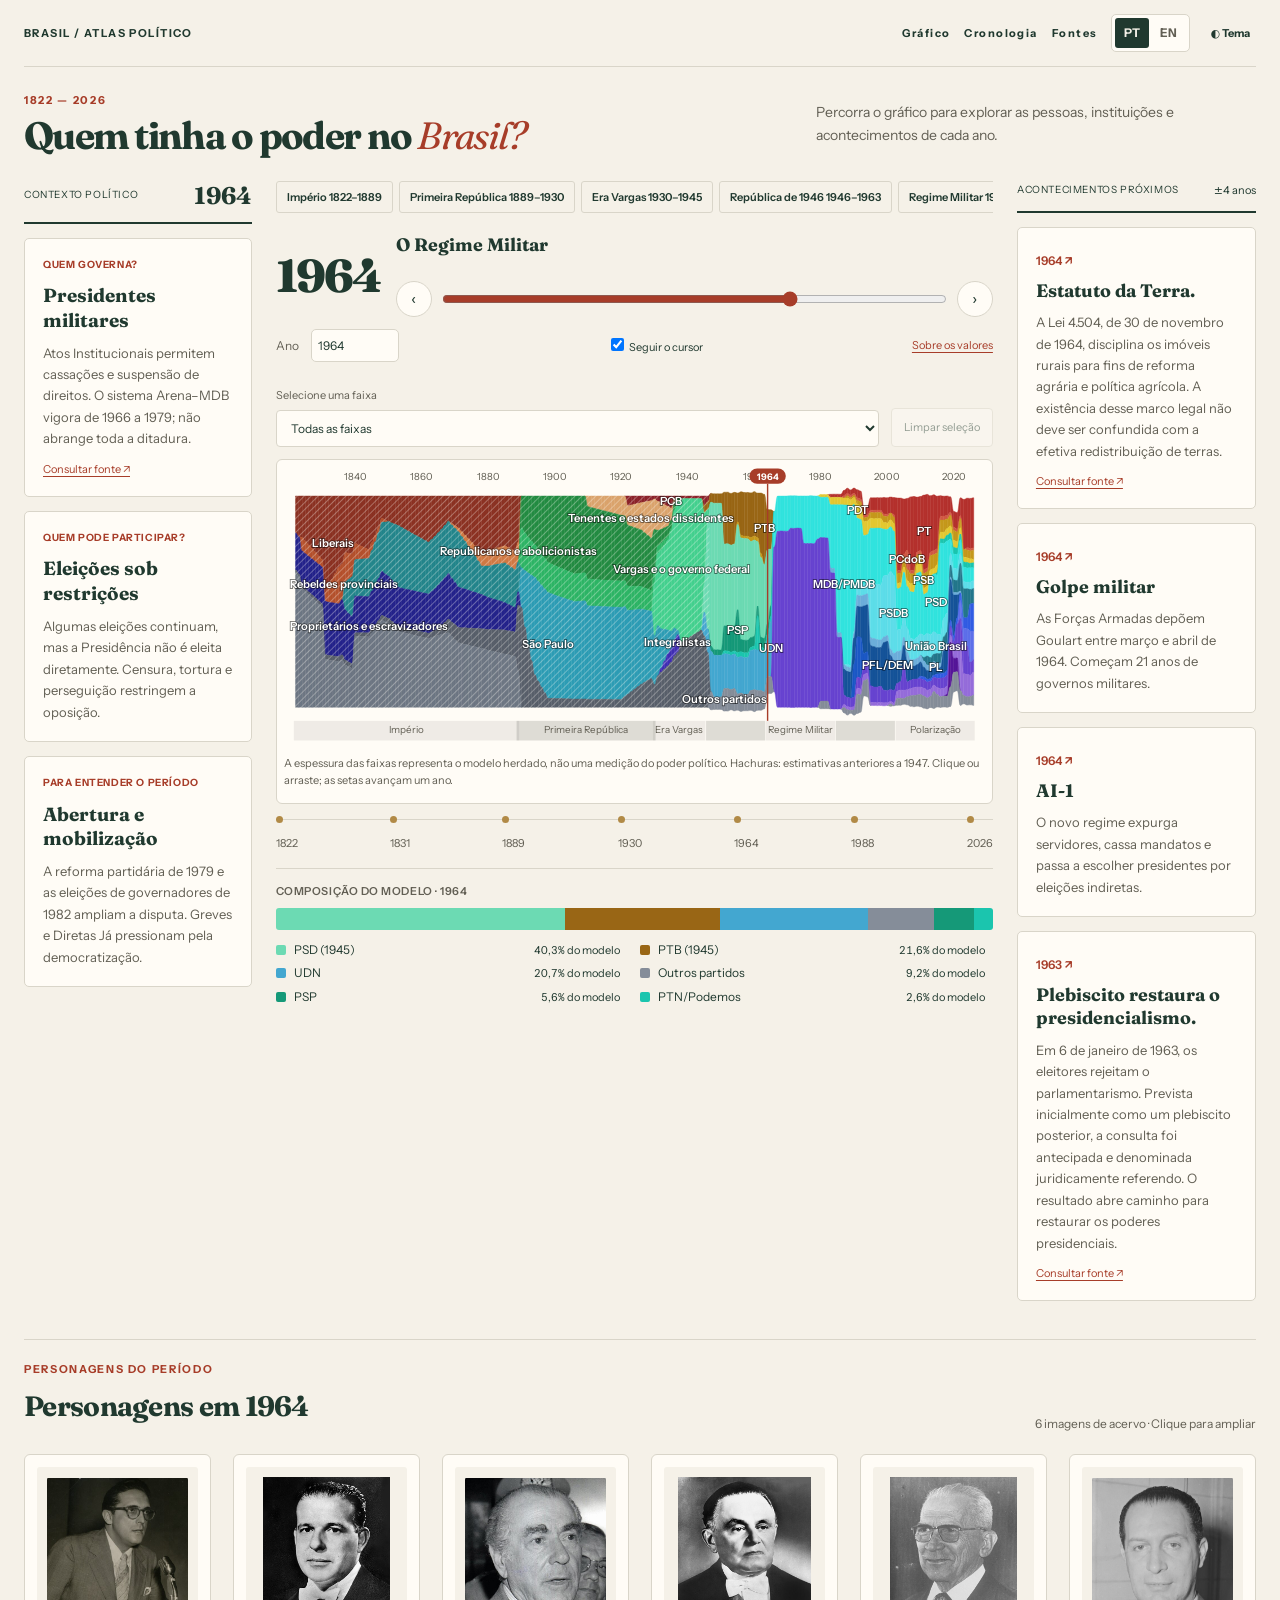
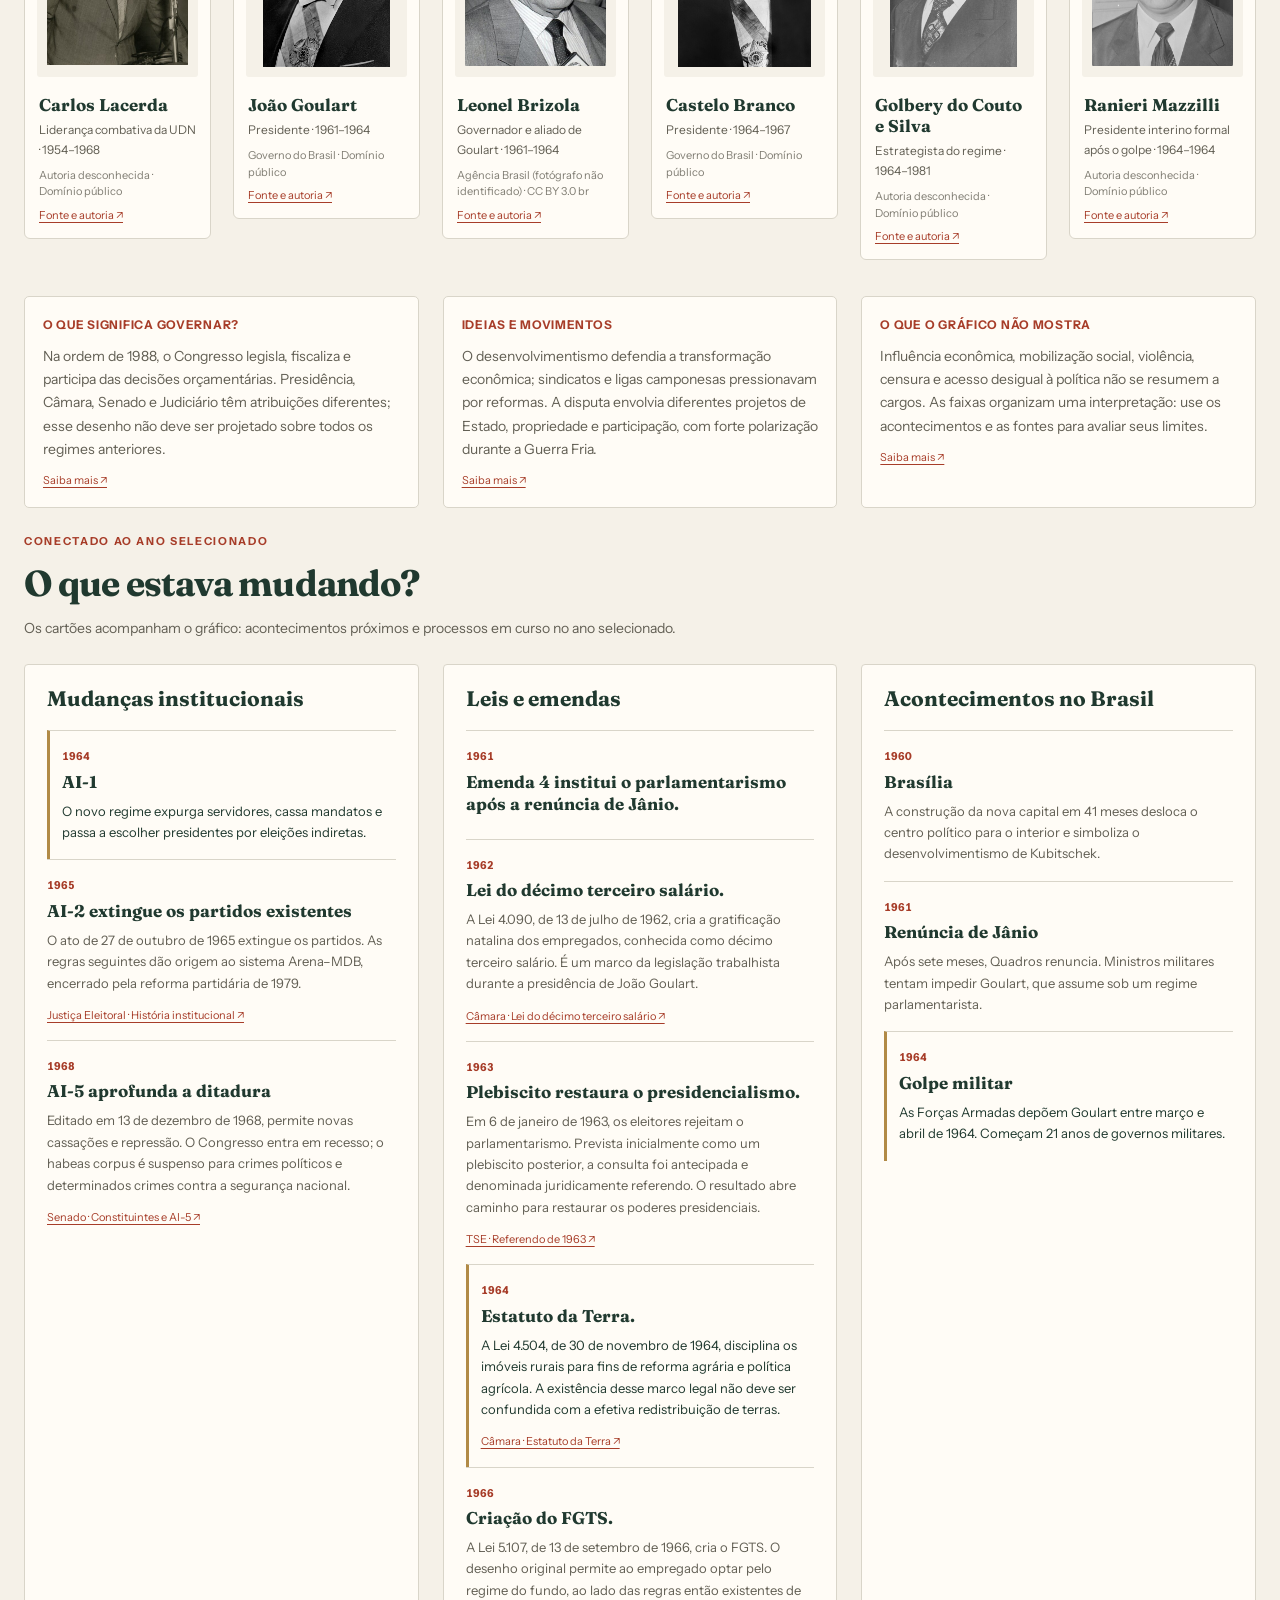
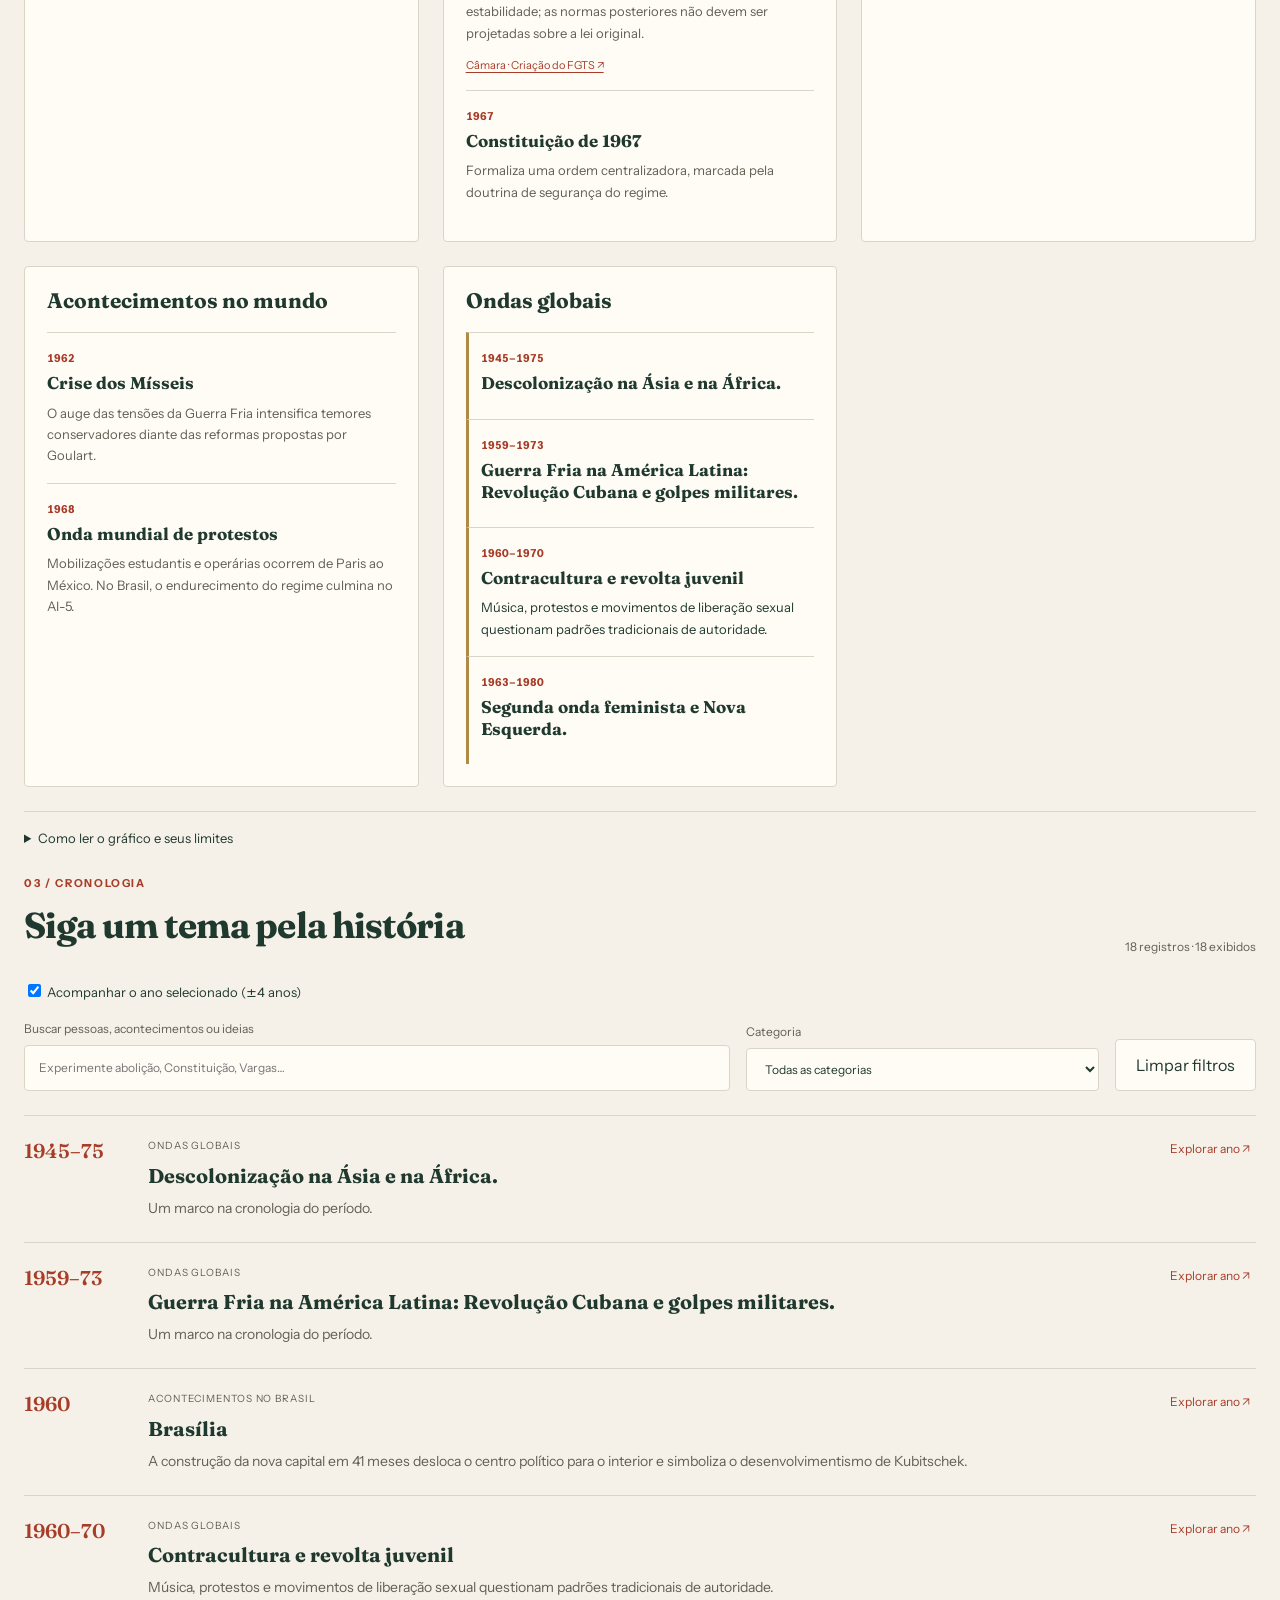
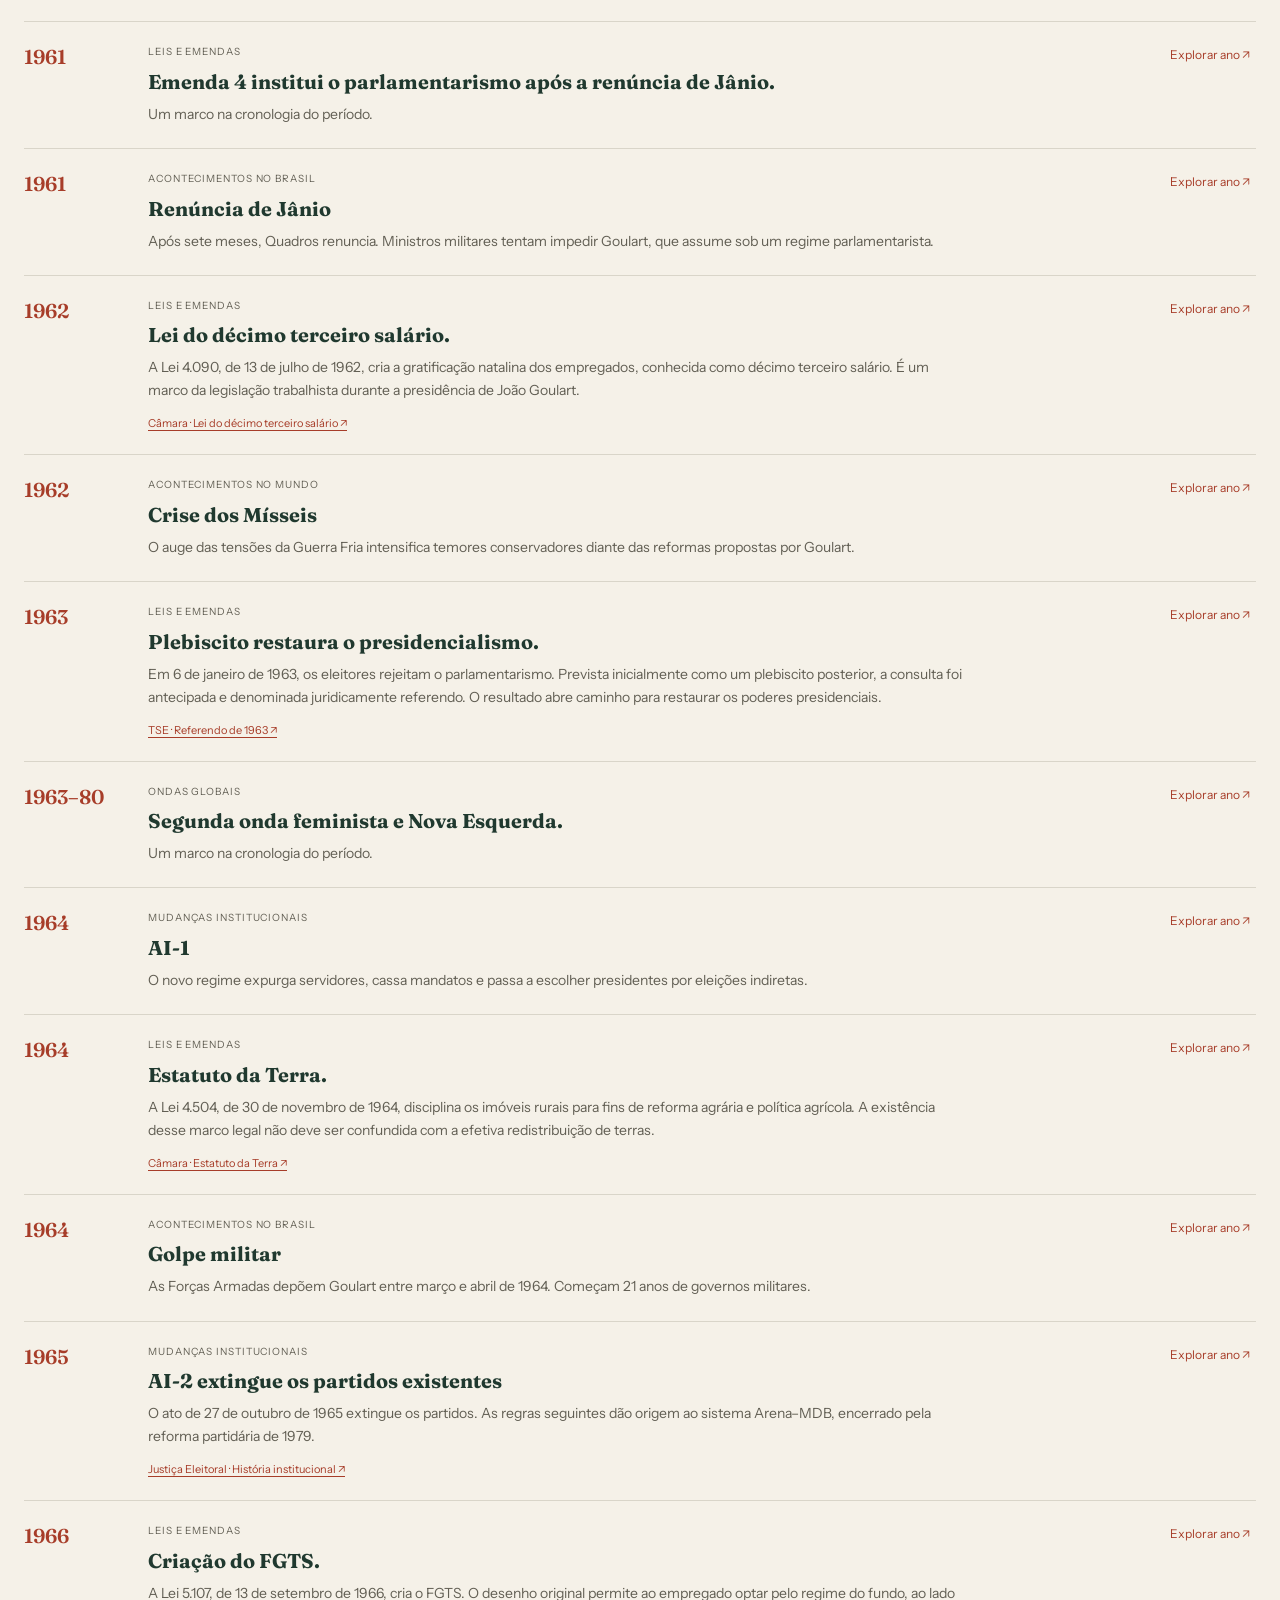
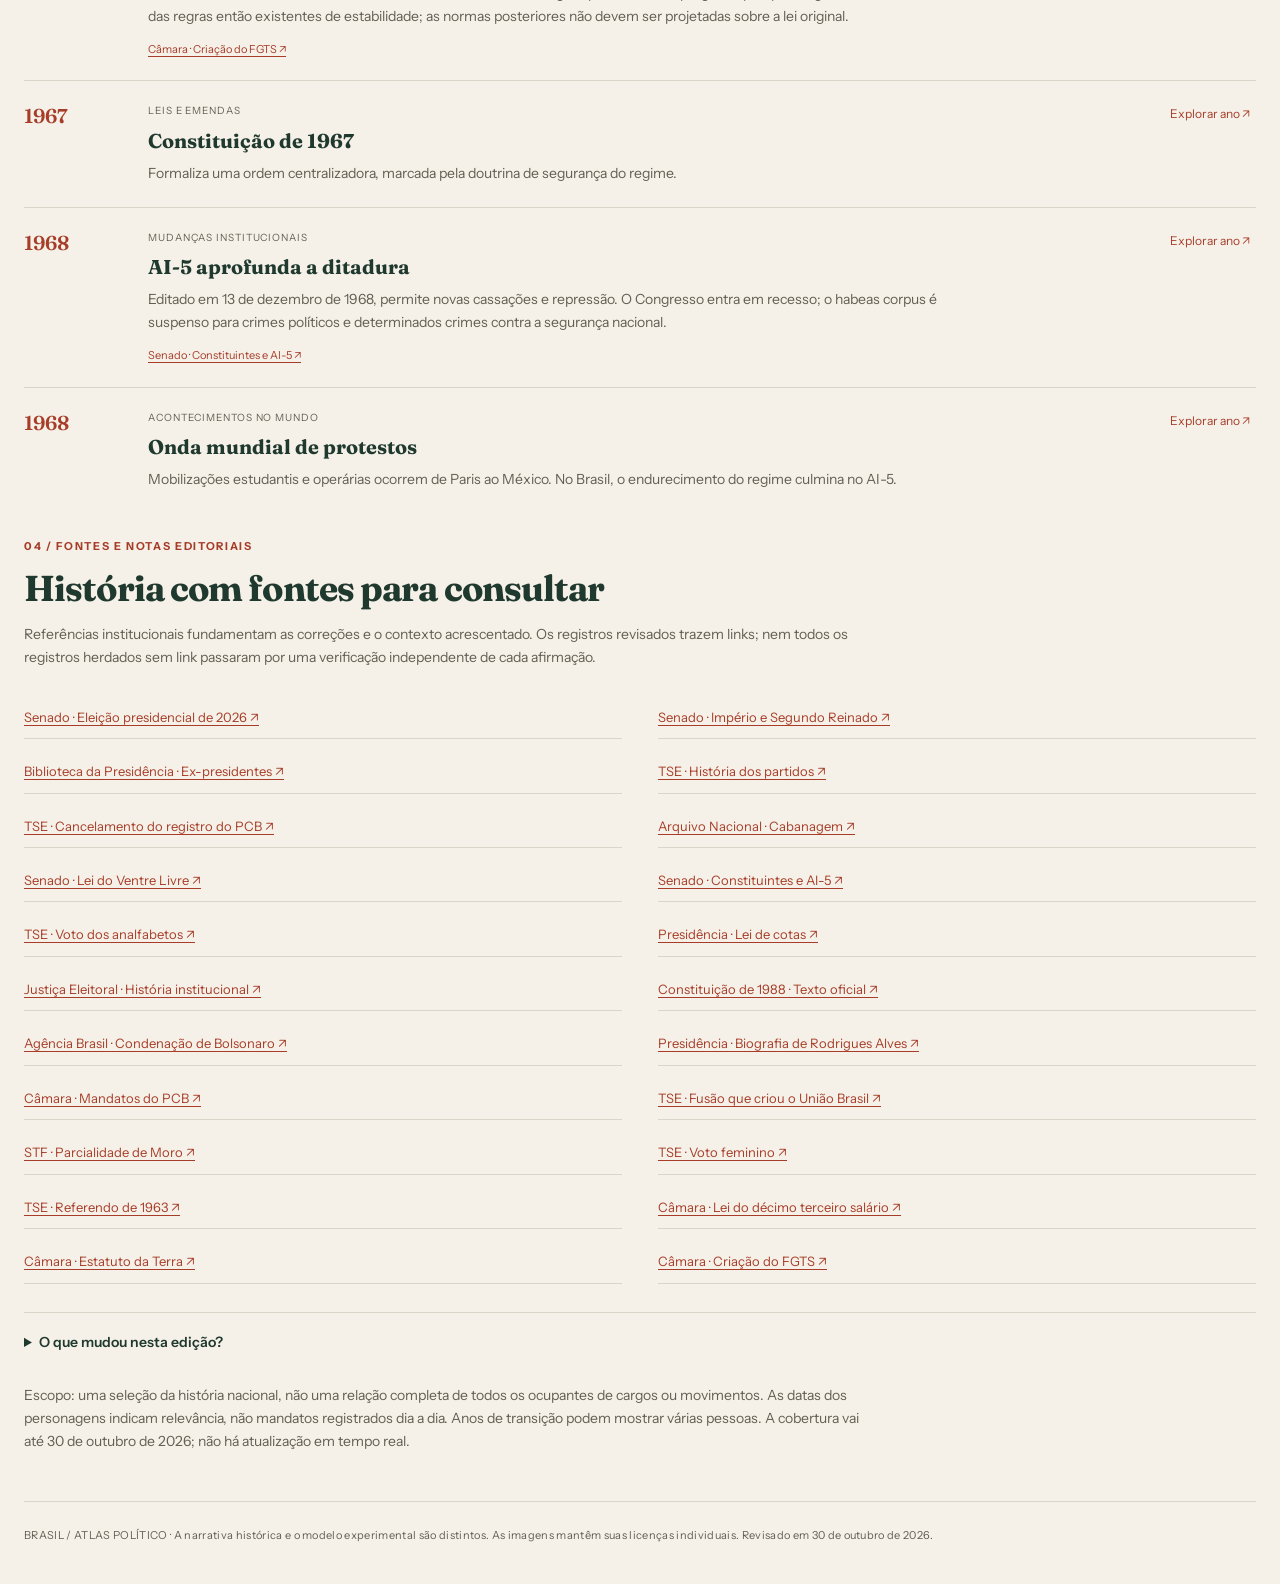
==== commit e15bd905: "Keep graph stationary while exploring years and strands" ====
--- a/docs/history.html
+++ b/docs/history.html
@@ -64,6 +64,11 @@
 main{grid-template-columns:minmax(0,1fr)}.workspace{min-width:0}.workspace>*{min-width:0}
 .strand-controls{display:flex;align-items:end;gap:12px;margin:12px 0}.strand-controls label{flex:1;min-width:0;font-size:11px;color:var(--mut)}.strand-controls label span{display:block;margin-bottom:5px}.strand-controls select{width:100%;min-width:0;padding:9px 10px;border:1px solid var(--rule);border-radius:4px;background:var(--panel);color:var(--ink);font-size:12px}.strand-controls button{padding:9px 12px;background:var(--panel);color:var(--ink);border:1px solid var(--rule);border-radius:4px;font-size:11px}.strand-controls button:disabled{opacity:.45;cursor:default}#strand-detail{background:var(--panel);border:1px solid var(--rule);border-radius:5px;padding:16px;margin-bottom:14px;font-size:12px}#strand-detail[hidden]{display:none}.strand-heading{display:flex;gap:10px;align-items:center}.strand-heading i{width:12px;height:12px;border-radius:3px}.strand-heading strong{font:700 19px Fraunces,serif}.strand-heading>span{margin-left:auto;color:var(--mut)}.strand-numbers{display:flex;gap:30px;margin:12px 0}.strand-numbers p{margin:0}.strand-numbers b{display:block;font:700 24px Fraunces,serif}.strand-numbers span{font-size:11px;color:var(--mut)}#strand-detail p{line-height:1.6}#strand-detail small{color:var(--mut)}#c path[data-series]{cursor:pointer}#c .lab{pointer-events:none}#c #cur{pointer-events:none}
 @media print{.workspace{display:block}.workspace>#explore{position:static}.rail-card{break-inside:avoid}.language-switch{display:none}}
+/* Keep the chart stable while year cards and strand details change. */
+.workspace>#explore{position:static;display:flex;flex-direction:column}
+.workspace{overflow-anchor:none}
+.workspace .graph-toolbar .meta b{min-height:2.2em}
+.workspace #strand-detail{order:1;margin-top:14px;margin-bottom:0}
 </style></head><body><a class="skip" href="#explore">Skip to explorer</a>
 
 <main>
